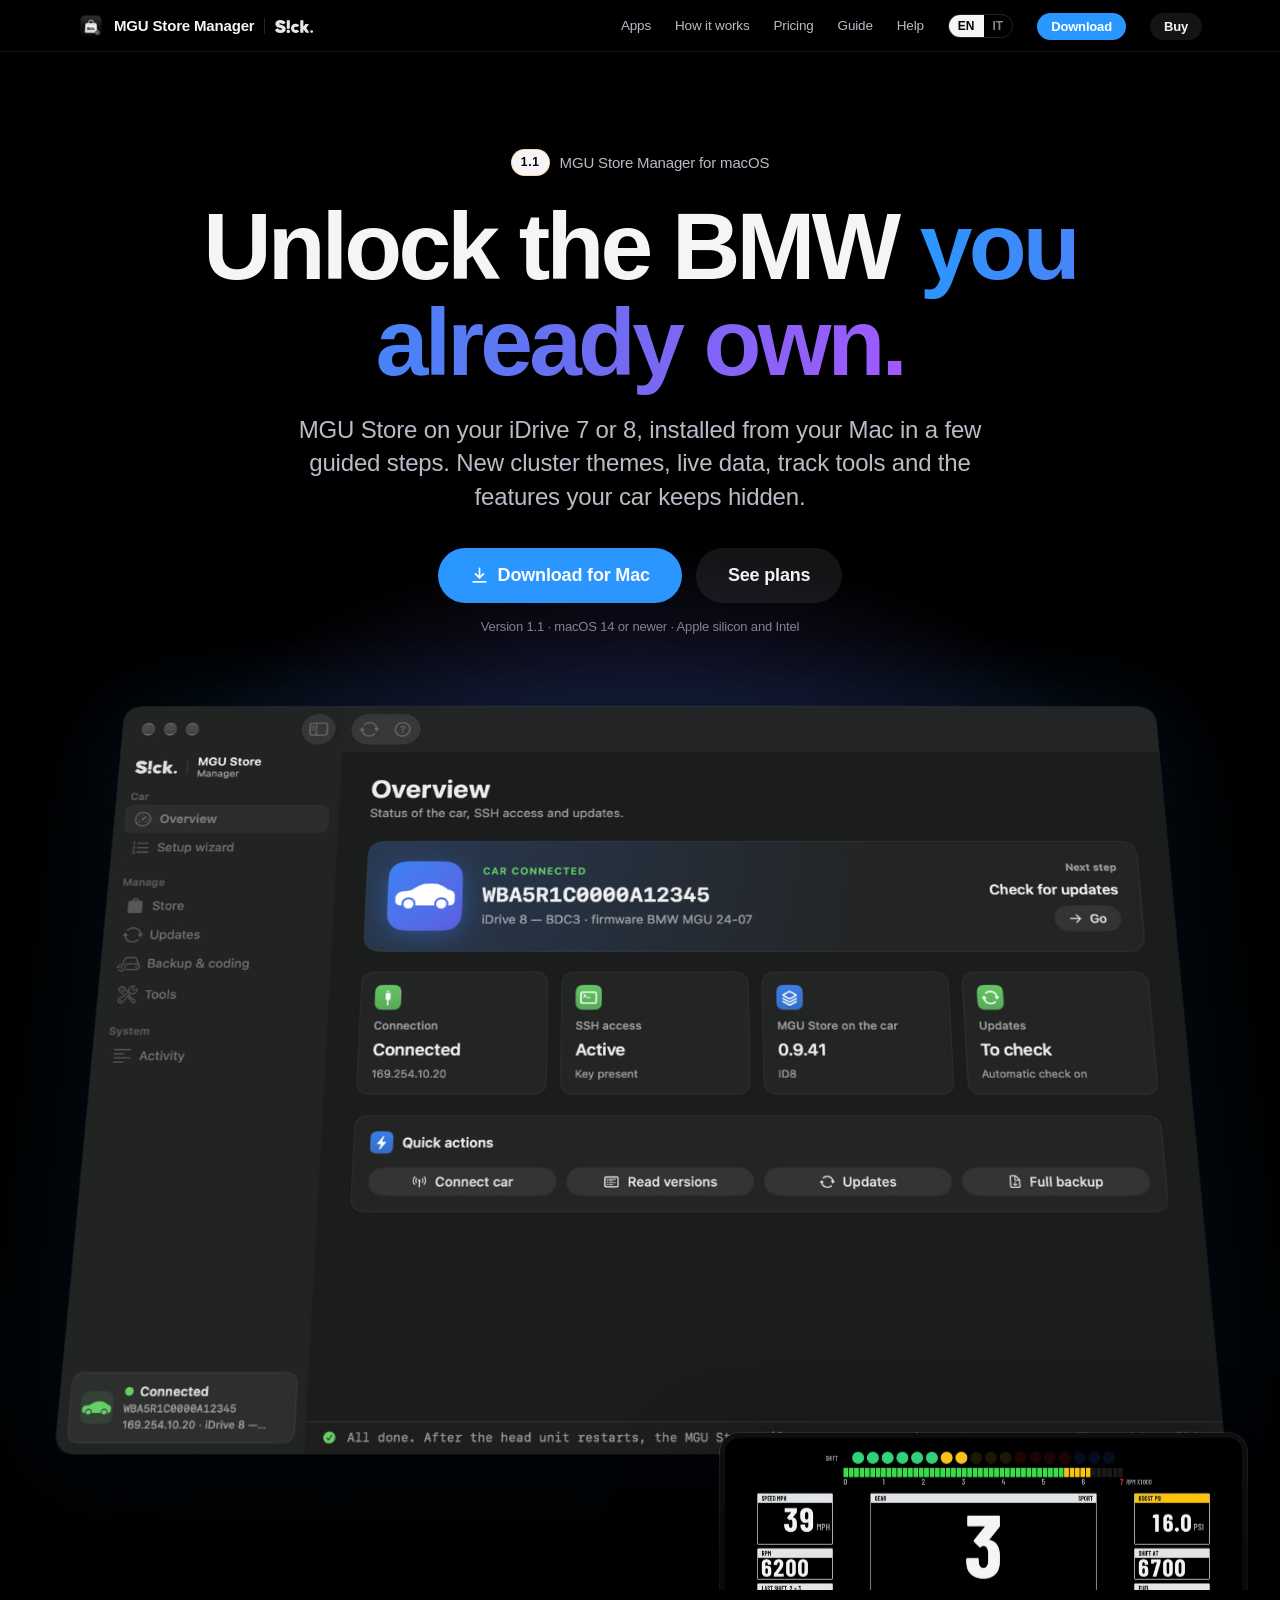
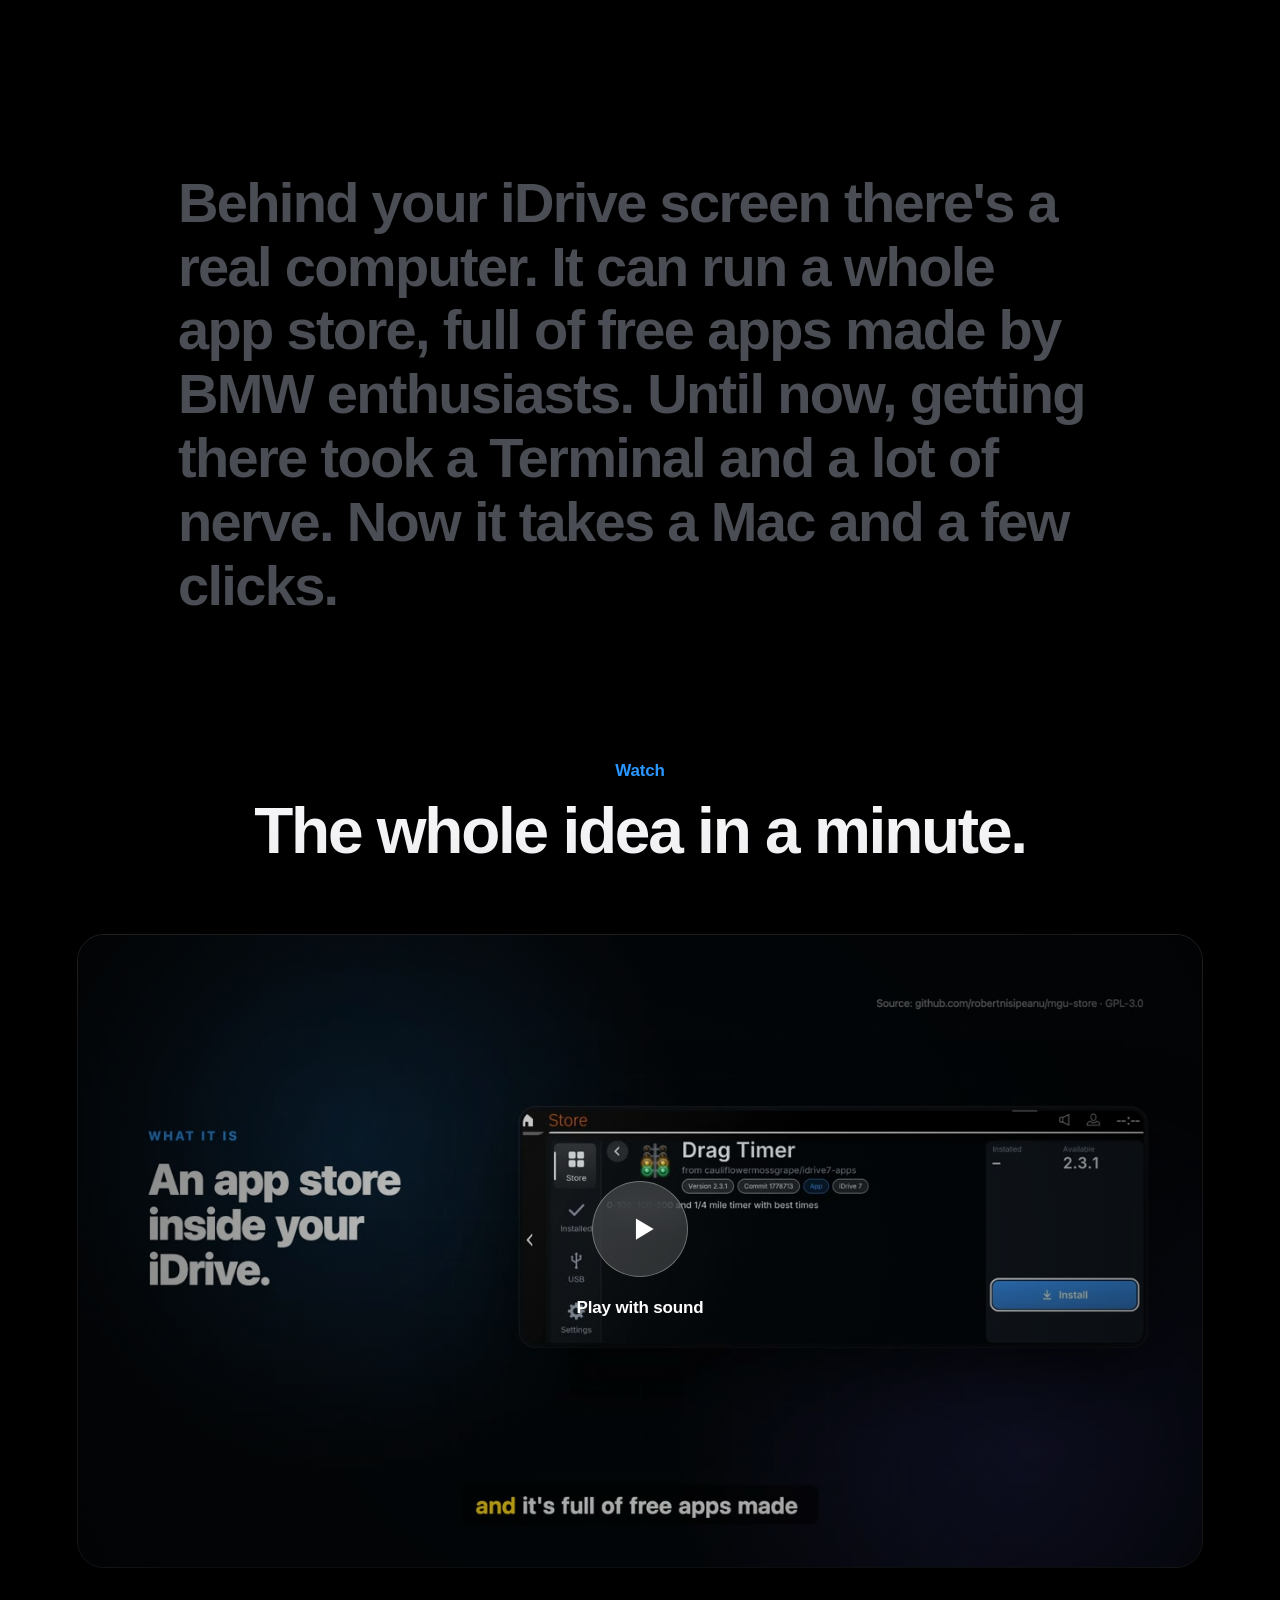
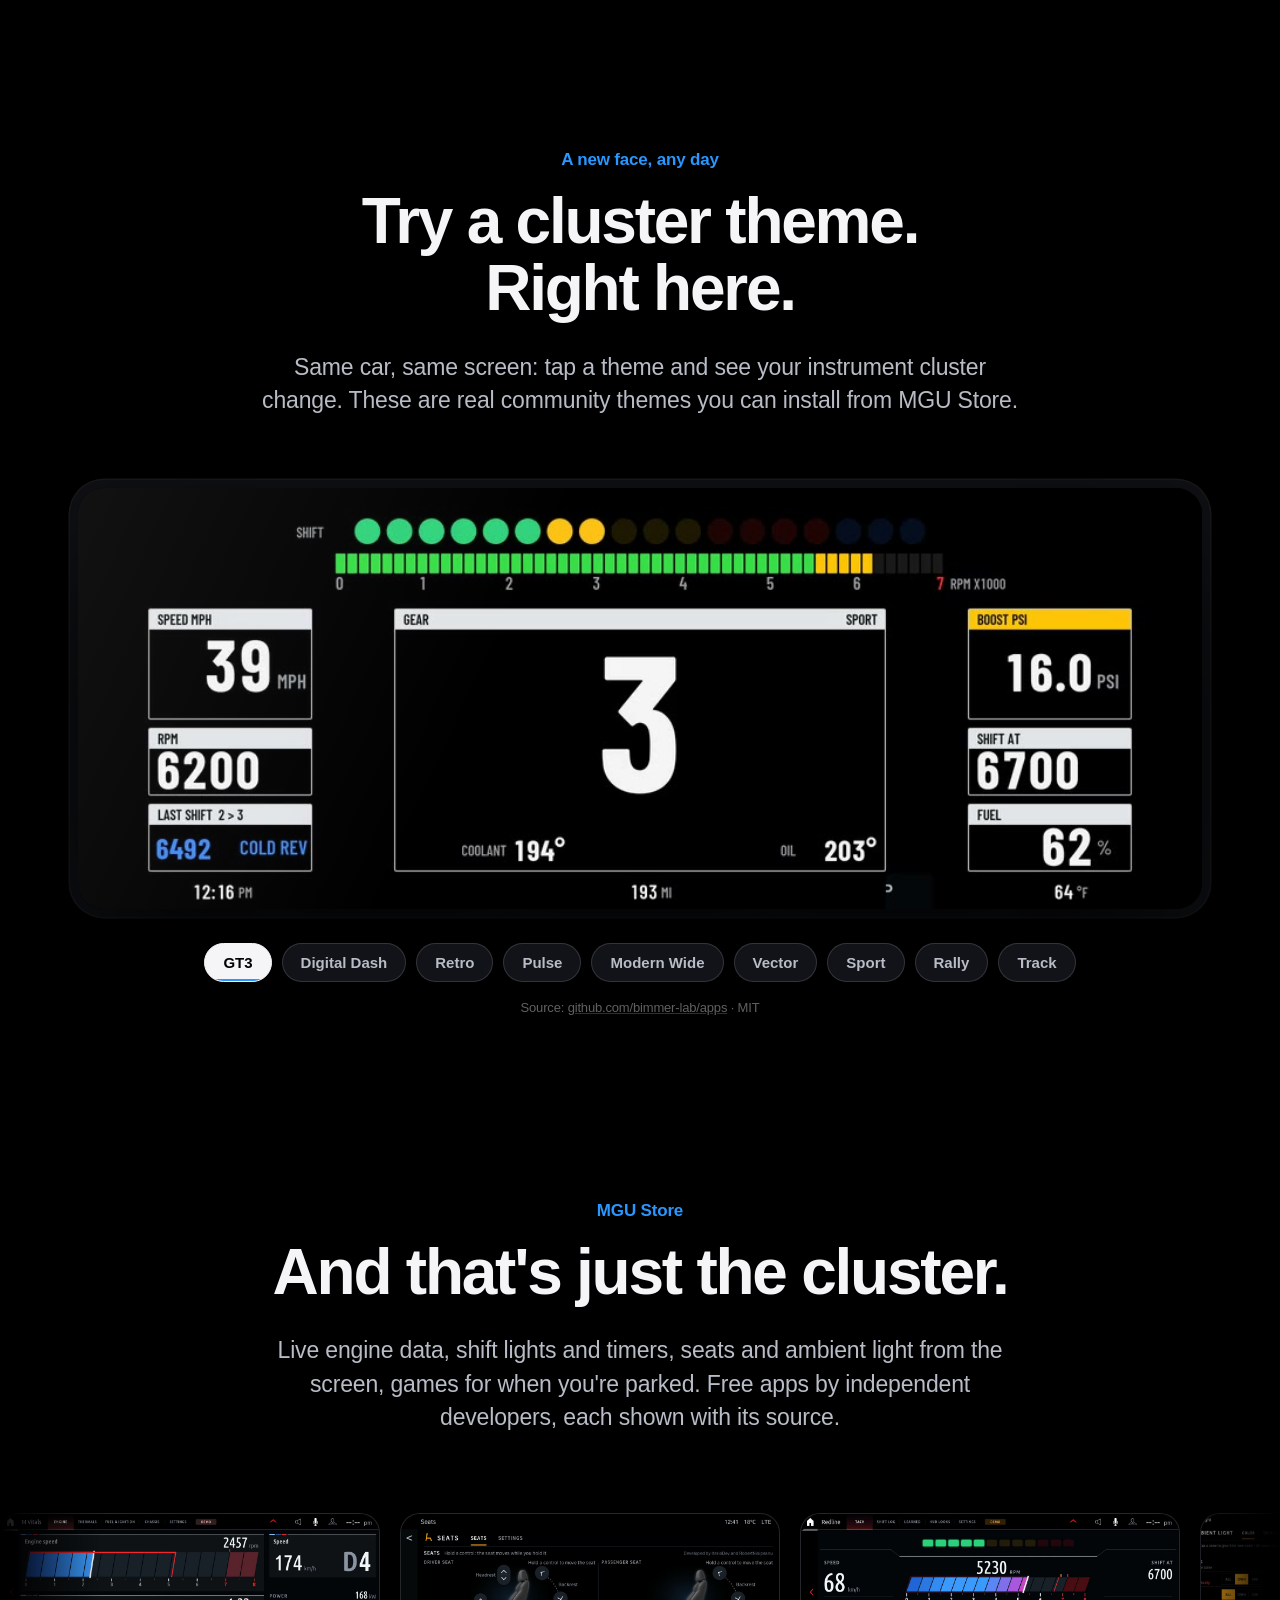
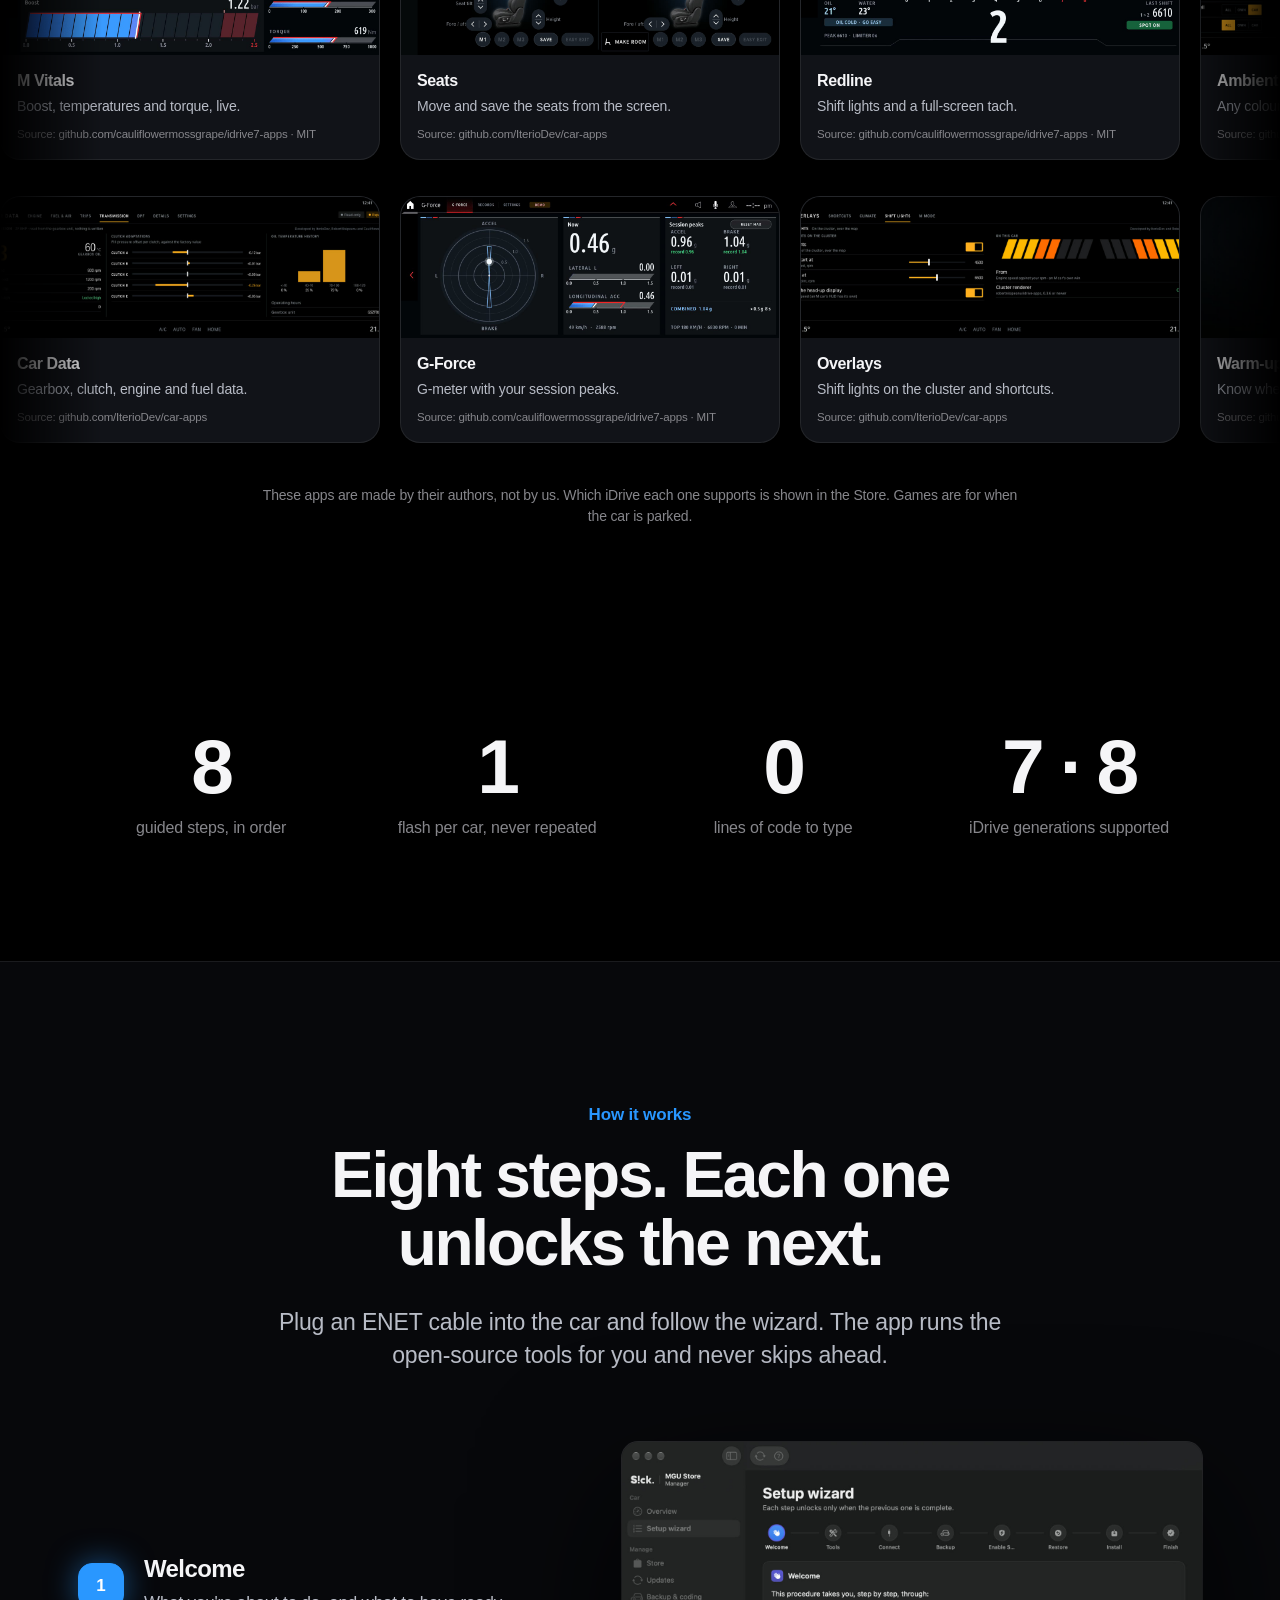
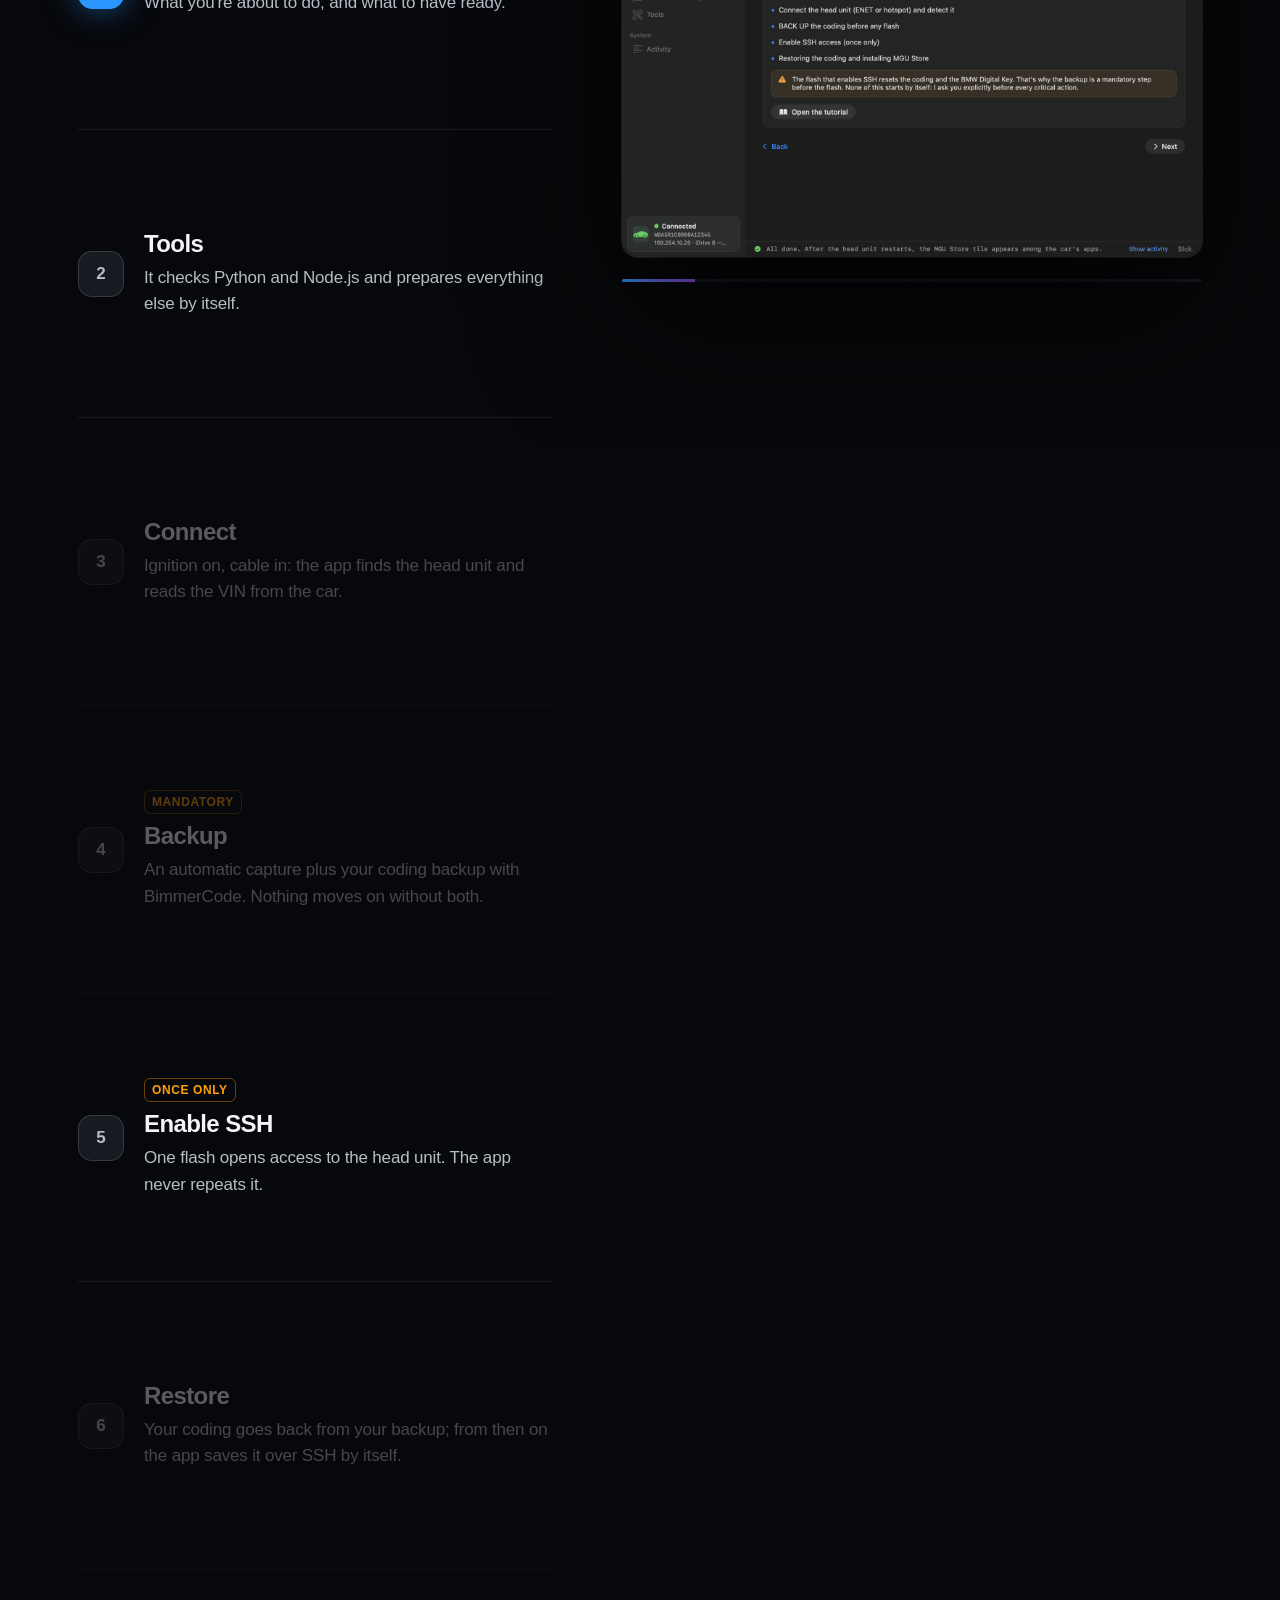
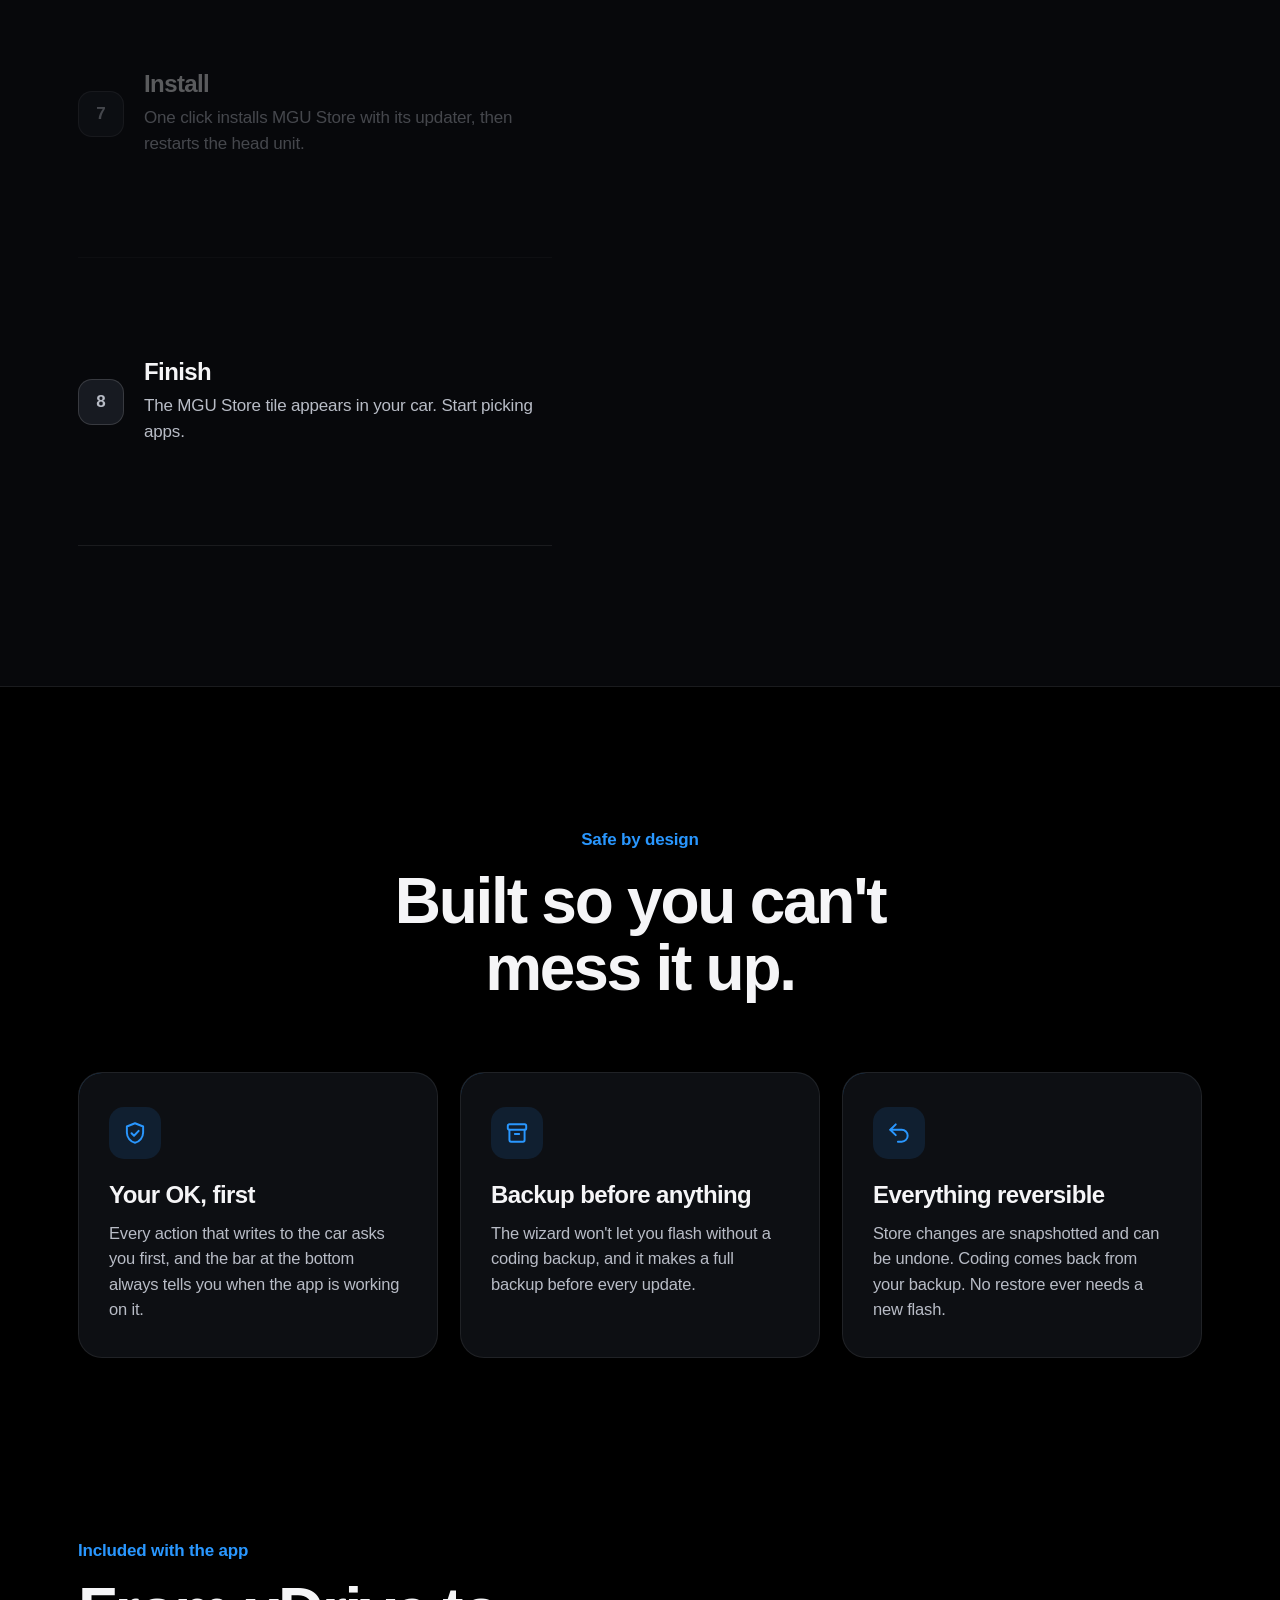
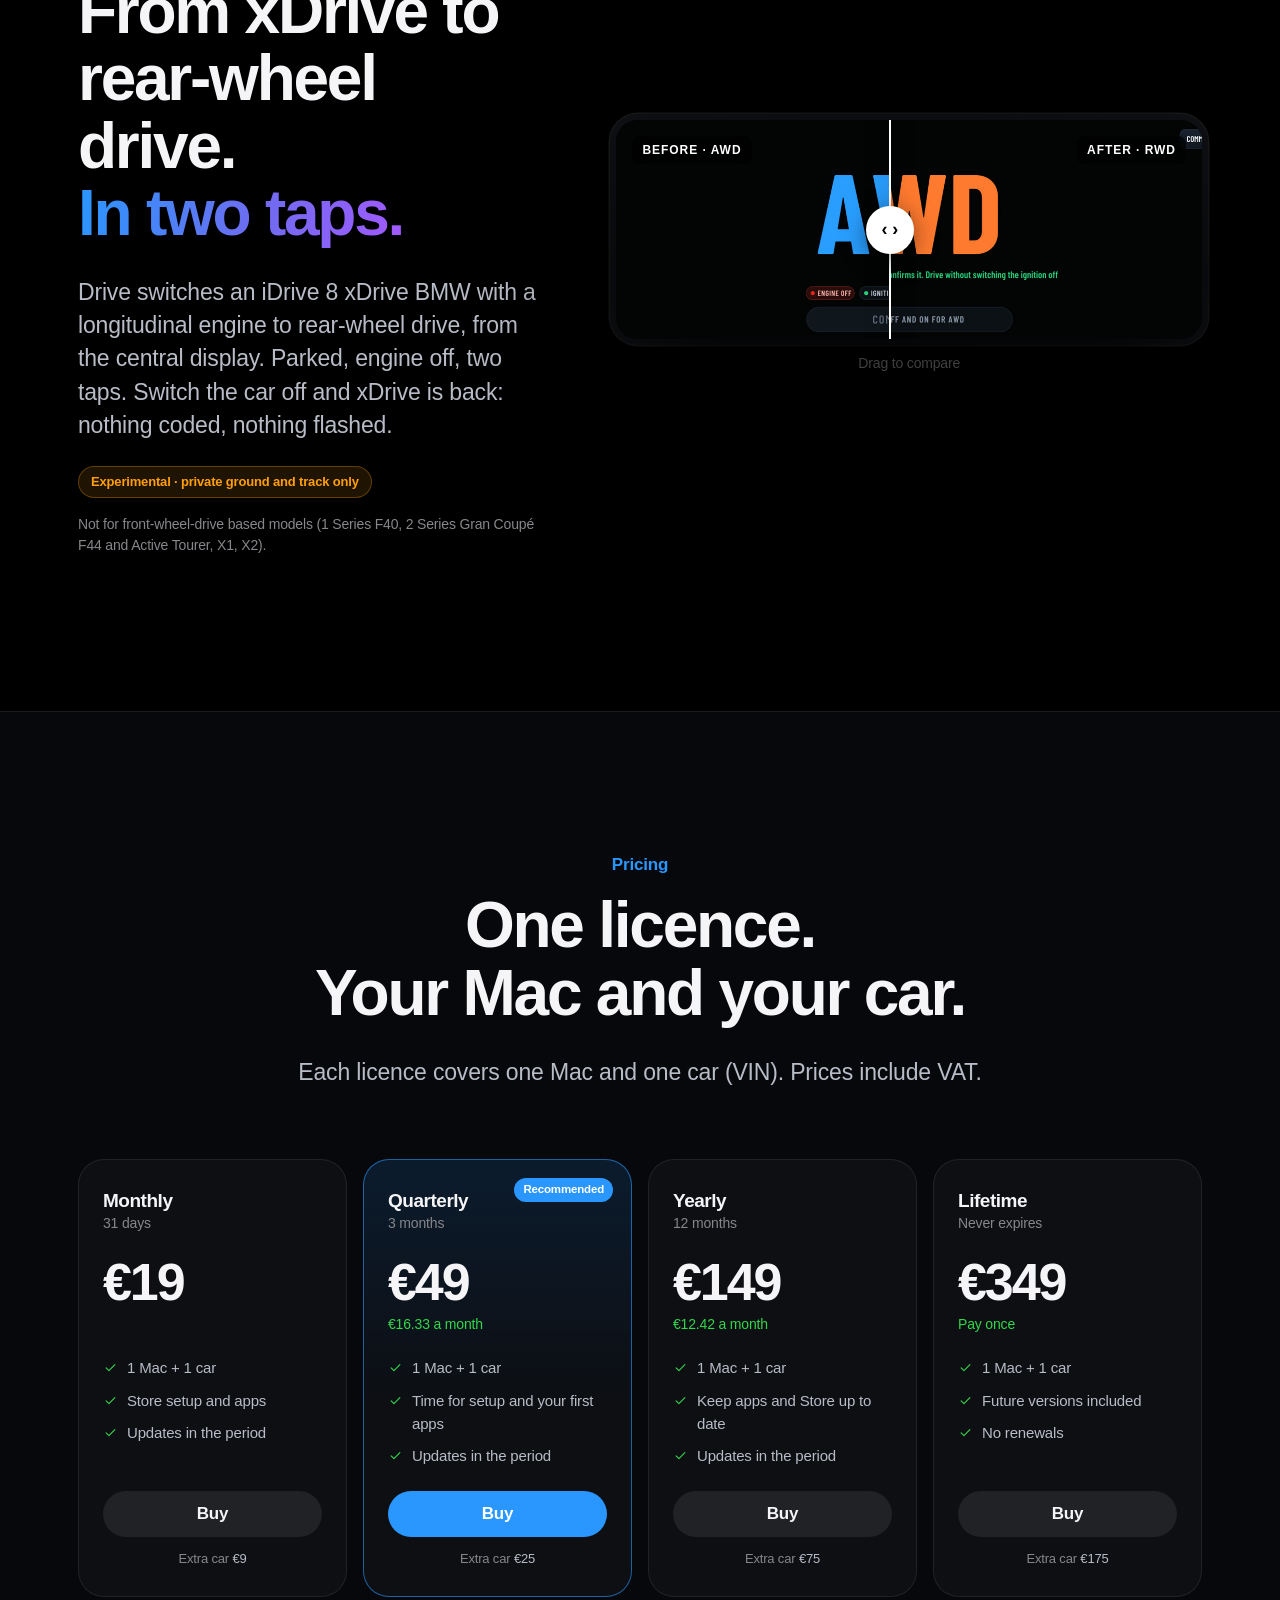
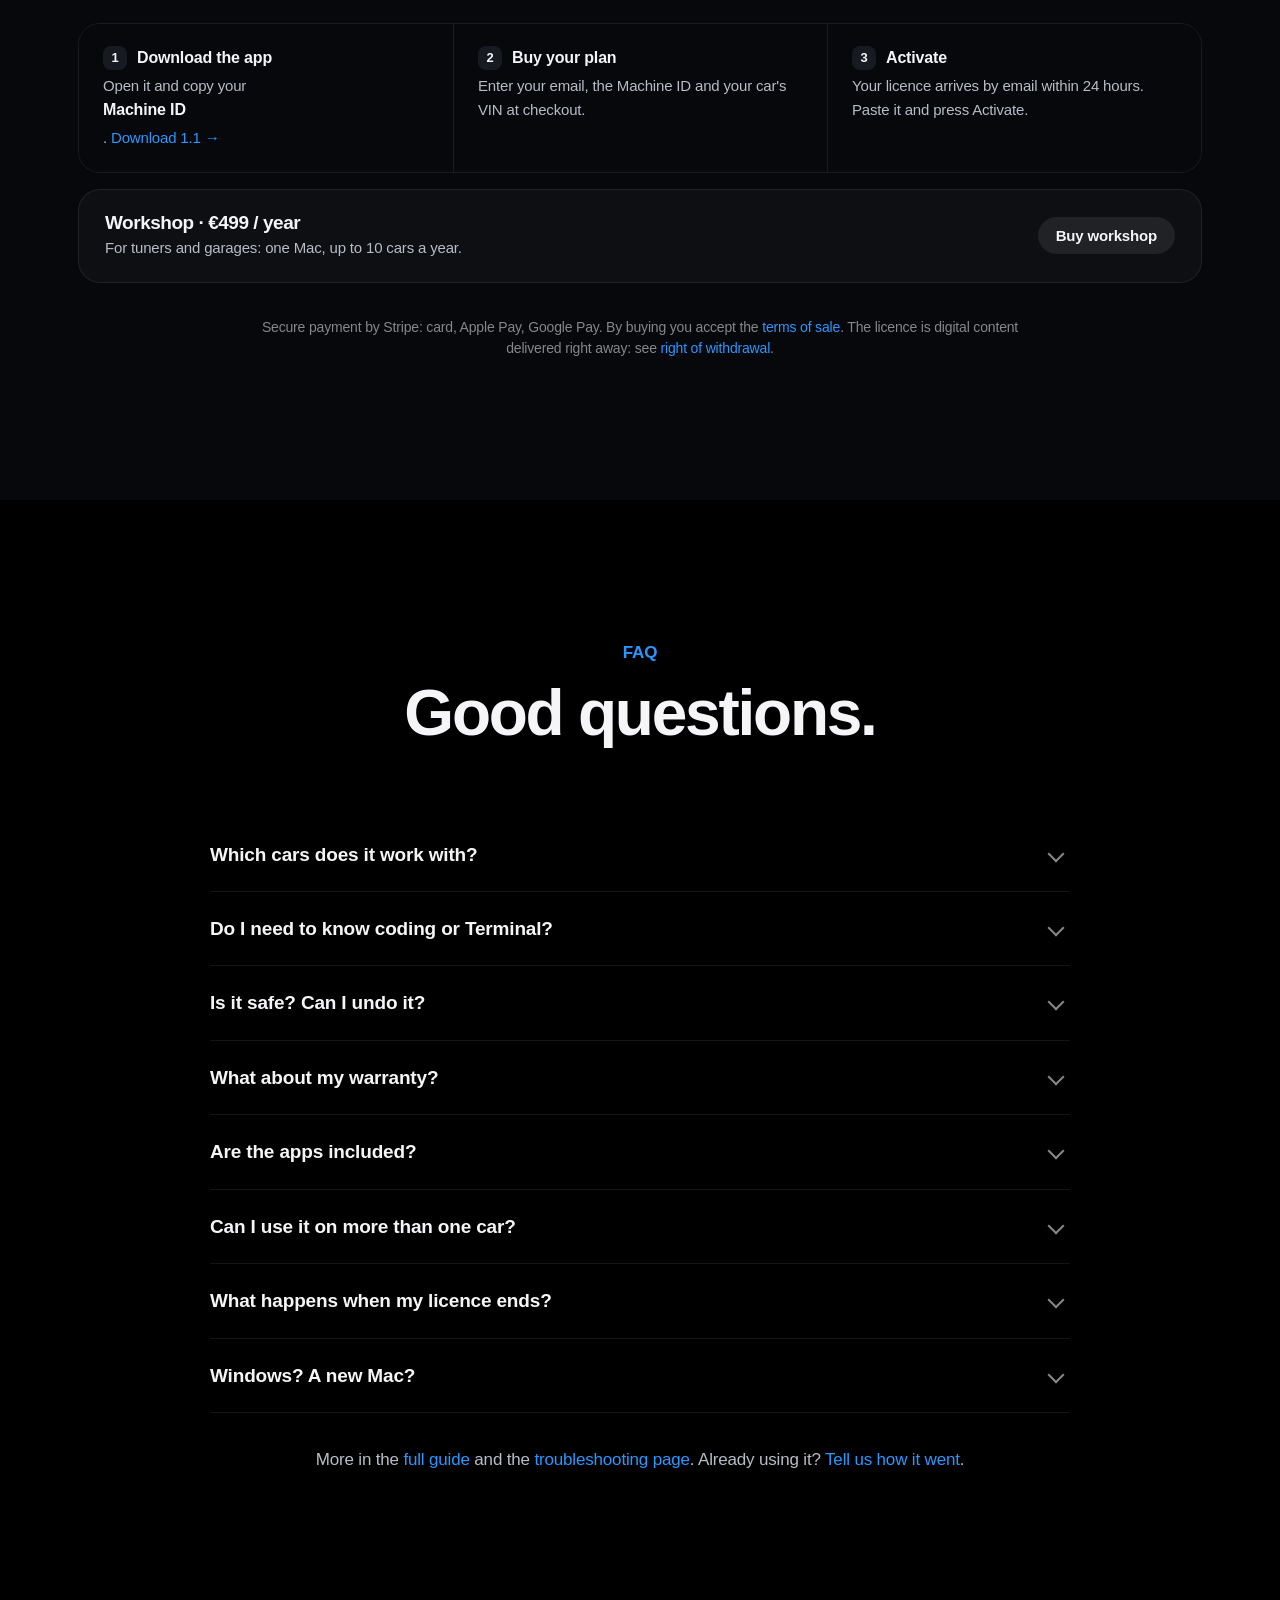
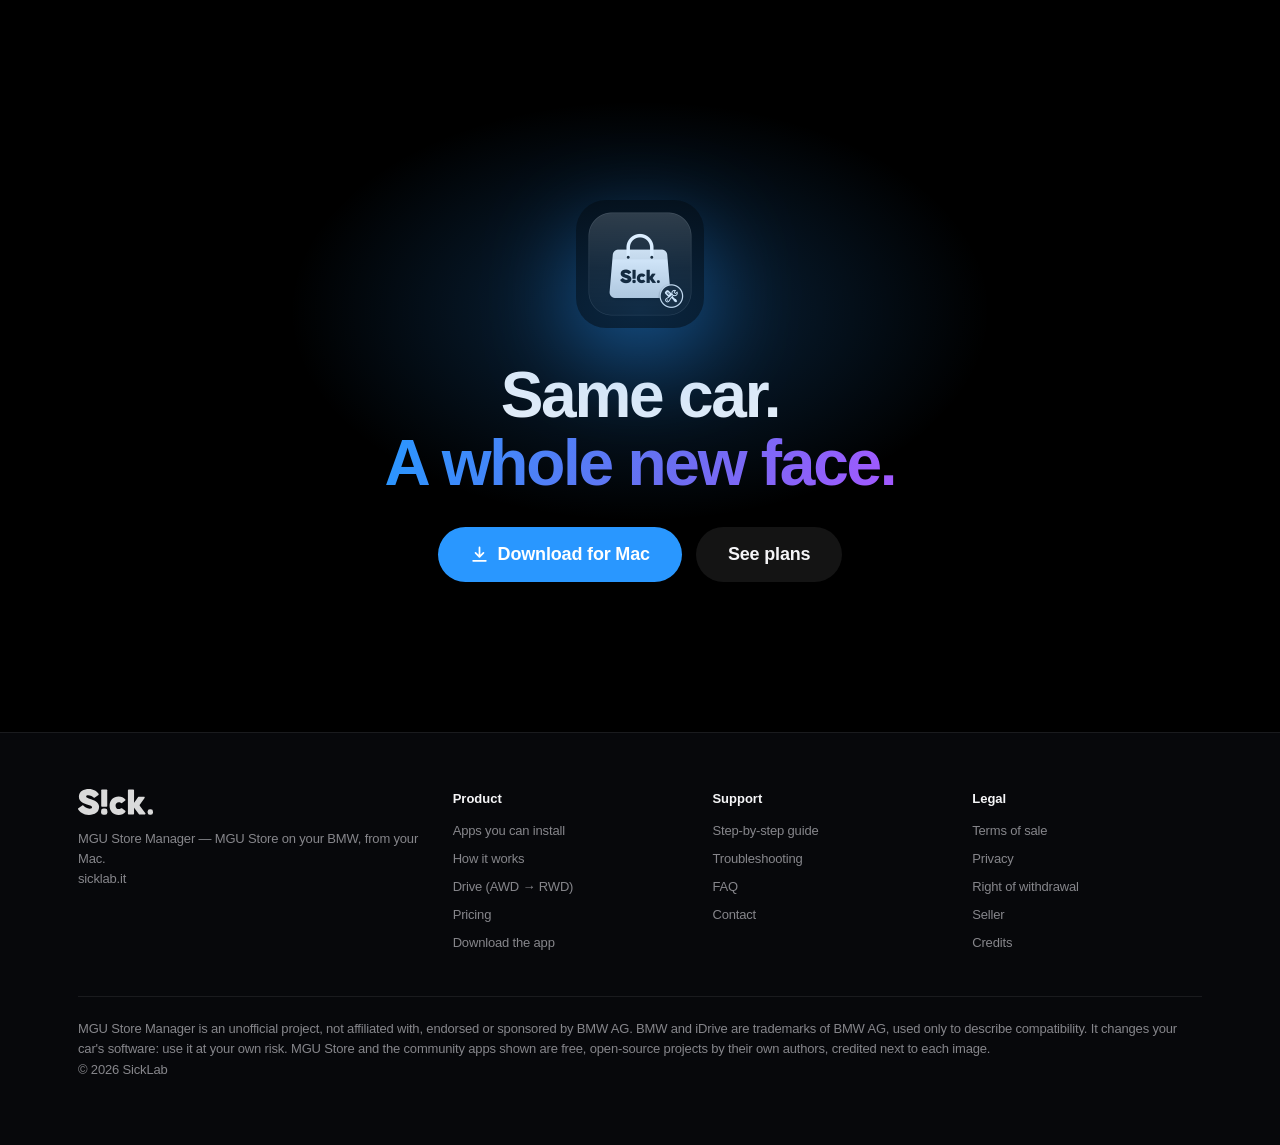
==== index.html @ 7a99bbdf "Sito sicklab.it" ====
<!doctype html>
<html lang="en" data-lang="en">
<head>
<meta charset="utf-8">
<meta name="viewport" content="width=device-width, initial-scale=1, viewport-fit=cover">
<title>MGU Store Manager — MGU Store on your BMW, from your Mac</title>
<meta name="title-en" content="MGU Store Manager — MGU Store on your BMW, from your Mac"><meta name="title-it" content="MGU Store Manager — MGU Store sulla tua BMW, dal tuo Mac">
<meta name="description" content="Install MGU Store on your BMW iDrive 7 or 8 from your Mac: guided steps, coding backup first, no Terminal. Free community apps: cluster themes, live data, track tools.">
<meta name="theme-color" content="#000000">
<link rel="canonical" href="https://sicklab.it/">
<meta property="og:title" content="MGU Store Manager — MGU Store on your BMW, from your Mac"><meta property="og:description" content="Install MGU Store on your BMW iDrive 7 or 8 from your Mac: guided steps, coding backup first, no Terminal. Free community apps: cluster themes, live data, track tools."><meta property="og:url" content="https://sicklab.it/">
<meta property="og:image" content="https://sicklab.it/assets/img/og.jpg"><meta property="og:type" content="website"><meta property="og:site_name" content="sicklab.it">
<meta name="twitter:card" content="summary_large_image">
<link rel="icon" href="assets/img/favicon.png"><link rel="apple-touch-icon" href="assets/img/apple-touch-icon.png">
<link rel="stylesheet" href="assets/site.css?v=1795530236">
</head>
<body>
<header class="nav"><div class="wrap">
  <a class="brand" href="index.html"><img class="ic" src="assets/img/icon.png" alt="">MGU Store Manager<span class="bar"></span><img class="sk" src="assets/img/sick.svg" alt="S!ck."></a>
  <button class="menu-btn" aria-label="Menu"><svg viewBox="0 0 24 24" fill="none" stroke="currentColor" stroke-width="1.8" stroke-linecap="round"><path d="M4 8h16M4 16h16"/></svg></button>
  <nav class="links">
    <a href="index.html#apps"><span lang="en">Apps</span><span lang="it">App</span></a>
    <a href="index.html#how"><span lang="en">How it works</span><span lang="it">Come funziona</span></a>
    <a href="index.html#pricing"><span lang="en">Pricing</span><span lang="it">Prezzi</span></a>
    <a href="guide.html"><span lang="en">Guide</span><span lang="it">Guida</span></a>
    <a href="help.html"><span lang="en">Help</span><span lang="it">Aiuto</span></a>
    <span class="langsw"><button data-set="en">EN</button><button data-set="it">IT</button></span>
    <a class="btn sm" href="https://drive.google.com/file/d/1ylP1SdAPowxpLHwGkj8nnYrrPrIfiD7O/view?usp=sharing" rel="noopener"><span lang="en">Download</span><span lang="it">Scarica</span></a>
    <a class="btn sm ghost" href="index.html#pricing"><span lang="en">Buy</span><span lang="it">Acquista</span></a>
  </nav>
</div></header>
<main>
<!-- ═══ HERO ═══ -->
<section class="hero">
  <div class="glow"></div>
  <div class="wrap">
    <div class="kick rv"><span class="pill">1.1</span><span lang="en">MGU Store Manager for macOS</span><span lang="it">MGU Store Manager per macOS</span></div>
    <h1 class="rv" style="--d:.05s"><span lang="en">Unlock the BMW <span class="grad">you already own.</span></span><span lang="it">Sblocca la BMW <span class="grad">che hai già.</span></span></h1>
    <p class="sub rv" style="--d:.12s"><span lang="en">MGU Store on your iDrive 7 or 8, installed from your Mac in a few guided steps. New cluster themes, live data, track tools and the features your car keeps hidden.</span><span lang="it">MGU Store sul tuo iDrive 7 o 8, installato dal Mac in pochi passi guidati. Nuovi temi del quadro, dati in tempo reale, strumenti da pista e le funzioni che la tua auto tiene nascoste.</span></p>
    <div class="ctas rv" style="--d:.18s">
      <a class="btn lg" href="https://drive.google.com/file/d/1ylP1SdAPowxpLHwGkj8nnYrrPrIfiD7O/view?usp=sharing" rel="noopener"><svg class="i" viewBox="0 0 24 24" aria-hidden="true"><path d="M12 3v12m0 0-5-5m5 5 5-5M4 20h16"/></svg><span lang="en">Download for Mac</span><span lang="it">Scarica per Mac</span></a>
      <a class="btn lg ghost" href="#pricing"><span lang="en">See plans</span><span lang="it">Vedi i piani</span></a>
    </div>
    <div class="meta rv" style="--d:.22s"><span lang="en">Version 1.1 · macOS 14 or newer · Apple silicon and Intel</span><span lang="it">Versione 1.1 · macOS 14 o successivo · Apple silicon e Intel</span></div>
    <div class="stage">
      <div class="mac"><img src="assets/img/app/en/overview.jpg" data-src-en="assets/img/app/en/overview.jpg" data-src-it="assets/img/app/it/overview.jpg" alt="MGU Store Manager" width="1600" height="1144"></div>
      <div class="car"><video class="loop" muted loop playsinline preload="metadata" poster="assets/img/community/gt3.jpg" src="assets/video/gt3.mp4"></video></div>
    </div>
  </div>
</section>

<!-- ═══ COS'È ═══ -->
<section>
  <div class="wrap narrow">
    <span class="eyebrow rv"><span lang="en">What it is</span><span lang="it">Cos'è</span></span>
    <p class="big-statement"><span lang="en">Behind your iDrive screen there's a real computer. It can run a whole app store, full of free apps made by BMW enthusiasts. Until now, getting there took a Terminal and a lot of nerve. Now it takes a Mac and a few clicks.</span><span lang="it">Dietro lo schermo dell'iDrive c'è un vero computer. Può far girare un intero app store, pieno di app gratuite fatte da appassionati BMW. Finora, arrivarci voleva dire Terminale e sangue freddo. Adesso bastano un Mac e qualche clic.</span></p>
  </div>
</section>

<!-- ═══ VIDEO ═══ -->
<section style="padding-top:0">
  <div class="wrap">
    <div class="head-c rv"><span class="eyebrow"><span lang="en">Watch</span><span lang="it">Guarda</span></span><h2><span lang="en">The whole idea in a minute.</span><span lang="it">Tutto in un minuto.</span></h2></div>
    <div class="film rv" style="--d:.08s">
      <video playsinline preload="none" src="assets/video/site-en.mp4" poster="assets/video/site-en.jpg"
        data-video-en="assets/video/site-en.mp4" data-video-it="assets/video/site-it.mp4" data-poster-en="assets/video/site-en.jpg" data-poster-it="assets/video/site-it.jpg"></video>
      <div class="play"><div class="ring"><svg viewBox="0 0 24 24"><path d="M7 4.5v15l12.5-7.5z"/></svg></div><span lang="en">Play with sound</span><span lang="it">Guarda con l'audio</span></div>
    </div>
  </div>
</section>

<!-- ═══ PROVA UN TEMA ═══ -->
<section id="apps" style="padding-top:40px">
  <div class="wrap">
    <div class="head-c rv">
      <span class="eyebrow"><span lang="en">A new face, any day</span><span lang="it">Una faccia nuova, quando vuoi</span></span>
      <h2><span lang="en">Try a cluster theme.<br>Right here.</span><span lang="it">Prova un tema del quadro.<br>Qui, adesso.</span></h2>
      <p class="lede"><span lang="en">Same car, same screen: tap a theme and see your instrument cluster change. These are real community themes you can install from MGU Store.</span><span lang="it">Stessa auto, stesso schermo: tocca un tema e guarda il quadro strumenti cambiare. Sono temi veri della community che installi da MGU Store.</span></p>
    </div>
    <div class="tester rv" style="--d:.06s">
      <div class="screen">
        <video muted loop playsinline preload="metadata" poster="assets/img/community/gt3.jpg" src="assets/video/gt3.mp4"></video>
        <img src="assets/img/community/digitaldash.jpg" alt="Digital Dash" loading="lazy">
        <img src="assets/img/community/retro.jpg" alt="Retro" loading="lazy">
        <img src="assets/img/community/pulse.jpg" alt="Pulse" loading="lazy">
        <img src="assets/img/community/modernwide.jpg" alt="Modern Wide" loading="lazy">
        <img src="assets/img/community/bl-vector.jpg" alt="Vector" loading="lazy">
        <img src="assets/img/community/bl-sport.jpg" alt="Sport" loading="lazy">
        <img src="assets/img/community/bl-rally.jpg" alt="Rally" loading="lazy">
        <img src="assets/img/community/track.jpg" alt="Track" loading="lazy">
      </div>
      <div class="chips">
        <button class="chip" data-repo="bimmer-lab/apps" data-lic="MIT">GT3<span class="bar"></span></button>
        <button class="chip" data-repo="eroobeeroo/idrive7-cluster-info">Digital Dash<span class="bar"></span></button>
        <button class="chip" data-repo="eroobeeroo/idrive7-cluster-info">Retro<span class="bar"></span></button>
        <button class="chip" data-repo="eroobeeroo/idrive7-cluster-info">Pulse<span class="bar"></span></button>
        <button class="chip" data-repo="eroobeeroo/idrive7-cluster-info">Modern Wide<span class="bar"></span></button>
        <button class="chip" data-repo="bimmer-lab/apps" data-lic="MIT">Vector<span class="bar"></span></button>
        <button class="chip" data-repo="bimmer-lab/apps" data-lic="MIT">Sport<span class="bar"></span></button>
        <button class="chip" data-repo="bimmer-lab/apps" data-lic="MIT">Rally<span class="bar"></span></button>
        <button class="chip" data-repo="eroobeeroo/idrive7-cluster-info">Track<span class="bar"></span></button>
      </div>
      <div class="src"></div>
    </div>
  </div>
</section>

<!-- ═══ GALLERIA ═══ -->
<section style="padding-top:40px">
  <div class="wrap">
    <div class="head-c rv">
      <span class="eyebrow"><span lang="en">MGU Store</span><span lang="it">MGU Store</span></span>
      <h2><span lang="en">And that's just the cluster.</span><span lang="it">E questo è solo il quadro.</span></h2>
      <p class="lede"><span lang="en">Live engine data, shift lights and timers, seats and ambient light from the screen, games for when you're parked. Free apps by independent developers, each shown with its source.</span><span lang="it">Dati del motore dal vivo, luci di cambiata e cronometri, sedili e luci ambiente dallo schermo, giochi per quando sei fermo. App gratuite di sviluppatori indipendenti, ognuna con la sua fonte.</span></p>
    </div>
  </div>
  <div class="marquee" style="--t:70s"><div class="track"><div class="app"><div class="m"><video class="loop" muted loop playsinline preload="none" poster="assets/img/community/vitals.jpg" src="assets/video/vitals.mp4"></video></div><div class="b"><h4>M Vitals</h4><p><span lang="en">Boost, temperatures and torque, live.</span><span lang="it">Boost, temperature e coppia, dal vivo.</span></p><span class="s"><span lang="en">Source</span><span lang="it">Fonte</span>: <a href="https://github.com/cauliflowermossgrape/idrive7-apps" rel="noopener">github.com/cauliflowermossgrape/idrive7-apps</a> · MIT</span></div></div><div class="app"><div class="m"><img loading="lazy" src="assets/img/community/seats.jpg" alt="Seats"></div><div class="b"><h4>Seats</h4><p><span lang="en">Move and save the seats from the screen.</span><span lang="it">Muovi e memorizza i sedili dallo schermo.</span></p><span class="s"><span lang="en">Source</span><span lang="it">Fonte</span>: <a href="https://github.com/IterioDev/car-apps" rel="noopener">github.com/IterioDev/car-apps</a></span></div></div><div class="app"><div class="m"><video class="loop" muted loop playsinline preload="none" poster="assets/img/community/redline.jpg" src="assets/video/redline.mp4"></video></div><div class="b"><h4>Redline</h4><p><span lang="en">Shift lights and a full-screen tach.</span><span lang="it">Luci di cambiata e contagiri a tutto schermo.</span></p><span class="s"><span lang="en">Source</span><span lang="it">Fonte</span>: <a href="https://github.com/cauliflowermossgrape/idrive7-apps" rel="noopener">github.com/cauliflowermossgrape/idrive7-apps</a> · MIT</span></div></div><div class="app"><div class="m"><img loading="lazy" src="assets/img/community/ambient.jpg" alt="Ambient Light"></div><div class="b"><h4>Ambient Light</h4><p><span lang="en">Any colour, zone by zone.</span><span lang="it">Qualsiasi colore, zona per zona.</span></p><span class="s"><span lang="en">Source</span><span lang="it">Fonte</span>: <a href="https://github.com/IterioDev/car-apps" rel="noopener">github.com/IterioDev/car-apps</a></span></div></div><div class="app"><div class="m"><img loading="lazy" src="assets/img/community/enginecare.jpg" alt="Engine Care"></div><div class="b"><h4>Engine Care</h4><p><span lang="en">Oil health, cold starts, diagnostics.</span><span lang="it">Salute dell'olio, partenze a freddo, diagnosi.</span></p><span class="s"><span lang="en">Source</span><span lang="it">Fonte</span>: <a href="https://github.com/aurelmarius/bmw-apps" rel="noopener">github.com/aurelmarius/bmw-apps</a></span></div></div><div class="app"><div class="m"><video class="loop" muted loop playsinline preload="none" poster="assets/img/community/draggy.jpg" src="assets/video/draggy.mp4"></video></div><div class="b"><h4>Drag Timer</h4><p><span lang="en">0–100, 100–200, quarter mile.</span><span lang="it">0–100, 100–200, quarto di miglio.</span></p><span class="s"><span lang="en">Source</span><span lang="it">Fonte</span>: <a href="https://github.com/cauliflowermossgrape/idrive7-apps" rel="noopener">github.com/cauliflowermossgrape/idrive7-apps</a> · MIT</span></div></div><div class="app"><div class="m"><img loading="lazy" src="assets/img/community/laprecord.jpg" alt="Lap Record"></div><div class="b"><h4>Lap Record</h4><p><span lang="en">A racing game, for when you are parked.</span><span lang="it">Un gioco di corse, per quando sei fermo.</span></p><span class="s"><span lang="en">Source</span><span lang="it">Fonte</span>: <a href="https://github.com/aurelmarius/bmw-games" rel="noopener">github.com/aurelmarius/bmw-games</a></span></div></div><div style="display:contents" aria-hidden="true"><div class="app"><div class="m"><video class="loop" muted loop playsinline preload="none" poster="assets/img/community/vitals.jpg" src="assets/video/vitals.mp4"></video></div><div class="b"><h4>M Vitals</h4><p><span lang="en">Boost, temperatures and torque, live.</span><span lang="it">Boost, temperature e coppia, dal vivo.</span></p><span class="s"><span lang="en">Source</span><span lang="it">Fonte</span>: <a href="https://github.com/cauliflowermossgrape/idrive7-apps" rel="noopener">github.com/cauliflowermossgrape/idrive7-apps</a> · MIT</span></div></div><div class="app"><div class="m"><img loading="lazy" src="assets/img/community/seats.jpg" alt="Seats"></div><div class="b"><h4>Seats</h4><p><span lang="en">Move and save the seats from the screen.</span><span lang="it">Muovi e memorizza i sedili dallo schermo.</span></p><span class="s"><span lang="en">Source</span><span lang="it">Fonte</span>: <a href="https://github.com/IterioDev/car-apps" rel="noopener">github.com/IterioDev/car-apps</a></span></div></div><div class="app"><div class="m"><video class="loop" muted loop playsinline preload="none" poster="assets/img/community/redline.jpg" src="assets/video/redline.mp4"></video></div><div class="b"><h4>Redline</h4><p><span lang="en">Shift lights and a full-screen tach.</span><span lang="it">Luci di cambiata e contagiri a tutto schermo.</span></p><span class="s"><span lang="en">Source</span><span lang="it">Fonte</span>: <a href="https://github.com/cauliflowermossgrape/idrive7-apps" rel="noopener">github.com/cauliflowermossgrape/idrive7-apps</a> · MIT</span></div></div><div class="app"><div class="m"><img loading="lazy" src="assets/img/community/ambient.jpg" alt="Ambient Light"></div><div class="b"><h4>Ambient Light</h4><p><span lang="en">Any colour, zone by zone.</span><span lang="it">Qualsiasi colore, zona per zona.</span></p><span class="s"><span lang="en">Source</span><span lang="it">Fonte</span>: <a href="https://github.com/IterioDev/car-apps" rel="noopener">github.com/IterioDev/car-apps</a></span></div></div><div class="app"><div class="m"><img loading="lazy" src="assets/img/community/enginecare.jpg" alt="Engine Care"></div><div class="b"><h4>Engine Care</h4><p><span lang="en">Oil health, cold starts, diagnostics.</span><span lang="it">Salute dell'olio, partenze a freddo, diagnosi.</span></p><span class="s"><span lang="en">Source</span><span lang="it">Fonte</span>: <a href="https://github.com/aurelmarius/bmw-apps" rel="noopener">github.com/aurelmarius/bmw-apps</a></span></div></div><div class="app"><div class="m"><video class="loop" muted loop playsinline preload="none" poster="assets/img/community/draggy.jpg" src="assets/video/draggy.mp4"></video></div><div class="b"><h4>Drag Timer</h4><p><span lang="en">0–100, 100–200, quarter mile.</span><span lang="it">0–100, 100–200, quarto di miglio.</span></p><span class="s"><span lang="en">Source</span><span lang="it">Fonte</span>: <a href="https://github.com/cauliflowermossgrape/idrive7-apps" rel="noopener">github.com/cauliflowermossgrape/idrive7-apps</a> · MIT</span></div></div><div class="app"><div class="m"><img loading="lazy" src="assets/img/community/laprecord.jpg" alt="Lap Record"></div><div class="b"><h4>Lap Record</h4><p><span lang="en">A racing game, for when you are parked.</span><span lang="it">Un gioco di corse, per quando sei fermo.</span></p><span class="s"><span lang="en">Source</span><span lang="it">Fonte</span>: <a href="https://github.com/aurelmarius/bmw-games" rel="noopener">github.com/aurelmarius/bmw-games</a></span></div></div></div></div></div>
<div class="marquee rev" style="--t:82s"><div class="track"><div class="app"><div class="m"><img loading="lazy" src="assets/img/community/cardash.jpg" alt="Car Data"></div><div class="b"><h4>Car Data</h4><p><span lang="en">Gearbox, clutch, engine and fuel data.</span><span lang="it">Cambio, frizione, motore e carburante.</span></p><span class="s"><span lang="en">Source</span><span lang="it">Fonte</span>: <a href="https://github.com/IterioDev/car-apps" rel="noopener">github.com/IterioDev/car-apps</a></span></div></div><div class="app"><div class="m"><video class="loop" muted loop playsinline preload="none" poster="assets/img/community/gforce.jpg" src="assets/video/gforce.mp4"></video></div><div class="b"><h4>G-Force</h4><p><span lang="en">G-meter with your session peaks.</span><span lang="it">G-meter con i picchi della sessione.</span></p><span class="s"><span lang="en">Source</span><span lang="it">Fonte</span>: <a href="https://github.com/cauliflowermossgrape/idrive7-apps" rel="noopener">github.com/cauliflowermossgrape/idrive7-apps</a> · MIT</span></div></div><div class="app"><div class="m"><img loading="lazy" src="assets/img/community/shift.jpg" alt="Overlays"></div><div class="b"><h4>Overlays</h4><p><span lang="en">Shift lights on the cluster and shortcuts.</span><span lang="it">Luci di cambiata sul quadro e scorciatoie.</span></p><span class="s"><span lang="en">Source</span><span lang="it">Fonte</span>: <a href="https://github.com/IterioDev/car-apps" rel="noopener">github.com/IterioDev/car-apps</a></span></div></div><div class="app"><div class="m"><img loading="lazy" src="assets/img/community/warmup.jpg" alt="Warm-up"></div><div class="b"><h4>Warm-up</h4><p><span lang="en">Know when the engine is really ready.</span><span lang="it">Sai quando il motore è davvero pronto.</span></p><span class="s"><span lang="en">Source</span><span lang="it">Fonte</span>: <a href="https://github.com/eroobeeroo/idrive7-cluster-info" rel="noopener">github.com/eroobeeroo/idrive7-cluster-info</a></span></div></div><div class="app"><div class="m"><img loading="lazy" src="assets/img/community/apex.jpg" alt="Apex Chase"></div><div class="b"><h4>Apex Chase</h4><p><span lang="en">Arcade chase with the iDrive controller.</span><span lang="it">Inseguimento arcade col controller iDrive.</span></p><span class="s"><span lang="en">Source</span><span lang="it">Fonte</span>: <a href="https://github.com/aurelmarius/bmw-games" rel="noopener">github.com/aurelmarius/bmw-games</a></span></div></div><div class="app"><div class="m"><img loading="lazy" src="assets/img/community/hud.jpg" alt="Head-up display"></div><div class="b"><h4>Head-up display</h4><p><span lang="en">Apps can draw on the HUD and the cluster.</span><span lang="it">Le app disegnano anche sull'HUD e sul quadro.</span></p><span class="s"><span lang="en">Source</span><span lang="it">Fonte</span>: <a href="https://github.com/robertnisipeanu/idrive-apps" rel="noopener">github.com/robertnisipeanu/idrive-apps</a> · GPL-3.0</span></div></div><div class="app"><div class="m"><img loading="lazy" src="assets/img/community/power.jpg" alt="Power run"></div><div class="b"><h4>Power run</h4><p><span lang="en">Power and torque curves from a pull.</span><span lang="it">Curve di potenza e coppia da una tirata.</span></p><span class="s"><span lang="en">Source</span><span lang="it">Fonte</span>: <a href="https://github.com/IterioDev/car-apps" rel="noopener">github.com/IterioDev/car-apps</a></span></div></div><div style="display:contents" aria-hidden="true"><div class="app"><div class="m"><img loading="lazy" src="assets/img/community/cardash.jpg" alt="Car Data"></div><div class="b"><h4>Car Data</h4><p><span lang="en">Gearbox, clutch, engine and fuel data.</span><span lang="it">Cambio, frizione, motore e carburante.</span></p><span class="s"><span lang="en">Source</span><span lang="it">Fonte</span>: <a href="https://github.com/IterioDev/car-apps" rel="noopener">github.com/IterioDev/car-apps</a></span></div></div><div class="app"><div class="m"><video class="loop" muted loop playsinline preload="none" poster="assets/img/community/gforce.jpg" src="assets/video/gforce.mp4"></video></div><div class="b"><h4>G-Force</h4><p><span lang="en">G-meter with your session peaks.</span><span lang="it">G-meter con i picchi della sessione.</span></p><span class="s"><span lang="en">Source</span><span lang="it">Fonte</span>: <a href="https://github.com/cauliflowermossgrape/idrive7-apps" rel="noopener">github.com/cauliflowermossgrape/idrive7-apps</a> · MIT</span></div></div><div class="app"><div class="m"><img loading="lazy" src="assets/img/community/shift.jpg" alt="Overlays"></div><div class="b"><h4>Overlays</h4><p><span lang="en">Shift lights on the cluster and shortcuts.</span><span lang="it">Luci di cambiata sul quadro e scorciatoie.</span></p><span class="s"><span lang="en">Source</span><span lang="it">Fonte</span>: <a href="https://github.com/IterioDev/car-apps" rel="noopener">github.com/IterioDev/car-apps</a></span></div></div><div class="app"><div class="m"><img loading="lazy" src="assets/img/community/warmup.jpg" alt="Warm-up"></div><div class="b"><h4>Warm-up</h4><p><span lang="en">Know when the engine is really ready.</span><span lang="it">Sai quando il motore è davvero pronto.</span></p><span class="s"><span lang="en">Source</span><span lang="it">Fonte</span>: <a href="https://github.com/eroobeeroo/idrive7-cluster-info" rel="noopener">github.com/eroobeeroo/idrive7-cluster-info</a></span></div></div><div class="app"><div class="m"><img loading="lazy" src="assets/img/community/apex.jpg" alt="Apex Chase"></div><div class="b"><h4>Apex Chase</h4><p><span lang="en">Arcade chase with the iDrive controller.</span><span lang="it">Inseguimento arcade col controller iDrive.</span></p><span class="s"><span lang="en">Source</span><span lang="it">Fonte</span>: <a href="https://github.com/aurelmarius/bmw-games" rel="noopener">github.com/aurelmarius/bmw-games</a></span></div></div><div class="app"><div class="m"><img loading="lazy" src="assets/img/community/hud.jpg" alt="Head-up display"></div><div class="b"><h4>Head-up display</h4><p><span lang="en">Apps can draw on the HUD and the cluster.</span><span lang="it">Le app disegnano anche sull'HUD e sul quadro.</span></p><span class="s"><span lang="en">Source</span><span lang="it">Fonte</span>: <a href="https://github.com/robertnisipeanu/idrive-apps" rel="noopener">github.com/robertnisipeanu/idrive-apps</a> · GPL-3.0</span></div></div><div class="app"><div class="m"><img loading="lazy" src="assets/img/community/power.jpg" alt="Power run"></div><div class="b"><h4>Power run</h4><p><span lang="en">Power and torque curves from a pull.</span><span lang="it">Curve di potenza e coppia da una tirata.</span></p><span class="s"><span lang="en">Source</span><span lang="it">Fonte</span>: <a href="https://github.com/IterioDev/car-apps" rel="noopener">github.com/IterioDev/car-apps</a></span></div></div></div></div></div>
  <p class="fine"><span lang="en">These apps are made by their authors, not by us. Which iDrive each one supports is shown in the Store. Games are for when the car is parked.</span><span lang="it">Queste app sono fatte dai loro autori, non da noi. Per quale iDrive è ognuna lo trovi nello Store. I giochi sono per quando l'auto è ferma.</span></p>
</section>

<!-- ═══ NUMERI ═══ -->
<section class="tight" style="padding:60px 0 120px">
  <div class="wrap">
    <div class="stats">
      <div class="stat rv"><b data-to="8">8</b><span><span lang="en">guided steps, in order</span><span lang="it">passi guidati, in ordine</span></span></div>
      <div class="stat rv" style="--d:.08s"><b data-to="1">1</b><span><span lang="en">flash per car, never repeated</span><span lang="it">flash per auto, mai ripetuto</span></span></div>
      <div class="stat rv" style="--d:.16s"><b data-to="0">0</b><span><span lang="en">lines of code to type</span><span lang="it">righe di codice da scrivere</span></span></div>
      <div class="stat rv" style="--d:.24s"><b>7 · 8</b><span><span lang="en">iDrive generations supported</span><span lang="it">generazioni iDrive supportate</span></span></div>
    </div>
  </div>
</section>

<!-- ═══ PASSI ═══ -->
<section id="how" class="band" style="background:var(--bg1);border-top:1px solid var(--line);border-bottom:1px solid var(--line)">
  <div class="wrap">
    <div class="head-c rv">
      <span class="eyebrow"><span lang="en">How it works</span><span lang="it">Come funziona</span></span>
      <h2><span lang="en">Eight steps. Each one<br>unlocks the next.</span><span lang="it">Otto passi. Ognuno<br>sblocca il successivo.</span></h2>
      <p class="lede"><span lang="en">Plug an ENET cable into the car and follow the wizard. The app runs the open-source tools for you and never skips ahead.</span><span lang="it">Colleghi un cavo ENET all'auto e segui la procedura. L'app usa gli strumenti open source al posto tuo e non salta mai un passo.</span></p>
    </div>
    <div class="steps2">
      <ol>
        <li><h3><span lang="en">Welcome</span><span lang="it">Benvenuto</span></h3><p><span lang="en">What you're about to do, and what to have ready.</span><span lang="it">Cosa stai per fare, e cosa tenere pronto.</span></p></li>
        <li><h3><span lang="en">Tools</span><span lang="it">Strumenti</span></h3><p><span lang="en">It checks Python and Node.js and prepares everything else by itself.</span><span lang="it">Controlla Python e Node.js e prepara da solo tutto il resto.</span></p></li>
        <li><h3><span lang="en">Connect</span><span lang="it">Connetti</span></h3><p><span lang="en">Ignition on, cable in: the app finds the head unit and reads the VIN from the car.</span><span lang="it">Quadro acceso, cavo collegato: l'app trova l'unità e legge il VIN dall'auto.</span></p></li>
        <li><span class="tag"><span lang="en">Mandatory</span><span lang="it">Obbligatorio</span></span><h3>Backup</h3><p><span lang="en">An automatic capture plus your coding backup with BimmerCode. Nothing moves on without both.</span><span lang="it">Una cattura automatica più il backup della codifica con BimmerCode. Senza entrambi non si va avanti.</span></p></li>
        <li><span class="tag"><span lang="en">Once only</span><span lang="it">Una sola volta</span></span><h3><span lang="en">Enable SSH</span><span lang="it">Abilita SSH</span></h3><p><span lang="en">One flash opens access to the head unit. The app never repeats it.</span><span lang="it">Un flash apre l'accesso all'unità. L'app non lo ripete mai.</span></p></li>
        <li><h3><span lang="en">Restore</span><span lang="it">Ripristino</span></h3><p><span lang="en">Your coding goes back from your backup; from then on the app saves it over SSH by itself.</span><span lang="it">La tua codifica torna dal backup; da lì in poi l'app la salva via SSH da sola.</span></p></li>
        <li><h3><span lang="en">Install</span><span lang="it">Installa</span></h3><p><span lang="en">One click installs MGU Store with its updater, then restarts the head unit.</span><span lang="it">Un clic installa MGU Store con il suo updater, poi riavvia l'unità.</span></p></li>
        <li><h3><span lang="en">Finish</span><span lang="it">Fine</span></h3><p><span lang="en">The MGU Store tile appears in your car. Start picking apps.</span><span lang="it">Il riquadro di MGU Store compare nell'auto. Inizia a scegliere le app.</span></p></li>
      </ol>
      <div class="sticky">
        <div class="shot">
          <img class="on" loading="lazy" src="assets/img/app/en/wizard-0.jpg" data-src-en="assets/img/app/en/wizard-0.jpg" data-src-it="assets/img/app/it/wizard-0.jpg" alt=""><img loading="lazy" src="assets/img/app/en/wizard-1.jpg" data-src-en="assets/img/app/en/wizard-1.jpg" data-src-it="assets/img/app/it/wizard-1.jpg" alt=""><img loading="lazy" src="assets/img/app/en/wizard-2.jpg" data-src-en="assets/img/app/en/wizard-2.jpg" data-src-it="assets/img/app/it/wizard-2.jpg" alt=""><img loading="lazy" src="assets/img/app/en/wizard-3.jpg" data-src-en="assets/img/app/en/wizard-3.jpg" data-src-it="assets/img/app/it/wizard-3.jpg" alt=""><img loading="lazy" src="assets/img/app/en/wizard-4.jpg" data-src-en="assets/img/app/en/wizard-4.jpg" data-src-it="assets/img/app/it/wizard-4.jpg" alt=""><img loading="lazy" src="assets/img/app/en/wizard-5.jpg" data-src-en="assets/img/app/en/wizard-5.jpg" data-src-it="assets/img/app/it/wizard-5.jpg" alt=""><img loading="lazy" src="assets/img/app/en/wizard-6.jpg" data-src-en="assets/img/app/en/wizard-6.jpg" data-src-it="assets/img/app/it/wizard-6.jpg" alt=""><img loading="lazy" src="assets/img/app/en/wizard-7.jpg" data-src-en="assets/img/app/en/wizard-7.jpg" data-src-it="assets/img/app/it/wizard-7.jpg" alt="">
        </div>
        <div class="progress"><i></i></div>
      </div>
    </div>
  </div>
</section>

<!-- ═══ SICUREZZA ═══ -->
<section>
  <div class="wrap">
    <div class="head-c rv"><span class="eyebrow"><span lang="en">Safe by design</span><span lang="it">Sicuro per scelta</span></span><h2><span lang="en">Built so you can't<br>mess it up.</span><span lang="it">Fatto perché tu<br>non possa sbagliare.</span></h2></div>
    <div class="pillars">
      <div class="pillar rv"><div class="ico"><svg class="i" viewBox="0 0 24 24" aria-hidden="true"><path d="M12 3 4.5 6v5.5c0 4.6 3.2 8.4 7.5 9.5 4.3-1.1 7.5-4.9 7.5-9.5V6z"/><path d="m8.8 12.2 2.3 2.3 4.3-4.5"/></svg></div><h3><span lang="en">Your OK, first</span><span lang="it">Prima il tuo ok</span></h3><p><span lang="en">Every action that writes to the car asks you first, and the bar at the bottom always tells you when the app is working on it.</span><span lang="it">Ogni azione che scrive sull'auto ti chiede prima conferma, e la barra in basso ti dice sempre quando l'app ci sta lavorando.</span></p></div>
      <div class="pillar rv" style="--d:.08s"><div class="ico"><svg class="i" viewBox="0 0 24 24" aria-hidden="true"><rect x="3.5" y="4" width="17" height="5" rx="1.5"/><path d="M5 9v9.5A1.5 1.5 0 0 0 6.5 20h11a1.5 1.5 0 0 0 1.5-1.5V9M10 13h4"/></svg></div><h3><span lang="en">Backup before anything</span><span lang="it">Backup prima di tutto</span></h3><p><span lang="en">The wizard won't let you flash without a coding backup, and it makes a full backup before every update.</span><span lang="it">La procedura non ti fa fare il flash senza il backup della codifica, e fa un backup completo prima di ogni aggiornamento.</span></p></div>
      <div class="pillar rv" style="--d:.16s"><div class="ico"><svg class="i" viewBox="0 0 24 24" aria-hidden="true"><path d="M9 14 4 9l5-5"/><path d="M4 9h10.5a5.5 5.5 0 0 1 0 11H11"/></svg></div><h3><span lang="en">Everything reversible</span><span lang="it">Tutto reversibile</span></h3><p><span lang="en">Store changes are snapshotted and can be undone. Coding comes back from your backup. No restore ever needs a new flash.</span><span lang="it">Le modifiche dello Store sono salvate e si possono annullare. La codifica torna dal tuo backup. Nessun ripristino richiede un nuovo flash.</span></p></div>
    </div>
  </div>
</section>

<!-- ═══ DRIVE ═══ -->
<section id="drive" style="padding-top:40px">
  <div class="wrap split">
    <div class="rv">
      <span class="eyebrow"><span lang="en">Included with the app</span><span lang="it">Inclusa con l'app</span></span>
      <h2><span lang="en">From xDrive to rear-wheel drive.<br><span class="grad">In two taps.</span></span><span lang="it">Da xDrive a trazione posteriore.<br><span class="grad">In due tocchi.</span></span></h2>
      <p class="lede"><span lang="en">Drive switches an iDrive 8 xDrive BMW with a longitudinal engine to rear-wheel drive, from the central display. Parked, engine off, two taps. Switch the car off and xDrive is back: nothing coded, nothing flashed.</span><span lang="it">Drive porta una BMW xDrive con iDrive 8 e motore longitudinale alla trazione posteriore, dallo schermo centrale. Auto ferma, motore spento, due tocchi. Spegni l'auto e torna l'xDrive: niente codifica, niente flash.</span></p>
      <span class="pill"><span lang="en">Experimental · private ground and track only</span><span lang="it">Sperimentale · solo aree private e pista</span></span>
      <p class="small muted" style="margin-top:16px"><span lang="en">Not for front-wheel-drive based models (1 Series F40, 2 Series Gran Coupé F44 and Active Tourer, X1, X2).</span><span lang="it">Non per i modelli a trazione anteriore di base (Serie 1 F40, Serie 2 Gran Coupé F44 e Active Tourer, X1, X2).</span></p>
    </div>
    <div class="rv" style="--d:.1s">
      <div class="ba" tabindex="0" aria-label="AWD / RWD">
        <img src="assets/img/drive/awd.jpg" alt="AWD">
        <img class="after" src="assets/img/drive/rwd.jpg" alt="RWD">
        <span class="lbl l"><span lang="en">Before · AWD</span><span lang="it">Prima · AWD</span></span><span class="lbl r"><span lang="en">After · RWD</span><span lang="it">Dopo · RWD</span></span>
        <div class="handle"></div>
      </div>
      <p class="small muted center" style="margin-top:14px"><span lang="en">Drag to compare</span><span lang="it">Trascina per confrontare</span></p>
    </div>
  </div>
</section>

<!-- ═══ PREZZI ═══ -->
<section id="pricing" style="background:var(--bg1);border-top:1px solid var(--line)">
  <div class="wrap">
    <div class="head-c rv">
      <span class="eyebrow"><span lang="en">Pricing</span><span lang="it">Prezzi</span></span>
      <h2><span lang="en">One licence.<br>Your Mac and your car.</span><span lang="it">Una licenza.<br>Il tuo Mac e la tua auto.</span></h2>
      <p class="lede"><span lang="en">Each licence covers one Mac and one car (VIN). Prices include VAT.</span><span lang="it">Ogni licenza copre un Mac e un'auto (VIN). Prezzi IVA inclusa.</span></p>
    </div>
    <div class="plans">
      <div class="plan rv">
        <h3><span lang="en">Monthly</span><span lang="it">Mensile</span></h3><div class="per"><span lang="en">31 days</span><span lang="it">31 giorni</span></div>
        <div class="price">€19</div><div class="eq">&nbsp;</div>
        <ul><li><svg class="i" viewBox="0 0 24 24" aria-hidden="true"><path d="m5 12.5 4.5 4.5L19 7.5"/></svg><span lang="en">1 Mac + 1 car</span><span lang="it">1 Mac + 1 auto</span></li><li><svg class="i" viewBox="0 0 24 24" aria-hidden="true"><path d="m5 12.5 4.5 4.5L19 7.5"/></svg><span lang="en">Store setup and apps</span><span lang="it">Installazione Store e app</span></li><li><svg class="i" viewBox="0 0 24 24" aria-hidden="true"><path d="m5 12.5 4.5 4.5L19 7.5"/></svg><span lang="en">Updates in the period</span><span lang="it">Aggiornamenti del periodo</span></li></ul>
        <a class="btn ghost" href="https://buy.stripe.com/8x214ne1LdGQ5i72Iw3gk01" rel="noopener"><span lang="en">Buy</span><span lang="it">Compra</span></a>
        <div class="extra"><span lang="en">Extra car</span><span lang="it">Auto in più</span> <a href="https://buy.stripe.com/7sY9AT6zjfOYcKz1Es3gk02" rel="noopener">€9</a></div>
      </div>
      <div class="plan best rv" style="--d:.06s">
        <span class="badge"><span lang="en">Recommended</span><span lang="it">Consigliato</span></span>
        <h3><span lang="en">Quarterly</span><span lang="it">Trimestrale</span></h3><div class="per"><span lang="en">3 months</span><span lang="it">3 mesi</span></div>
        <div class="price">€49</div><div class="eq"><span lang="en">€16.33 a month</span><span lang="it">16,33 € al mese</span></div>
        <ul><li><svg class="i" viewBox="0 0 24 24" aria-hidden="true"><path d="m5 12.5 4.5 4.5L19 7.5"/></svg><span lang="en">1 Mac + 1 car</span><span lang="it">1 Mac + 1 auto</span></li><li><svg class="i" viewBox="0 0 24 24" aria-hidden="true"><path d="m5 12.5 4.5 4.5L19 7.5"/></svg><span lang="en">Time for setup and your first apps</span><span lang="it">Il tempo per installare e provare le app</span></li><li><svg class="i" viewBox="0 0 24 24" aria-hidden="true"><path d="m5 12.5 4.5 4.5L19 7.5"/></svg><span lang="en">Updates in the period</span><span lang="it">Aggiornamenti del periodo</span></li></ul>
        <a class="btn" href="https://buy.stripe.com/cNidR96zj8mw7qf1Es3gk03" rel="noopener"><span lang="en">Buy</span><span lang="it">Compra</span></a>
        <div class="extra"><span lang="en">Extra car</span><span lang="it">Auto in più</span> <a href="https://buy.stripe.com/6oU7sL2j30U4dODaaY3gk04" rel="noopener">€25</a></div>
      </div>
      <div class="plan rv" style="--d:.12s">
        <h3><span lang="en">Yearly</span><span lang="it">Annuale</span></h3><div class="per"><span lang="en">12 months</span><span lang="it">12 mesi</span></div>
        <div class="price">€149</div><div class="eq"><span lang="en">€12.42 a month</span><span lang="it">12,42 € al mese</span></div>
        <ul><li><svg class="i" viewBox="0 0 24 24" aria-hidden="true"><path d="m5 12.5 4.5 4.5L19 7.5"/></svg><span lang="en">1 Mac + 1 car</span><span lang="it">1 Mac + 1 auto</span></li><li><svg class="i" viewBox="0 0 24 24" aria-hidden="true"><path d="m5 12.5 4.5 4.5L19 7.5"/></svg><span lang="en">Keep apps and Store up to date</span><span lang="it">App e Store sempre aggiornati</span></li><li><svg class="i" viewBox="0 0 24 24" aria-hidden="true"><path d="m5 12.5 4.5 4.5L19 7.5"/></svg><span lang="en">Updates in the period</span><span lang="it">Aggiornamenti del periodo</span></li></ul>
        <a class="btn ghost" href="https://buy.stripe.com/bJefZhe1L5akdOD96U3gk05" rel="noopener"><span lang="en">Buy</span><span lang="it">Compra</span></a>
        <div class="extra"><span lang="en">Extra car</span><span lang="it">Auto in più</span> <a href="https://buy.stripe.com/eVqcN54rbbyIh0P4QE3gk06" rel="noopener">€75</a></div>
      </div>
      <div class="plan rv" style="--d:.18s">
        <h3>Lifetime</h3><div class="per"><span lang="en">Never expires</span><span lang="it">Non scade mai</span></div>
        <div class="price">€349</div><div class="eq"><span lang="en">Pay once</span><span lang="it">Paghi una volta</span></div>
        <ul><li><svg class="i" viewBox="0 0 24 24" aria-hidden="true"><path d="m5 12.5 4.5 4.5L19 7.5"/></svg><span lang="en">1 Mac + 1 car</span><span lang="it">1 Mac + 1 auto</span></li><li><svg class="i" viewBox="0 0 24 24" aria-hidden="true"><path d="m5 12.5 4.5 4.5L19 7.5"/></svg><span lang="en">Future versions included</span><span lang="it">Versioni future incluse</span></li><li><svg class="i" viewBox="0 0 24 24" aria-hidden="true"><path d="m5 12.5 4.5 4.5L19 7.5"/></svg><span lang="en">No renewals</span><span lang="it">Nessun rinnovo</span></li></ul>
        <a class="btn ghost" href="https://buy.stripe.com/bJe9AT5vfdGQfWLere3gk07" rel="noopener"><span lang="en">Buy</span><span lang="it">Compra</span></a>
        <div class="extra"><span lang="en">Extra car</span><span lang="it">Auto in più</span> <a href="https://buy.stripe.com/28EbJ18HrgT2cKz5UI3gk08" rel="noopener">€175</a></div>
      </div>
    </div>
    <div class="how-buy rv">
      <div><b><i>1</i><span lang="en">Download the app</span><span lang="it">Scarica l'app</span></b><span lang="en">Open it and copy your <b>Machine ID</b>.</span><span lang="it">Aprila e copia il tuo <b>Machine ID</b>.</span> <a href="https://drive.google.com/file/d/1ylP1SdAPowxpLHwGkj8nnYrrPrIfiD7O/view?usp=sharing" rel="noopener"><span lang="en">Download</span><span lang="it">Scarica</span> 1.1 →</a></div>
      <div><b><i>2</i><span lang="en">Buy your plan</span><span lang="it">Compra il piano</span></b><span lang="en">Enter your email, the Machine ID and your car's VIN at checkout.</span><span lang="it">Al pagamento inserisci email, Machine ID e VIN dell'auto.</span></div>
      <div><b><i>3</i><span lang="en">Activate</span><span lang="it">Attiva</span></b><span lang="en">Your licence arrives by email within 24 hours. Paste it and press Activate.</span><span lang="it">La licenza arriva via email entro 24 ore. Incollala e premi Attiva.</span></div>
    </div>
    <div class="workshop rv">
      <div><h3><span lang="en">Workshop</span><span lang="it">Officina</span> · €499 / <span lang="en">year</span><span lang="it">anno</span></h3><p><span lang="en">For tuners and garages: one Mac, up to 10 cars a year.</span><span lang="it">Per preparatori e officine: un Mac, fino a 10 auto all'anno.</span></p></div>
      <a class="btn ghost sm" href="https://buy.stripe.com/eVq4gzf5PdGQ6mb0Ao3gk09" rel="noopener" style="padding:10px 18px;font-size:15px"><span lang="en">Buy workshop</span><span lang="it">Compra officina</span></a>
    </div>
    <p class="fine"><span lang="en">Secure payment by Stripe: card, Apple Pay, Google Pay. By buying you accept the <a href="legal.html#terms">terms of sale</a>. The licence is digital content delivered right away: see <a href="legal.html#withdrawal">right of withdrawal</a>.</span><span lang="it">Pagamento sicuro con Stripe: carta, Apple Pay, Google Pay. Acquistando accetti le <a href="legal.html#terms">condizioni di vendita</a>. La licenza è un contenuto digitale consegnato subito: vedi <a href="legal.html#withdrawal">diritto di recesso</a>.</span></p>
  </div>
</section>



<!-- ═══ FAQ ═══ -->
<section id="faq">
  <div class="wrap">
    <div class="head-c rv"><span class="eyebrow">FAQ</span><h2><span lang="en">Good questions.</span><span lang="it">Domande giuste.</span></h2></div>
    <div class="faq rv">
      <details><summary><span lang="en">Which cars does it work with?</span><span lang="it">Con quali auto funziona?</span></summary><div><span lang="en">BMW with an MGU head unit: iDrive 7, or iDrive 8 (BDC3 or BCP). The app reads your head unit and VIN when you connect. Not sure? <a href="mailto:info@sicklab.it">Write to us</a> with model and year before buying.</span><span lang="it">BMW con unità MGU: iDrive 7, oppure iDrive 8 (BDC3 o BCP). L'app legge unità e VIN quando ti colleghi. Non sei sicuro? <a href="mailto:info@sicklab.it">Scrivici</a> modello e anno prima di comprare.</span></div></details>
      <details><summary><span lang="en">Do I need to know coding or Terminal?</span><span lang="it">Devo saper programmare o usare il Terminale?</span></summary><div><span lang="en">No. The app runs the open-source tools for you and walks you through eight steps with clear buttons. You confirm every action that writes to the car.</span><span lang="it">No. L'app usa gli strumenti open source al posto tuo e ti guida in otto passi con pulsanti chiari. Confermi tu ogni azione che scrive sull'auto.</span></div></details>
      <details><summary><span lang="en">Is it safe? Can I undo it?</span><span lang="it">È sicuro? Posso tornare indietro?</span></summary><div><span lang="en">Enabling access flashes the head unit once: it resets its coding and deletes the BMW Digital Key pairings. That's why the app makes you back up the coding first and guides you through the restore. Store changes are reversible and need no new flash. It's still unofficial software that changes your car: use it at your own risk.</span><span lang="it">Abilitare l'accesso fa un flash dell'unità una volta: ne azzera la codifica e cancella gli abbinamenti della BMW Digital Key. Per questo l'app ti fa fare prima il backup della codifica e ti guida nel ripristino. Le modifiche dello Store sono reversibili e non richiedono un nuovo flash. Resta un software non ufficiale che modifica l'auto: lo usi a tuo rischio.</span></div></details>
      <details><summary><span lang="en">What about my warranty?</span><span lang="it">E la garanzia?</span></summary><div><span lang="en">It changes the head unit's software. A dealer update can remove it, and the manufacturer may refuse warranty for problems caused by modifications. If your car is under warranty, think about it first.</span><span lang="it">Modifica il software dell'unità. Un aggiornamento in concessionaria può rimuoverlo, e il costruttore può rifiutare la garanzia per problemi causati da modifiche. Se l'auto è in garanzia, valuta bene prima.</span></div></details>
      <details><summary><span lang="en">Are the apps included?</span><span lang="it">Le app sono comprese?</span></summary><div><span lang="en">MGU Store and the community apps are free and open source, made by their own developers. The licence pays for MGU Store Manager, the Mac app that installs and manages them. Drive (AWD/RWD) comes with it.</span><span lang="it">MGU Store e le app della community sono gratuite e open source, fatte dai loro sviluppatori. La licenza paga MGU Store Manager, l'app per Mac che le installa e le gestisce. Drive (AWD/RWD) è inclusa.</span></div></details>
      <details><summary><span lang="en">Can I use it on more than one car?</span><span lang="it">Posso usarla su più auto?</span></summary><div><span lang="en">Yes: add an extra car licence for each VIN. All your cars work at the same time, each with its own expiry. Garages can take the Workshop plan.</span><span lang="it">Sì: aggiungi una licenza auto in più per ogni VIN. Tutte le auto funzionano insieme, ognuna con la sua scadenza. Le officine possono prendere il piano Officina.</span></div></details>
      <details><summary><span lang="en">What happens when my licence ends?</span><span lang="it">Cosa succede quando la licenza scade?</span></summary><div><span lang="en">The Mac app locks until you add a new licence; an expired licence can't be used again. The Store and the apps already in your car keep working.</span><span lang="it">L'app per Mac si blocca finché non aggiungi una nuova licenza; una licenza scaduta non si riusa. Lo Store e le app già nell'auto continuano a funzionare.</span></div></details>
      <details><summary><span lang="en">Windows? A new Mac?</span><span lang="it">Windows? Un Mac nuovo?</span></summary><div><span lang="en">It's a macOS app (macOS 14 or newer). The licence is tied to one Mac: if you change it, <a href="mailto:info@sicklab.it">write to us</a> with the new Machine ID.</span><span lang="it">È un'app per macOS (macOS 14 o successivo). La licenza è legata a un Mac: se lo cambi, <a href="mailto:info@sicklab.it">scrivici</a> con il nuovo Machine ID.</span></div></details>
    </div>
    <p class="center" style="margin-top:34px"><span lang="en">More in the <a href="guide.html">full guide</a> and the <a href="help.html">troubleshooting page</a>. Already using it? <a href="mailto:info@sicklab.it">Tell us how it went</a>.</span><span lang="it">Altro nella <a href="guide.html">guida completa</a> e nella <a href="help.html">pagina dei problemi</a>. La usi già? <a href="mailto:info@sicklab.it">Raccontaci com'è andata</a>.</span></p>
  </div>
</section>

<!-- ═══ FINALE ═══ -->
<section class="final">
  <div class="glow"></div>
  <div class="wrap">
    <img class="icon rv" src="assets/img/icon.png" alt="">
    <h2 class="rv" style="--d:.06s"><span lang="en">Same car.<br><span class="grad">A whole new face.</span></span><span lang="it">Stessa auto.<br><span class="grad">Una faccia tutta nuova.</span></span></h2>
    <div class="ctas rv" style="--d:.12s">
      <a class="btn lg" href="https://drive.google.com/file/d/1ylP1SdAPowxpLHwGkj8nnYrrPrIfiD7O/view?usp=sharing" rel="noopener"><svg class="i" viewBox="0 0 24 24" aria-hidden="true"><path d="M12 3v12m0 0-5-5m5 5 5-5M4 20h16"/></svg><span lang="en">Download for Mac</span><span lang="it">Scarica per Mac</span></a>
      <a class="btn lg ghost" href="#pricing"><span lang="en">See plans</span><span lang="it">Vedi i piani</span></a>
    </div>
  </div>
</section>

</main>
<footer><div class="wrap">
  <div class="cols">
    <div>
      <img class="sk" src="assets/img/sick.svg" alt="S!ck.">
      <p><span lang="en">MGU Store Manager — MGU Store on your BMW, from your Mac.</span><span lang="it">MGU Store Manager — MGU Store sulla tua BMW, dal tuo Mac.</span><br>sicklab.it</p>
    </div>
    <div><h4><span lang="en">Product</span><span lang="it">Prodotto</span></h4><a href="index.html#apps"><span lang="en">Apps you can install</span><span lang="it">App che puoi installare</span></a><a href="index.html#how"><span lang="en">How it works</span><span lang="it">Come funziona</span></a><a href="index.html#drive">Drive (AWD → RWD)</a><a href="index.html#pricing"><span lang="en">Pricing</span><span lang="it">Prezzi</span></a><a href="https://drive.google.com/file/d/1ylP1SdAPowxpLHwGkj8nnYrrPrIfiD7O/view?usp=sharing" rel="noopener"><span lang="en">Download the app</span><span lang="it">Scarica l'app</span></a></div>
    <div><h4><span lang="en">Support</span><span lang="it">Supporto</span></h4><a href="guide.html"><span lang="en">Step-by-step guide</span><span lang="it">Guida passo passo</span></a><a href="help.html"><span lang="en">Troubleshooting</span><span lang="it">Risoluzione problemi</span></a><a href="index.html#faq">FAQ</a><a href="mailto:info@sicklab.it"><span lang="en">Contact</span><span lang="it">Contatti</span></a></div>
    <div><h4><span lang="en">Legal</span><span lang="it">Note legali</span></h4><a href="legal.html#terms"><span lang="en">Terms of sale</span><span lang="it">Condizioni di vendita</span></a><a href="legal.html#privacy">Privacy</a><a href="legal.html#withdrawal"><span lang="en">Right of withdrawal</span><span lang="it">Diritto di recesso</span></a><a href="legal.html#seller"><span lang="en">Seller</span><span lang="it">Venditore</span></a><a href="legal.html#credits"><span lang="en">Credits</span><span lang="it">Crediti</span></a></div>
  </div>
  <div class="legal"><span lang="en">MGU Store Manager is an unofficial project, not affiliated with, endorsed or sponsored by BMW AG. BMW and iDrive are trademarks of BMW AG, used only to describe compatibility. It changes your car's software: use it at your own risk. MGU Store and the community apps shown are free, open-source projects by their own authors, credited next to each image.</span><span lang="it">MGU Store Manager è un progetto non ufficiale, non affiliato, approvato o sponsorizzato da BMW AG. BMW e iDrive sono marchi di BMW AG, citati solo per indicare la compatibilità. Modifica il software della tua auto: lo usi a tuo rischio. MGU Store e le app della community mostrate sono progetti gratuiti e open source dei loro autori, citati accanto a ogni immagine.</span><br>© 2026 SickLab</div>
</div></footer>
<script src="assets/site.js?v=1795530236"></script>
</body>
</html>
---- assets/site.css ----
/* sicklab.it — MGU Store Manager */
:root {
  color-scheme: dark;
  --bg: #000; --bg1: #07080b; --bg2: #0d0f13; --card: #111318; --card2: #171a21;
  --line: rgba(255,255,255,0.08); --line2: rgba(255,255,255,0.14);
  --ink: #f5f5f7; --ink2: #b8bcc6; --muted: #86868b;
  --blue: #2997ff; --indigo: #6e6cf0; --violet: #a259ff; --yellow: #ffd60a; --green: #32d74b; --orange: #ff9f0a; --red: #ff453a;
  --grad: linear-gradient(100deg, #2997ff 0%, #6e6cf0 55%, #a259ff 100%);
  --max: 1180px; --narrow: 980px;
  --font: -apple-system, BlinkMacSystemFont, "SF Pro Display", "SF Pro Text", "Segoe UI", Roboto, "Helvetica Neue", Arial, sans-serif;
  --mono: "SF Mono", ui-monospace, Menlo, Consolas, monospace;
  --ease: cubic-bezier(0.22, 1, 0.36, 1);
}
* { box-sizing: border-box; }
html { -webkit-text-size-adjust: 100%; scroll-padding-top: 56px; }
body { margin: 0; background: var(--bg); color: var(--ink2); font: 17px/1.55 var(--font); letter-spacing: -0.01em; overflow-x: hidden;
  -webkit-font-smoothing: antialiased; }
img, video { max-width: 100%; display: block; height: auto; }
a { color: var(--blue); text-decoration: none; }
a:hover { text-decoration: underline; }
h1, h2, h3, h4 { color: var(--ink); margin: 0 0 0.45em; letter-spacing: -0.025em; }
h1 { font-size: clamp(44px, 7.4vw, 96px); line-height: 1.02; font-weight: 700; letter-spacing: -0.04em; }
h2 { font-size: clamp(34px, 5.2vw, 64px); line-height: 1.05; font-weight: 700; letter-spacing: -0.035em; }
h3 { font-size: 22px; line-height: 1.2; font-weight: 650; }
p { margin: 0 0 1em; }
b, strong { color: var(--ink); font-weight: 600; }
code { font: 0.86em var(--mono); background: var(--card2); padding: 2px 6px; border-radius: 6px; color: var(--ink); }
.wrap { max-width: var(--max); margin: 0 auto; padding: 0 28px; }
.narrow { max-width: var(--narrow); }
.grad { background: var(--grad); -webkit-background-clip: text; background-clip: text; color: transparent; }
.muted { color: var(--muted); } .small { font-size: 14px; } .center { text-align: center; }
.todo { background: var(--yellow); color: #000; font-weight: 700; padding: 0 5px; border-radius: 4px; }
svg.i { width: 1em; height: 1em; stroke: currentColor; fill: none; stroke-width: 1.8; stroke-linecap: round; stroke-linejoin: round; flex: none; }

/* lingua */
html[data-lang="en"] [lang="it"]:not(html), html[data-lang="it"] [lang="en"]:not(html) { display: none !important; }

/* comparsa allo scorrimento */
.rv { opacity: 0; transform: translateY(36px); transition: opacity 1s var(--ease), transform 1s var(--ease); transition-delay: var(--d, 0s); }
.rv.in { opacity: 1; transform: none; }
@media (prefers-reduced-motion: reduce) { .rv { opacity: 1; transform: none; transition: none; } * { animation: none !important; } }

/* barra */
.nav { position: sticky; top: 0; z-index: 60; height: 52px; background: rgba(0,0,0,0.72); backdrop-filter: saturate(1.8) blur(20px);
  -webkit-backdrop-filter: saturate(1.8) blur(20px); border-bottom: 1px solid var(--line); }
.nav .wrap { display: flex; align-items: center; height: 52px; gap: 26px; }
.brand { display: flex; align-items: center; gap: 10px; color: var(--ink); font-weight: 600; font-size: 15px; white-space: nowrap; }
.brand:hover { text-decoration: none; }
.brand img.ic { width: 26px; height: 26px; border-radius: 7px; }
.brand .sk { height: 13px; width: auto; filter: invert(1); opacity: 0.9; }
.brand .bar { width: 1px; height: 16px; background: var(--line2); }
.nav .links { display: flex; align-items: center; gap: 24px; margin-left: auto; }
.nav .links a:not(.btn) { color: var(--ink2); font-size: 13.5px; }
.nav .links a:not(.btn):hover { color: var(--ink); text-decoration: none; }
.langsw { display: inline-flex; border: 1px solid var(--line2); border-radius: 99px; overflow: hidden; }
.langsw button { background: none; border: 0; color: var(--muted); font: 600 12px var(--font); padding: 4px 9px; cursor: pointer; }
html[data-lang="en"] .langsw [data-set="en"], html[data-lang="it"] .langsw [data-set="it"] { background: var(--ink); color: #000; }
.menu-btn { display: none; margin-left: auto; background: none; border: 0; color: var(--ink); padding: 8px; cursor: pointer; }
.menu-btn svg { width: 22px; height: 22px; }

/* pulsanti */
.btn { display: inline-flex; align-items: center; justify-content: center; gap: 9px; border-radius: 99px; padding: 14px 26px; font: 600 17px var(--font);
  color: #fff; background: var(--blue); border: 0; cursor: pointer; white-space: nowrap; transition: transform 0.25s var(--ease), background 0.25s, box-shadow 0.25s; }
.btn:hover { text-decoration: none; background: #47a7ff; transform: translateY(-1px); box-shadow: 0 10px 30px rgba(41,151,255,0.35); }
.btn.ghost { background: rgba(255,255,255,0.08); color: var(--ink); }
.btn.ghost:hover { background: rgba(255,255,255,0.14); box-shadow: none; }
.btn.sm { padding: 6px 14px; font-size: 13px; }
.btn.lg { padding: 17px 32px; font-size: 18px; }
.btn svg.i { width: 19px; height: 19px; stroke-width: 2.2; }

/* hero */
.hero { position: relative; padding: 96px 0 0; text-align: center; overflow: hidden; }
.hero .glow { position: absolute; left: 50%; top: 380px; width: 1400px; height: 900px; transform: translateX(-50%); pointer-events: none;
  background: radial-gradient(closest-side, rgba(41,151,255,0.30), rgba(110,108,240,0.16) 45%, transparent 75%); filter: blur(10px); }
.hero .kick { display: inline-flex; align-items: center; gap: 10px; font-size: 15px; color: var(--ink2); margin-bottom: 22px; }
.hero .kick .pill { font-size: 12px; font-weight: 700; letter-spacing: 0.06em; color: #000; background: var(--ink); border-radius: 99px; padding: 3px 9px; }
.hero h1 { max-width: 980px; margin: 0 auto 22px; }
.hero .sub { max-width: 720px; margin: 0 auto; font-size: clamp(19px, 2.1vw, 24px); line-height: 1.4; color: var(--ink2); }
.hero .ctas { display: flex; gap: 14px; justify-content: center; flex-wrap: wrap; margin: 34px 0 14px; }
.hero .meta { font-size: 13px; color: var(--muted); }
.stage { position: relative; margin: 70px auto 0; max-width: 1180px; perspective: 1600px; padding-bottom: 80px; }
.stage .mac { transform-origin: 50% 0; will-change: transform; border-radius: 18px; overflow: hidden; background: #1c1c1e;
  box-shadow: 0 60px 160px rgba(0,0,0,0.9), 0 0 0 1px rgba(255,255,255,0.12), 0 0 120px rgba(41,151,255,0.15); }
.stage .mac img { width: 100%; }
.stage .car { position: absolute; right: -40px; bottom: 10px; width: 46%; border-radius: 14px; overflow: hidden; will-change: transform;
  box-shadow: 0 40px 100px rgba(0,0,0,0.85), 0 0 0 5px #111, 0 0 0 6px rgba(255,255,255,0.12); }
.stage .car video, .stage .car img { width: 100%; aspect-ratio: 8 / 3; object-fit: cover; }

/* sezioni */
section { position: relative; padding: 140px 0; }
.eyebrow { display: block; font-size: 17px; font-weight: 600; color: var(--blue); margin-bottom: 14px; letter-spacing: -0.01em; }
.lede { font-size: clamp(19px, 2vw, 23px); line-height: 1.45; color: var(--ink2); max-width: 760px; }
.head-c { text-align: center; max-width: 860px; margin: 0 auto 70px; }
.head-c .lede { margin: 0 auto; }
.big-statement { font-size: clamp(30px, 4.4vw, 56px); line-height: 1.14; font-weight: 650; letter-spacing: -0.03em; color: #4b4d55; max-width: 1050px; margin: 0; }
.big-statement .w { transition: color 0.5s; }
.big-statement .w.lit { color: var(--ink); }

/* video */
.film { position: relative; border-radius: 26px; overflow: hidden; background: #000; aspect-ratio: 16 / 9; cursor: pointer;
  box-shadow: 0 50px 140px rgba(0,0,0,0.85), 0 0 0 1px var(--line2); }
.film video { width: 100%; height: 100%; object-fit: cover; }
.film .play { position: absolute; inset: 0; display: flex; flex-direction: column; align-items: center; justify-content: center; gap: 18px;
  background: radial-gradient(circle at center, rgba(0,0,0,0.1), rgba(0,0,0,0.55)); transition: opacity 0.4s; color: #fff; font-weight: 600; }
.film .play .ring { width: 96px; height: 96px; border-radius: 50%; background: rgba(255,255,255,0.16); backdrop-filter: blur(16px); -webkit-backdrop-filter: blur(16px);
  display: flex; align-items: center; justify-content: center; border: 1px solid rgba(255,255,255,0.3); transition: transform 0.3s var(--ease), background 0.3s; }
.film:hover .ring { transform: scale(1.08); background: rgba(255,255,255,0.24); }
.film .ring svg { width: 34px; height: 34px; fill: #fff; margin-left: 5px; }
.film.playing .play { opacity: 0; pointer-events: none; }

/* tema dal vivo */
.tester .screen { position: relative; aspect-ratio: 8 / 3; border-radius: 26px; overflow: hidden; background: #000;
  box-shadow: 0 60px 160px rgba(0,0,0,0.9), 0 0 0 8px #0f1115, 0 0 0 9.5px rgba(255,255,255,0.1); }
.tester .screen > * { position: absolute; inset: 0; width: 100%; height: 100%; object-fit: cover; opacity: 0; transform: scale(1.04);
  transition: opacity 0.7s var(--ease), transform 1.2s var(--ease); }
.tester .screen > .on { opacity: 1; transform: none; }
.tester .screen::after { content: ""; position: absolute; inset: 0; background: linear-gradient(115deg, rgba(255,255,255,0.07), transparent 38%); pointer-events: none; }
.chips { display: flex; flex-wrap: wrap; gap: 10px; justify-content: center; margin-top: 34px; }
.chip { position: relative; background: var(--card); border: 1px solid var(--line2); color: var(--ink2); border-radius: 99px; padding: 10px 18px;
  font: 600 15px var(--font); cursor: pointer; overflow: hidden; transition: color 0.25s, border-color 0.25s, background 0.25s; }
.chip:hover { color: var(--ink); border-color: rgba(255,255,255,0.3); }
.chip.on { color: #000; background: var(--ink); border-color: var(--ink); }
.chip .bar { position: absolute; left: 0; bottom: 0; height: 2px; width: 0; background: var(--blue); }
.chip.on.auto .bar { animation: fill 3.2s linear forwards; }
@keyframes fill { to { width: 100%; } }
.tester .src { text-align: center; margin-top: 16px; font-size: 13px; color: var(--muted); min-height: 20px; }
.tester .src a { color: var(--muted); text-decoration: underline; text-decoration-color: rgba(255,255,255,0.25); }

/* galleria che scorre */
.marquee { position: relative; overflow: hidden; padding: 8px 0; mask-image: linear-gradient(90deg, transparent, #000 8%, #000 92%, transparent);
  -webkit-mask-image: linear-gradient(90deg, transparent, #000 8%, #000 92%, transparent); }
.marquee + .marquee { margin-top: 20px; }
.marquee .track { display: flex; gap: 20px; width: max-content; animation: slide var(--t, 80s) linear infinite; }
.marquee.rev .track { animation-direction: reverse; }
.marquee:hover .track { animation-play-state: paused; }
@keyframes slide { to { transform: translateX(calc(-50% - 10px)); } }
.app { width: 380px; flex: none; background: var(--card); border: 1px solid var(--line); border-radius: 20px; overflow: hidden; }
.app .m { aspect-ratio: 8 / 3; background: #000; overflow: hidden; }
.app .m img, .app .m video { width: 100%; height: 100%; object-fit: cover; }
.app .b { padding: 14px 16px 15px; }
.app h4 { margin: 0 0 2px; font-size: 16px; }
.app p { margin: 0; font-size: 14px; color: var(--ink2); }
.app .s { display: block; margin-top: 8px; font-size: 11.5px; color: var(--muted); }
.app .s a { color: var(--muted); }
.fine { text-align: center; color: var(--muted); font-size: 14px; max-width: 760px; margin: 34px auto 0; }

/* passi con schermata fissa */
.steps2 { display: grid; grid-template-columns: 0.9fr 1.1fr; gap: 70px; align-items: start; }
.steps2 ol { list-style: none; margin: 0; padding: 0; counter-reset: s; }
.steps2 li { position: relative; padding: 26px 0 26px 66px; border-bottom: 1px solid var(--line); min-height: 32vh; display: flex; flex-direction: column; justify-content: center;
  opacity: 0.35; transition: opacity 0.5s var(--ease); }
.steps2 li.on { opacity: 1; }
.steps2 li::before { counter-increment: s; content: counter(s); position: absolute; left: 0; top: 50%; transform: translateY(-50%); width: 44px; height: 44px; border-radius: 14px;
  display: flex; align-items: center; justify-content: center; font-weight: 700; color: var(--ink2); background: var(--card2); border: 1px solid var(--line2);
  transition: background 0.4s, color 0.4s, box-shadow 0.4s; }
.steps2 li.on::before { background: var(--blue); color: #fff; border-color: var(--blue); box-shadow: 0 0 30px rgba(41,151,255,0.5); }
.steps2 li.done::before { content: "✓"; color: var(--green); }
.steps2 h3 { margin: 0 0 6px; font-size: 24px; }
.steps2 p { margin: 0; font-size: 17px; }
.steps2 .tag { align-self: flex-start; font-size: 12px; font-weight: 700; letter-spacing: 0.05em; text-transform: uppercase; color: var(--orange);
  border: 1px solid rgba(255,159,10,0.4); border-radius: 6px; padding: 2px 7px; margin-bottom: 8px; }
.steps2 .sticky { position: sticky; top: 15vh; }
.steps2 .shot { position: relative; border-radius: 16px; overflow: hidden; background: #1c1c1e; aspect-ratio: 2160 / 1544;
  box-shadow: 0 50px 140px rgba(0,0,0,0.85), 0 0 0 1px var(--line2); }
.steps2 .shot img { position: absolute; inset: 0; width: 100%; height: 100%; object-fit: cover; opacity: 0; transition: opacity 0.6s var(--ease); }
.steps2 .shot img.on { opacity: 1; }
.progress { height: 3px; border-radius: 3px; background: var(--card2); margin-top: 22px; overflow: hidden; }
.progress i { display: block; height: 100%; width: 0; background: var(--grad); transition: width 0.5s var(--ease); }

/* tre pilastri */
.pillars { display: grid; grid-template-columns: repeat(3, 1fr); gap: 22px; }
.pillar { background: var(--bg2); border: 1px solid var(--line); border-radius: 24px; padding: 34px 30px; position: relative; overflow: hidden; }
.pillar::before { content: ""; position: absolute; inset: -1px; border-radius: 24px; padding: 1px; background: linear-gradient(160deg, rgba(41,151,255,0.5), transparent 40%);
  -webkit-mask: linear-gradient(#000 0 0) content-box, linear-gradient(#000 0 0); -webkit-mask-composite: xor; mask-composite: exclude; pointer-events: none; }
.pillar .ico { width: 52px; height: 52px; border-radius: 15px; background: rgba(41,151,255,0.12); color: var(--blue); display: flex; align-items: center; justify-content: center;
  font-size: 26px; margin-bottom: 22px; }
.pillar h3 { font-size: 24px; }
.pillar p { margin: 0; font-size: 16.5px; }

/* numeri */
.stats { display: grid; grid-template-columns: repeat(4, 1fr); gap: 20px; text-align: center; }
.stat b { display: block; font-size: clamp(48px, 6vw, 80px); font-weight: 700; letter-spacing: -0.04em; line-height: 1; margin-bottom: 10px; }
.stat span { font-size: 16px; color: var(--muted); }

/* prima / dopo */
.ba { position: relative; aspect-ratio: 8 / 3; border-radius: 22px; overflow: hidden; background: #000; user-select: none; touch-action: pan-y; cursor: ew-resize;
  box-shadow: 0 50px 140px rgba(0,0,0,0.85), 0 0 0 6px #0f1115, 0 0 0 7.5px rgba(255,255,255,0.1); }
.ba img { position: absolute; inset: 0; width: 100%; height: 100%; object-fit: cover; pointer-events: none; }
.ba .after { clip-path: inset(0 0 0 var(--p, 50%)); }
.ba .handle { position: absolute; top: 0; bottom: 0; left: var(--p, 50%); width: 2px; background: #fff; transform: translateX(-1px); box-shadow: 0 0 20px rgba(0,0,0,0.6); }
.ba .handle::after { content: "‹ ›"; position: absolute; top: 50%; left: 50%; transform: translate(-50%, -50%); width: 48px; height: 48px; border-radius: 50%;
  background: #fff; color: #000; font: 700 18px var(--font); display: flex; align-items: center; justify-content: center; box-shadow: 0 6px 24px rgba(0,0,0,0.5); }
.ba .lbl { position: absolute; top: 16px; font-size: 12px; font-weight: 700; letter-spacing: 0.08em; text-transform: uppercase; background: rgba(0,0,0,0.6);
  backdrop-filter: blur(10px); padding: 5px 10px; border-radius: 8px; color: #fff; }
.ba .lbl.l { left: 16px; } .ba .lbl.r { right: 16px; }
.split { display: grid; grid-template-columns: 1fr 1.25fr; gap: 70px; align-items: center; }
.pill { display: inline-flex; gap: 8px; align-items: center; font-size: 13px; font-weight: 650; padding: 5px 12px; border-radius: 99px;
  background: rgba(255,159,10,0.12); color: var(--orange); border: 1px solid rgba(255,159,10,0.3); }

/* prezzi */
.plans { display: grid; grid-template-columns: repeat(4, minmax(0, 1fr)); gap: 16px; }
.plan { background: var(--bg2); border: 1px solid var(--line); border-radius: 26px; padding: 30px 24px 26px; display: flex; flex-direction: column; position: relative;
  transition: transform 0.4s var(--ease), border-color 0.4s; }
.plan:hover { transform: translateY(-4px); border-color: var(--line2); }
.plan.best { background: linear-gradient(180deg, rgba(41,151,255,0.14), var(--bg2) 55%); border-color: rgba(41,151,255,0.6); }
.plan .badge { position: absolute; top: 18px; right: 18px; font-size: 11.5px; font-weight: 700; color: #fff; background: var(--blue); padding: 3px 9px; border-radius: 99px; }
.plan h3 { font-size: 19px; margin: 0; }
.plan .per { font-size: 14px; color: var(--muted); }
.plan .price { font-size: 52px; font-weight: 700; color: var(--ink); letter-spacing: -0.04em; margin: 22px 0 0; line-height: 1; }
.plan .eq { font-size: 14px; color: var(--green); min-height: 22px; margin-top: 6px; }
.plan ul { list-style: none; padding: 0; margin: 20px 0 24px; display: grid; gap: 9px; font-size: 15px; }
.plan li { display: flex; gap: 9px; } .plan li svg { color: var(--green); margin-top: 4px; }
.plan .btn { margin-top: auto; width: 100%; white-space: normal; padding: 13px 12px; }
.plan .extra { margin-top: 12px; font-size: 13px; color: var(--muted); text-align: center; }
.plan .extra a { color: var(--ink2); }
.how-buy { display: grid; grid-template-columns: repeat(3, 1fr); margin-top: 26px; border: 1px solid var(--line); border-radius: 22px; overflow: hidden; }
.how-buy div { padding: 22px 24px; font-size: 15px; background: var(--bg1); }
.how-buy div + div { border-left: 1px solid var(--line); }
.how-buy b { display: flex; align-items: center; gap: 10px; margin-bottom: 4px; font-size: 16px; }
.how-buy b i { font-style: normal; width: 24px; height: 24px; border-radius: 8px; background: var(--card2); display: inline-flex; align-items: center; justify-content: center; font-size: 13px; }
.workshop { margin-top: 16px; display: flex; gap: 18px; align-items: center; justify-content: space-between; flex-wrap: wrap; background: var(--bg2);
  border: 1px solid var(--line); border-radius: 22px; padding: 22px 26px; }
.workshop h3 { margin: 0 0 2px; font-size: 19px; } .workshop p { margin: 0; font-size: 15px; }

/* recensioni (solo vere) */
.reviews { display: grid; grid-template-columns: repeat(3, 1fr); gap: 18px; }
.review { background: var(--bg2); border: 1px solid var(--line); border-radius: 22px; padding: 26px; font-size: 16.5px; margin: 0; }
.review figcaption { margin-top: 14px; font-size: 14px; color: var(--muted); }

/* FAQ */
.faq { max-width: 860px; margin: 0 auto; }
.faq details { border-bottom: 1px solid var(--line); }
.faq summary { cursor: pointer; list-style: none; padding: 22px 44px 22px 0; position: relative; font-size: 19px; font-weight: 600; color: var(--ink); }
.faq summary::-webkit-details-marker { display: none; }
.faq summary::after { content: ""; position: absolute; right: 8px; top: 30px; width: 10px; height: 10px; border-right: 2px solid var(--muted); border-bottom: 2px solid var(--muted);
  transform: rotate(45deg); transition: transform 0.3s var(--ease); }
.faq details[open] summary::after { transform: rotate(-135deg); top: 34px; }
.faq details > div { padding: 0 0 24px; font-size: 17px; }

/* finale */
.final { text-align: center; padding: 170px 0 150px; overflow: hidden; }
.final .glow { position: absolute; left: 50%; top: 40%; width: 1000px; height: 600px; transform: translate(-50%, -50%);
  background: radial-gradient(closest-side, rgba(41,151,255,0.25), transparent 70%); pointer-events: none; }
.final .icon { width: 128px; height: 128px; border-radius: 30px; margin: 0 auto 34px; box-shadow: 0 30px 90px rgba(41,151,255,0.4); }
.final .ctas { display: flex; gap: 14px; justify-content: center; flex-wrap: wrap; margin-top: 30px; }

/* avvisi (guide) */
.note { border-radius: 14px; padding: 14px 18px; margin: 14px 0 18px; border: 1px solid; font-size: 15.5px; }
.note .t { display: block; font-weight: 650; margin-bottom: 3px; }
.note.warn { background: rgba(255,69,58,0.08); border-color: rgba(255,69,58,0.32); } .note.warn .t { color: #ff6961; }
.note.tip { background: rgba(41,151,255,0.08); border-color: rgba(41,151,255,0.32); } .note.tip .t { color: var(--blue); }
.note.ok { background: rgba(50,215,75,0.08); border-color: rgba(50,215,75,0.32); } .note.ok .t { color: var(--green); }

/* piè di pagina */
footer { border-top: 1px solid var(--line); padding: 56px 0 64px; font-size: 13px; color: var(--muted); background: var(--bg1); }
footer .cols { display: grid; grid-template-columns: 1.5fr 1fr 1fr 1fr; gap: 30px; }
footer h4 { font-size: 13px; color: var(--ink); margin-bottom: 12px; letter-spacing: 0; }
footer a { color: var(--muted); display: block; margin: 0 0 8px; }
footer a:hover { color: var(--ink); }
footer .sk { height: 26px; width: auto; filter: invert(1); opacity: 0.85; margin-bottom: 14px; }
footer .legal { margin-top: 34px; padding-top: 22px; border-top: 1px solid var(--line); line-height: 1.6; }

/* pagine guida / aiuto / legali */
.doc { display: grid; grid-template-columns: 240px 1fr; gap: 64px; padding: 56px 0 100px; }
.doc aside { position: sticky; top: 76px; align-self: start; max-height: calc(100vh - 100px); overflow: auto; font-size: 14px; }
.doc aside a { display: block; color: var(--muted); padding: 7px 10px; border-radius: 9px; }
.doc aside a:hover { color: var(--ink); background: var(--card); text-decoration: none; }
.doc aside a.on { color: var(--ink); background: var(--card2); }
.doc aside .n { display: inline-block; width: 24px; color: var(--blue); font-weight: 650; }
.doc article { min-width: 0; max-width: 820px; }
.doc article > header { margin-bottom: 40px; }
.doc article > header h1 { font-size: clamp(36px, 5vw, 56px); }
.doc article section { padding: 0; margin: 0 0 64px; scroll-margin-top: 70px; }
.doc h2 { font-size: 32px; display: flex; align-items: baseline; gap: 14px; padding-top: 6px; }
.doc h2 .n { display: inline-flex; align-items: center; justify-content: center; min-width: 36px; height: 36px; border-radius: 11px; background: var(--card2);
  border: 1px solid var(--line2); color: var(--blue); font-size: 17px; font-weight: 700; transform: translateY(-4px); }
.doc h3 { margin-top: 28px; }
.doc table { width: 100%; border-collapse: collapse; margin: 12px 0 22px; font-size: 15.5px; display: block; overflow-x: auto; }
.doc table tbody, .doc table thead { display: table; width: 100%; }
.doc th { text-align: left; font-size: 12px; text-transform: uppercase; letter-spacing: 0.07em; color: var(--muted); border-bottom: 1px solid var(--line2); padding: 8px 14px 8px 0; }
.doc td { border-bottom: 1px solid var(--line); padding: 12px 14px 12px 0; vertical-align: top; }
.doc td:first-child { color: var(--ink); font-weight: 550; }
.doc .steps { counter-reset: s; margin: 12px 0 20px; }
.doc .step { display: grid; grid-template-columns: 40px 1fr; gap: 0 14px; border-bottom: 1px solid var(--line); padding: 15px 0; }
.doc .step::before { counter-increment: s; content: counter(s); width: 30px; height: 30px; border-radius: 9px; background: var(--card2); border: 1px solid var(--line2);
  display: flex; align-items: center; justify-content: center; font-weight: 650; font-size: 14px; color: var(--ink); }
.doc .step > * { grid-column: 2; }
.doc .step h4 { margin: 3px 0 4px; font-size: 17px; }
.doc .step p, .doc .step ul { margin: 0 0 4px; }
.doc .path { font: 14px var(--mono); color: var(--ink); }
.search { width: 100%; background: var(--card); border: 1px solid var(--line2); color: var(--ink); border-radius: 12px; padding: 14px 16px; font: 16px var(--font); margin-bottom: 28px; }
.search:focus { outline: 2px solid var(--blue); outline-offset: 1px; }
.prob { border: 1px solid var(--line); border-radius: 18px; padding: 20px 22px; margin: 0 0 14px; background: var(--bg2); }
.prob h3 { margin: 0 0 8px; font-size: 18px; }
.prob p, .prob ul, .prob ol { margin: 0 0 8px; font-size: 16px; }
.legaldoc h2 { font-size: 28px; }

/* tablet e telefono */
@media (max-width: 1100px) { .plans { grid-template-columns: repeat(2, minmax(0, 1fr)); } }
@media (max-width: 980px) {
  section { padding: 100px 0; }
  .split, .steps2 { grid-template-columns: 1fr; gap: 44px; }
  .steps2 .sticky { order: -1; top: 52px; z-index: 2; background: var(--bg1); padding: 12px 0 4px; margin: 0 -4px; }
  .steps2 li { min-height: 0; padding: 22px 0 22px 62px; }
  .pillars, .reviews { grid-template-columns: 1fr; }
  .stats { grid-template-columns: repeat(2, 1fr); row-gap: 44px; }
  .how-buy { grid-template-columns: 1fr; }
  .how-buy div + div { border-left: 0; border-top: 1px solid var(--line); }
  footer .cols { grid-template-columns: 1fr 1fr; }
  .doc { grid-template-columns: 1fr; gap: 0; }
  .doc aside { position: static; max-height: none; margin-bottom: 30px; display: flex; flex-wrap: wrap; gap: 6px; }
  .doc aside a { background: var(--card); }
  .stage .car { right: 0; width: 52%; }
}
@media (max-width: 760px) {
  body { font-size: 16px; }
  .wrap { padding: 0 18px; }
  section { padding: 84px 0; }
  .hero { padding-top: 60px; }
  .hero .ctas .btn { width: 100%; }
  .stage { margin-top: 46px; padding-bottom: 60px; }
  .stage .car { width: 62%; bottom: 0; }
  .nav .links { display: none; position: absolute; top: 52px; left: 0; right: 0; flex-direction: column; align-items: stretch; gap: 0;
    background: rgba(0,0,0,0.96); backdrop-filter: blur(20px); border-bottom: 1px solid var(--line); padding: 6px 18px 18px; }
  .nav .links.open { display: flex; }
  .nav .links a:not(.btn) { padding: 13px 2px; border-bottom: 1px solid var(--line); font-size: 17px; }
  .nav .links .langsw { margin-top: 14px; align-self: flex-start; }
  .nav .links .btn { margin-top: 12px; padding: 12px; font-size: 16px; }
  .menu-btn { display: inline-flex; }
  .brand .bar, .brand .sk { display: none; }
  .plans { grid-template-columns: 1fr; }
  .app { width: 300px; }
  .chip { padding: 8px 14px; font-size: 14px; }
  footer .cols { grid-template-columns: 1fr; }
  .steps2 .shot { border-radius: 12px; }
}
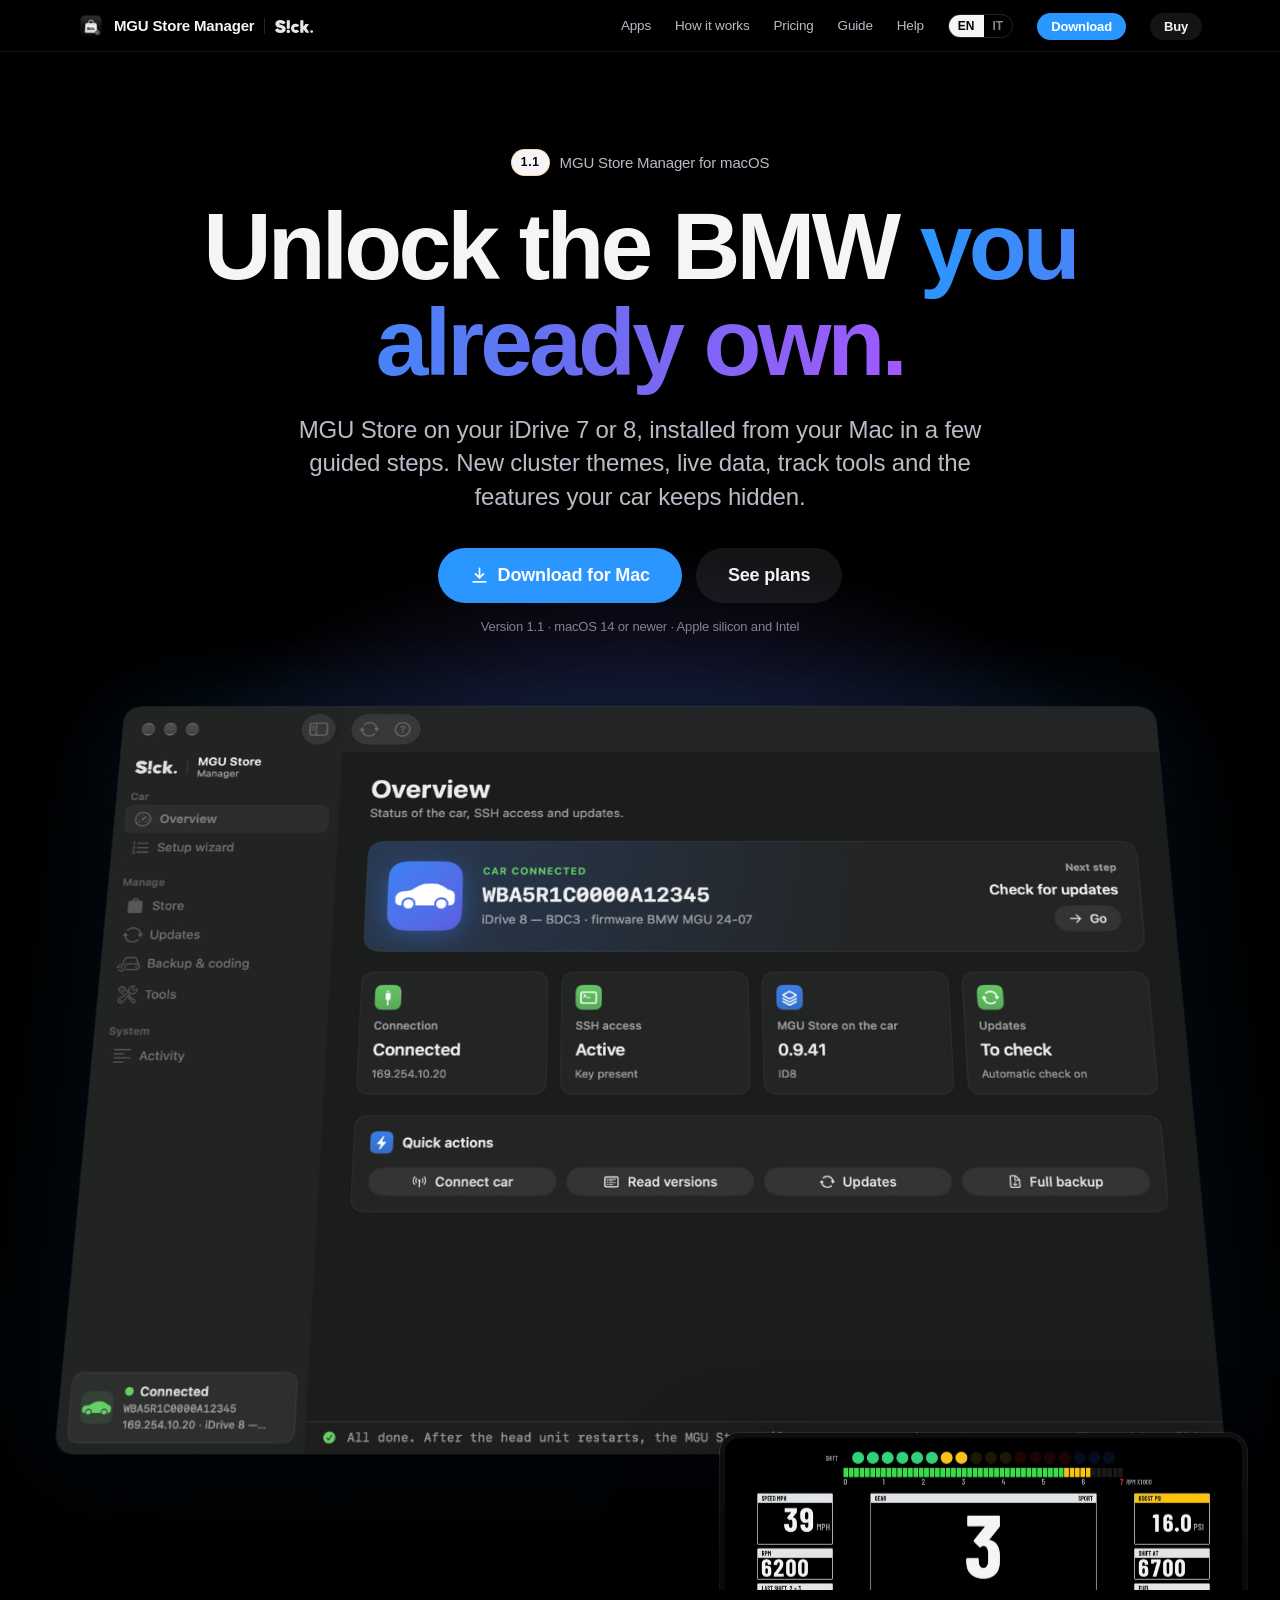
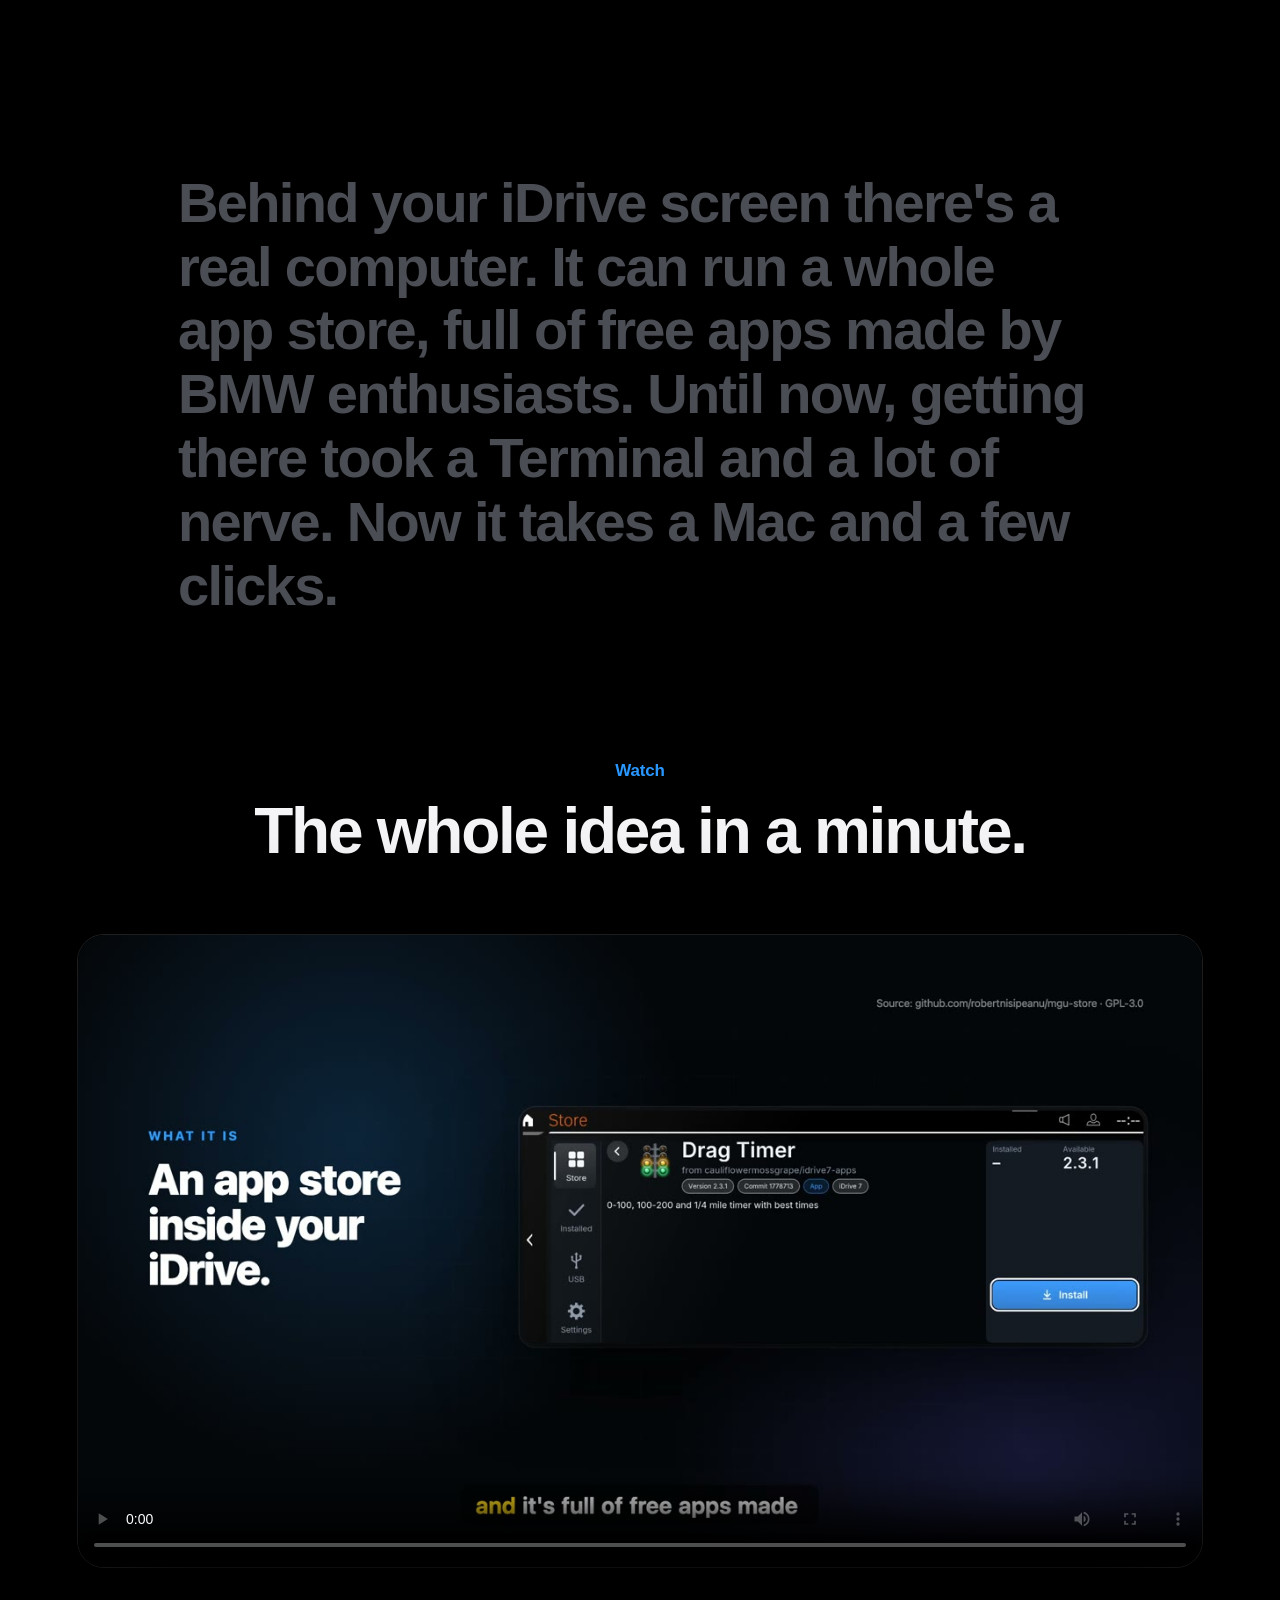
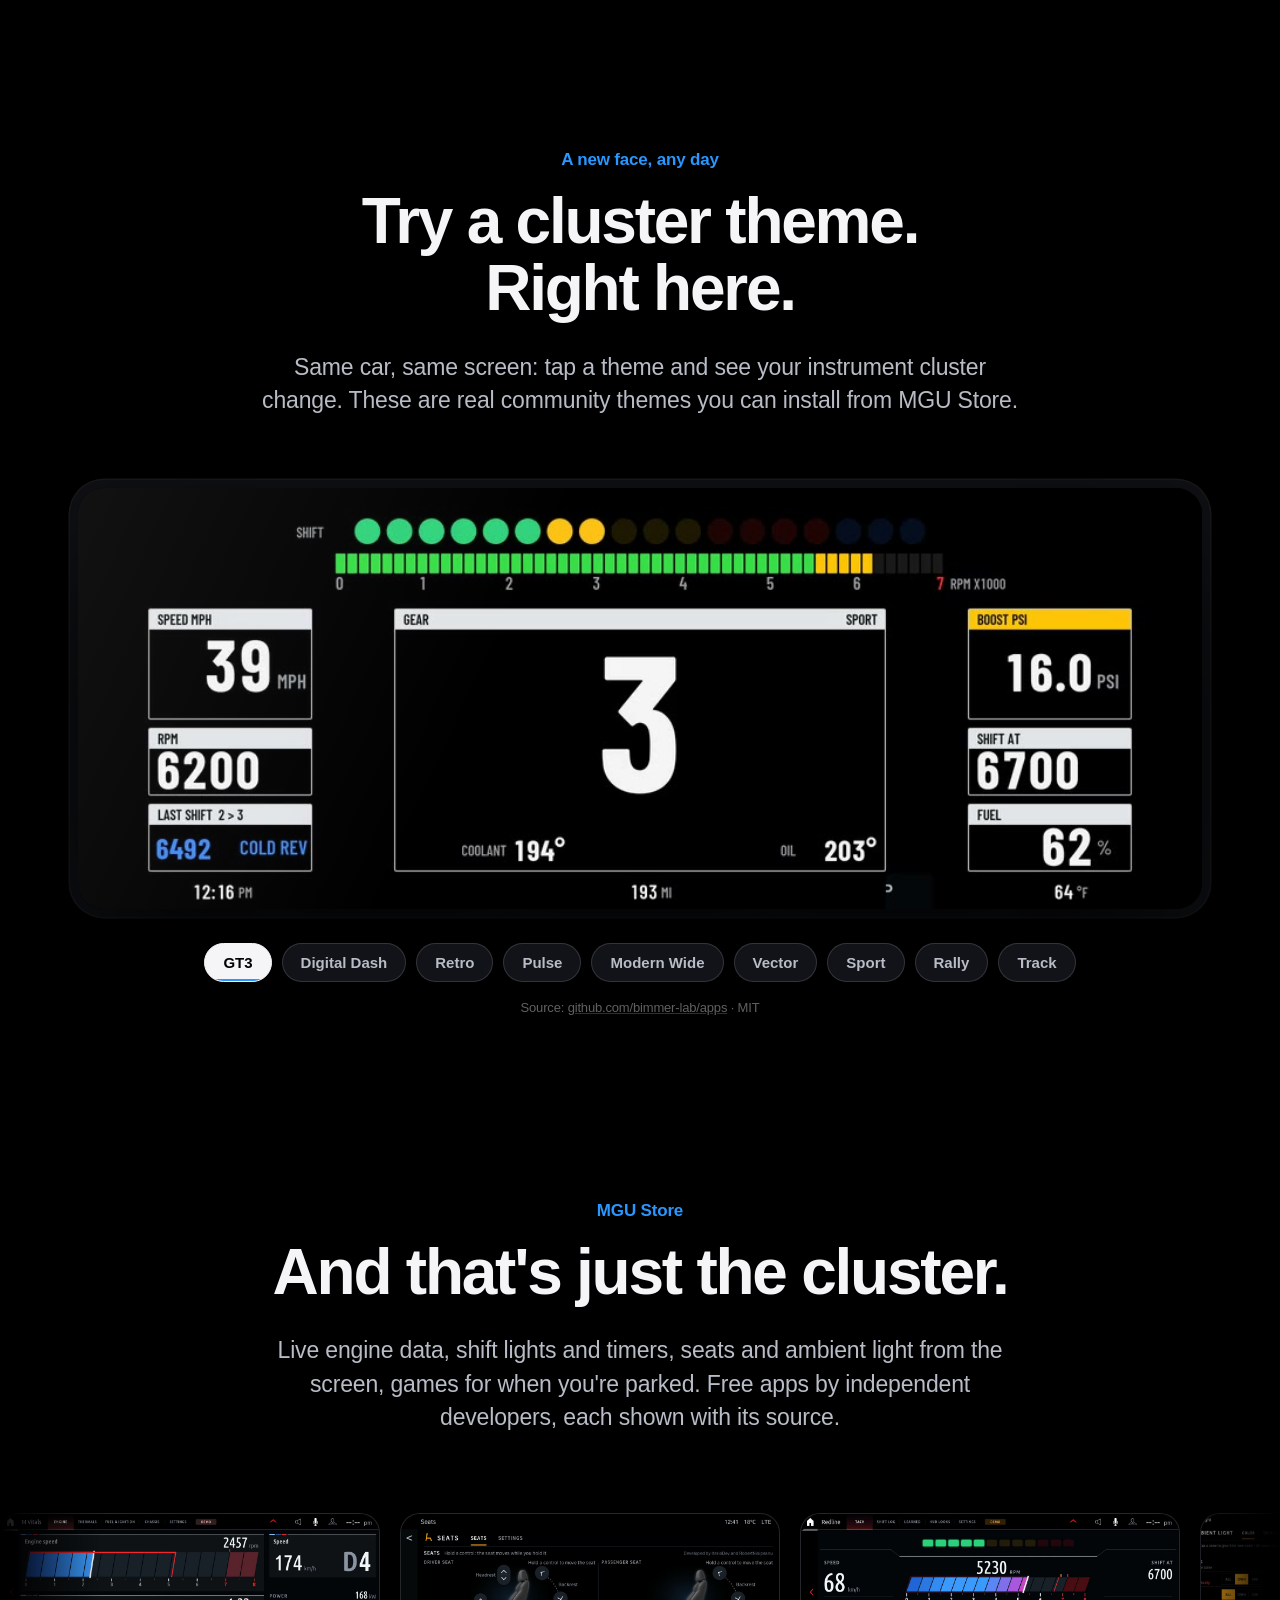
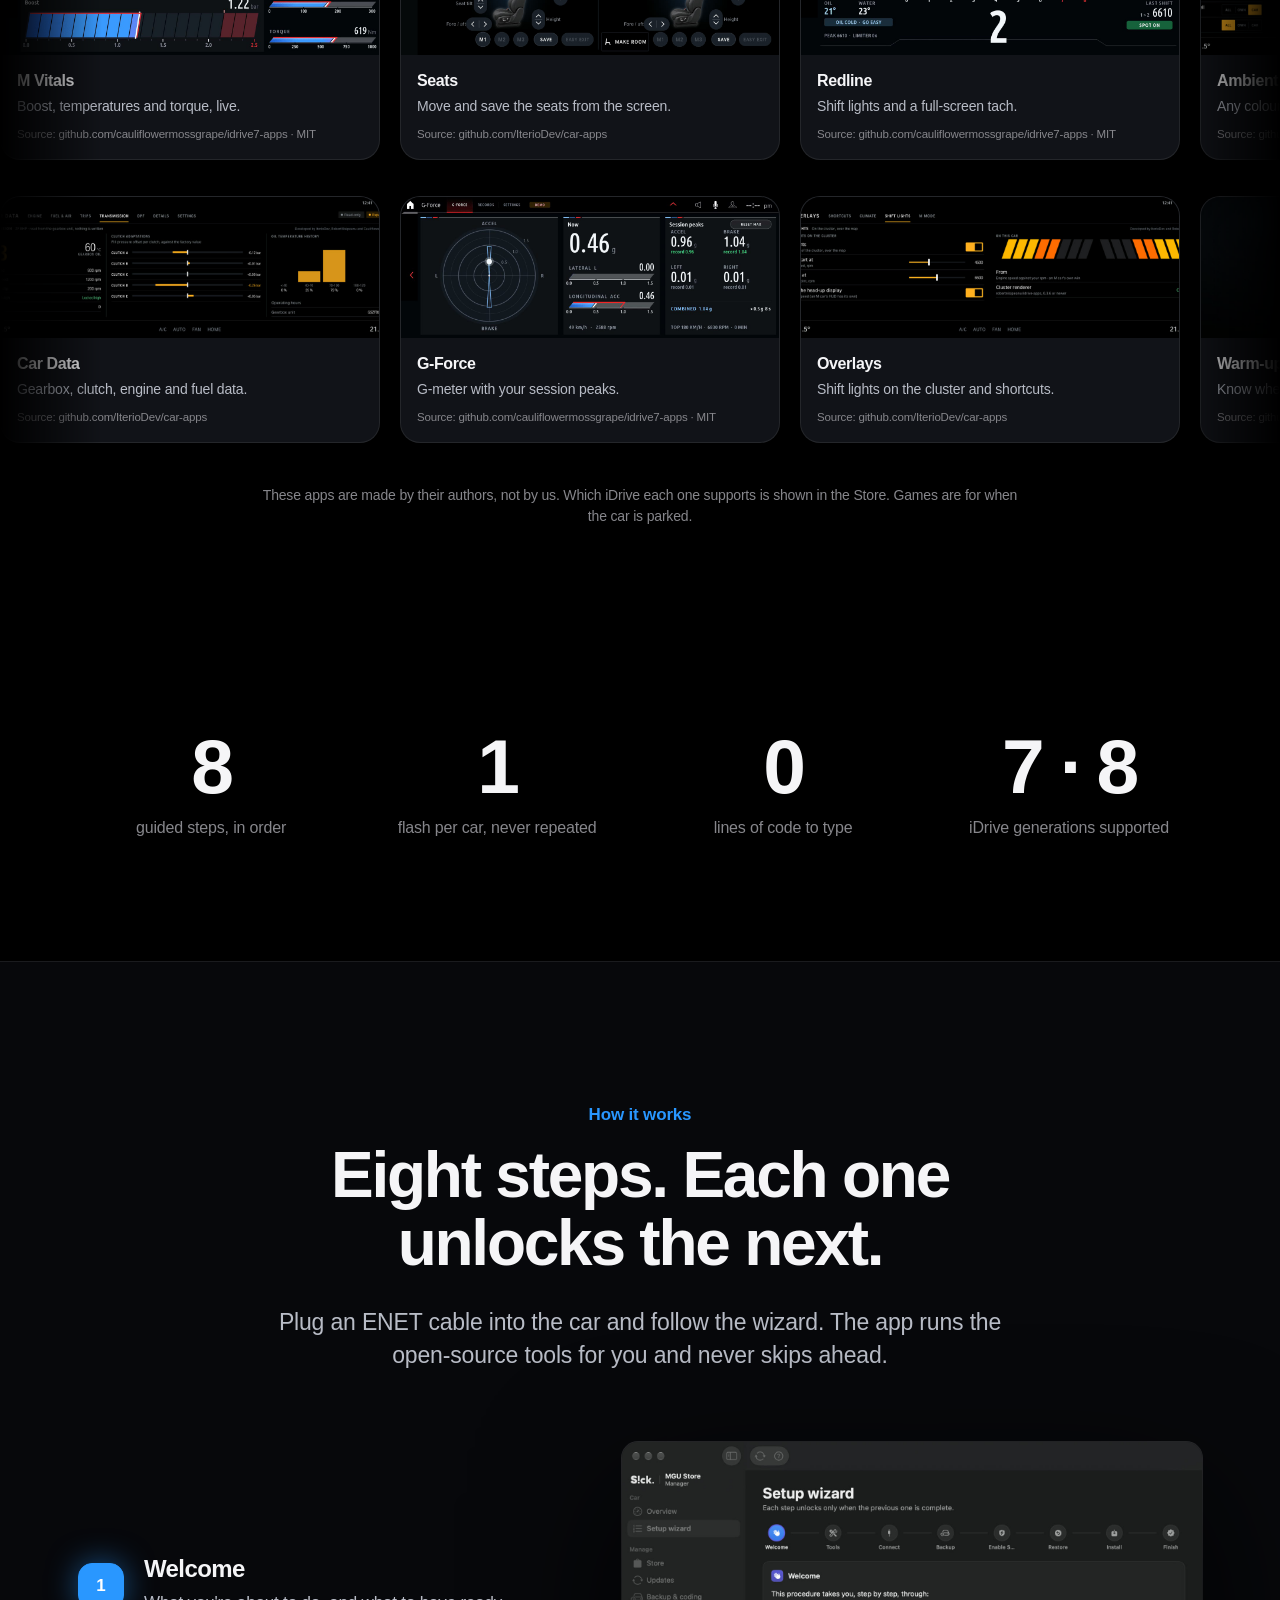
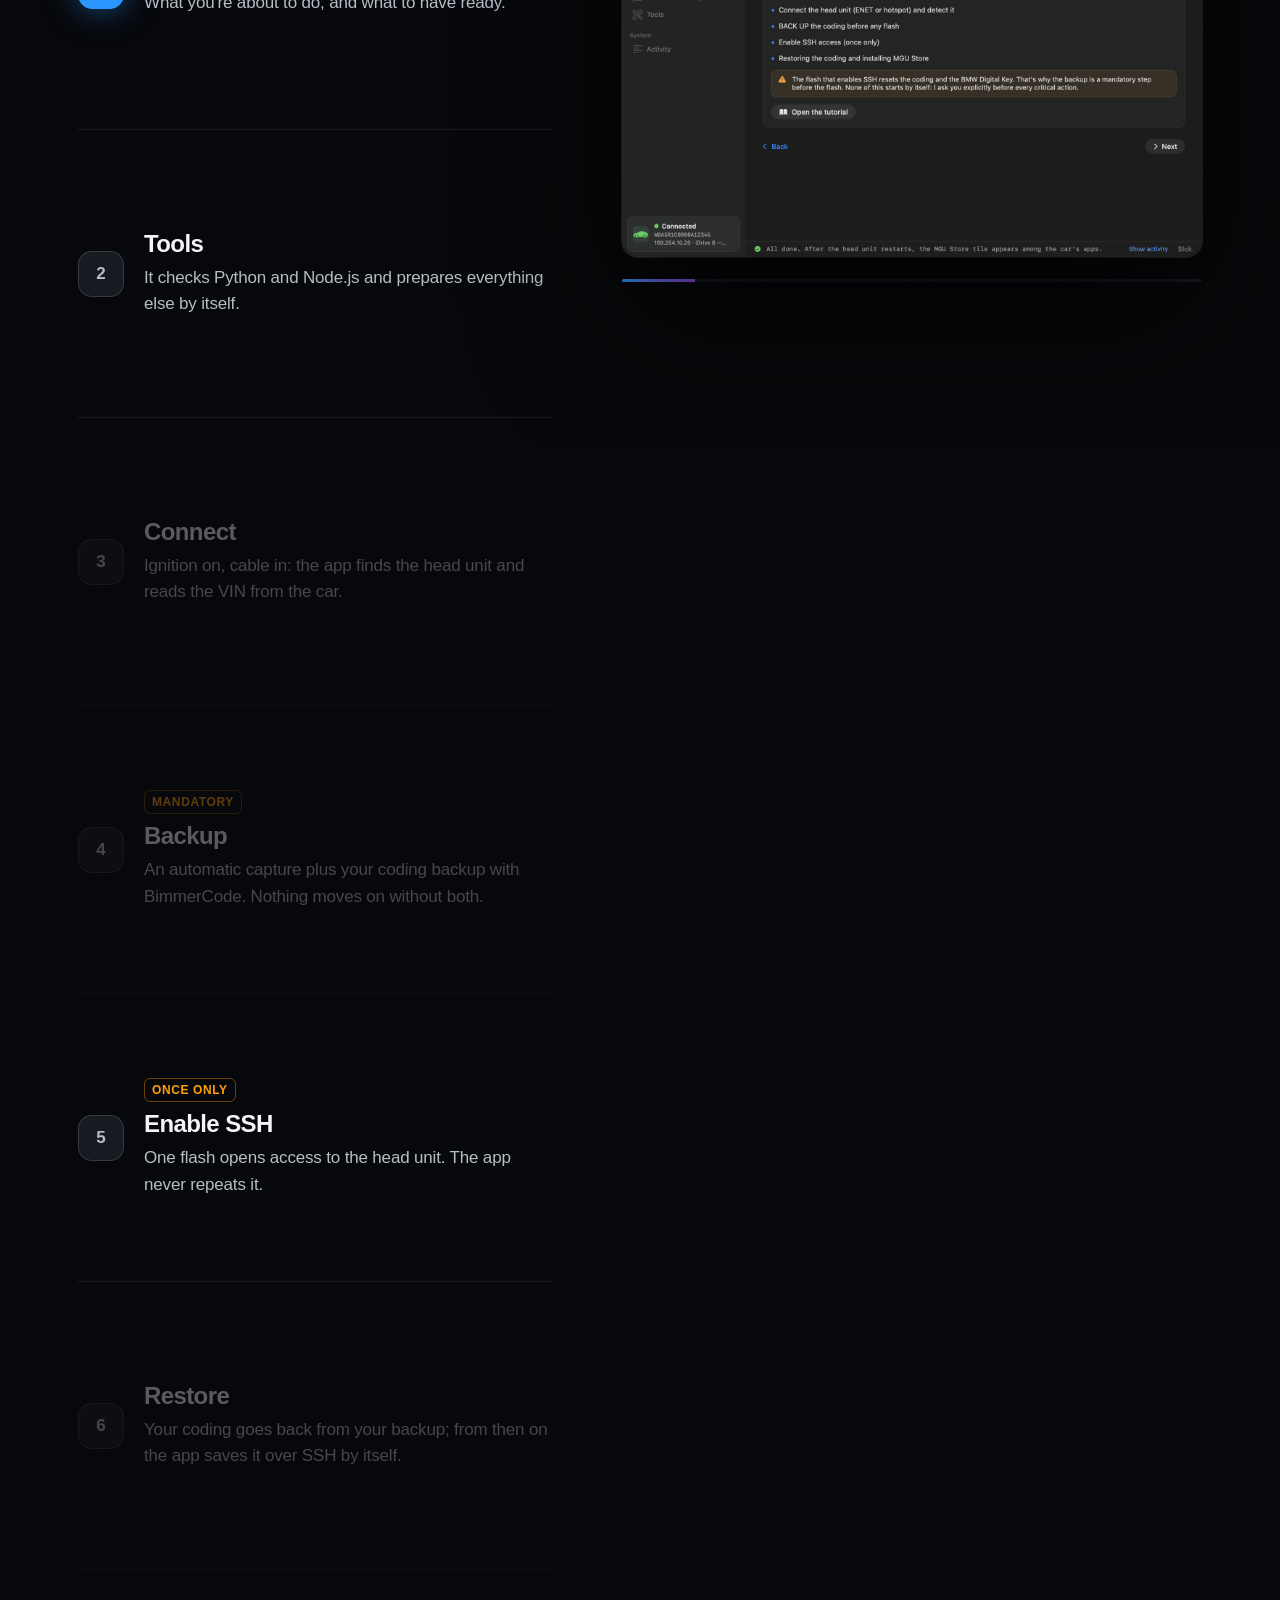
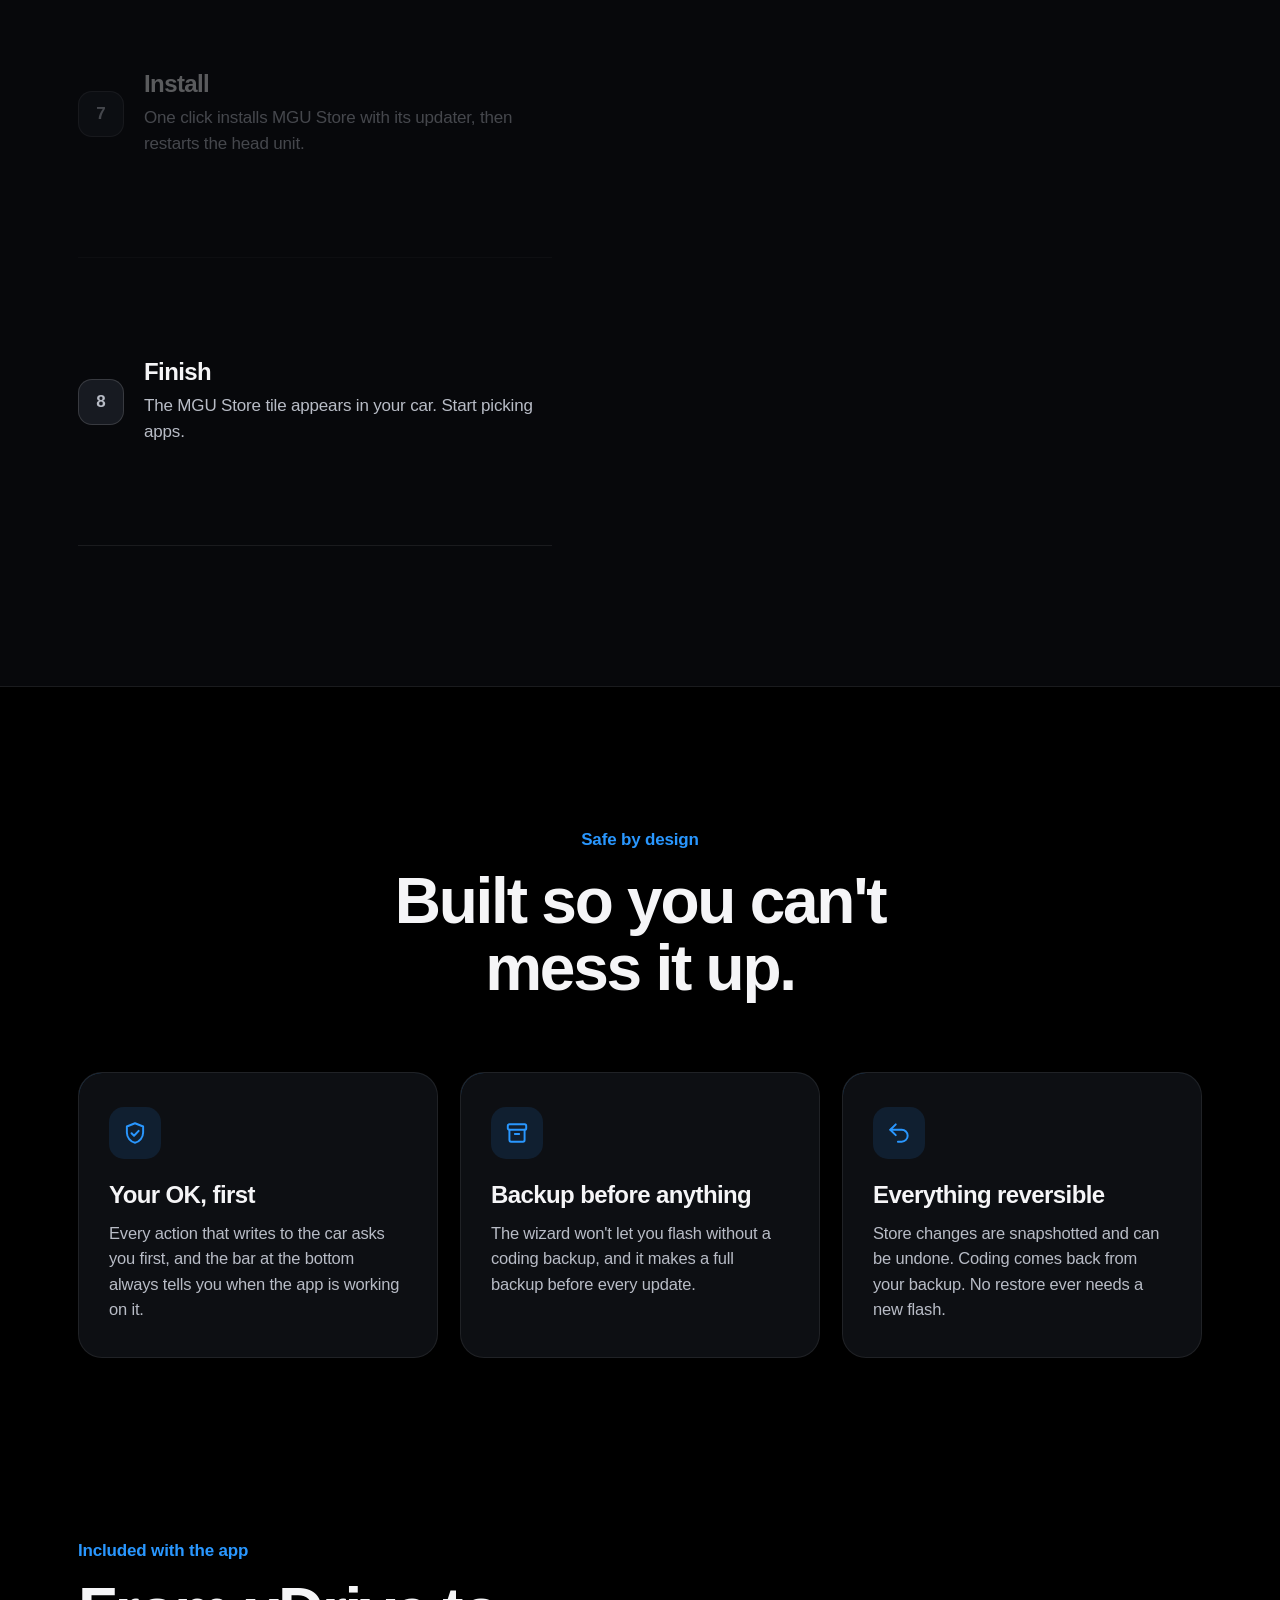
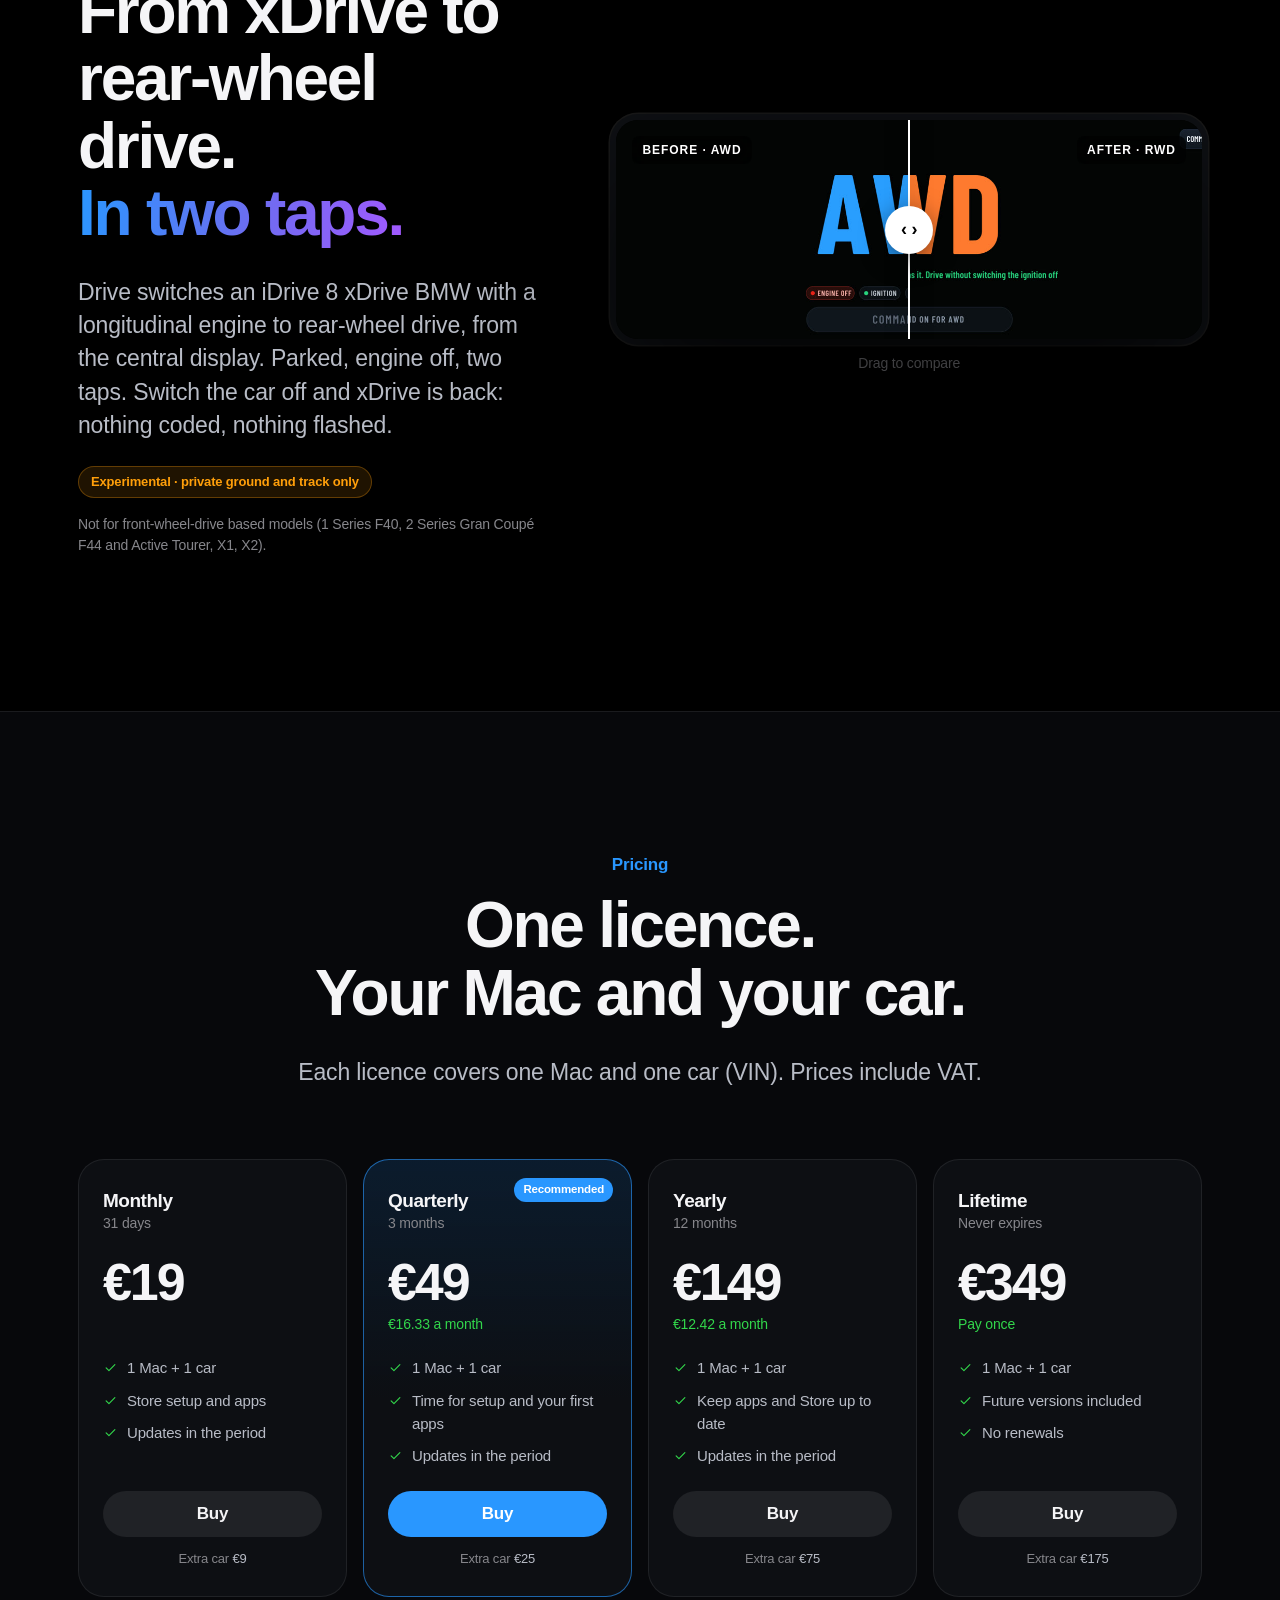
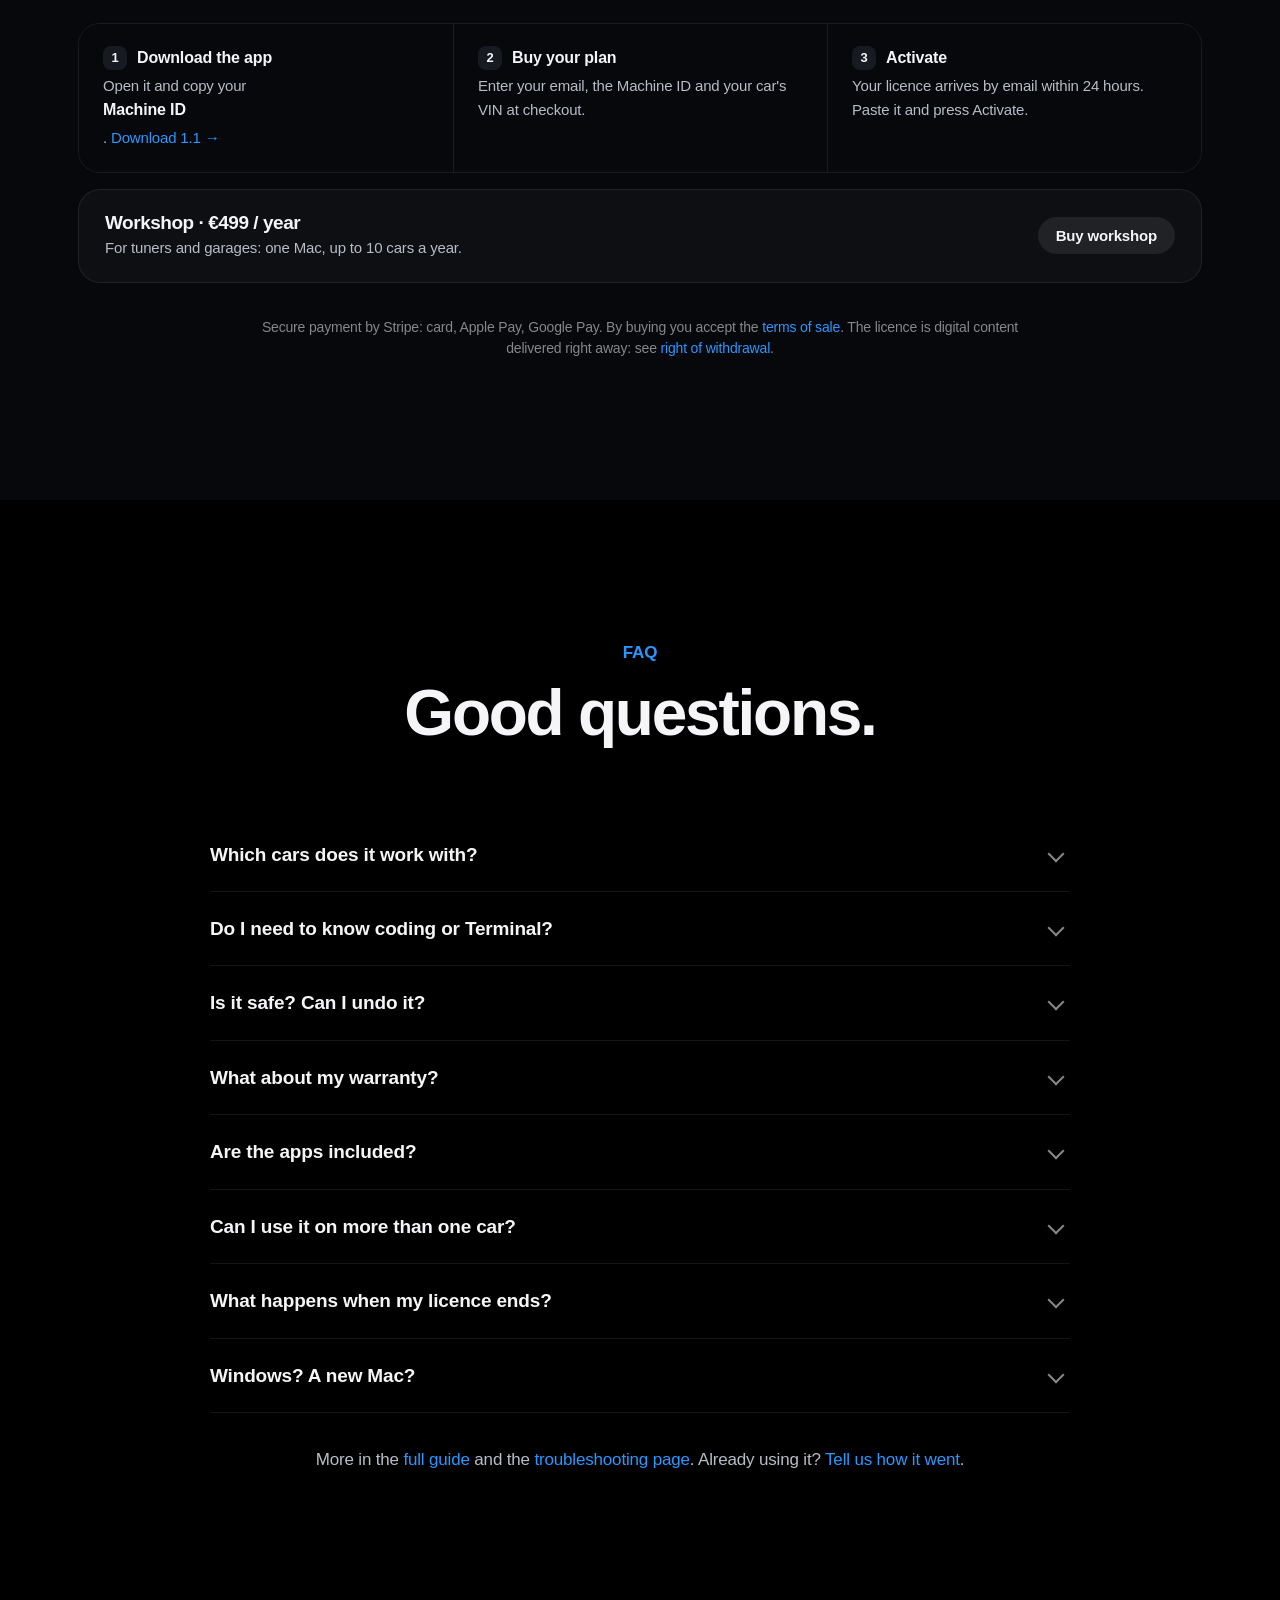
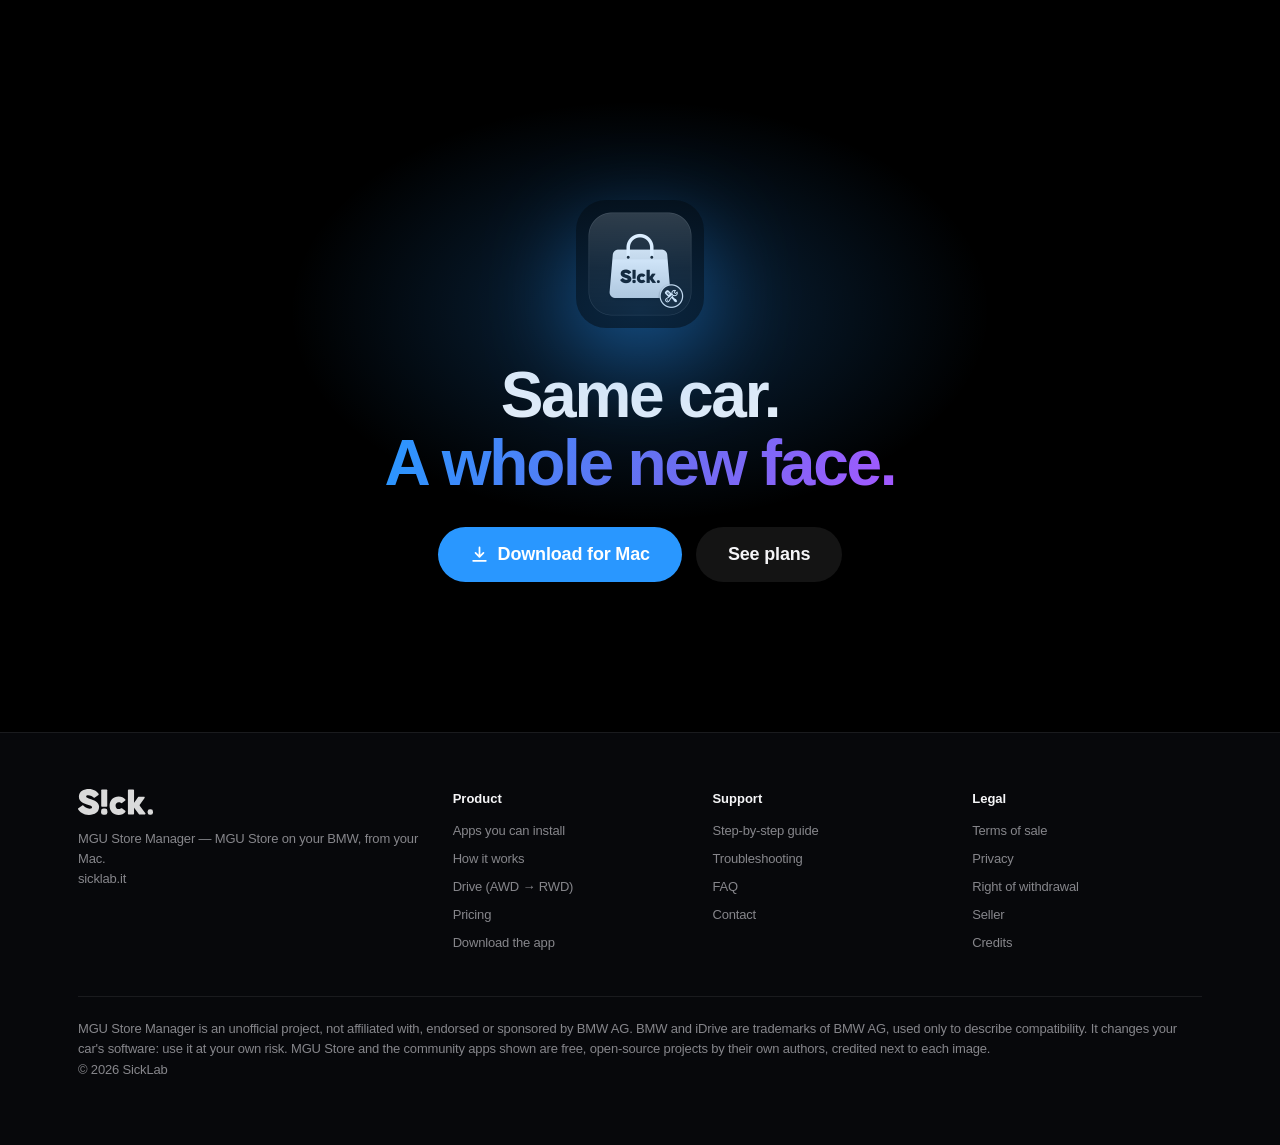
==== commit 5d10e44c: "Native video player, download from GitHub release" ====
--- a/index.html
+++ b/index.html
@@ -12,7 +12,7 @@
 <meta property="og:image" content="https://sicklab.it/assets/img/og.jpg"><meta property="og:type" content="website"><meta property="og:site_name" content="sicklab.it">
 <meta name="twitter:card" content="summary_large_image">
 <link rel="icon" href="assets/img/favicon.png"><link rel="apple-touch-icon" href="assets/img/apple-touch-icon.png">
-<link rel="stylesheet" href="assets/site.css?v=1795530236">
+<link rel="stylesheet" href="assets/site.css?v=1795536422">
 </head>
 <body>
 <header class="nav"><div class="wrap">
@@ -25,7 +25,7 @@
     <a href="guide.html"><span lang="en">Guide</span><span lang="it">Guida</span></a>
     <a href="help.html"><span lang="en">Help</span><span lang="it">Aiuto</span></a>
     <span class="langsw"><button data-set="en">EN</button><button data-set="it">IT</button></span>
-    <a class="btn sm" href="https://drive.google.com/file/d/1ylP1SdAPowxpLHwGkj8nnYrrPrIfiD7O/view?usp=sharing" rel="noopener"><span lang="en">Download</span><span lang="it">Scarica</span></a>
+    <a class="btn sm" href="https://github.com/sicklab-sicklab/sicklab.it/releases/latest/download/MGU-Store-Manager.dmg" rel="noopener"><span lang="en">Download</span><span lang="it">Scarica</span></a>
     <a class="btn sm ghost" href="index.html#pricing"><span lang="en">Buy</span><span lang="it">Acquista</span></a>
   </nav>
 </div></header>
@@ -38,7 +38,7 @@
     <h1 class="rv" style="--d:.05s"><span lang="en">Unlock the BMW <span class="grad">you already own.</span></span><span lang="it">Sblocca la BMW <span class="grad">che hai già.</span></span></h1>
     <p class="sub rv" style="--d:.12s"><span lang="en">MGU Store on your iDrive 7 or 8, installed from your Mac in a few guided steps. New cluster themes, live data, track tools and the features your car keeps hidden.</span><span lang="it">MGU Store sul tuo iDrive 7 o 8, installato dal Mac in pochi passi guidati. Nuovi temi del quadro, dati in tempo reale, strumenti da pista e le funzioni che la tua auto tiene nascoste.</span></p>
     <div class="ctas rv" style="--d:.18s">
-      <a class="btn lg" href="https://drive.google.com/file/d/1ylP1SdAPowxpLHwGkj8nnYrrPrIfiD7O/view?usp=sharing" rel="noopener"><svg class="i" viewBox="0 0 24 24" aria-hidden="true"><path d="M12 3v12m0 0-5-5m5 5 5-5M4 20h16"/></svg><span lang="en">Download for Mac</span><span lang="it">Scarica per Mac</span></a>
+      <a class="btn lg" href="https://github.com/sicklab-sicklab/sicklab.it/releases/latest/download/MGU-Store-Manager.dmg" rel="noopener"><svg class="i" viewBox="0 0 24 24" aria-hidden="true"><path d="M12 3v12m0 0-5-5m5 5 5-5M4 20h16"/></svg><span lang="en">Download for Mac</span><span lang="it">Scarica per Mac</span></a>
       <a class="btn lg ghost" href="#pricing"><span lang="en">See plans</span><span lang="it">Vedi i piani</span></a>
     </div>
     <div class="meta rv" style="--d:.22s"><span lang="en">Version 1.1 · macOS 14 or newer · Apple silicon and Intel</span><span lang="it">Versione 1.1 · macOS 14 o successivo · Apple silicon e Intel</span></div>
@@ -62,9 +62,8 @@
   <div class="wrap">
     <div class="head-c rv"><span class="eyebrow"><span lang="en">Watch</span><span lang="it">Guarda</span></span><h2><span lang="en">The whole idea in a minute.</span><span lang="it">Tutto in un minuto.</span></h2></div>
     <div class="film rv" style="--d:.08s">
-      <video playsinline preload="none" src="assets/video/site-en.mp4" poster="assets/video/site-en.jpg"
+      <video controls playsinline preload="metadata" src="assets/video/site-en.mp4" poster="assets/video/site-en.jpg"
         data-video-en="assets/video/site-en.mp4" data-video-it="assets/video/site-it.mp4" data-poster-en="assets/video/site-en.jpg" data-poster-it="assets/video/site-it.jpg"></video>
-      <div class="play"><div class="ring"><svg viewBox="0 0 24 24"><path d="M7 4.5v15l12.5-7.5z"/></svg></div><span lang="en">Play with sound</span><span lang="it">Guarda con l'audio</span></div>
     </div>
   </div>
 </section>
@@ -234,7 +233,7 @@
       </div>
     </div>
     <div class="how-buy rv">
-      <div><b><i>1</i><span lang="en">Download the app</span><span lang="it">Scarica l'app</span></b><span lang="en">Open it and copy your <b>Machine ID</b>.</span><span lang="it">Aprila e copia il tuo <b>Machine ID</b>.</span> <a href="https://drive.google.com/file/d/1ylP1SdAPowxpLHwGkj8nnYrrPrIfiD7O/view?usp=sharing" rel="noopener"><span lang="en">Download</span><span lang="it">Scarica</span> 1.1 →</a></div>
+      <div><b><i>1</i><span lang="en">Download the app</span><span lang="it">Scarica l'app</span></b><span lang="en">Open it and copy your <b>Machine ID</b>.</span><span lang="it">Aprila e copia il tuo <b>Machine ID</b>.</span> <a href="https://github.com/sicklab-sicklab/sicklab.it/releases/latest/download/MGU-Store-Manager.dmg" rel="noopener"><span lang="en">Download</span><span lang="it">Scarica</span> 1.1 →</a></div>
       <div><b><i>2</i><span lang="en">Buy your plan</span><span lang="it">Compra il piano</span></b><span lang="en">Enter your email, the Machine ID and your car's VIN at checkout.</span><span lang="it">Al pagamento inserisci email, Machine ID e VIN dell'auto.</span></div>
       <div><b><i>3</i><span lang="en">Activate</span><span lang="it">Attiva</span></b><span lang="en">Your licence arrives by email within 24 hours. Paste it and press Activate.</span><span lang="it">La licenza arriva via email entro 24 ore. Incollala e premi Attiva.</span></div>
     </div>
@@ -273,7 +272,7 @@
     <img class="icon rv" src="assets/img/icon.png" alt="">
     <h2 class="rv" style="--d:.06s"><span lang="en">Same car.<br><span class="grad">A whole new face.</span></span><span lang="it">Stessa auto.<br><span class="grad">Una faccia tutta nuova.</span></span></h2>
     <div class="ctas rv" style="--d:.12s">
-      <a class="btn lg" href="https://drive.google.com/file/d/1ylP1SdAPowxpLHwGkj8nnYrrPrIfiD7O/view?usp=sharing" rel="noopener"><svg class="i" viewBox="0 0 24 24" aria-hidden="true"><path d="M12 3v12m0 0-5-5m5 5 5-5M4 20h16"/></svg><span lang="en">Download for Mac</span><span lang="it">Scarica per Mac</span></a>
+      <a class="btn lg" href="https://github.com/sicklab-sicklab/sicklab.it/releases/latest/download/MGU-Store-Manager.dmg" rel="noopener"><svg class="i" viewBox="0 0 24 24" aria-hidden="true"><path d="M12 3v12m0 0-5-5m5 5 5-5M4 20h16"/></svg><span lang="en">Download for Mac</span><span lang="it">Scarica per Mac</span></a>
       <a class="btn lg ghost" href="#pricing"><span lang="en">See plans</span><span lang="it">Vedi i piani</span></a>
     </div>
   </div>
@@ -286,12 +285,12 @@
       <img class="sk" src="assets/img/sick.svg" alt="S!ck.">
       <p><span lang="en">MGU Store Manager — MGU Store on your BMW, from your Mac.</span><span lang="it">MGU Store Manager — MGU Store sulla tua BMW, dal tuo Mac.</span><br>sicklab.it</p>
     </div>
-    <div><h4><span lang="en">Product</span><span lang="it">Prodotto</span></h4><a href="index.html#apps"><span lang="en">Apps you can install</span><span lang="it">App che puoi installare</span></a><a href="index.html#how"><span lang="en">How it works</span><span lang="it">Come funziona</span></a><a href="index.html#drive">Drive (AWD → RWD)</a><a href="index.html#pricing"><span lang="en">Pricing</span><span lang="it">Prezzi</span></a><a href="https://drive.google.com/file/d/1ylP1SdAPowxpLHwGkj8nnYrrPrIfiD7O/view?usp=sharing" rel="noopener"><span lang="en">Download the app</span><span lang="it">Scarica l'app</span></a></div>
+    <div><h4><span lang="en">Product</span><span lang="it">Prodotto</span></h4><a href="index.html#apps"><span lang="en">Apps you can install</span><span lang="it">App che puoi installare</span></a><a href="index.html#how"><span lang="en">How it works</span><span lang="it">Come funziona</span></a><a href="index.html#drive">Drive (AWD → RWD)</a><a href="index.html#pricing"><span lang="en">Pricing</span><span lang="it">Prezzi</span></a><a href="https://github.com/sicklab-sicklab/sicklab.it/releases/latest/download/MGU-Store-Manager.dmg" rel="noopener"><span lang="en">Download the app</span><span lang="it">Scarica l'app</span></a></div>
     <div><h4><span lang="en">Support</span><span lang="it">Supporto</span></h4><a href="guide.html"><span lang="en">Step-by-step guide</span><span lang="it">Guida passo passo</span></a><a href="help.html"><span lang="en">Troubleshooting</span><span lang="it">Risoluzione problemi</span></a><a href="index.html#faq">FAQ</a><a href="mailto:info@sicklab.it"><span lang="en">Contact</span><span lang="it">Contatti</span></a></div>
     <div><h4><span lang="en">Legal</span><span lang="it">Note legali</span></h4><a href="legal.html#terms"><span lang="en">Terms of sale</span><span lang="it">Condizioni di vendita</span></a><a href="legal.html#privacy">Privacy</a><a href="legal.html#withdrawal"><span lang="en">Right of withdrawal</span><span lang="it">Diritto di recesso</span></a><a href="legal.html#seller"><span lang="en">Seller</span><span lang="it">Venditore</span></a><a href="legal.html#credits"><span lang="en">Credits</span><span lang="it">Crediti</span></a></div>
   </div>
   <div class="legal"><span lang="en">MGU Store Manager is an unofficial project, not affiliated with, endorsed or sponsored by BMW AG. BMW and iDrive are trademarks of BMW AG, used only to describe compatibility. It changes your car's software: use it at your own risk. MGU Store and the community apps shown are free, open-source projects by their own authors, credited next to each image.</span><span lang="it">MGU Store Manager è un progetto non ufficiale, non affiliato, approvato o sponsorizzato da BMW AG. BMW e iDrive sono marchi di BMW AG, citati solo per indicare la compatibilità. Modifica il software della tua auto: lo usi a tuo rischio. MGU Store e le app della community mostrate sono progetti gratuiti e open source dei loro autori, citati accanto a ogni immagine.</span><br>© 2026 SickLab</div>
 </div></footer>
-<script src="assets/site.js?v=1795530236"></script>
+<script src="assets/site.js?v=1795536422"></script>
 </body>
 </html>
--- a/assets/site.css
+++ b/assets/site.css
@@ -97,16 +97,9 @@
 .big-statement .w.lit { color: var(--ink); }
 
 /* video */
-.film { position: relative; border-radius: 26px; overflow: hidden; background: #000; aspect-ratio: 16 / 9; cursor: pointer;
+.film { position: relative; border-radius: 26px; overflow: hidden; background: #000; aspect-ratio: 16 / 9;
   box-shadow: 0 50px 140px rgba(0,0,0,0.85), 0 0 0 1px var(--line2); }
-.film video { width: 100%; height: 100%; object-fit: cover; }
-.film .play { position: absolute; inset: 0; display: flex; flex-direction: column; align-items: center; justify-content: center; gap: 18px;
-  background: radial-gradient(circle at center, rgba(0,0,0,0.1), rgba(0,0,0,0.55)); transition: opacity 0.4s; color: #fff; font-weight: 600; }
-.film .play .ring { width: 96px; height: 96px; border-radius: 50%; background: rgba(255,255,255,0.16); backdrop-filter: blur(16px); -webkit-backdrop-filter: blur(16px);
-  display: flex; align-items: center; justify-content: center; border: 1px solid rgba(255,255,255,0.3); transition: transform 0.3s var(--ease), background 0.3s; }
-.film:hover .ring { transform: scale(1.08); background: rgba(255,255,255,0.24); }
-.film .ring svg { width: 34px; height: 34px; fill: #fff; margin-left: 5px; }
-.film.playing .play { opacity: 0; pointer-events: none; }
+.film video { width: 100%; height: 100%; object-fit: contain; background: #000; }
 
 /* tema dal vivo */
 .tester .screen { position: relative; aspect-ratio: 8 / 3; border-radius: 26px; overflow: hidden; background: #000;
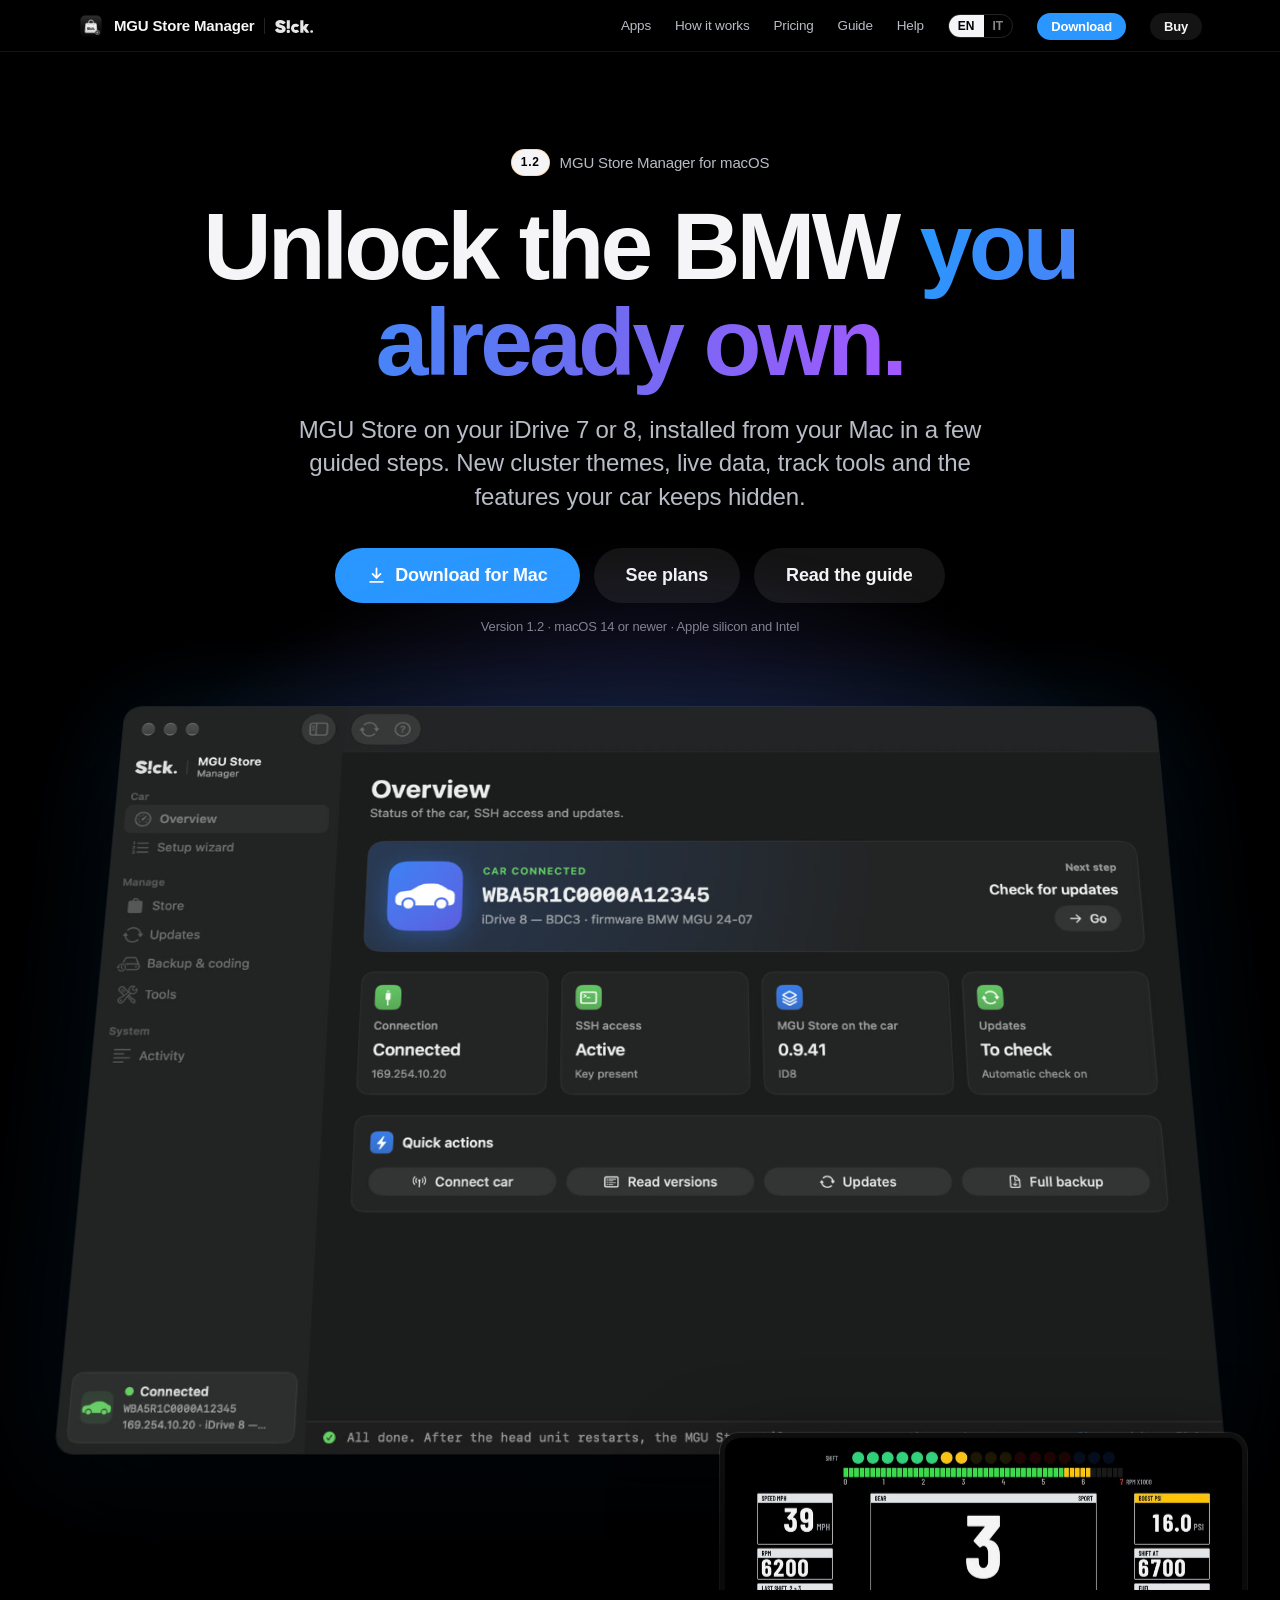
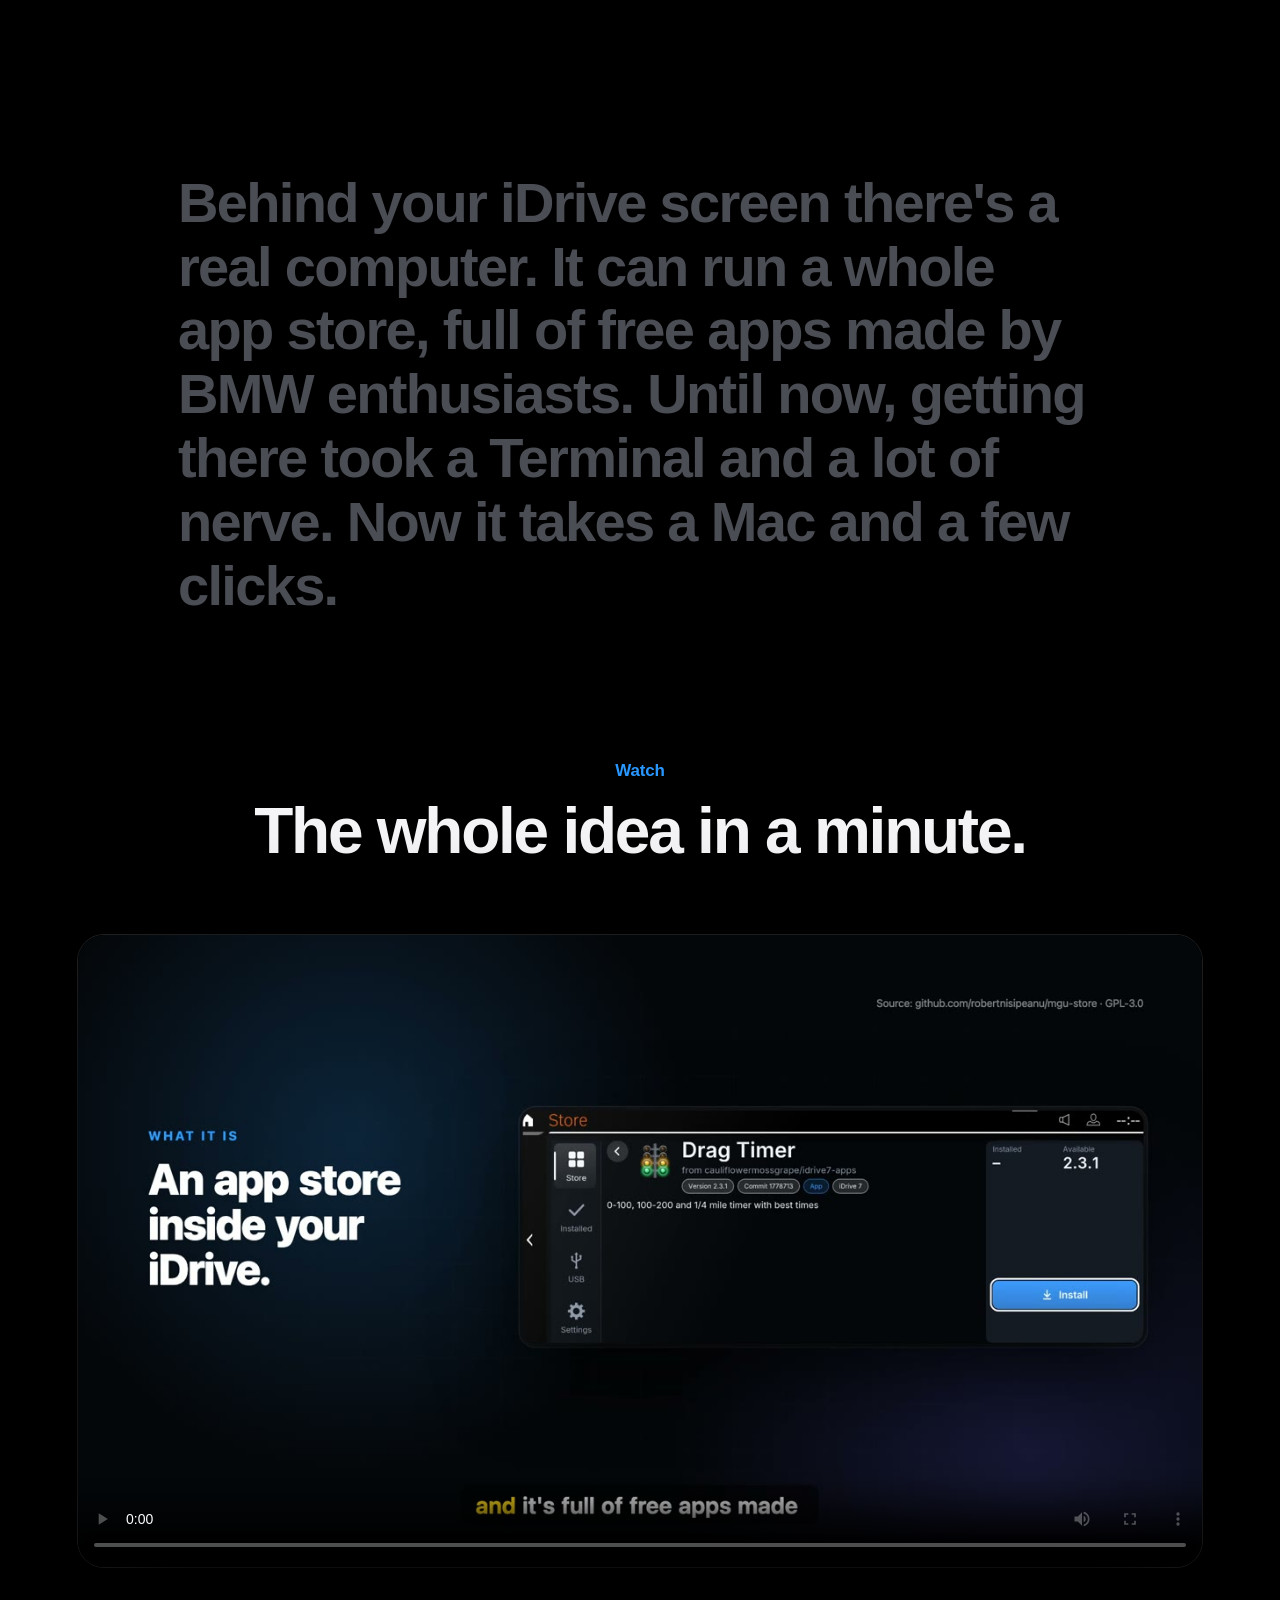
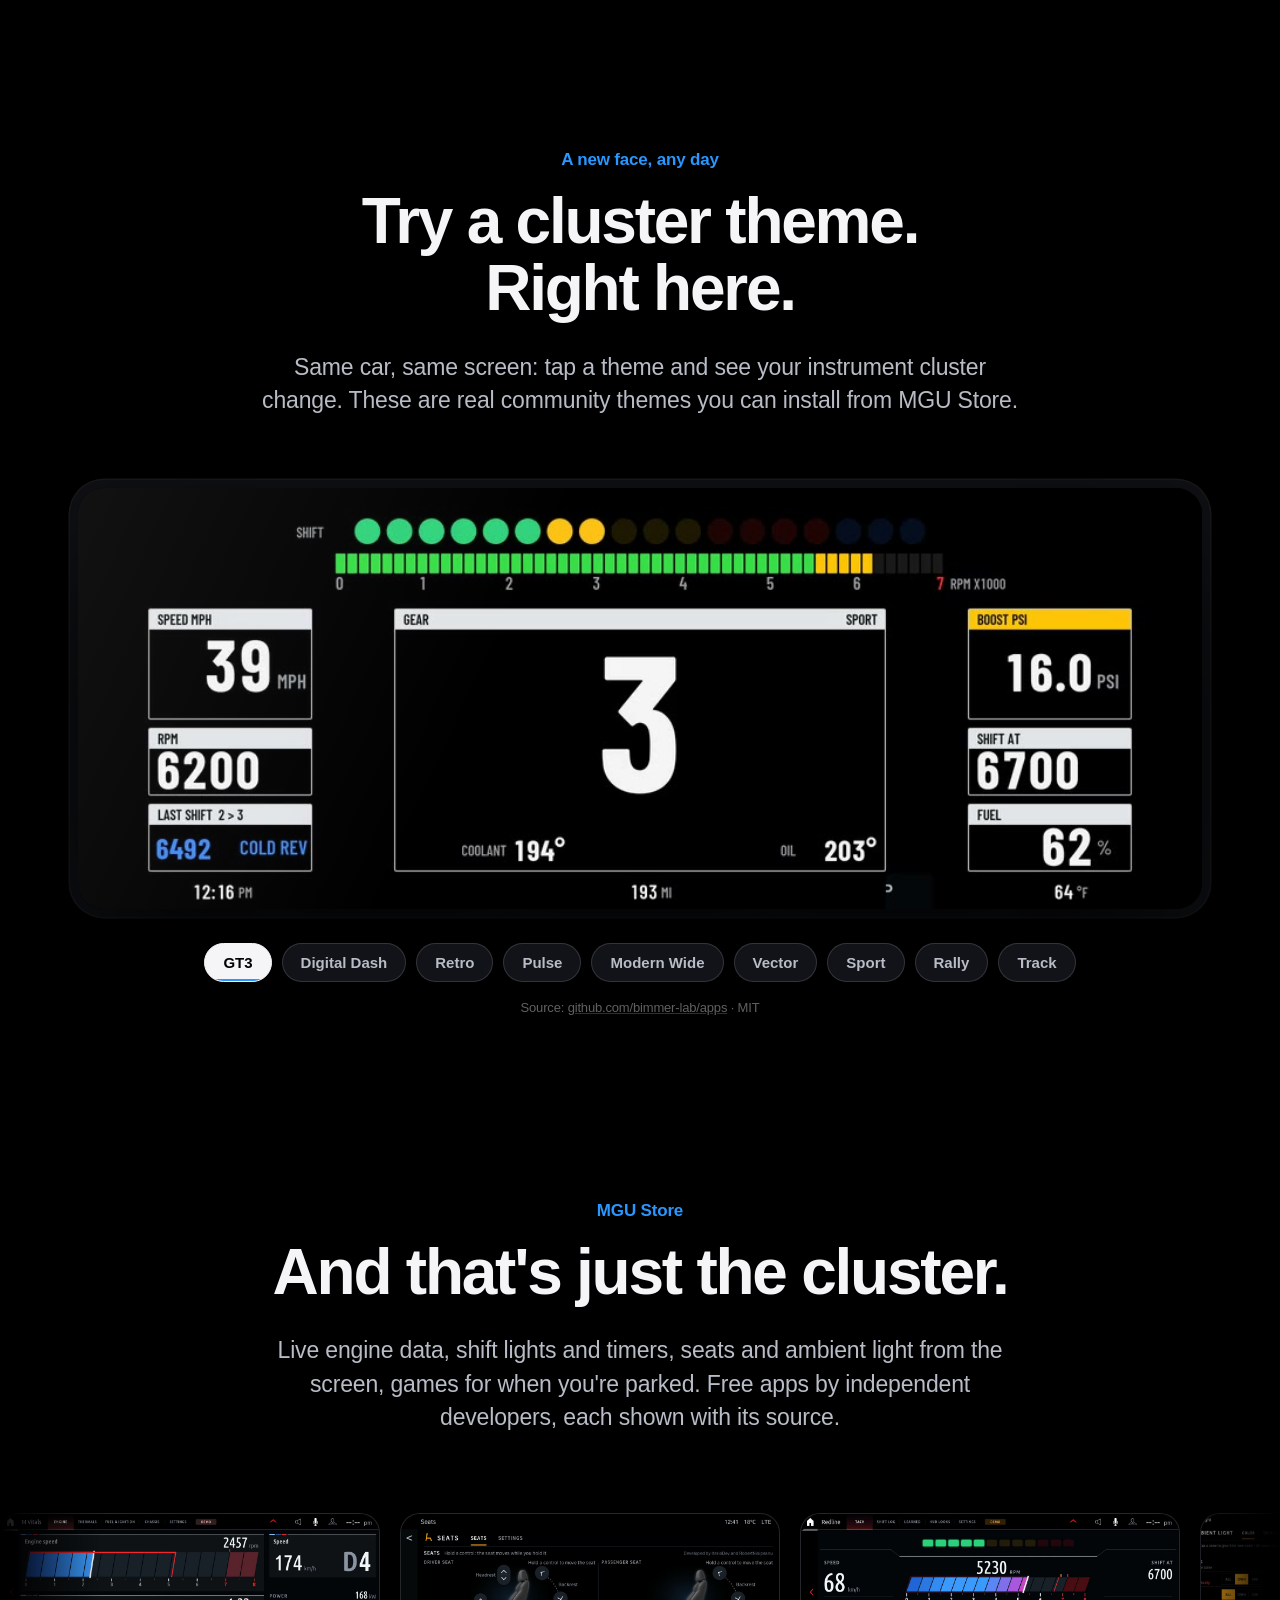
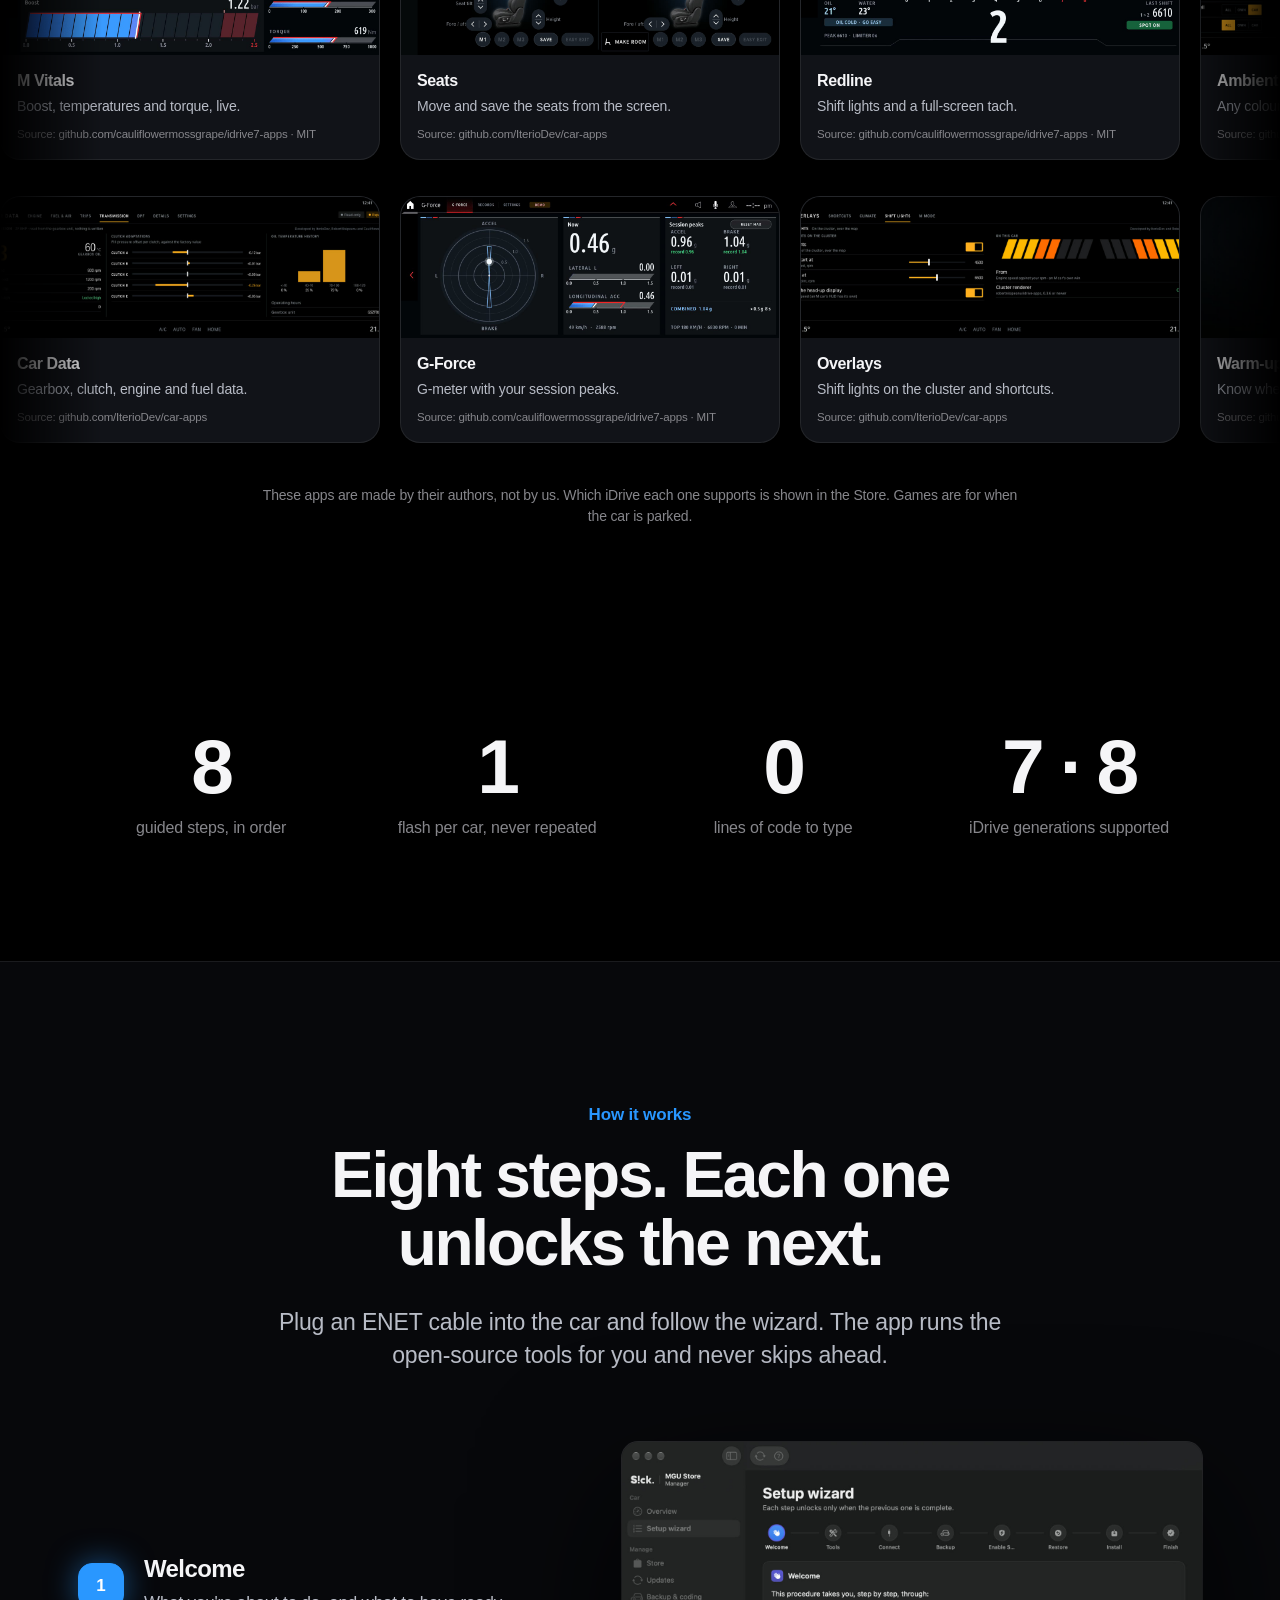
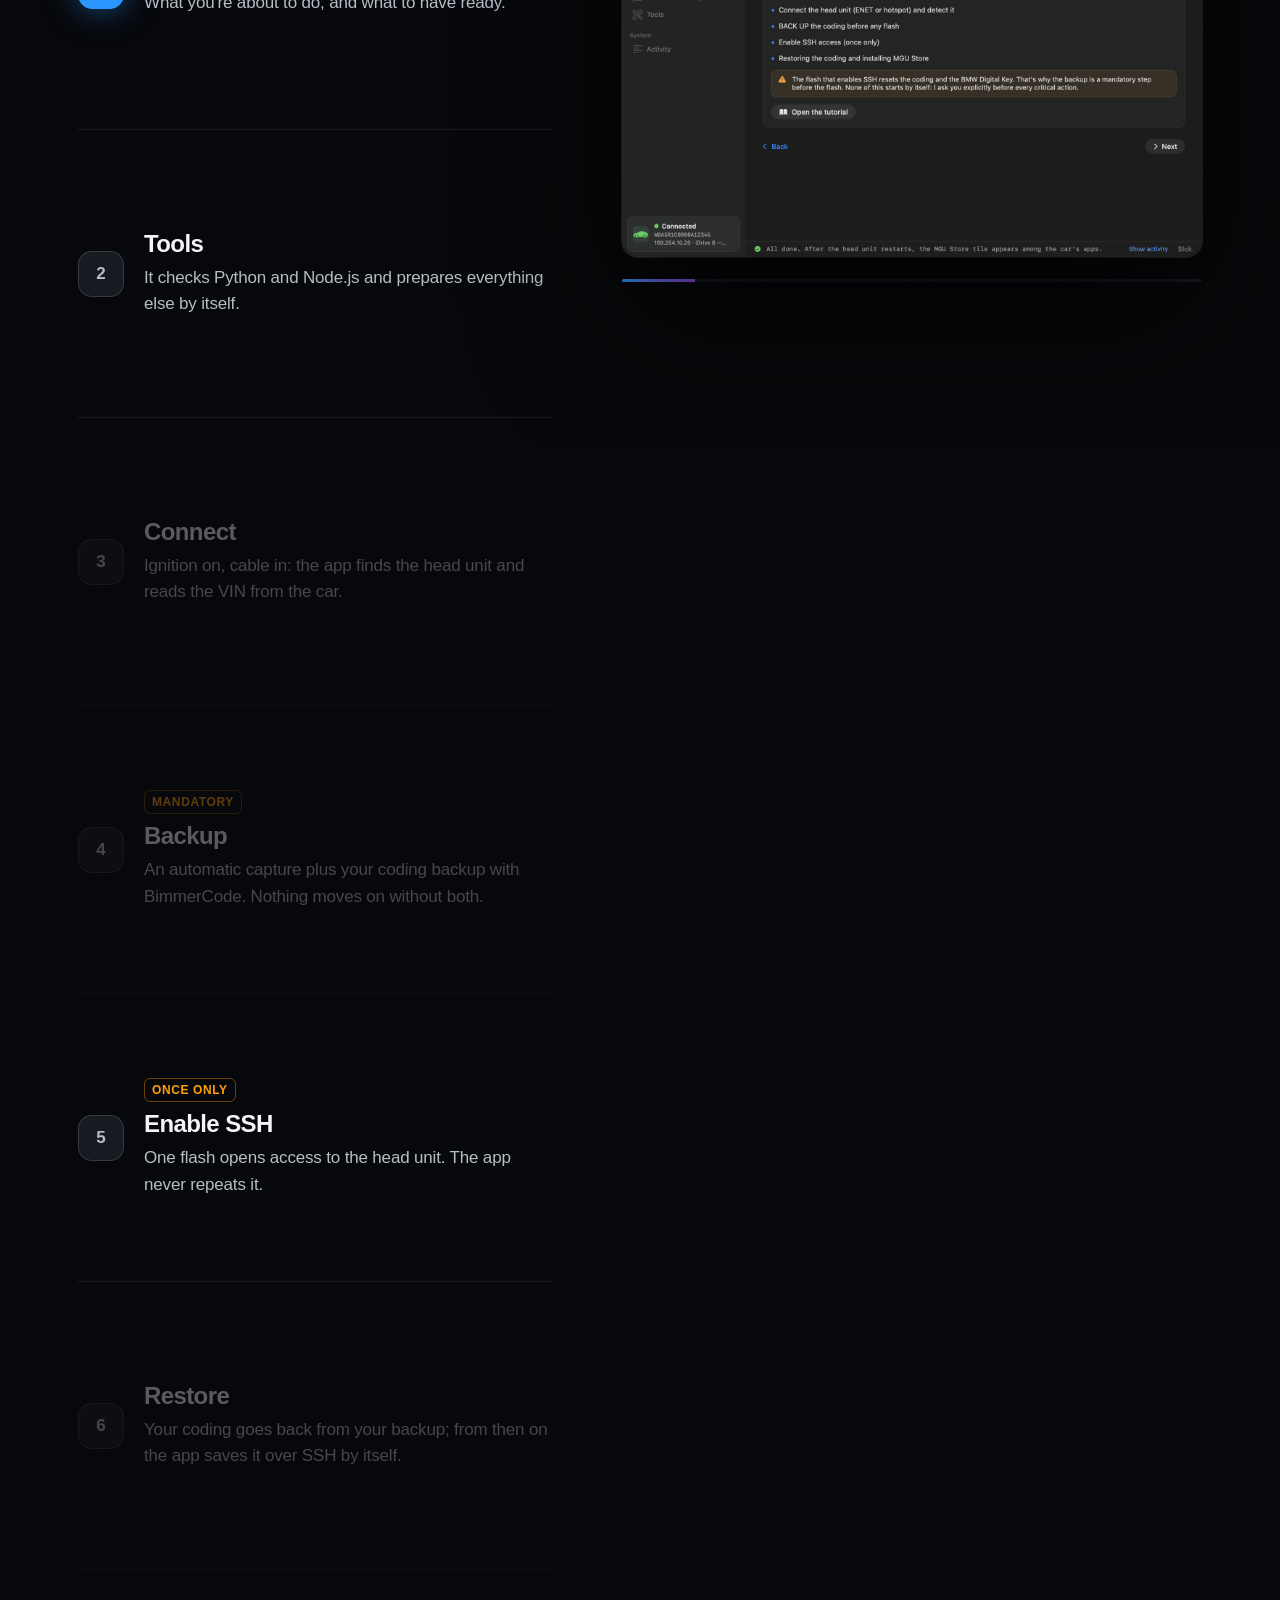
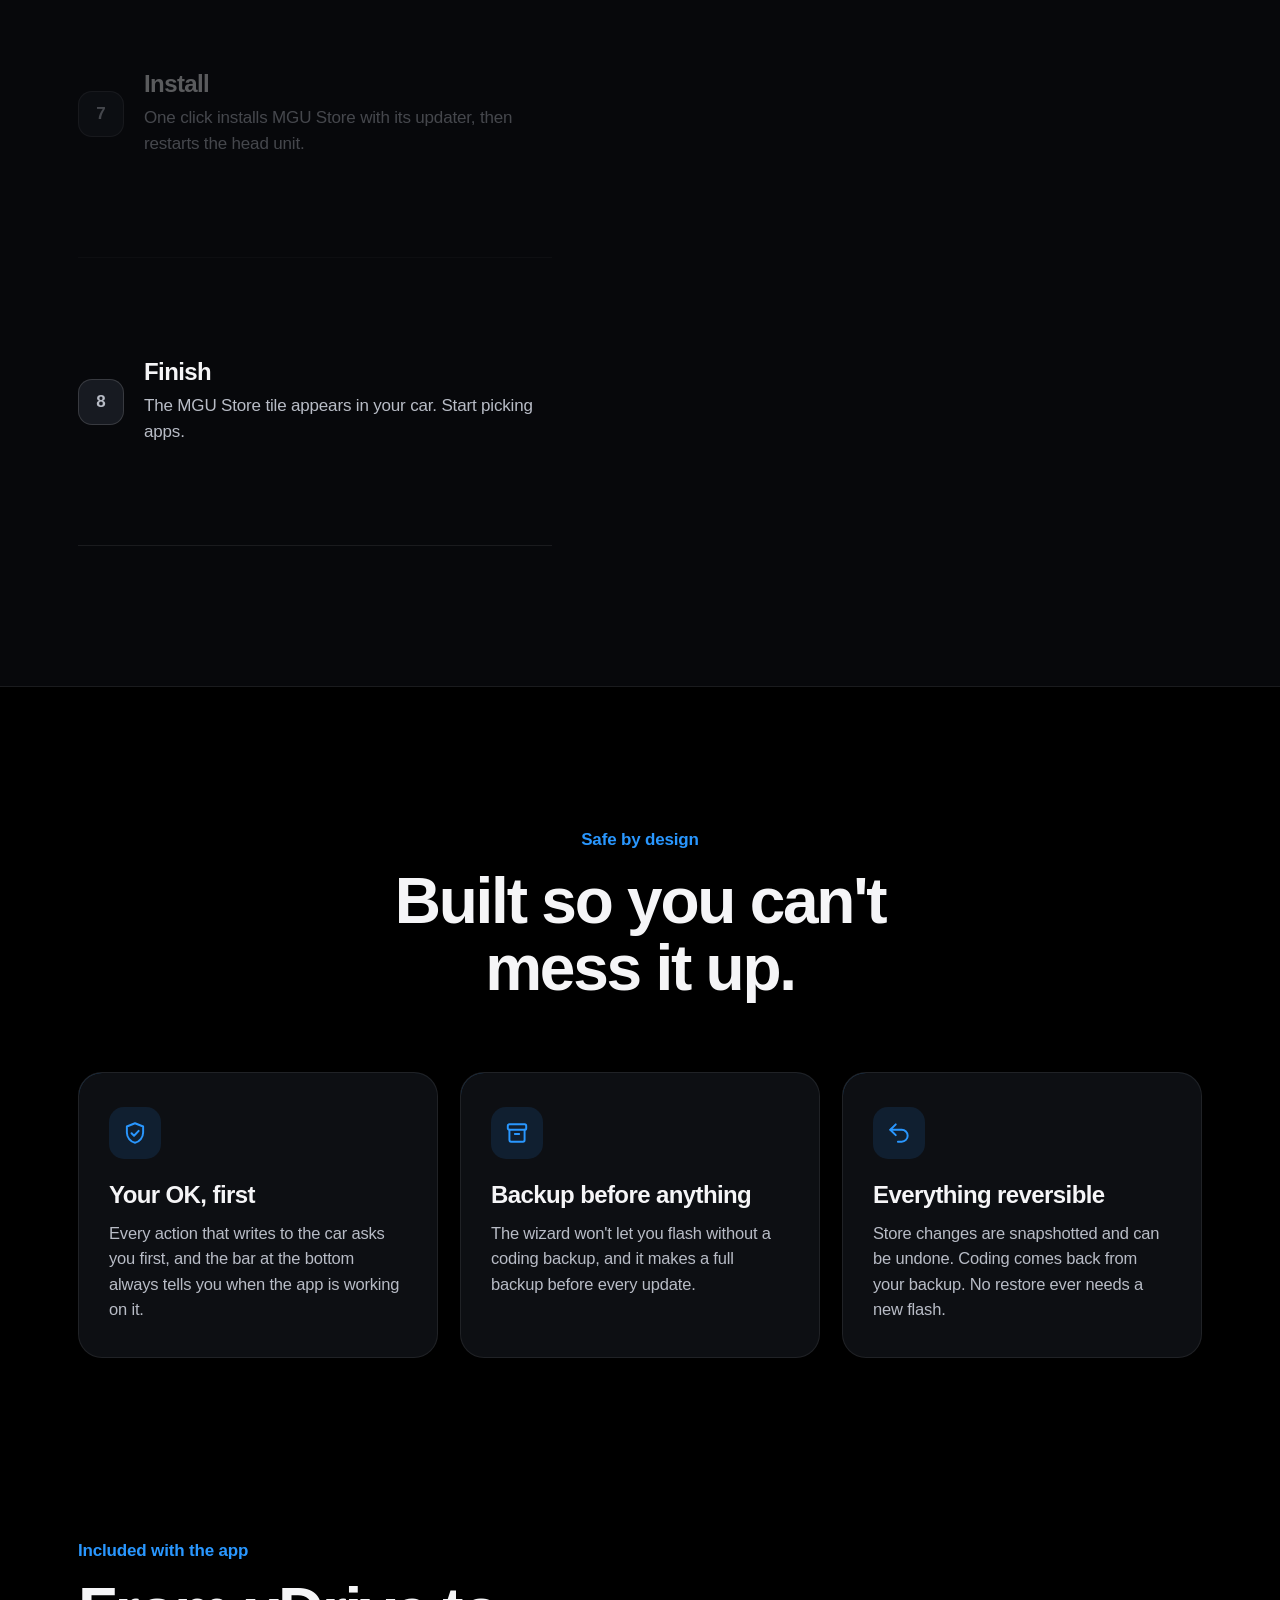
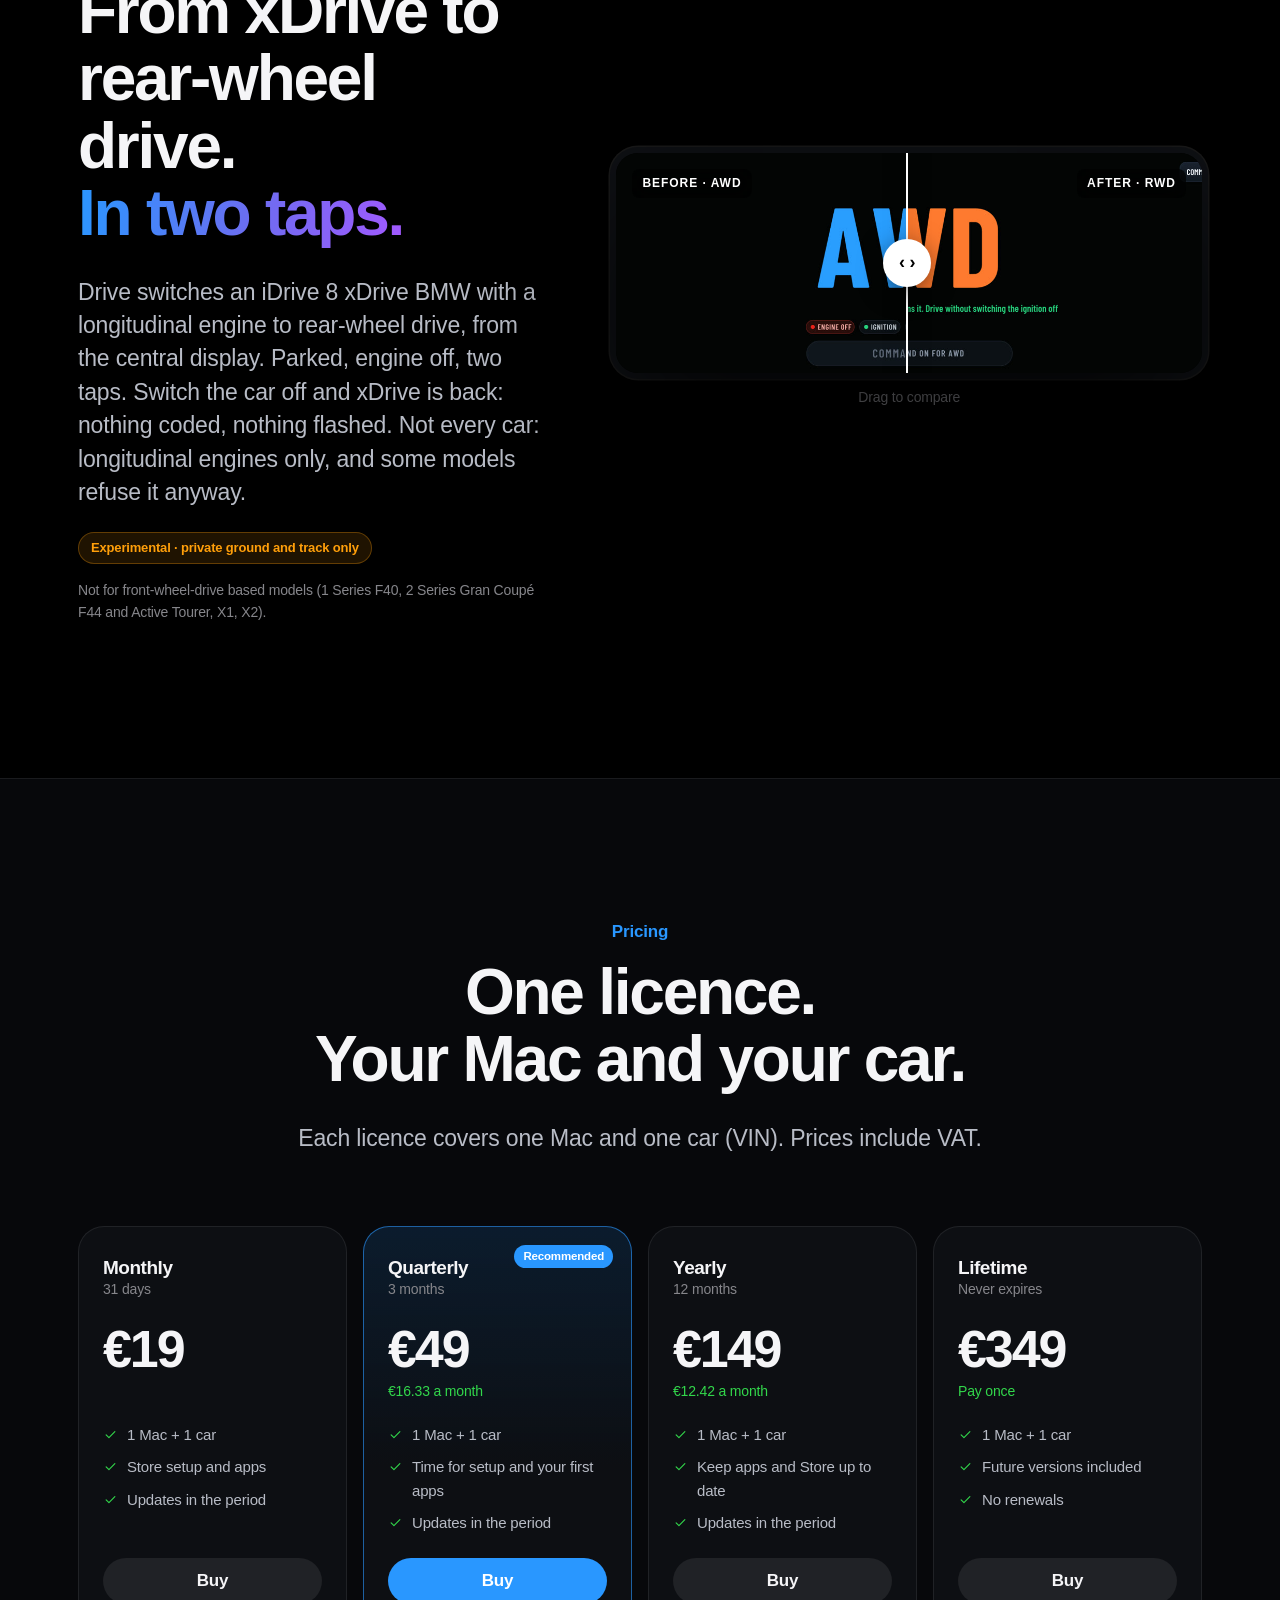
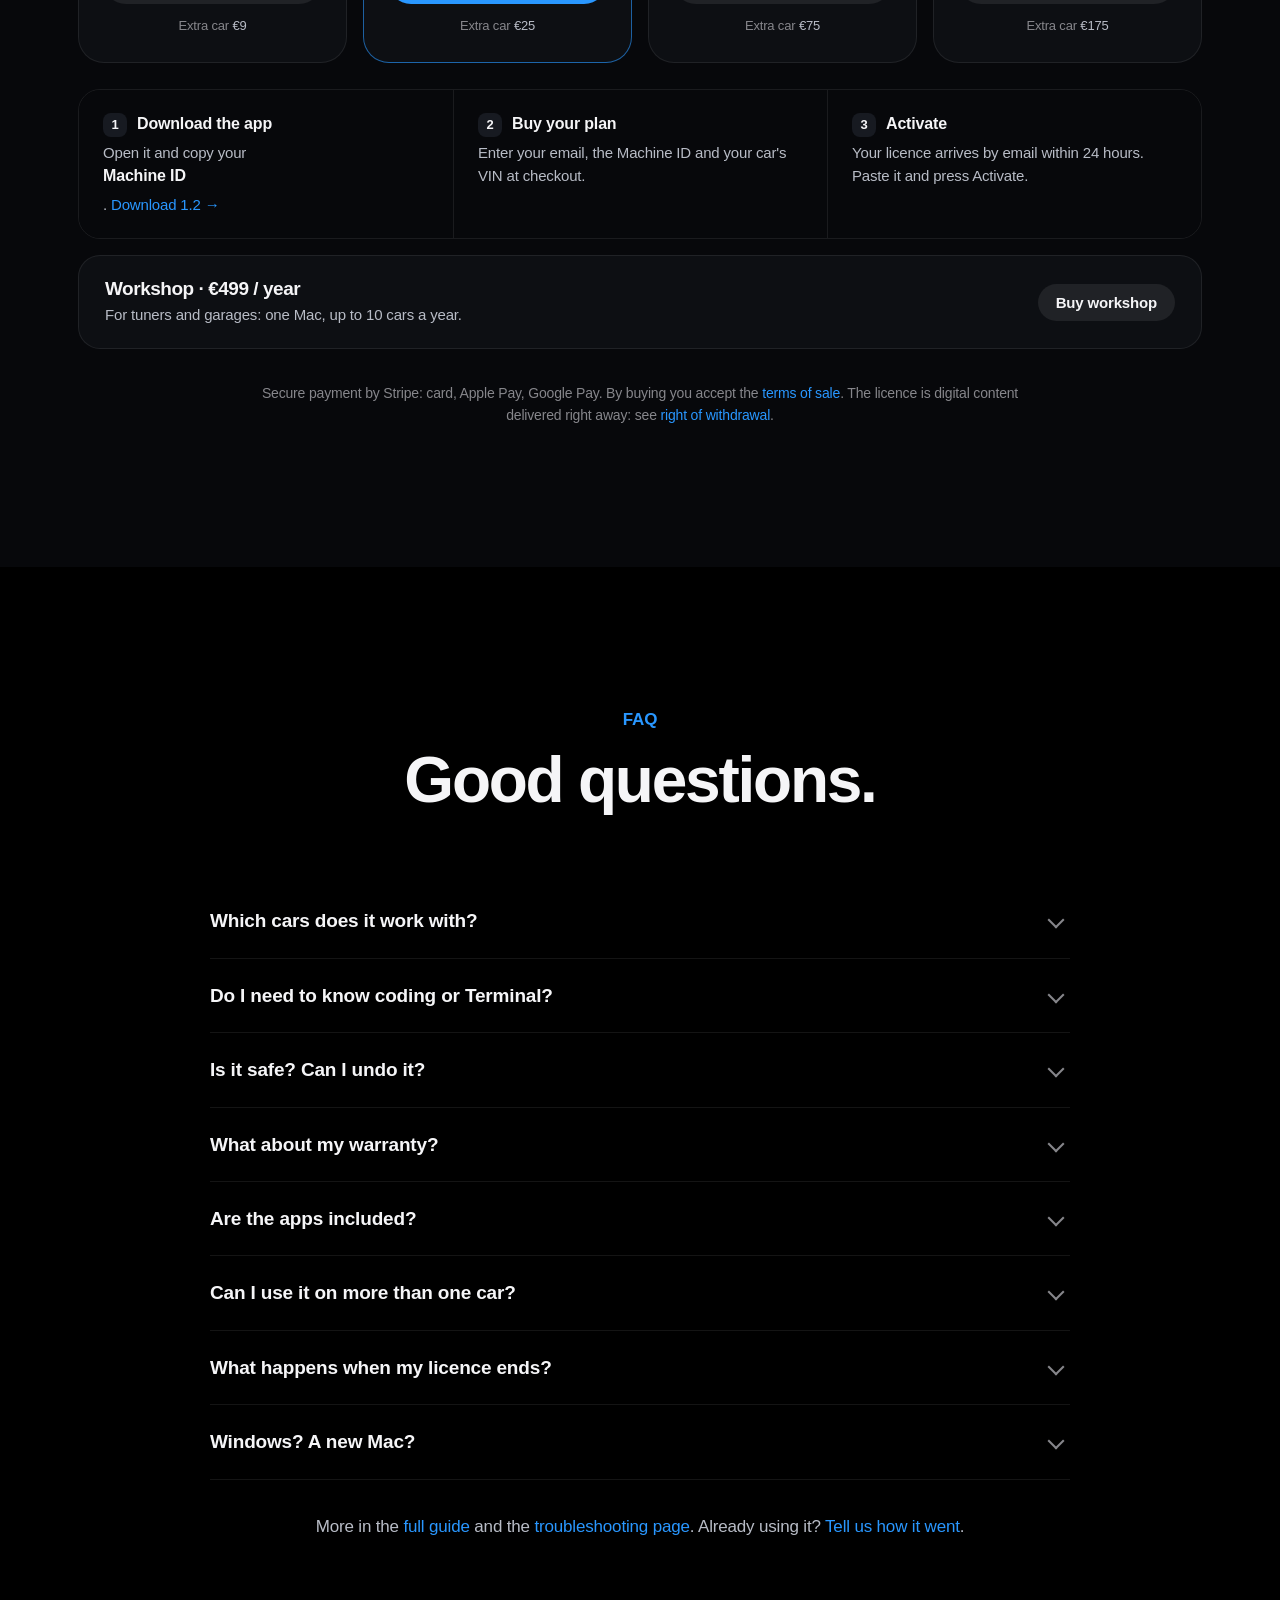
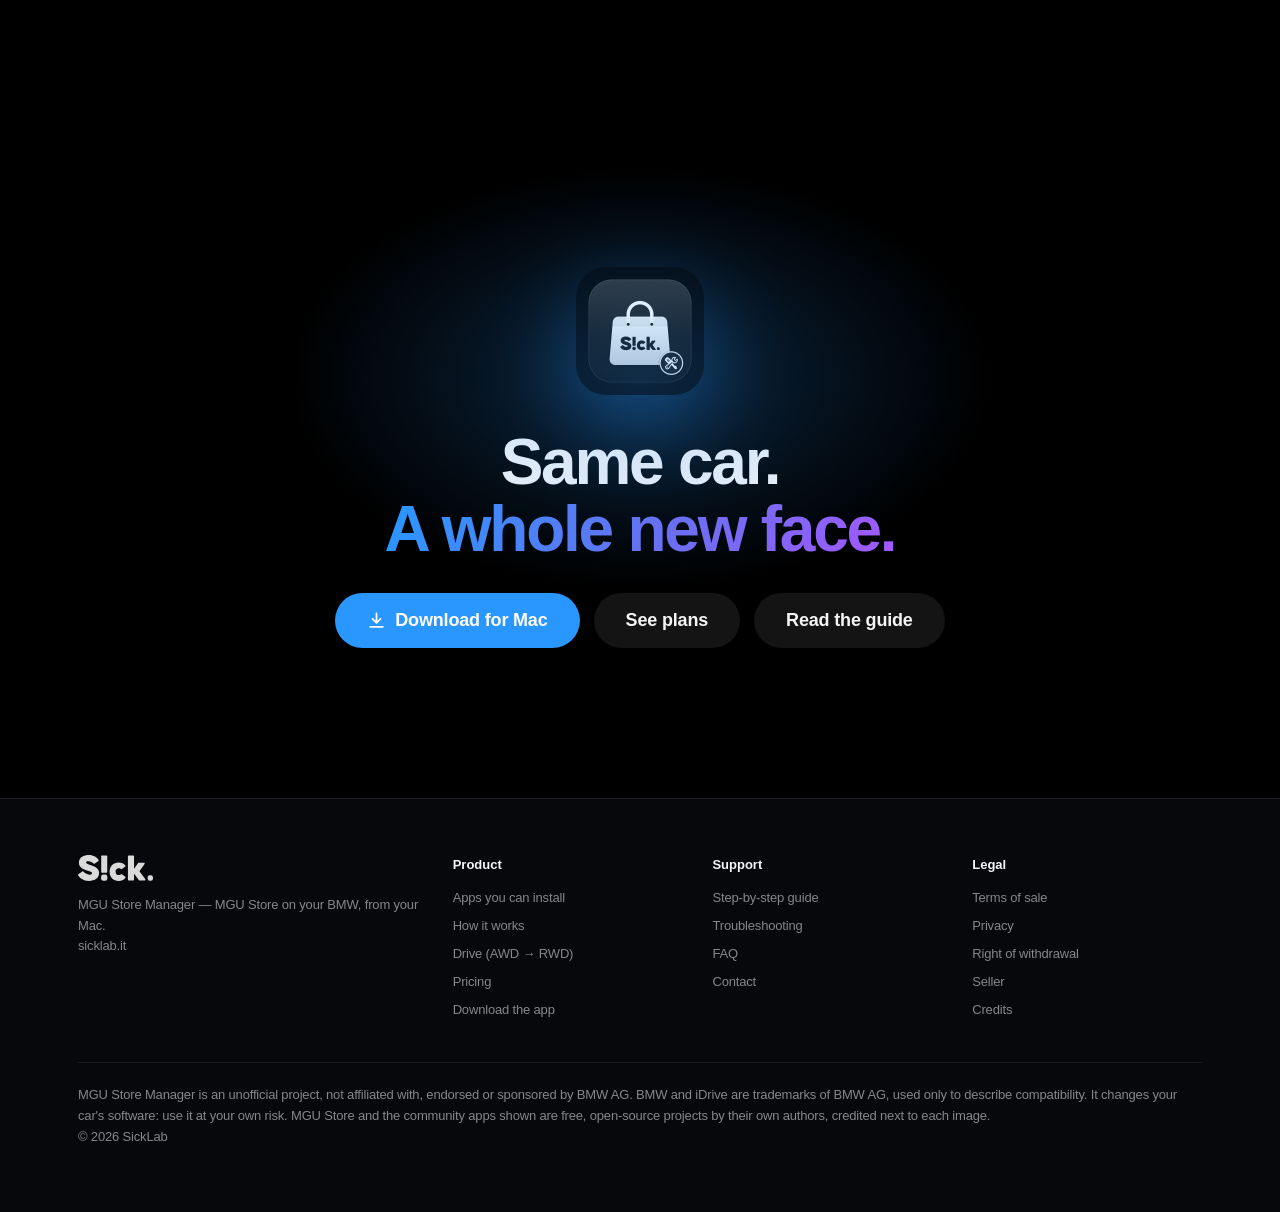
==== commit 5b29ed27: "Version 1.2: guide button on the home page, what you need first, Drive limits Co-Authored-By: Claude" ====
--- a/index.html
+++ b/index.html
@@ -12,7 +12,7 @@
 <meta property="og:image" content="https://sicklab.it/assets/img/og.jpg"><meta property="og:type" content="website"><meta property="og:site_name" content="sicklab.it">
 <meta name="twitter:card" content="summary_large_image">
 <link rel="icon" href="assets/img/favicon.png"><link rel="apple-touch-icon" href="assets/img/apple-touch-icon.png">
-<link rel="stylesheet" href="assets/site.css?v=1795536422">
+<link rel="stylesheet" href="assets/site.css?v=1795619213">
 </head>
 <body>
 <header class="nav"><div class="wrap">
@@ -34,14 +34,15 @@
 <section class="hero">
   <div class="glow"></div>
   <div class="wrap">
-    <div class="kick rv"><span class="pill">1.1</span><span lang="en">MGU Store Manager for macOS</span><span lang="it">MGU Store Manager per macOS</span></div>
+    <div class="kick rv"><span class="pill">1.2</span><span lang="en">MGU Store Manager for macOS</span><span lang="it">MGU Store Manager per macOS</span></div>
     <h1 class="rv" style="--d:.05s"><span lang="en">Unlock the BMW <span class="grad">you already own.</span></span><span lang="it">Sblocca la BMW <span class="grad">che hai già.</span></span></h1>
     <p class="sub rv" style="--d:.12s"><span lang="en">MGU Store on your iDrive 7 or 8, installed from your Mac in a few guided steps. New cluster themes, live data, track tools and the features your car keeps hidden.</span><span lang="it">MGU Store sul tuo iDrive 7 o 8, installato dal Mac in pochi passi guidati. Nuovi temi del quadro, dati in tempo reale, strumenti da pista e le funzioni che la tua auto tiene nascoste.</span></p>
     <div class="ctas rv" style="--d:.18s">
       <a class="btn lg" href="https://github.com/sicklab-sicklab/sicklab.it/releases/latest/download/MGU-Store-Manager.dmg" rel="noopener"><svg class="i" viewBox="0 0 24 24" aria-hidden="true"><path d="M12 3v12m0 0-5-5m5 5 5-5M4 20h16"/></svg><span lang="en">Download for Mac</span><span lang="it">Scarica per Mac</span></a>
       <a class="btn lg ghost" href="#pricing"><span lang="en">See plans</span><span lang="it">Vedi i piani</span></a>
-    </div>
-    <div class="meta rv" style="--d:.22s"><span lang="en">Version 1.1 · macOS 14 or newer · Apple silicon and Intel</span><span lang="it">Versione 1.1 · macOS 14 o successivo · Apple silicon e Intel</span></div>
+      <a class="btn lg ghost" href="guide.html"><span lang="en">Read the guide</span><span lang="it">Leggi la guida</span></a>
+    </div>
+    <div class="meta rv" style="--d:.22s"><span lang="en">Version 1.2 · macOS 14 or newer · Apple silicon and Intel</span><span lang="it">Versione 1.2 · macOS 14 o successivo · Apple silicon e Intel</span></div>
     <div class="stage">
       <div class="mac"><img src="assets/img/app/en/overview.jpg" data-src-en="assets/img/app/en/overview.jpg" data-src-it="assets/img/app/it/overview.jpg" alt="MGU Store Manager" width="1600" height="1144"></div>
       <div class="car"><video class="loop" muted loop playsinline preload="metadata" poster="assets/img/community/gt3.jpg" src="assets/video/gt3.mp4"></video></div>
@@ -177,7 +178,7 @@
     <div class="rv">
       <span class="eyebrow"><span lang="en">Included with the app</span><span lang="it">Inclusa con l'app</span></span>
       <h2><span lang="en">From xDrive to rear-wheel drive.<br><span class="grad">In two taps.</span></span><span lang="it">Da xDrive a trazione posteriore.<br><span class="grad">In due tocchi.</span></span></h2>
-      <p class="lede"><span lang="en">Drive switches an iDrive 8 xDrive BMW with a longitudinal engine to rear-wheel drive, from the central display. Parked, engine off, two taps. Switch the car off and xDrive is back: nothing coded, nothing flashed.</span><span lang="it">Drive porta una BMW xDrive con iDrive 8 e motore longitudinale alla trazione posteriore, dallo schermo centrale. Auto ferma, motore spento, due tocchi. Spegni l'auto e torna l'xDrive: niente codifica, niente flash.</span></p>
+      <p class="lede"><span lang="en">Drive switches an iDrive 8 xDrive BMW with a longitudinal engine to rear-wheel drive, from the central display. Parked, engine off, two taps. Switch the car off and xDrive is back: nothing coded, nothing flashed. Not every car: longitudinal engines only, and some models refuse it anyway.</span><span lang="it">Drive porta una BMW xDrive con iDrive 8 e motore longitudinale alla trazione posteriore, dallo schermo centrale. Auto ferma, motore spento, due tocchi. Spegni l'auto e torna l'xDrive: niente codifica, niente flash. Non funziona su tutte le auto: solo motore longitudinale, e su alcuni modelli non è possibile comunque.</span></p>
       <span class="pill"><span lang="en">Experimental · private ground and track only</span><span lang="it">Sperimentale · solo aree private e pista</span></span>
       <p class="small muted" style="margin-top:16px"><span lang="en">Not for front-wheel-drive based models (1 Series F40, 2 Series Gran Coupé F44 and Active Tourer, X1, X2).</span><span lang="it">Non per i modelli a trazione anteriore di base (Serie 1 F40, Serie 2 Gran Coupé F44 e Active Tourer, X1, X2).</span></p>
     </div>
@@ -233,7 +234,7 @@
       </div>
     </div>
     <div class="how-buy rv">
-      <div><b><i>1</i><span lang="en">Download the app</span><span lang="it">Scarica l'app</span></b><span lang="en">Open it and copy your <b>Machine ID</b>.</span><span lang="it">Aprila e copia il tuo <b>Machine ID</b>.</span> <a href="https://github.com/sicklab-sicklab/sicklab.it/releases/latest/download/MGU-Store-Manager.dmg" rel="noopener"><span lang="en">Download</span><span lang="it">Scarica</span> 1.1 →</a></div>
+      <div><b><i>1</i><span lang="en">Download the app</span><span lang="it">Scarica l'app</span></b><span lang="en">Open it and copy your <b>Machine ID</b>.</span><span lang="it">Aprila e copia il tuo <b>Machine ID</b>.</span> <a href="https://github.com/sicklab-sicklab/sicklab.it/releases/latest/download/MGU-Store-Manager.dmg" rel="noopener"><span lang="en">Download</span><span lang="it">Scarica</span> 1.2 →</a></div>
       <div><b><i>2</i><span lang="en">Buy your plan</span><span lang="it">Compra il piano</span></b><span lang="en">Enter your email, the Machine ID and your car's VIN at checkout.</span><span lang="it">Al pagamento inserisci email, Machine ID e VIN dell'auto.</span></div>
       <div><b><i>3</i><span lang="en">Activate</span><span lang="it">Attiva</span></b><span lang="en">Your licence arrives by email within 24 hours. Paste it and press Activate.</span><span lang="it">La licenza arriva via email entro 24 ore. Incollala e premi Attiva.</span></div>
     </div>
@@ -274,6 +275,7 @@
     <div class="ctas rv" style="--d:.12s">
       <a class="btn lg" href="https://github.com/sicklab-sicklab/sicklab.it/releases/latest/download/MGU-Store-Manager.dmg" rel="noopener"><svg class="i" viewBox="0 0 24 24" aria-hidden="true"><path d="M12 3v12m0 0-5-5m5 5 5-5M4 20h16"/></svg><span lang="en">Download for Mac</span><span lang="it">Scarica per Mac</span></a>
       <a class="btn lg ghost" href="#pricing"><span lang="en">See plans</span><span lang="it">Vedi i piani</span></a>
+      <a class="btn lg ghost" href="guide.html"><span lang="en">Read the guide</span><span lang="it">Leggi la guida</span></a>
     </div>
   </div>
 </section>
@@ -291,6 +293,6 @@
   </div>
   <div class="legal"><span lang="en">MGU Store Manager is an unofficial project, not affiliated with, endorsed or sponsored by BMW AG. BMW and iDrive are trademarks of BMW AG, used only to describe compatibility. It changes your car's software: use it at your own risk. MGU Store and the community apps shown are free, open-source projects by their own authors, credited next to each image.</span><span lang="it">MGU Store Manager è un progetto non ufficiale, non affiliato, approvato o sponsorizzato da BMW AG. BMW e iDrive sono marchi di BMW AG, citati solo per indicare la compatibilità. Modifica il software della tua auto: lo usi a tuo rischio. MGU Store e le app della community mostrate sono progetti gratuiti e open source dei loro autori, citati accanto a ogni immagine.</span><br>© 2026 SickLab</div>
 </div></footer>
-<script src="assets/site.js?v=1795536422"></script>
+<script src="assets/site.js?v=1795619213"></script>
 </body>
 </html>
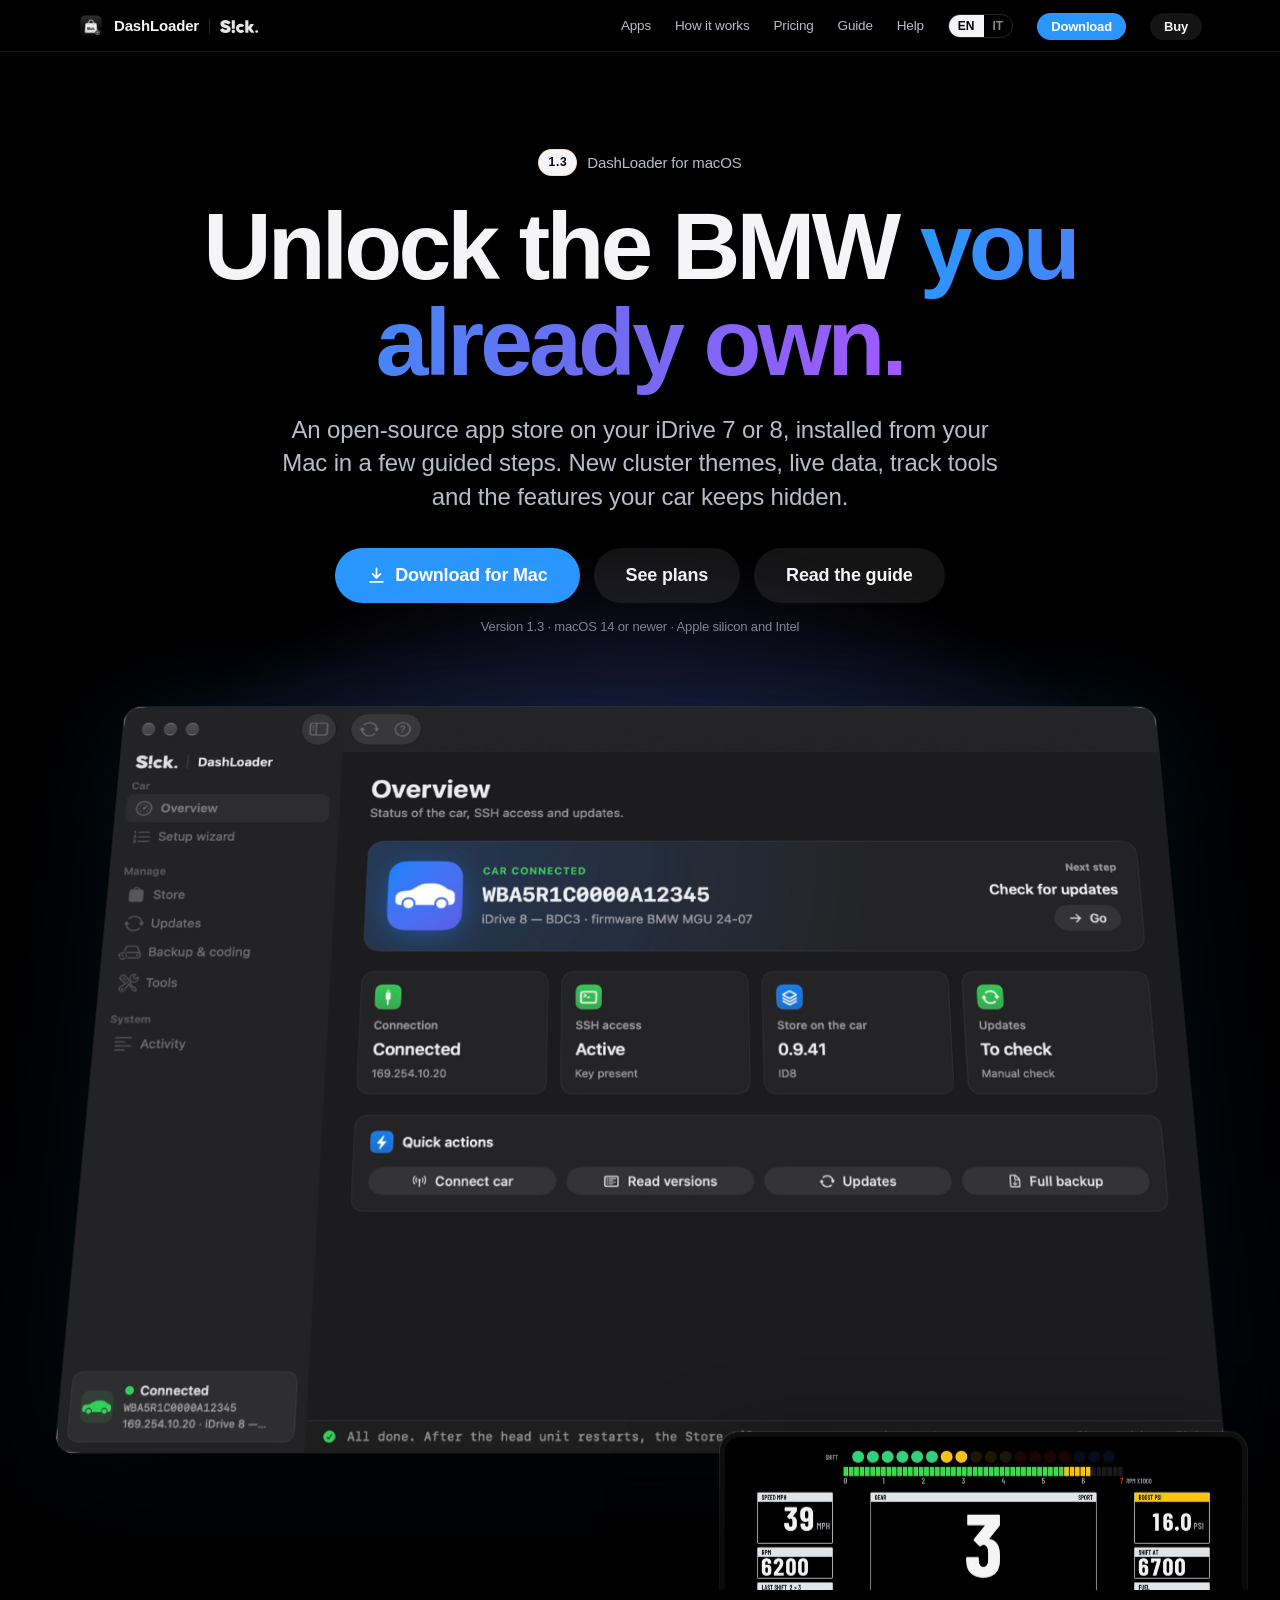
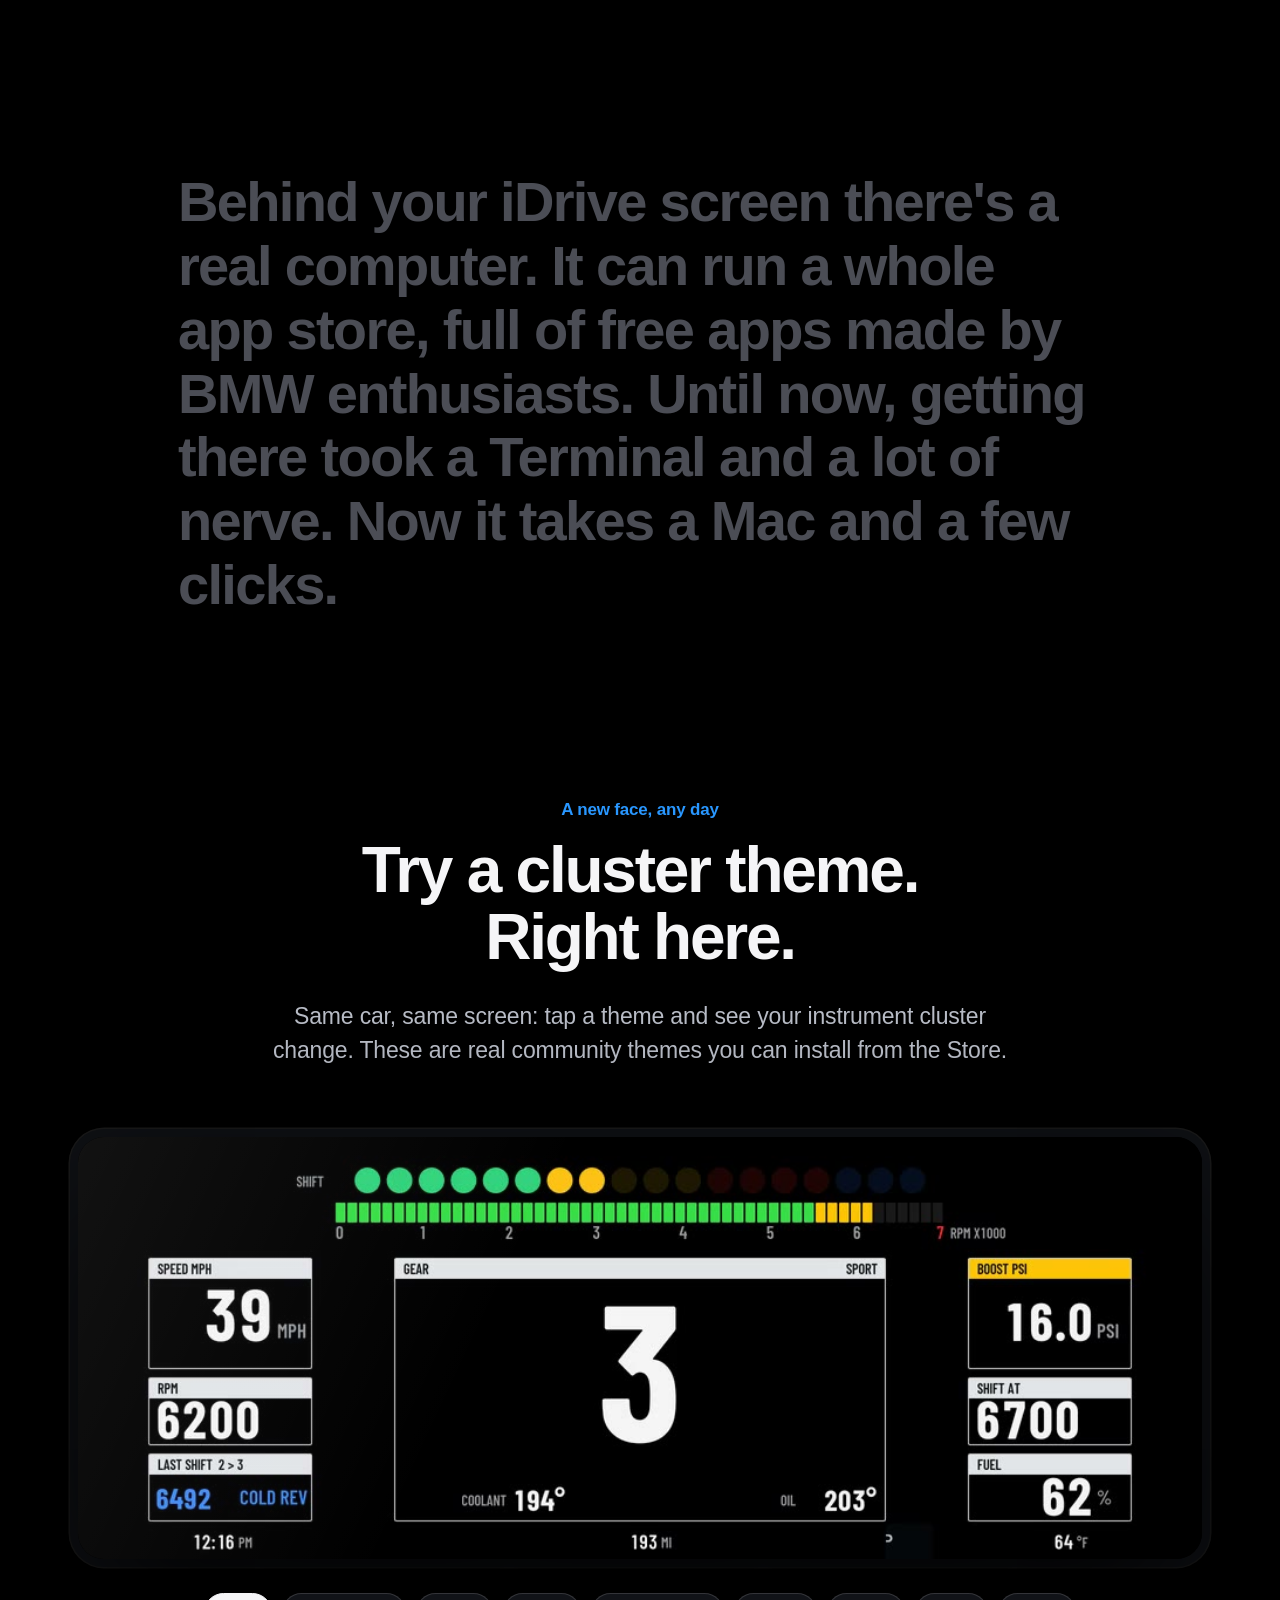
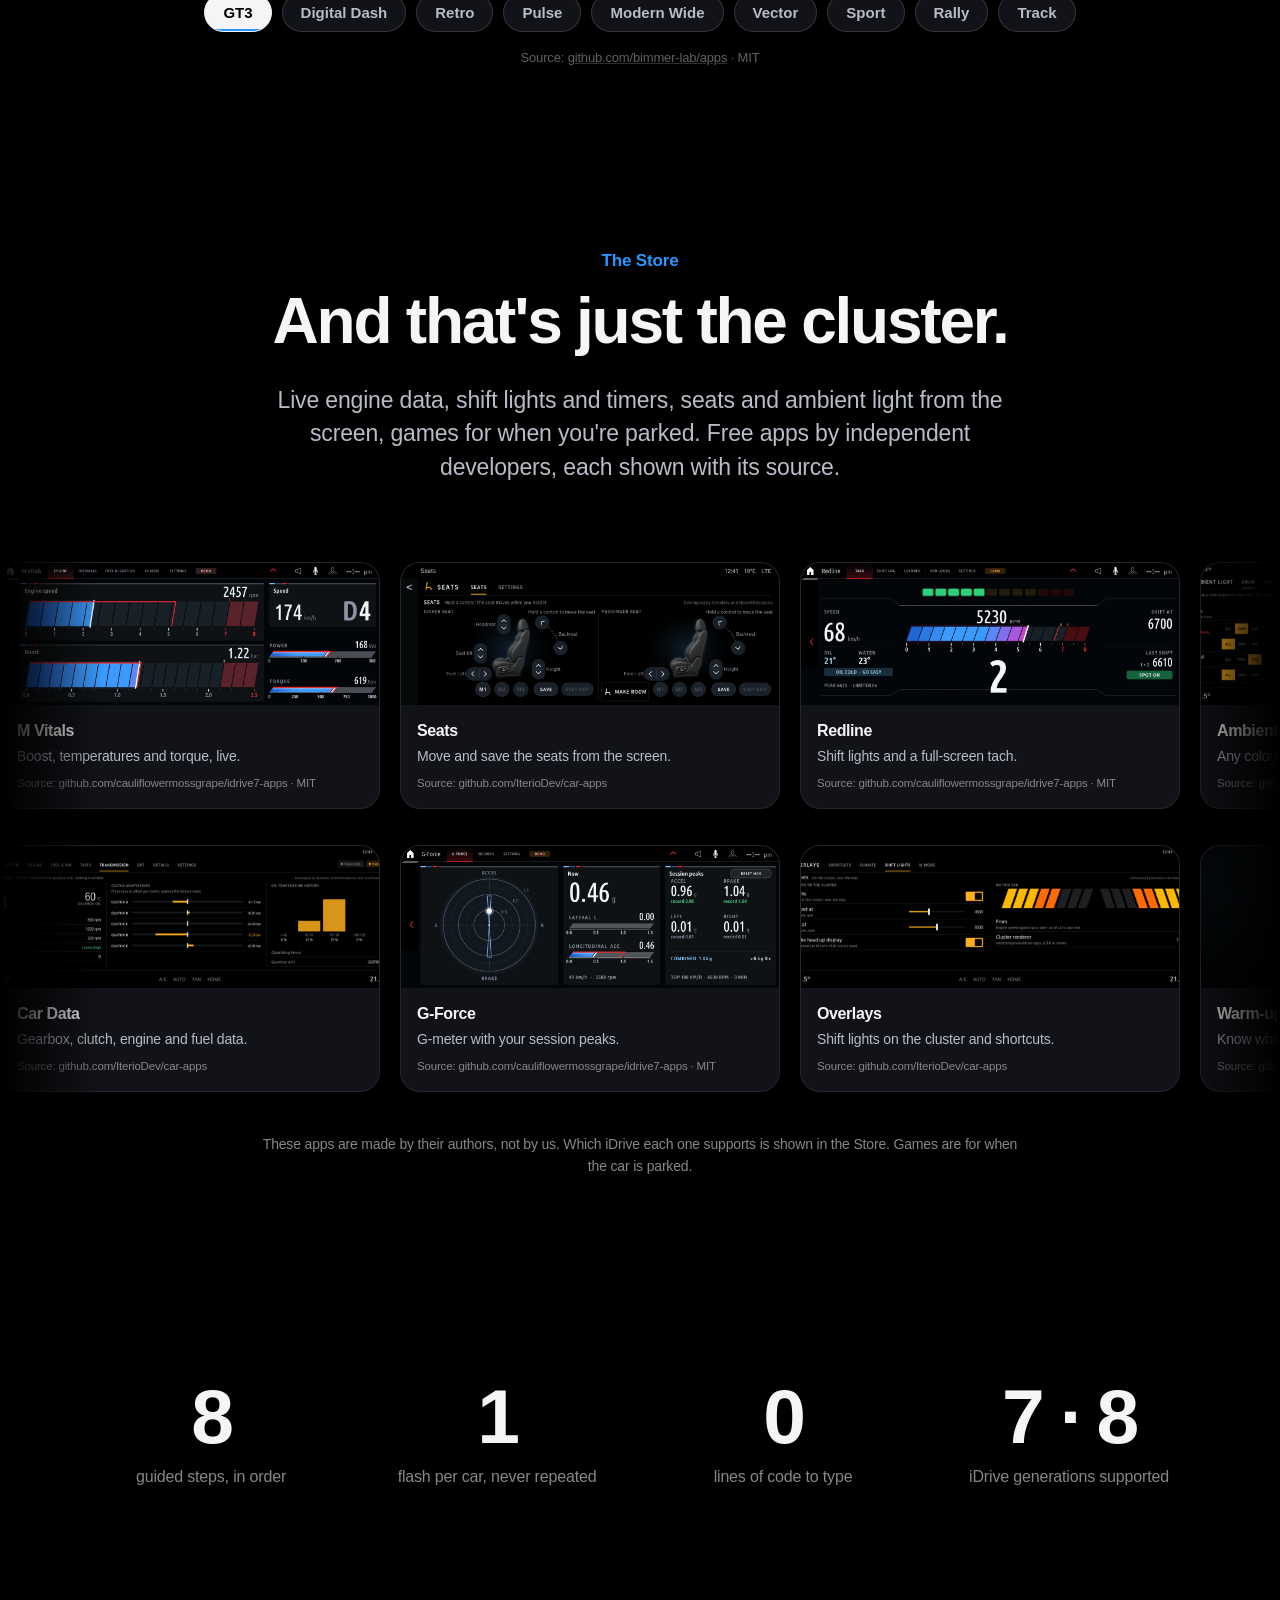
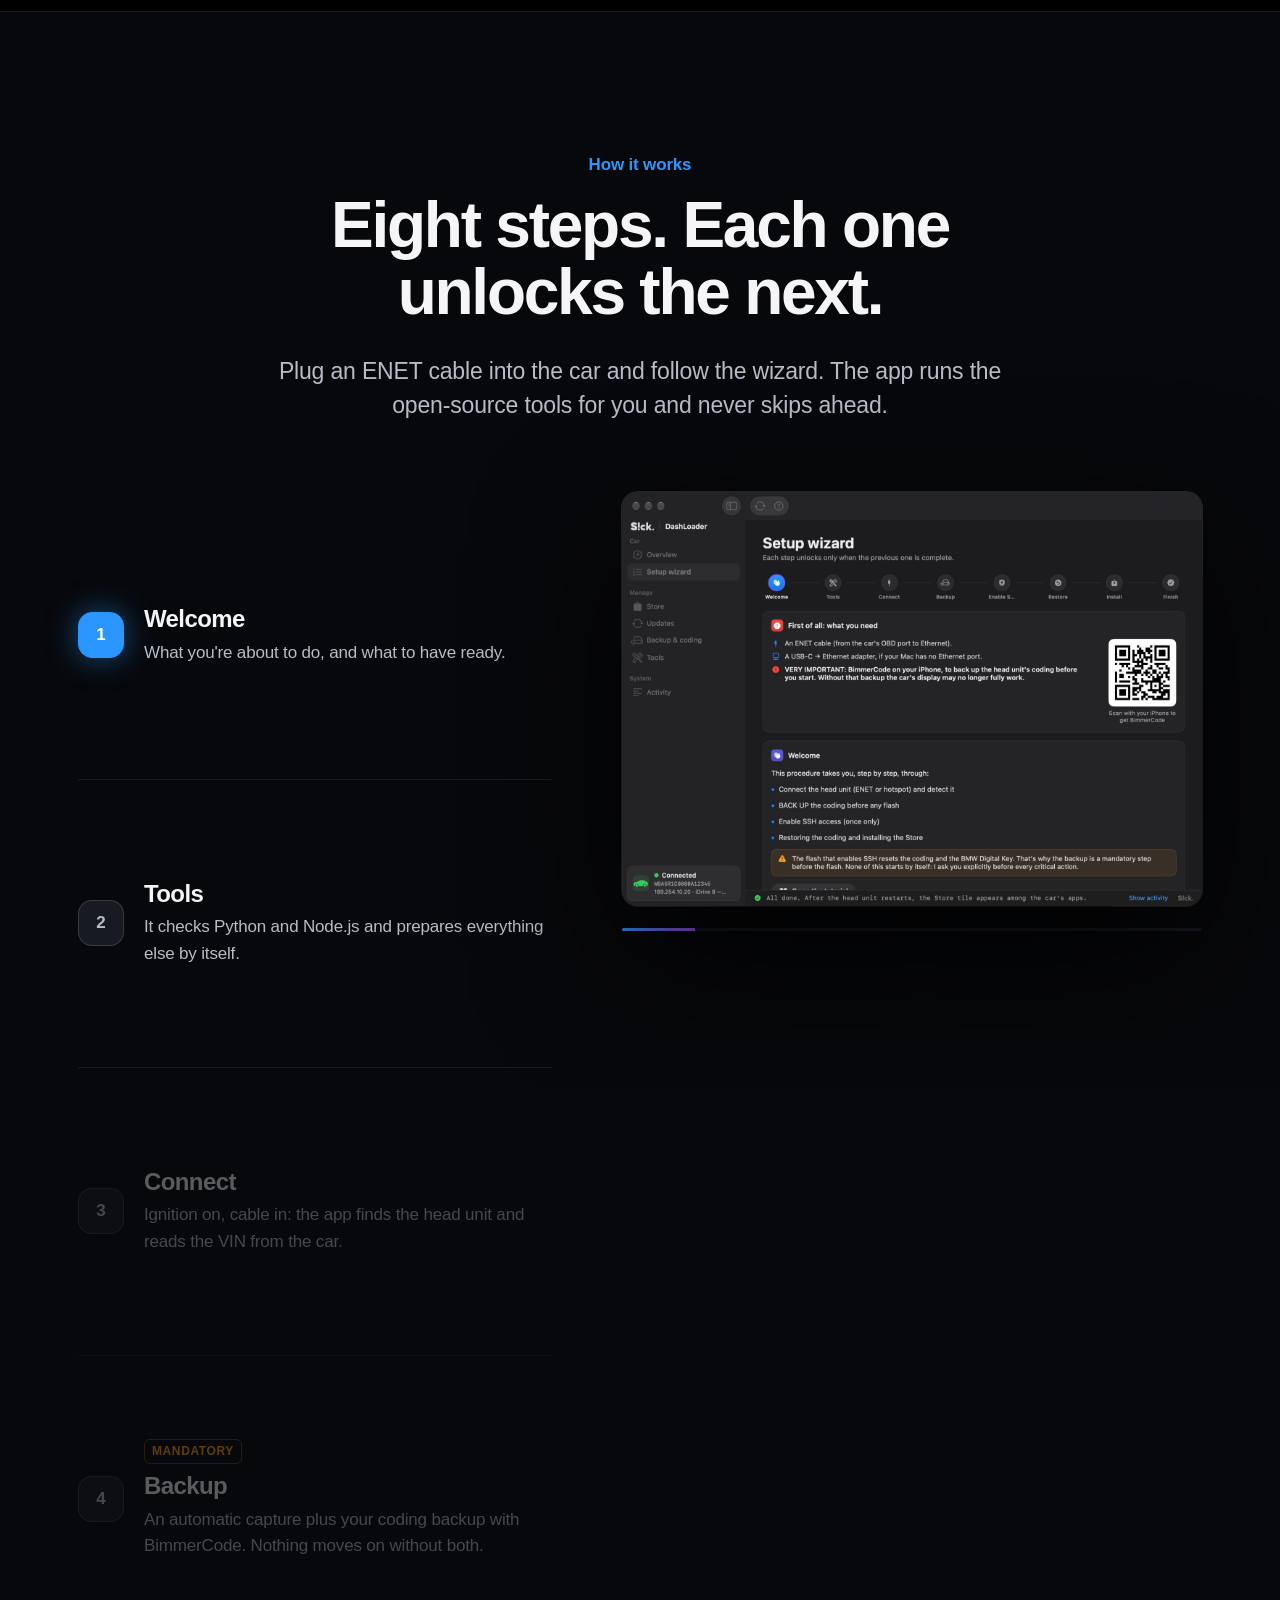
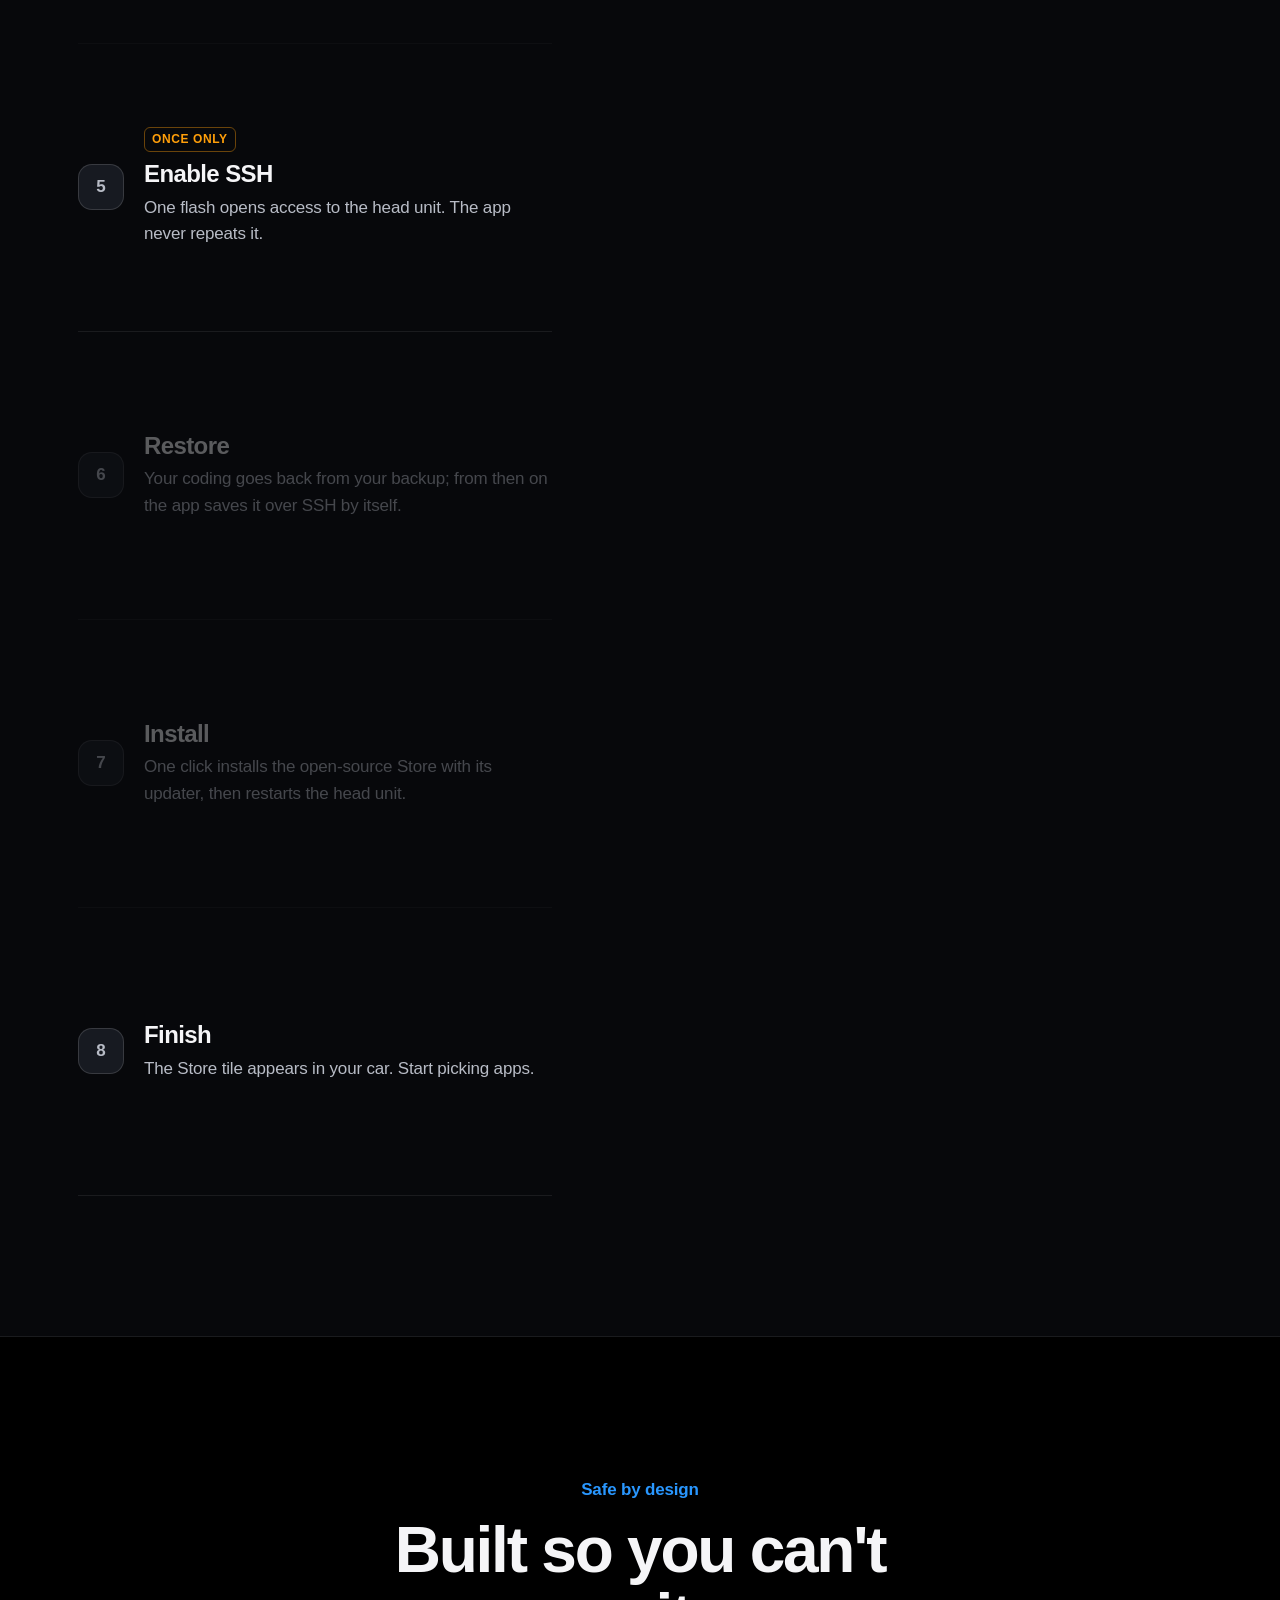
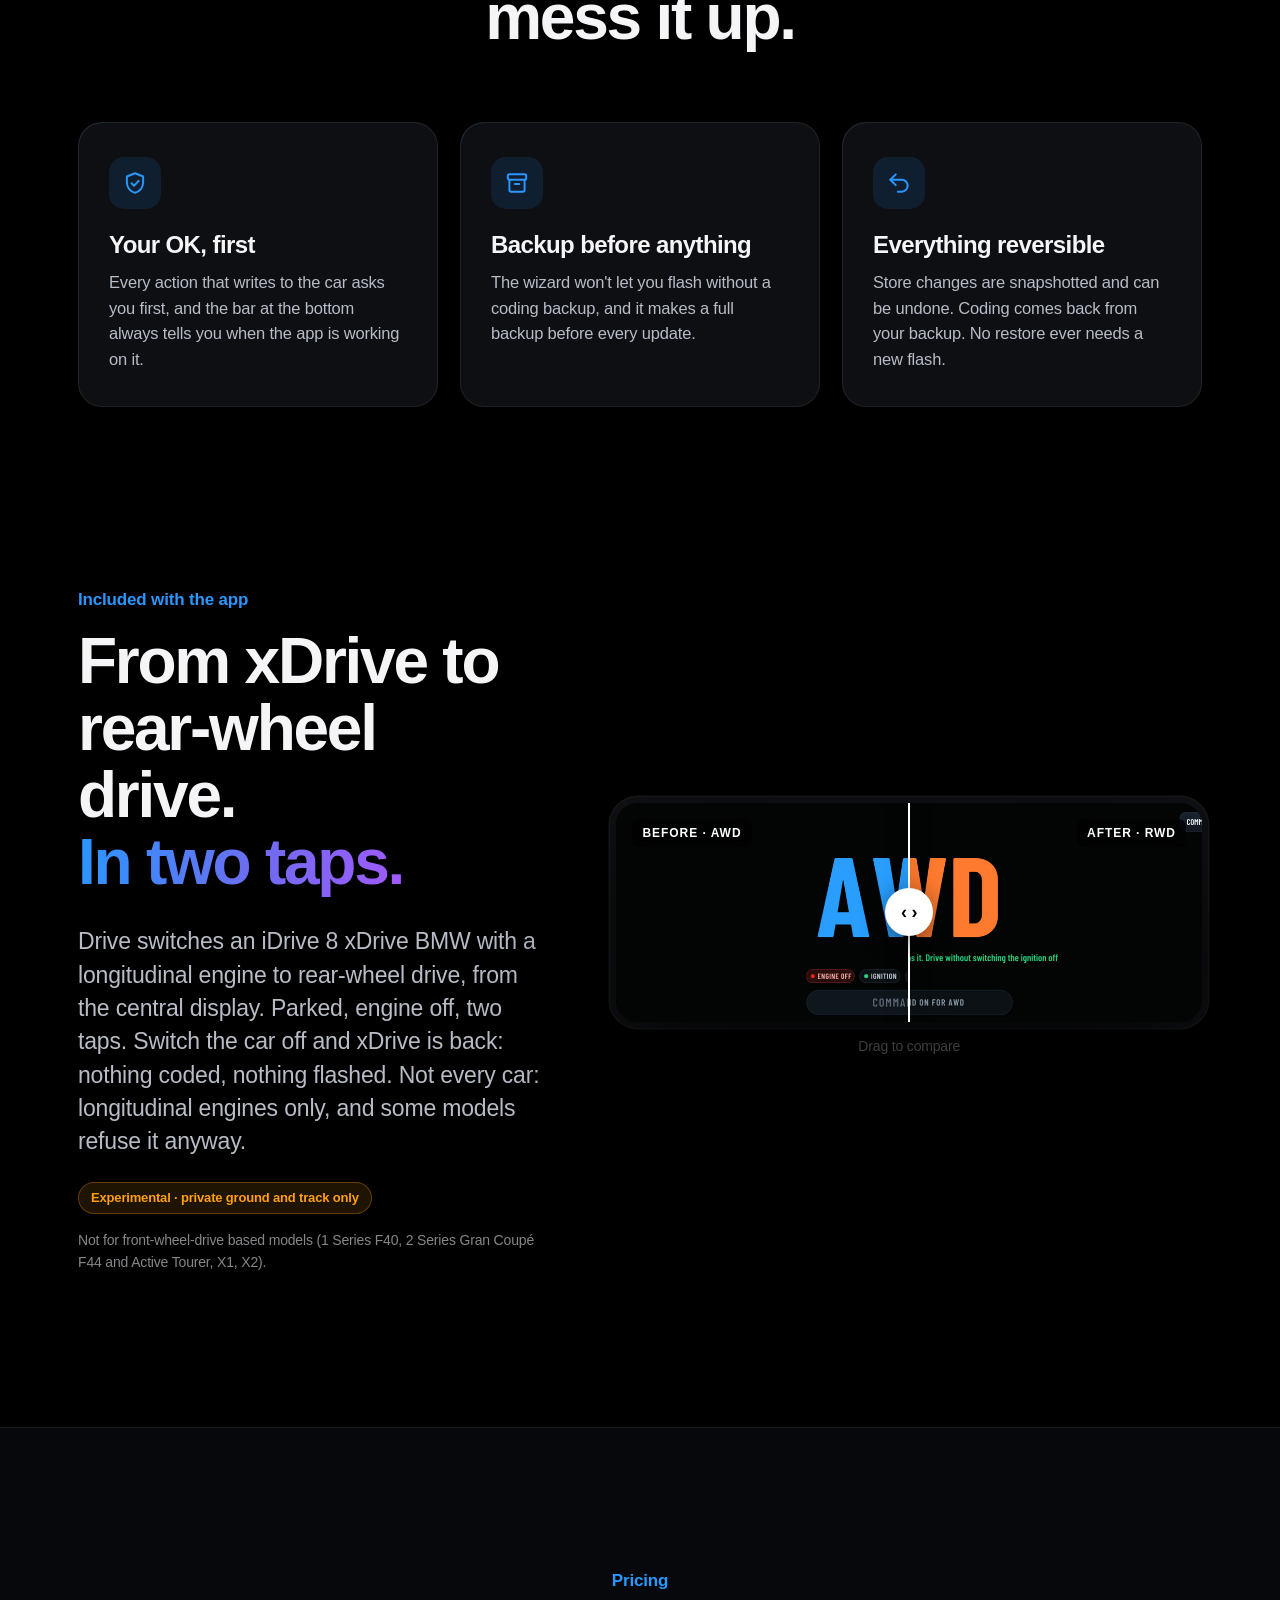
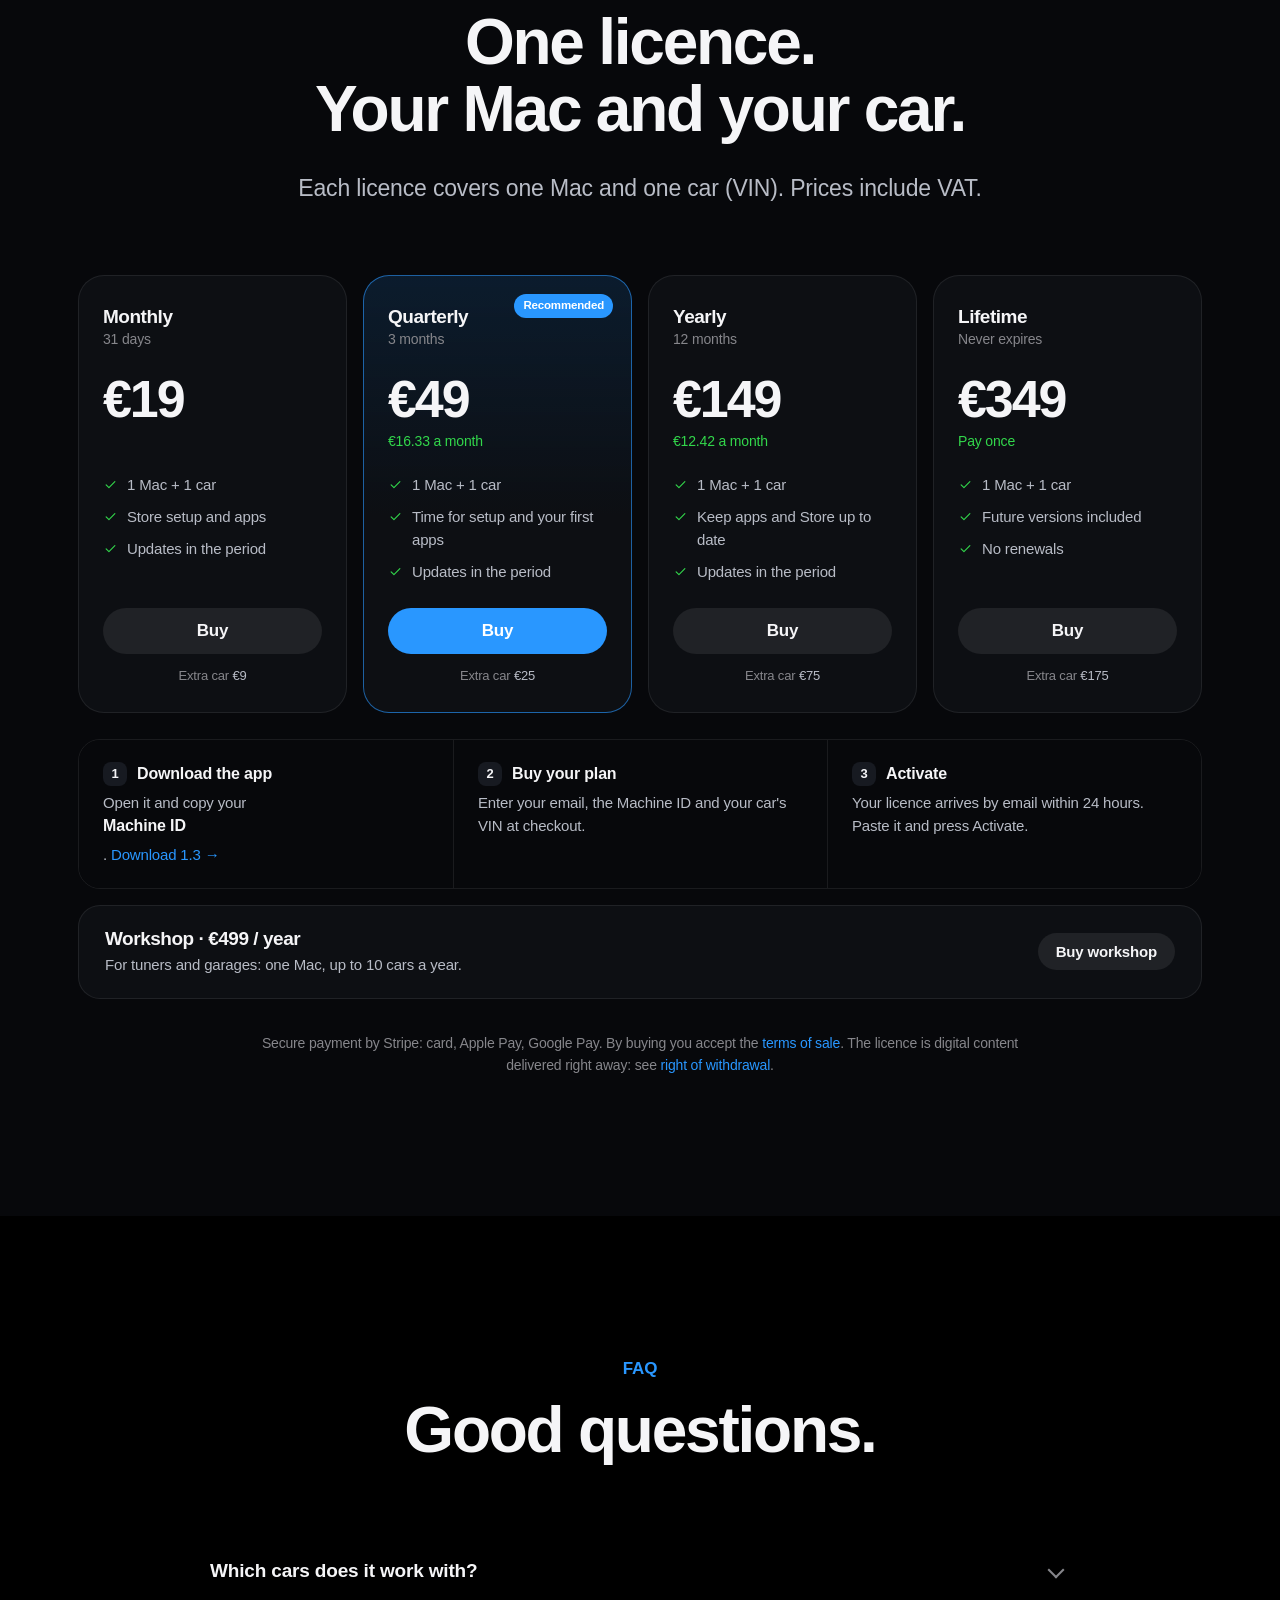
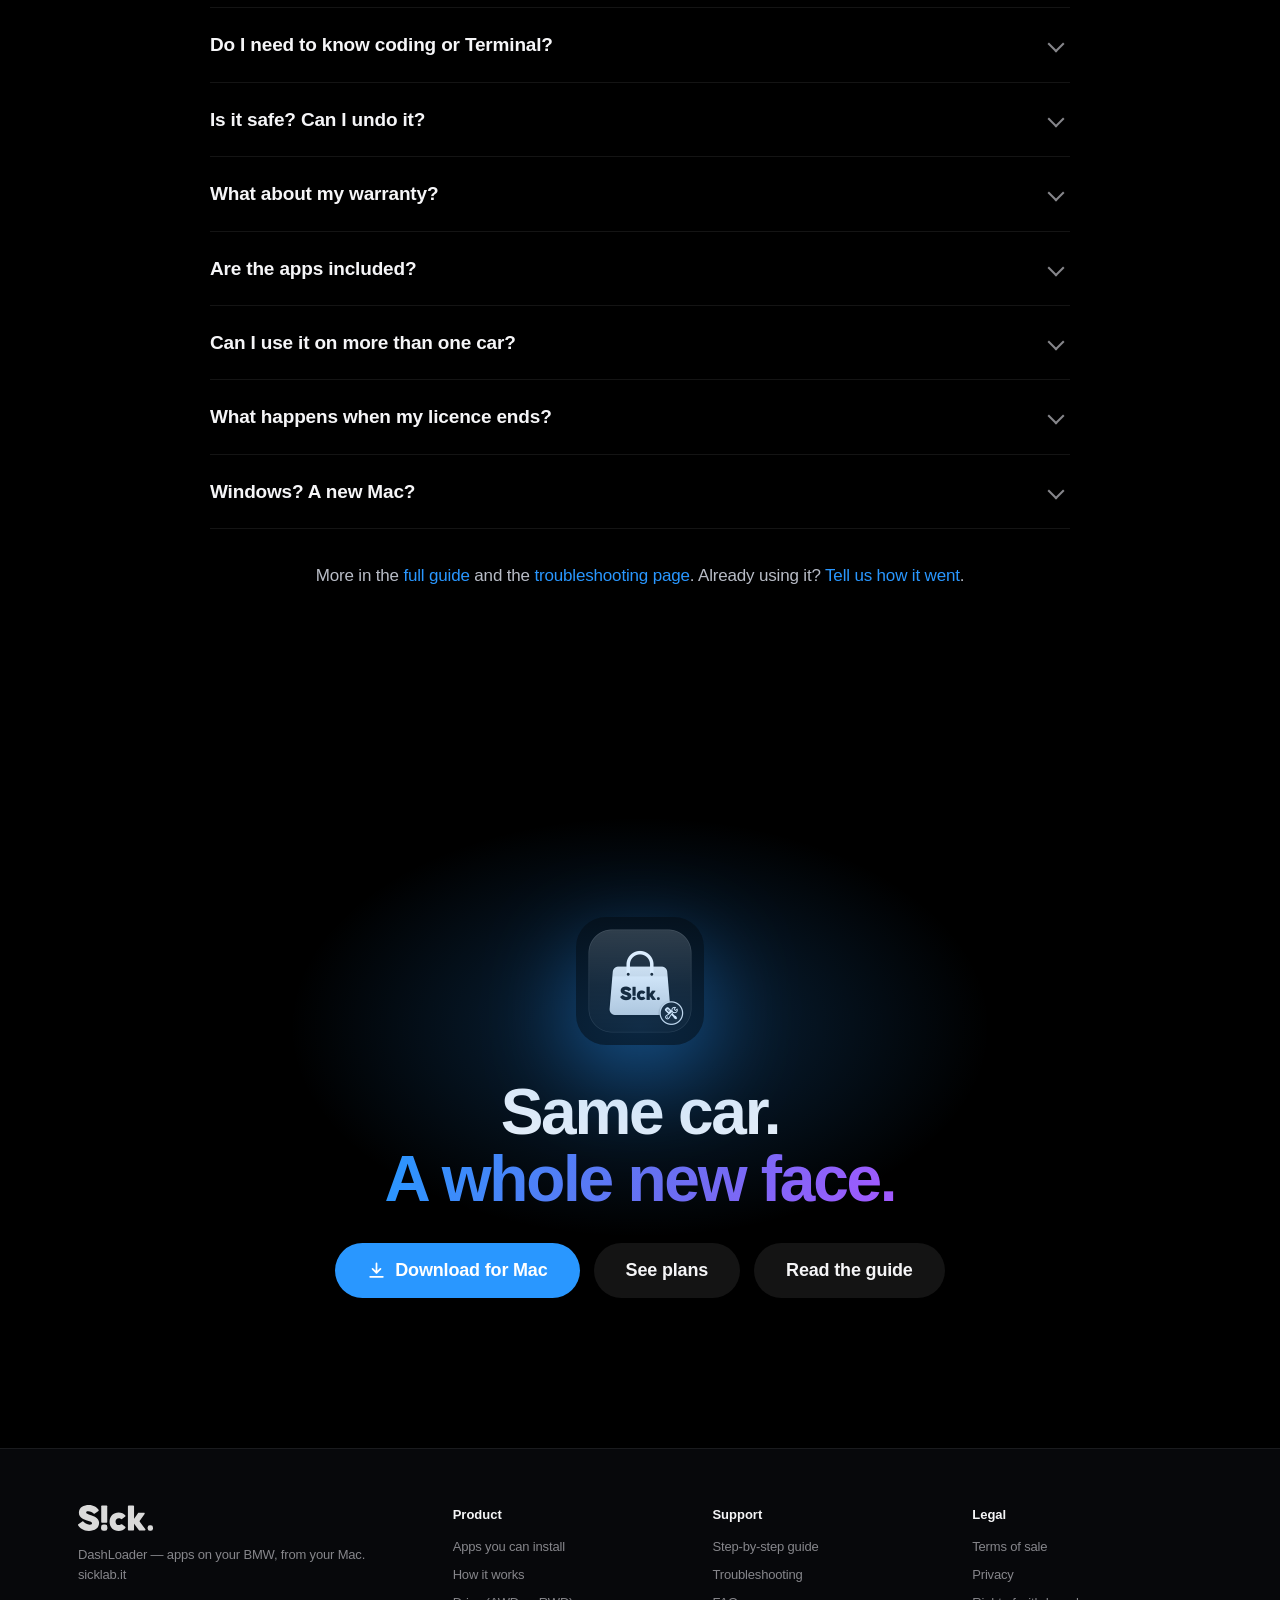
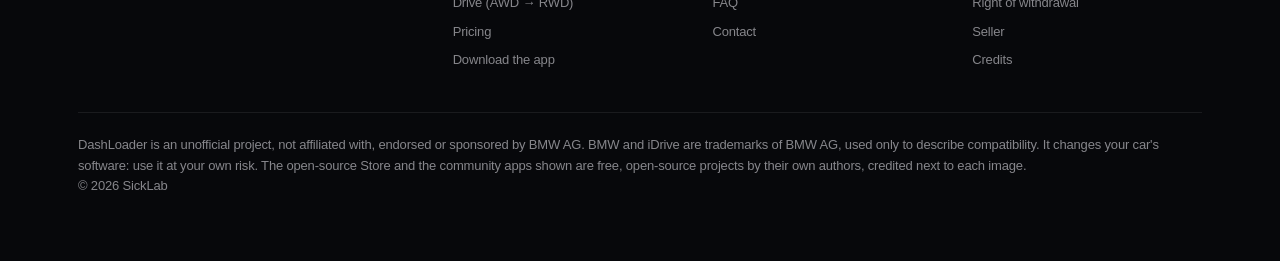
==== commit 5c16da19: "Rename the app to DashLoader; remove the third-party Store's name, screenshots and video Co-Authored" ====
--- a/index.html
+++ b/index.html
@@ -3,20 +3,20 @@
 <head>
 <meta charset="utf-8">
 <meta name="viewport" content="width=device-width, initial-scale=1, viewport-fit=cover">
-<title>MGU Store Manager — MGU Store on your BMW, from your Mac</title>
-<meta name="title-en" content="MGU Store Manager — MGU Store on your BMW, from your Mac"><meta name="title-it" content="MGU Store Manager — MGU Store sulla tua BMW, dal tuo Mac">
-<meta name="description" content="Install MGU Store on your BMW iDrive 7 or 8 from your Mac: guided steps, coding backup first, no Terminal. Free community apps: cluster themes, live data, track tools.">
+<title>DashLoader — apps on your BMW, from your Mac</title>
+<meta name="title-en" content="DashLoader — apps on your BMW, from your Mac"><meta name="title-it" content="DashLoader — app sulla tua BMW, dal tuo Mac">
+<meta name="description" content="Install an open-source app store on your BMW iDrive 7 or 8 from your Mac: guided steps, coding backup first, no Terminal. Free community apps: cluster themes, live data, track tools.">
 <meta name="theme-color" content="#000000">
 <link rel="canonical" href="https://sicklab.it/">
-<meta property="og:title" content="MGU Store Manager — MGU Store on your BMW, from your Mac"><meta property="og:description" content="Install MGU Store on your BMW iDrive 7 or 8 from your Mac: guided steps, coding backup first, no Terminal. Free community apps: cluster themes, live data, track tools."><meta property="og:url" content="https://sicklab.it/">
+<meta property="og:title" content="DashLoader — apps on your BMW, from your Mac"><meta property="og:description" content="Install an open-source app store on your BMW iDrive 7 or 8 from your Mac: guided steps, coding backup first, no Terminal. Free community apps: cluster themes, live data, track tools."><meta property="og:url" content="https://sicklab.it/">
 <meta property="og:image" content="https://sicklab.it/assets/img/og.jpg"><meta property="og:type" content="website"><meta property="og:site_name" content="sicklab.it">
 <meta name="twitter:card" content="summary_large_image">
 <link rel="icon" href="assets/img/favicon.png"><link rel="apple-touch-icon" href="assets/img/apple-touch-icon.png">
-<link rel="stylesheet" href="assets/site.css?v=1795619213">
+<link rel="stylesheet" href="assets/site.css?v=1795719172">
 </head>
 <body>
 <header class="nav"><div class="wrap">
-  <a class="brand" href="index.html"><img class="ic" src="assets/img/icon.png" alt="">MGU Store Manager<span class="bar"></span><img class="sk" src="assets/img/sick.svg" alt="S!ck."></a>
+  <a class="brand" href="index.html"><img class="ic" src="assets/img/icon.png" alt="">DashLoader<span class="bar"></span><img class="sk" src="assets/img/sick.svg" alt="S!ck."></a>
   <button class="menu-btn" aria-label="Menu"><svg viewBox="0 0 24 24" fill="none" stroke="currentColor" stroke-width="1.8" stroke-linecap="round"><path d="M4 8h16M4 16h16"/></svg></button>
   <nav class="links">
     <a href="index.html#apps"><span lang="en">Apps</span><span lang="it">App</span></a>
@@ -25,7 +25,7 @@
     <a href="guide.html"><span lang="en">Guide</span><span lang="it">Guida</span></a>
     <a href="help.html"><span lang="en">Help</span><span lang="it">Aiuto</span></a>
     <span class="langsw"><button data-set="en">EN</button><button data-set="it">IT</button></span>
-    <a class="btn sm" href="https://github.com/sicklab-sicklab/sicklab.it/releases/latest/download/MGU-Store-Manager.dmg" rel="noopener"><span lang="en">Download</span><span lang="it">Scarica</span></a>
+    <a class="btn sm" href="https://github.com/sicklab-sicklab/sicklab.it/releases/latest/download/DashLoader.dmg" rel="noopener"><span lang="en">Download</span><span lang="it">Scarica</span></a>
     <a class="btn sm ghost" href="index.html#pricing"><span lang="en">Buy</span><span lang="it">Acquista</span></a>
   </nav>
 </div></header>
@@ -34,17 +34,17 @@
 <section class="hero">
   <div class="glow"></div>
   <div class="wrap">
-    <div class="kick rv"><span class="pill">1.2</span><span lang="en">MGU Store Manager for macOS</span><span lang="it">MGU Store Manager per macOS</span></div>
+    <div class="kick rv"><span class="pill">1.3</span><span lang="en">DashLoader for macOS</span><span lang="it">DashLoader per macOS</span></div>
     <h1 class="rv" style="--d:.05s"><span lang="en">Unlock the BMW <span class="grad">you already own.</span></span><span lang="it">Sblocca la BMW <span class="grad">che hai già.</span></span></h1>
-    <p class="sub rv" style="--d:.12s"><span lang="en">MGU Store on your iDrive 7 or 8, installed from your Mac in a few guided steps. New cluster themes, live data, track tools and the features your car keeps hidden.</span><span lang="it">MGU Store sul tuo iDrive 7 o 8, installato dal Mac in pochi passi guidati. Nuovi temi del quadro, dati in tempo reale, strumenti da pista e le funzioni che la tua auto tiene nascoste.</span></p>
+    <p class="sub rv" style="--d:.12s"><span lang="en">An open-source app store on your iDrive 7 or 8, installed from your Mac in a few guided steps. New cluster themes, live data, track tools and the features your car keeps hidden.</span><span lang="it">Uno store di app open source sul tuo iDrive 7 o 8, installato dal Mac in pochi passi guidati. Nuovi temi del quadro, dati in tempo reale, strumenti da pista e le funzioni che la tua auto tiene nascoste.</span></p>
     <div class="ctas rv" style="--d:.18s">
-      <a class="btn lg" href="https://github.com/sicklab-sicklab/sicklab.it/releases/latest/download/MGU-Store-Manager.dmg" rel="noopener"><svg class="i" viewBox="0 0 24 24" aria-hidden="true"><path d="M12 3v12m0 0-5-5m5 5 5-5M4 20h16"/></svg><span lang="en">Download for Mac</span><span lang="it">Scarica per Mac</span></a>
+      <a class="btn lg" href="https://github.com/sicklab-sicklab/sicklab.it/releases/latest/download/DashLoader.dmg" rel="noopener"><svg class="i" viewBox="0 0 24 24" aria-hidden="true"><path d="M12 3v12m0 0-5-5m5 5 5-5M4 20h16"/></svg><span lang="en">Download for Mac</span><span lang="it">Scarica per Mac</span></a>
       <a class="btn lg ghost" href="#pricing"><span lang="en">See plans</span><span lang="it">Vedi i piani</span></a>
       <a class="btn lg ghost" href="guide.html"><span lang="en">Read the guide</span><span lang="it">Leggi la guida</span></a>
     </div>
-    <div class="meta rv" style="--d:.22s"><span lang="en">Version 1.2 · macOS 14 or newer · Apple silicon and Intel</span><span lang="it">Versione 1.2 · macOS 14 o successivo · Apple silicon e Intel</span></div>
+    <div class="meta rv" style="--d:.22s"><span lang="en">Version 1.3 · macOS 14 or newer · Apple silicon and Intel</span><span lang="it">Versione 1.3 · macOS 14 o successivo · Apple silicon e Intel</span></div>
     <div class="stage">
-      <div class="mac"><img src="assets/img/app/en/overview.jpg" data-src-en="assets/img/app/en/overview.jpg" data-src-it="assets/img/app/it/overview.jpg" alt="MGU Store Manager" width="1600" height="1144"></div>
+      <div class="mac"><img src="assets/img/app/en/overview.jpg" data-src-en="assets/img/app/en/overview.jpg" data-src-it="assets/img/app/it/overview.jpg" alt="DashLoader" width="1600" height="1144"></div>
       <div class="car"><video class="loop" muted loop playsinline preload="metadata" poster="assets/img/community/gt3.jpg" src="assets/video/gt3.mp4"></video></div>
     </div>
   </div>
@@ -58,24 +58,13 @@
   </div>
 </section>
 
-<!-- ═══ VIDEO ═══ -->
-<section style="padding-top:0">
-  <div class="wrap">
-    <div class="head-c rv"><span class="eyebrow"><span lang="en">Watch</span><span lang="it">Guarda</span></span><h2><span lang="en">The whole idea in a minute.</span><span lang="it">Tutto in un minuto.</span></h2></div>
-    <div class="film rv" style="--d:.08s">
-      <video controls playsinline preload="metadata" src="assets/video/site-en.mp4" poster="assets/video/site-en.jpg"
-        data-video-en="assets/video/site-en.mp4" data-video-it="assets/video/site-it.mp4" data-poster-en="assets/video/site-en.jpg" data-poster-it="assets/video/site-it.jpg"></video>
-    </div>
-  </div>
-</section>
-
 <!-- ═══ PROVA UN TEMA ═══ -->
 <section id="apps" style="padding-top:40px">
   <div class="wrap">
     <div class="head-c rv">
       <span class="eyebrow"><span lang="en">A new face, any day</span><span lang="it">Una faccia nuova, quando vuoi</span></span>
       <h2><span lang="en">Try a cluster theme.<br>Right here.</span><span lang="it">Prova un tema del quadro.<br>Qui, adesso.</span></h2>
-      <p class="lede"><span lang="en">Same car, same screen: tap a theme and see your instrument cluster change. These are real community themes you can install from MGU Store.</span><span lang="it">Stessa auto, stesso schermo: tocca un tema e guarda il quadro strumenti cambiare. Sono temi veri della community che installi da MGU Store.</span></p>
+      <p class="lede"><span lang="en">Same car, same screen: tap a theme and see your instrument cluster change. These are real community themes you can install from the Store.</span><span lang="it">Stessa auto, stesso schermo: tocca un tema e guarda il quadro strumenti cambiare. Sono temi veri della community che installi dallo Store.</span></p>
     </div>
     <div class="tester rv" style="--d:.06s">
       <div class="screen">
@@ -109,13 +98,13 @@
 <section style="padding-top:40px">
   <div class="wrap">
     <div class="head-c rv">
-      <span class="eyebrow"><span lang="en">MGU Store</span><span lang="it">MGU Store</span></span>
+      <span class="eyebrow"><span lang="en">The Store</span><span lang="it">Lo Store</span></span>
       <h2><span lang="en">And that's just the cluster.</span><span lang="it">E questo è solo il quadro.</span></h2>
       <p class="lede"><span lang="en">Live engine data, shift lights and timers, seats and ambient light from the screen, games for when you're parked. Free apps by independent developers, each shown with its source.</span><span lang="it">Dati del motore dal vivo, luci di cambiata e cronometri, sedili e luci ambiente dallo schermo, giochi per quando sei fermo. App gratuite di sviluppatori indipendenti, ognuna con la sua fonte.</span></p>
     </div>
   </div>
   <div class="marquee" style="--t:70s"><div class="track"><div class="app"><div class="m"><video class="loop" muted loop playsinline preload="none" poster="assets/img/community/vitals.jpg" src="assets/video/vitals.mp4"></video></div><div class="b"><h4>M Vitals</h4><p><span lang="en">Boost, temperatures and torque, live.</span><span lang="it">Boost, temperature e coppia, dal vivo.</span></p><span class="s"><span lang="en">Source</span><span lang="it">Fonte</span>: <a href="https://github.com/cauliflowermossgrape/idrive7-apps" rel="noopener">github.com/cauliflowermossgrape/idrive7-apps</a> · MIT</span></div></div><div class="app"><div class="m"><img loading="lazy" src="assets/img/community/seats.jpg" alt="Seats"></div><div class="b"><h4>Seats</h4><p><span lang="en">Move and save the seats from the screen.</span><span lang="it">Muovi e memorizza i sedili dallo schermo.</span></p><span class="s"><span lang="en">Source</span><span lang="it">Fonte</span>: <a href="https://github.com/IterioDev/car-apps" rel="noopener">github.com/IterioDev/car-apps</a></span></div></div><div class="app"><div class="m"><video class="loop" muted loop playsinline preload="none" poster="assets/img/community/redline.jpg" src="assets/video/redline.mp4"></video></div><div class="b"><h4>Redline</h4><p><span lang="en">Shift lights and a full-screen tach.</span><span lang="it">Luci di cambiata e contagiri a tutto schermo.</span></p><span class="s"><span lang="en">Source</span><span lang="it">Fonte</span>: <a href="https://github.com/cauliflowermossgrape/idrive7-apps" rel="noopener">github.com/cauliflowermossgrape/idrive7-apps</a> · MIT</span></div></div><div class="app"><div class="m"><img loading="lazy" src="assets/img/community/ambient.jpg" alt="Ambient Light"></div><div class="b"><h4>Ambient Light</h4><p><span lang="en">Any colour, zone by zone.</span><span lang="it">Qualsiasi colore, zona per zona.</span></p><span class="s"><span lang="en">Source</span><span lang="it">Fonte</span>: <a href="https://github.com/IterioDev/car-apps" rel="noopener">github.com/IterioDev/car-apps</a></span></div></div><div class="app"><div class="m"><img loading="lazy" src="assets/img/community/enginecare.jpg" alt="Engine Care"></div><div class="b"><h4>Engine Care</h4><p><span lang="en">Oil health, cold starts, diagnostics.</span><span lang="it">Salute dell'olio, partenze a freddo, diagnosi.</span></p><span class="s"><span lang="en">Source</span><span lang="it">Fonte</span>: <a href="https://github.com/aurelmarius/bmw-apps" rel="noopener">github.com/aurelmarius/bmw-apps</a></span></div></div><div class="app"><div class="m"><video class="loop" muted loop playsinline preload="none" poster="assets/img/community/draggy.jpg" src="assets/video/draggy.mp4"></video></div><div class="b"><h4>Drag Timer</h4><p><span lang="en">0–100, 100–200, quarter mile.</span><span lang="it">0–100, 100–200, quarto di miglio.</span></p><span class="s"><span lang="en">Source</span><span lang="it">Fonte</span>: <a href="https://github.com/cauliflowermossgrape/idrive7-apps" rel="noopener">github.com/cauliflowermossgrape/idrive7-apps</a> · MIT</span></div></div><div class="app"><div class="m"><img loading="lazy" src="assets/img/community/laprecord.jpg" alt="Lap Record"></div><div class="b"><h4>Lap Record</h4><p><span lang="en">A racing game, for when you are parked.</span><span lang="it">Un gioco di corse, per quando sei fermo.</span></p><span class="s"><span lang="en">Source</span><span lang="it">Fonte</span>: <a href="https://github.com/aurelmarius/bmw-games" rel="noopener">github.com/aurelmarius/bmw-games</a></span></div></div><div style="display:contents" aria-hidden="true"><div class="app"><div class="m"><video class="loop" muted loop playsinline preload="none" poster="assets/img/community/vitals.jpg" src="assets/video/vitals.mp4"></video></div><div class="b"><h4>M Vitals</h4><p><span lang="en">Boost, temperatures and torque, live.</span><span lang="it">Boost, temperature e coppia, dal vivo.</span></p><span class="s"><span lang="en">Source</span><span lang="it">Fonte</span>: <a href="https://github.com/cauliflowermossgrape/idrive7-apps" rel="noopener">github.com/cauliflowermossgrape/idrive7-apps</a> · MIT</span></div></div><div class="app"><div class="m"><img loading="lazy" src="assets/img/community/seats.jpg" alt="Seats"></div><div class="b"><h4>Seats</h4><p><span lang="en">Move and save the seats from the screen.</span><span lang="it">Muovi e memorizza i sedili dallo schermo.</span></p><span class="s"><span lang="en">Source</span><span lang="it">Fonte</span>: <a href="https://github.com/IterioDev/car-apps" rel="noopener">github.com/IterioDev/car-apps</a></span></div></div><div class="app"><div class="m"><video class="loop" muted loop playsinline preload="none" poster="assets/img/community/redline.jpg" src="assets/video/redline.mp4"></video></div><div class="b"><h4>Redline</h4><p><span lang="en">Shift lights and a full-screen tach.</span><span lang="it">Luci di cambiata e contagiri a tutto schermo.</span></p><span class="s"><span lang="en">Source</span><span lang="it">Fonte</span>: <a href="https://github.com/cauliflowermossgrape/idrive7-apps" rel="noopener">github.com/cauliflowermossgrape/idrive7-apps</a> · MIT</span></div></div><div class="app"><div class="m"><img loading="lazy" src="assets/img/community/ambient.jpg" alt="Ambient Light"></div><div class="b"><h4>Ambient Light</h4><p><span lang="en">Any colour, zone by zone.</span><span lang="it">Qualsiasi colore, zona per zona.</span></p><span class="s"><span lang="en">Source</span><span lang="it">Fonte</span>: <a href="https://github.com/IterioDev/car-apps" rel="noopener">github.com/IterioDev/car-apps</a></span></div></div><div class="app"><div class="m"><img loading="lazy" src="assets/img/community/enginecare.jpg" alt="Engine Care"></div><div class="b"><h4>Engine Care</h4><p><span lang="en">Oil health, cold starts, diagnostics.</span><span lang="it">Salute dell'olio, partenze a freddo, diagnosi.</span></p><span class="s"><span lang="en">Source</span><span lang="it">Fonte</span>: <a href="https://github.com/aurelmarius/bmw-apps" rel="noopener">github.com/aurelmarius/bmw-apps</a></span></div></div><div class="app"><div class="m"><video class="loop" muted loop playsinline preload="none" poster="assets/img/community/draggy.jpg" src="assets/video/draggy.mp4"></video></div><div class="b"><h4>Drag Timer</h4><p><span lang="en">0–100, 100–200, quarter mile.</span><span lang="it">0–100, 100–200, quarto di miglio.</span></p><span class="s"><span lang="en">Source</span><span lang="it">Fonte</span>: <a href="https://github.com/cauliflowermossgrape/idrive7-apps" rel="noopener">github.com/cauliflowermossgrape/idrive7-apps</a> · MIT</span></div></div><div class="app"><div class="m"><img loading="lazy" src="assets/img/community/laprecord.jpg" alt="Lap Record"></div><div class="b"><h4>Lap Record</h4><p><span lang="en">A racing game, for when you are parked.</span><span lang="it">Un gioco di corse, per quando sei fermo.</span></p><span class="s"><span lang="en">Source</span><span lang="it">Fonte</span>: <a href="https://github.com/aurelmarius/bmw-games" rel="noopener">github.com/aurelmarius/bmw-games</a></span></div></div></div></div></div>
-<div class="marquee rev" style="--t:82s"><div class="track"><div class="app"><div class="m"><img loading="lazy" src="assets/img/community/cardash.jpg" alt="Car Data"></div><div class="b"><h4>Car Data</h4><p><span lang="en">Gearbox, clutch, engine and fuel data.</span><span lang="it">Cambio, frizione, motore e carburante.</span></p><span class="s"><span lang="en">Source</span><span lang="it">Fonte</span>: <a href="https://github.com/IterioDev/car-apps" rel="noopener">github.com/IterioDev/car-apps</a></span></div></div><div class="app"><div class="m"><video class="loop" muted loop playsinline preload="none" poster="assets/img/community/gforce.jpg" src="assets/video/gforce.mp4"></video></div><div class="b"><h4>G-Force</h4><p><span lang="en">G-meter with your session peaks.</span><span lang="it">G-meter con i picchi della sessione.</span></p><span class="s"><span lang="en">Source</span><span lang="it">Fonte</span>: <a href="https://github.com/cauliflowermossgrape/idrive7-apps" rel="noopener">github.com/cauliflowermossgrape/idrive7-apps</a> · MIT</span></div></div><div class="app"><div class="m"><img loading="lazy" src="assets/img/community/shift.jpg" alt="Overlays"></div><div class="b"><h4>Overlays</h4><p><span lang="en">Shift lights on the cluster and shortcuts.</span><span lang="it">Luci di cambiata sul quadro e scorciatoie.</span></p><span class="s"><span lang="en">Source</span><span lang="it">Fonte</span>: <a href="https://github.com/IterioDev/car-apps" rel="noopener">github.com/IterioDev/car-apps</a></span></div></div><div class="app"><div class="m"><img loading="lazy" src="assets/img/community/warmup.jpg" alt="Warm-up"></div><div class="b"><h4>Warm-up</h4><p><span lang="en">Know when the engine is really ready.</span><span lang="it">Sai quando il motore è davvero pronto.</span></p><span class="s"><span lang="en">Source</span><span lang="it">Fonte</span>: <a href="https://github.com/eroobeeroo/idrive7-cluster-info" rel="noopener">github.com/eroobeeroo/idrive7-cluster-info</a></span></div></div><div class="app"><div class="m"><img loading="lazy" src="assets/img/community/apex.jpg" alt="Apex Chase"></div><div class="b"><h4>Apex Chase</h4><p><span lang="en">Arcade chase with the iDrive controller.</span><span lang="it">Inseguimento arcade col controller iDrive.</span></p><span class="s"><span lang="en">Source</span><span lang="it">Fonte</span>: <a href="https://github.com/aurelmarius/bmw-games" rel="noopener">github.com/aurelmarius/bmw-games</a></span></div></div><div class="app"><div class="m"><img loading="lazy" src="assets/img/community/hud.jpg" alt="Head-up display"></div><div class="b"><h4>Head-up display</h4><p><span lang="en">Apps can draw on the HUD and the cluster.</span><span lang="it">Le app disegnano anche sull'HUD e sul quadro.</span></p><span class="s"><span lang="en">Source</span><span lang="it">Fonte</span>: <a href="https://github.com/robertnisipeanu/idrive-apps" rel="noopener">github.com/robertnisipeanu/idrive-apps</a> · GPL-3.0</span></div></div><div class="app"><div class="m"><img loading="lazy" src="assets/img/community/power.jpg" alt="Power run"></div><div class="b"><h4>Power run</h4><p><span lang="en">Power and torque curves from a pull.</span><span lang="it">Curve di potenza e coppia da una tirata.</span></p><span class="s"><span lang="en">Source</span><span lang="it">Fonte</span>: <a href="https://github.com/IterioDev/car-apps" rel="noopener">github.com/IterioDev/car-apps</a></span></div></div><div style="display:contents" aria-hidden="true"><div class="app"><div class="m"><img loading="lazy" src="assets/img/community/cardash.jpg" alt="Car Data"></div><div class="b"><h4>Car Data</h4><p><span lang="en">Gearbox, clutch, engine and fuel data.</span><span lang="it">Cambio, frizione, motore e carburante.</span></p><span class="s"><span lang="en">Source</span><span lang="it">Fonte</span>: <a href="https://github.com/IterioDev/car-apps" rel="noopener">github.com/IterioDev/car-apps</a></span></div></div><div class="app"><div class="m"><video class="loop" muted loop playsinline preload="none" poster="assets/img/community/gforce.jpg" src="assets/video/gforce.mp4"></video></div><div class="b"><h4>G-Force</h4><p><span lang="en">G-meter with your session peaks.</span><span lang="it">G-meter con i picchi della sessione.</span></p><span class="s"><span lang="en">Source</span><span lang="it">Fonte</span>: <a href="https://github.com/cauliflowermossgrape/idrive7-apps" rel="noopener">github.com/cauliflowermossgrape/idrive7-apps</a> · MIT</span></div></div><div class="app"><div class="m"><img loading="lazy" src="assets/img/community/shift.jpg" alt="Overlays"></div><div class="b"><h4>Overlays</h4><p><span lang="en">Shift lights on the cluster and shortcuts.</span><span lang="it">Luci di cambiata sul quadro e scorciatoie.</span></p><span class="s"><span lang="en">Source</span><span lang="it">Fonte</span>: <a href="https://github.com/IterioDev/car-apps" rel="noopener">github.com/IterioDev/car-apps</a></span></div></div><div class="app"><div class="m"><img loading="lazy" src="assets/img/community/warmup.jpg" alt="Warm-up"></div><div class="b"><h4>Warm-up</h4><p><span lang="en">Know when the engine is really ready.</span><span lang="it">Sai quando il motore è davvero pronto.</span></p><span class="s"><span lang="en">Source</span><span lang="it">Fonte</span>: <a href="https://github.com/eroobeeroo/idrive7-cluster-info" rel="noopener">github.com/eroobeeroo/idrive7-cluster-info</a></span></div></div><div class="app"><div class="m"><img loading="lazy" src="assets/img/community/apex.jpg" alt="Apex Chase"></div><div class="b"><h4>Apex Chase</h4><p><span lang="en">Arcade chase with the iDrive controller.</span><span lang="it">Inseguimento arcade col controller iDrive.</span></p><span class="s"><span lang="en">Source</span><span lang="it">Fonte</span>: <a href="https://github.com/aurelmarius/bmw-games" rel="noopener">github.com/aurelmarius/bmw-games</a></span></div></div><div class="app"><div class="m"><img loading="lazy" src="assets/img/community/hud.jpg" alt="Head-up display"></div><div class="b"><h4>Head-up display</h4><p><span lang="en">Apps can draw on the HUD and the cluster.</span><span lang="it">Le app disegnano anche sull'HUD e sul quadro.</span></p><span class="s"><span lang="en">Source</span><span lang="it">Fonte</span>: <a href="https://github.com/robertnisipeanu/idrive-apps" rel="noopener">github.com/robertnisipeanu/idrive-apps</a> · GPL-3.0</span></div></div><div class="app"><div class="m"><img loading="lazy" src="assets/img/community/power.jpg" alt="Power run"></div><div class="b"><h4>Power run</h4><p><span lang="en">Power and torque curves from a pull.</span><span lang="it">Curve di potenza e coppia da una tirata.</span></p><span class="s"><span lang="en">Source</span><span lang="it">Fonte</span>: <a href="https://github.com/IterioDev/car-apps" rel="noopener">github.com/IterioDev/car-apps</a></span></div></div></div></div></div>
+<div class="marquee rev" style="--t:82s"><div class="track"><div class="app"><div class="m"><img loading="lazy" src="assets/img/community/cardash.jpg" alt="Car Data"></div><div class="b"><h4>Car Data</h4><p><span lang="en">Gearbox, clutch, engine and fuel data.</span><span lang="it">Cambio, frizione, motore e carburante.</span></p><span class="s"><span lang="en">Source</span><span lang="it">Fonte</span>: <a href="https://github.com/IterioDev/car-apps" rel="noopener">github.com/IterioDev/car-apps</a></span></div></div><div class="app"><div class="m"><video class="loop" muted loop playsinline preload="none" poster="assets/img/community/gforce.jpg" src="assets/video/gforce.mp4"></video></div><div class="b"><h4>G-Force</h4><p><span lang="en">G-meter with your session peaks.</span><span lang="it">G-meter con i picchi della sessione.</span></p><span class="s"><span lang="en">Source</span><span lang="it">Fonte</span>: <a href="https://github.com/cauliflowermossgrape/idrive7-apps" rel="noopener">github.com/cauliflowermossgrape/idrive7-apps</a> · MIT</span></div></div><div class="app"><div class="m"><img loading="lazy" src="assets/img/community/shift.jpg" alt="Overlays"></div><div class="b"><h4>Overlays</h4><p><span lang="en">Shift lights on the cluster and shortcuts.</span><span lang="it">Luci di cambiata sul quadro e scorciatoie.</span></p><span class="s"><span lang="en">Source</span><span lang="it">Fonte</span>: <a href="https://github.com/IterioDev/car-apps" rel="noopener">github.com/IterioDev/car-apps</a></span></div></div><div class="app"><div class="m"><img loading="lazy" src="assets/img/community/warmup.jpg" alt="Warm-up"></div><div class="b"><h4>Warm-up</h4><p><span lang="en">Know when the engine is really ready.</span><span lang="it">Sai quando il motore è davvero pronto.</span></p><span class="s"><span lang="en">Source</span><span lang="it">Fonte</span>: <a href="https://github.com/eroobeeroo/idrive7-cluster-info" rel="noopener">github.com/eroobeeroo/idrive7-cluster-info</a></span></div></div><div class="app"><div class="m"><img loading="lazy" src="assets/img/community/apex.jpg" alt="Apex Chase"></div><div class="b"><h4>Apex Chase</h4><p><span lang="en">Arcade chase with the iDrive controller.</span><span lang="it">Inseguimento arcade col controller iDrive.</span></p><span class="s"><span lang="en">Source</span><span lang="it">Fonte</span>: <a href="https://github.com/aurelmarius/bmw-games" rel="noopener">github.com/aurelmarius/bmw-games</a></span></div></div><div class="app"><div class="m"><img loading="lazy" src="assets/img/community/power.jpg" alt="Power run"></div><div class="b"><h4>Power run</h4><p><span lang="en">Power and torque curves from a pull.</span><span lang="it">Curve di potenza e coppia da una tirata.</span></p><span class="s"><span lang="en">Source</span><span lang="it">Fonte</span>: <a href="https://github.com/IterioDev/car-apps" rel="noopener">github.com/IterioDev/car-apps</a></span></div></div><div style="display:contents" aria-hidden="true"><div class="app"><div class="m"><img loading="lazy" src="assets/img/community/cardash.jpg" alt="Car Data"></div><div class="b"><h4>Car Data</h4><p><span lang="en">Gearbox, clutch, engine and fuel data.</span><span lang="it">Cambio, frizione, motore e carburante.</span></p><span class="s"><span lang="en">Source</span><span lang="it">Fonte</span>: <a href="https://github.com/IterioDev/car-apps" rel="noopener">github.com/IterioDev/car-apps</a></span></div></div><div class="app"><div class="m"><video class="loop" muted loop playsinline preload="none" poster="assets/img/community/gforce.jpg" src="assets/video/gforce.mp4"></video></div><div class="b"><h4>G-Force</h4><p><span lang="en">G-meter with your session peaks.</span><span lang="it">G-meter con i picchi della sessione.</span></p><span class="s"><span lang="en">Source</span><span lang="it">Fonte</span>: <a href="https://github.com/cauliflowermossgrape/idrive7-apps" rel="noopener">github.com/cauliflowermossgrape/idrive7-apps</a> · MIT</span></div></div><div class="app"><div class="m"><img loading="lazy" src="assets/img/community/shift.jpg" alt="Overlays"></div><div class="b"><h4>Overlays</h4><p><span lang="en">Shift lights on the cluster and shortcuts.</span><span lang="it">Luci di cambiata sul quadro e scorciatoie.</span></p><span class="s"><span lang="en">Source</span><span lang="it">Fonte</span>: <a href="https://github.com/IterioDev/car-apps" rel="noopener">github.com/IterioDev/car-apps</a></span></div></div><div class="app"><div class="m"><img loading="lazy" src="assets/img/community/warmup.jpg" alt="Warm-up"></div><div class="b"><h4>Warm-up</h4><p><span lang="en">Know when the engine is really ready.</span><span lang="it">Sai quando il motore è davvero pronto.</span></p><span class="s"><span lang="en">Source</span><span lang="it">Fonte</span>: <a href="https://github.com/eroobeeroo/idrive7-cluster-info" rel="noopener">github.com/eroobeeroo/idrive7-cluster-info</a></span></div></div><div class="app"><div class="m"><img loading="lazy" src="assets/img/community/apex.jpg" alt="Apex Chase"></div><div class="b"><h4>Apex Chase</h4><p><span lang="en">Arcade chase with the iDrive controller.</span><span lang="it">Inseguimento arcade col controller iDrive.</span></p><span class="s"><span lang="en">Source</span><span lang="it">Fonte</span>: <a href="https://github.com/aurelmarius/bmw-games" rel="noopener">github.com/aurelmarius/bmw-games</a></span></div></div><div class="app"><div class="m"><img loading="lazy" src="assets/img/community/power.jpg" alt="Power run"></div><div class="b"><h4>Power run</h4><p><span lang="en">Power and torque curves from a pull.</span><span lang="it">Curve di potenza e coppia da una tirata.</span></p><span class="s"><span lang="en">Source</span><span lang="it">Fonte</span>: <a href="https://github.com/IterioDev/car-apps" rel="noopener">github.com/IterioDev/car-apps</a></span></div></div></div></div></div>
   <p class="fine"><span lang="en">These apps are made by their authors, not by us. Which iDrive each one supports is shown in the Store. Games are for when the car is parked.</span><span lang="it">Queste app sono fatte dai loro autori, non da noi. Per quale iDrive è ognuna lo trovi nello Store. I giochi sono per quando l'auto è ferma.</span></p>
 </section>
 
@@ -147,8 +136,8 @@
         <li><span class="tag"><span lang="en">Mandatory</span><span lang="it">Obbligatorio</span></span><h3>Backup</h3><p><span lang="en">An automatic capture plus your coding backup with BimmerCode. Nothing moves on without both.</span><span lang="it">Una cattura automatica più il backup della codifica con BimmerCode. Senza entrambi non si va avanti.</span></p></li>
         <li><span class="tag"><span lang="en">Once only</span><span lang="it">Una sola volta</span></span><h3><span lang="en">Enable SSH</span><span lang="it">Abilita SSH</span></h3><p><span lang="en">One flash opens access to the head unit. The app never repeats it.</span><span lang="it">Un flash apre l'accesso all'unità. L'app non lo ripete mai.</span></p></li>
         <li><h3><span lang="en">Restore</span><span lang="it">Ripristino</span></h3><p><span lang="en">Your coding goes back from your backup; from then on the app saves it over SSH by itself.</span><span lang="it">La tua codifica torna dal backup; da lì in poi l'app la salva via SSH da sola.</span></p></li>
-        <li><h3><span lang="en">Install</span><span lang="it">Installa</span></h3><p><span lang="en">One click installs MGU Store with its updater, then restarts the head unit.</span><span lang="it">Un clic installa MGU Store con il suo updater, poi riavvia l'unità.</span></p></li>
-        <li><h3><span lang="en">Finish</span><span lang="it">Fine</span></h3><p><span lang="en">The MGU Store tile appears in your car. Start picking apps.</span><span lang="it">Il riquadro di MGU Store compare nell'auto. Inizia a scegliere le app.</span></p></li>
+        <li><h3><span lang="en">Install</span><span lang="it">Installa</span></h3><p><span lang="en">One click installs the open-source Store with its updater, then restarts the head unit.</span><span lang="it">Un clic installa lo Store open source con il suo updater, poi riavvia l'unità.</span></p></li>
+        <li><h3><span lang="en">Finish</span><span lang="it">Fine</span></h3><p><span lang="en">The Store tile appears in your car. Start picking apps.</span><span lang="it">Il riquadro dello Store compare nell'auto. Inizia a scegliere le app.</span></p></li>
       </ol>
       <div class="sticky">
         <div class="shot">
@@ -234,7 +223,7 @@
       </div>
     </div>
     <div class="how-buy rv">
-      <div><b><i>1</i><span lang="en">Download the app</span><span lang="it">Scarica l'app</span></b><span lang="en">Open it and copy your <b>Machine ID</b>.</span><span lang="it">Aprila e copia il tuo <b>Machine ID</b>.</span> <a href="https://github.com/sicklab-sicklab/sicklab.it/releases/latest/download/MGU-Store-Manager.dmg" rel="noopener"><span lang="en">Download</span><span lang="it">Scarica</span> 1.2 →</a></div>
+      <div><b><i>1</i><span lang="en">Download the app</span><span lang="it">Scarica l'app</span></b><span lang="en">Open it and copy your <b>Machine ID</b>.</span><span lang="it">Aprila e copia il tuo <b>Machine ID</b>.</span> <a href="https://github.com/sicklab-sicklab/sicklab.it/releases/latest/download/DashLoader.dmg" rel="noopener"><span lang="en">Download</span><span lang="it">Scarica</span> 1.3 →</a></div>
       <div><b><i>2</i><span lang="en">Buy your plan</span><span lang="it">Compra il piano</span></b><span lang="en">Enter your email, the Machine ID and your car's VIN at checkout.</span><span lang="it">Al pagamento inserisci email, Machine ID e VIN dell'auto.</span></div>
       <div><b><i>3</i><span lang="en">Activate</span><span lang="it">Attiva</span></b><span lang="en">Your licence arrives by email within 24 hours. Paste it and press Activate.</span><span lang="it">La licenza arriva via email entro 24 ore. Incollala e premi Attiva.</span></div>
     </div>
@@ -257,7 +246,7 @@
       <details><summary><span lang="en">Do I need to know coding or Terminal?</span><span lang="it">Devo saper programmare o usare il Terminale?</span></summary><div><span lang="en">No. The app runs the open-source tools for you and walks you through eight steps with clear buttons. You confirm every action that writes to the car.</span><span lang="it">No. L'app usa gli strumenti open source al posto tuo e ti guida in otto passi con pulsanti chiari. Confermi tu ogni azione che scrive sull'auto.</span></div></details>
       <details><summary><span lang="en">Is it safe? Can I undo it?</span><span lang="it">È sicuro? Posso tornare indietro?</span></summary><div><span lang="en">Enabling access flashes the head unit once: it resets its coding and deletes the BMW Digital Key pairings. That's why the app makes you back up the coding first and guides you through the restore. Store changes are reversible and need no new flash. It's still unofficial software that changes your car: use it at your own risk.</span><span lang="it">Abilitare l'accesso fa un flash dell'unità una volta: ne azzera la codifica e cancella gli abbinamenti della BMW Digital Key. Per questo l'app ti fa fare prima il backup della codifica e ti guida nel ripristino. Le modifiche dello Store sono reversibili e non richiedono un nuovo flash. Resta un software non ufficiale che modifica l'auto: lo usi a tuo rischio.</span></div></details>
       <details><summary><span lang="en">What about my warranty?</span><span lang="it">E la garanzia?</span></summary><div><span lang="en">It changes the head unit's software. A dealer update can remove it, and the manufacturer may refuse warranty for problems caused by modifications. If your car is under warranty, think about it first.</span><span lang="it">Modifica il software dell'unità. Un aggiornamento in concessionaria può rimuoverlo, e il costruttore può rifiutare la garanzia per problemi causati da modifiche. Se l'auto è in garanzia, valuta bene prima.</span></div></details>
-      <details><summary><span lang="en">Are the apps included?</span><span lang="it">Le app sono comprese?</span></summary><div><span lang="en">MGU Store and the community apps are free and open source, made by their own developers. The licence pays for MGU Store Manager, the Mac app that installs and manages them. Drive (AWD/RWD) comes with it.</span><span lang="it">MGU Store e le app della community sono gratuite e open source, fatte dai loro sviluppatori. La licenza paga MGU Store Manager, l'app per Mac che le installa e le gestisce. Drive (AWD/RWD) è inclusa.</span></div></details>
+      <details><summary><span lang="en">Are the apps included?</span><span lang="it">Le app sono comprese?</span></summary><div><span lang="en">The Store and the community apps are free and open source, made by their own developers. The licence pays for DashLoader, the Mac app that installs and manages them. Drive (AWD/RWD) comes with it.</span><span lang="it">Lo Store e le app della community sono gratuite e open source, fatte dai loro sviluppatori. La licenza paga DashLoader, l'app per Mac che le installa e le gestisce. Drive (AWD/RWD) è inclusa.</span></div></details>
       <details><summary><span lang="en">Can I use it on more than one car?</span><span lang="it">Posso usarla su più auto?</span></summary><div><span lang="en">Yes: add an extra car licence for each VIN. All your cars work at the same time, each with its own expiry. Garages can take the Workshop plan.</span><span lang="it">Sì: aggiungi una licenza auto in più per ogni VIN. Tutte le auto funzionano insieme, ognuna con la sua scadenza. Le officine possono prendere il piano Officina.</span></div></details>
       <details><summary><span lang="en">What happens when my licence ends?</span><span lang="it">Cosa succede quando la licenza scade?</span></summary><div><span lang="en">The Mac app locks until you add a new licence; an expired licence can't be used again. The Store and the apps already in your car keep working.</span><span lang="it">L'app per Mac si blocca finché non aggiungi una nuova licenza; una licenza scaduta non si riusa. Lo Store e le app già nell'auto continuano a funzionare.</span></div></details>
       <details><summary><span lang="en">Windows? A new Mac?</span><span lang="it">Windows? Un Mac nuovo?</span></summary><div><span lang="en">It's a macOS app (macOS 14 or newer). The licence is tied to one Mac: if you change it, <a href="mailto:info@sicklab.it">write to us</a> with the new Machine ID.</span><span lang="it">È un'app per macOS (macOS 14 o successivo). La licenza è legata a un Mac: se lo cambi, <a href="mailto:info@sicklab.it">scrivici</a> con il nuovo Machine ID.</span></div></details>
@@ -273,7 +262,7 @@
     <img class="icon rv" src="assets/img/icon.png" alt="">
     <h2 class="rv" style="--d:.06s"><span lang="en">Same car.<br><span class="grad">A whole new face.</span></span><span lang="it">Stessa auto.<br><span class="grad">Una faccia tutta nuova.</span></span></h2>
     <div class="ctas rv" style="--d:.12s">
-      <a class="btn lg" href="https://github.com/sicklab-sicklab/sicklab.it/releases/latest/download/MGU-Store-Manager.dmg" rel="noopener"><svg class="i" viewBox="0 0 24 24" aria-hidden="true"><path d="M12 3v12m0 0-5-5m5 5 5-5M4 20h16"/></svg><span lang="en">Download for Mac</span><span lang="it">Scarica per Mac</span></a>
+      <a class="btn lg" href="https://github.com/sicklab-sicklab/sicklab.it/releases/latest/download/DashLoader.dmg" rel="noopener"><svg class="i" viewBox="0 0 24 24" aria-hidden="true"><path d="M12 3v12m0 0-5-5m5 5 5-5M4 20h16"/></svg><span lang="en">Download for Mac</span><span lang="it">Scarica per Mac</span></a>
       <a class="btn lg ghost" href="#pricing"><span lang="en">See plans</span><span lang="it">Vedi i piani</span></a>
       <a class="btn lg ghost" href="guide.html"><span lang="en">Read the guide</span><span lang="it">Leggi la guida</span></a>
     </div>
@@ -285,14 +274,14 @@
   <div class="cols">
     <div>
       <img class="sk" src="assets/img/sick.svg" alt="S!ck.">
-      <p><span lang="en">MGU Store Manager — MGU Store on your BMW, from your Mac.</span><span lang="it">MGU Store Manager — MGU Store sulla tua BMW, dal tuo Mac.</span><br>sicklab.it</p>
-    </div>
-    <div><h4><span lang="en">Product</span><span lang="it">Prodotto</span></h4><a href="index.html#apps"><span lang="en">Apps you can install</span><span lang="it">App che puoi installare</span></a><a href="index.html#how"><span lang="en">How it works</span><span lang="it">Come funziona</span></a><a href="index.html#drive">Drive (AWD → RWD)</a><a href="index.html#pricing"><span lang="en">Pricing</span><span lang="it">Prezzi</span></a><a href="https://github.com/sicklab-sicklab/sicklab.it/releases/latest/download/MGU-Store-Manager.dmg" rel="noopener"><span lang="en">Download the app</span><span lang="it">Scarica l'app</span></a></div>
+      <p><span lang="en">DashLoader — apps on your BMW, from your Mac.</span><span lang="it">DashLoader — app sulla tua BMW, dal tuo Mac.</span><br>sicklab.it</p>
+    </div>
+    <div><h4><span lang="en">Product</span><span lang="it">Prodotto</span></h4><a href="index.html#apps"><span lang="en">Apps you can install</span><span lang="it">App che puoi installare</span></a><a href="index.html#how"><span lang="en">How it works</span><span lang="it">Come funziona</span></a><a href="index.html#drive">Drive (AWD → RWD)</a><a href="index.html#pricing"><span lang="en">Pricing</span><span lang="it">Prezzi</span></a><a href="https://github.com/sicklab-sicklab/sicklab.it/releases/latest/download/DashLoader.dmg" rel="noopener"><span lang="en">Download the app</span><span lang="it">Scarica l'app</span></a></div>
     <div><h4><span lang="en">Support</span><span lang="it">Supporto</span></h4><a href="guide.html"><span lang="en">Step-by-step guide</span><span lang="it">Guida passo passo</span></a><a href="help.html"><span lang="en">Troubleshooting</span><span lang="it">Risoluzione problemi</span></a><a href="index.html#faq">FAQ</a><a href="mailto:info@sicklab.it"><span lang="en">Contact</span><span lang="it">Contatti</span></a></div>
     <div><h4><span lang="en">Legal</span><span lang="it">Note legali</span></h4><a href="legal.html#terms"><span lang="en">Terms of sale</span><span lang="it">Condizioni di vendita</span></a><a href="legal.html#privacy">Privacy</a><a href="legal.html#withdrawal"><span lang="en">Right of withdrawal</span><span lang="it">Diritto di recesso</span></a><a href="legal.html#seller"><span lang="en">Seller</span><span lang="it">Venditore</span></a><a href="legal.html#credits"><span lang="en">Credits</span><span lang="it">Crediti</span></a></div>
   </div>
-  <div class="legal"><span lang="en">MGU Store Manager is an unofficial project, not affiliated with, endorsed or sponsored by BMW AG. BMW and iDrive are trademarks of BMW AG, used only to describe compatibility. It changes your car's software: use it at your own risk. MGU Store and the community apps shown are free, open-source projects by their own authors, credited next to each image.</span><span lang="it">MGU Store Manager è un progetto non ufficiale, non affiliato, approvato o sponsorizzato da BMW AG. BMW e iDrive sono marchi di BMW AG, citati solo per indicare la compatibilità. Modifica il software della tua auto: lo usi a tuo rischio. MGU Store e le app della community mostrate sono progetti gratuiti e open source dei loro autori, citati accanto a ogni immagine.</span><br>© 2026 SickLab</div>
+  <div class="legal"><span lang="en">DashLoader is an unofficial project, not affiliated with, endorsed or sponsored by BMW AG. BMW and iDrive are trademarks of BMW AG, used only to describe compatibility. It changes your car's software: use it at your own risk. The open-source Store and the community apps shown are free, open-source projects by their own authors, credited next to each image.</span><span lang="it">DashLoader è un progetto non ufficiale, non affiliato, approvato o sponsorizzato da BMW AG. BMW e iDrive sono marchi di BMW AG, citati solo per indicare la compatibilità. Modifica il software della tua auto: lo usi a tuo rischio. Lo Store open source e le app della community mostrate sono progetti gratuiti e open source dei loro autori, citati accanto a ogni immagine.</span><br>© 2026 SickLab</div>
 </div></footer>
-<script src="assets/site.js?v=1795619213"></script>
+<script src="assets/site.js?v=1795719172"></script>
 </body>
 </html>
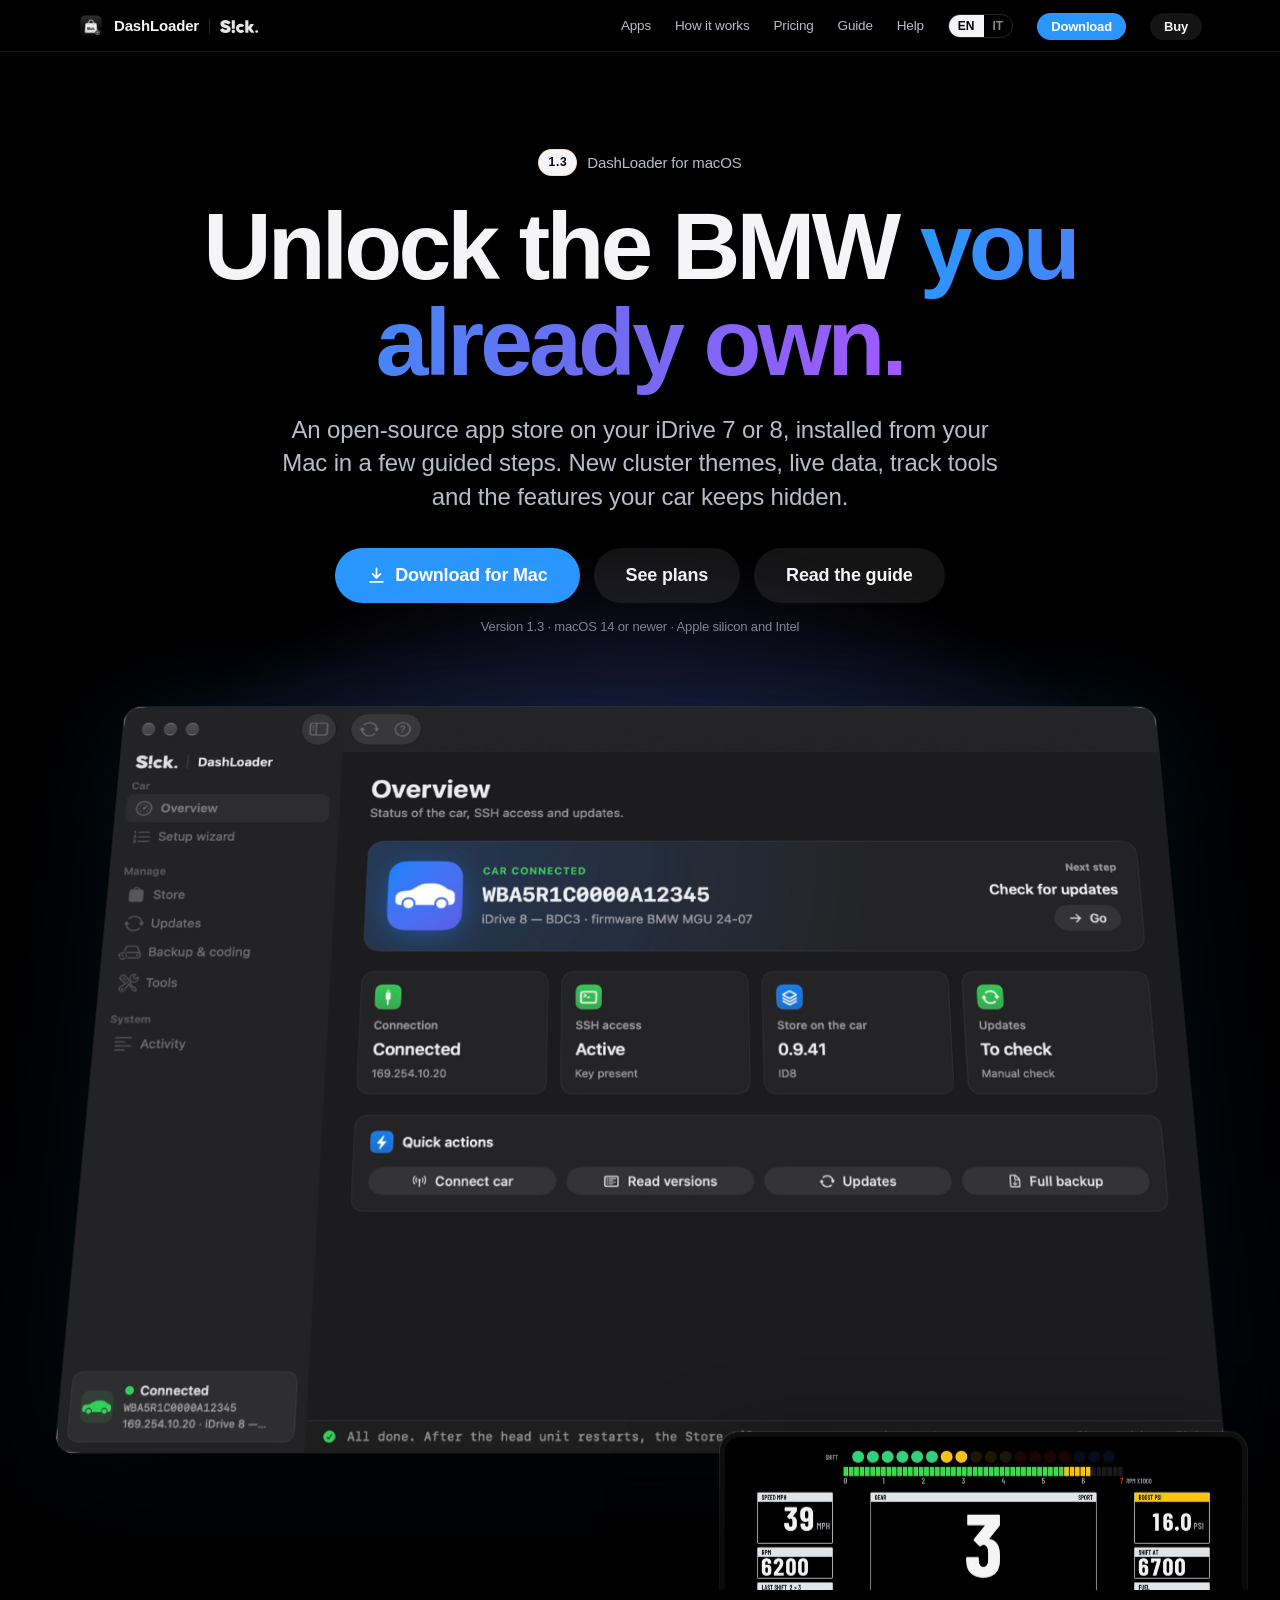
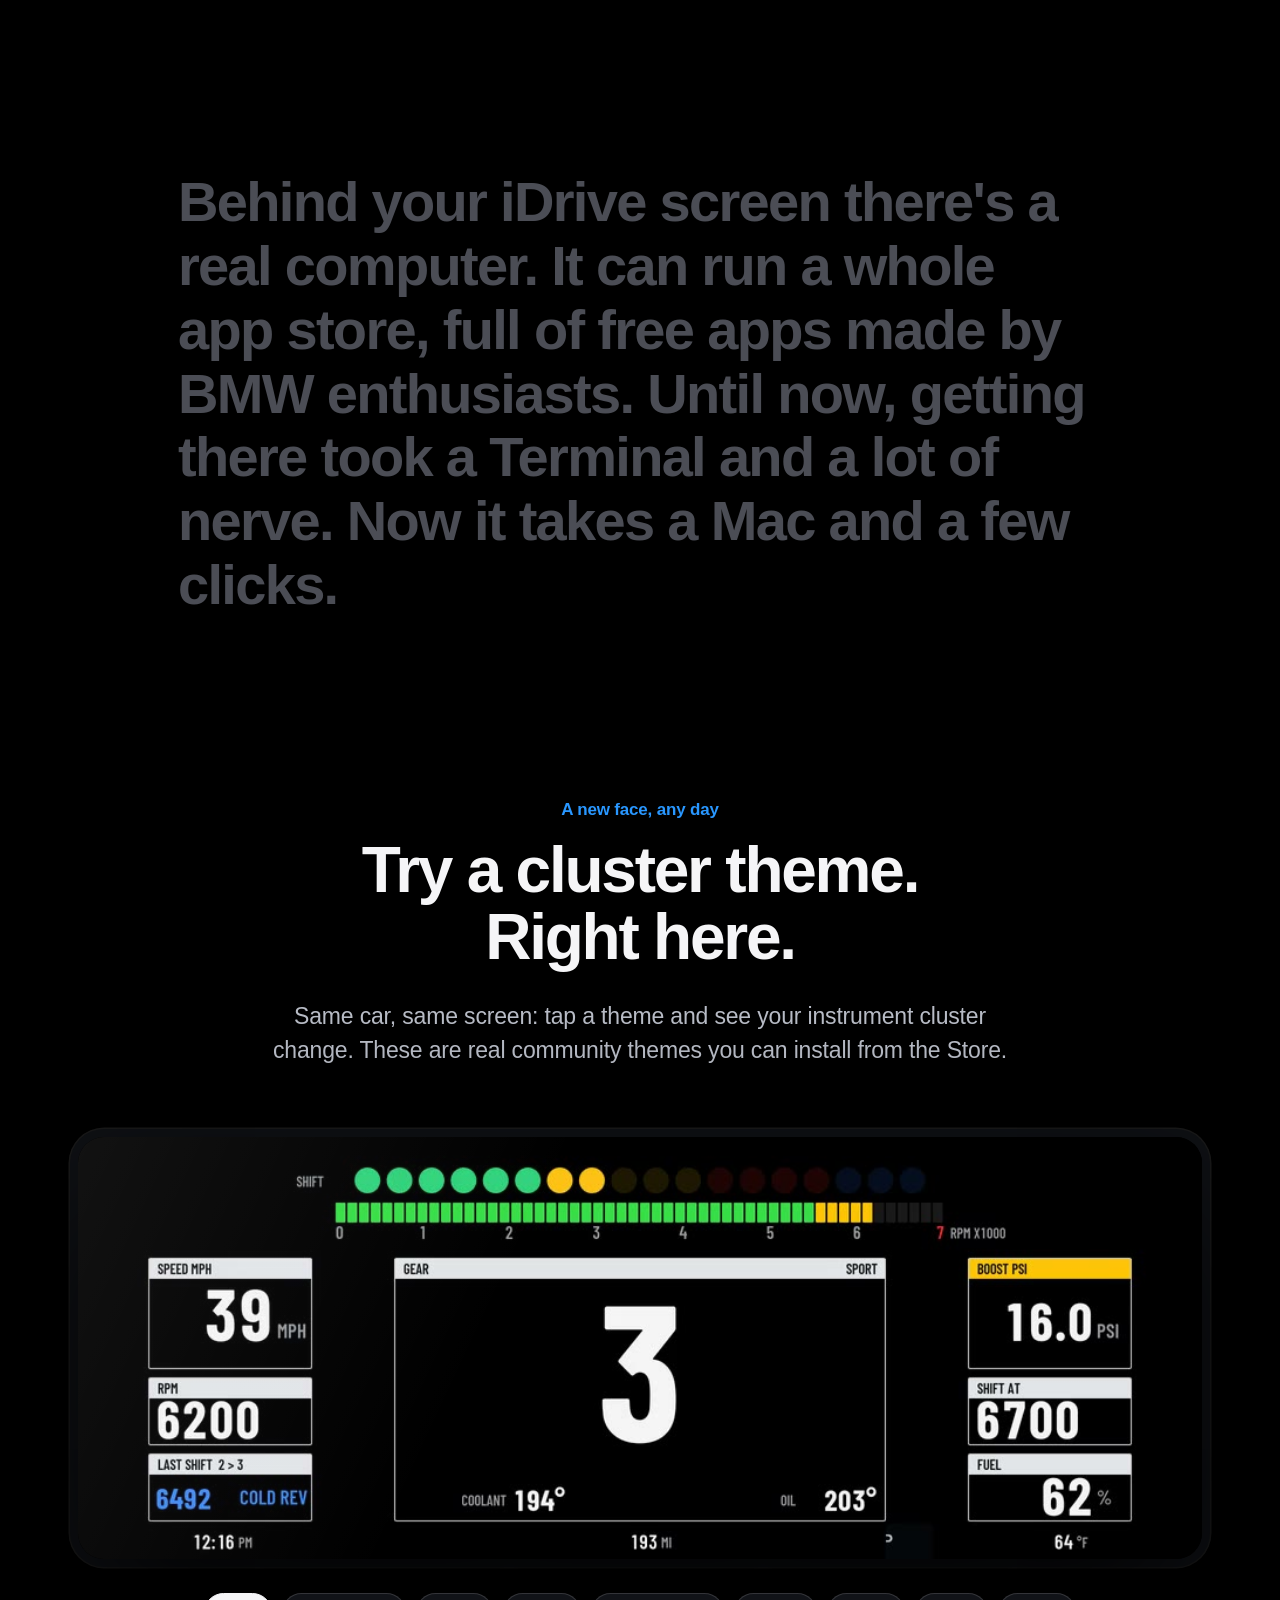
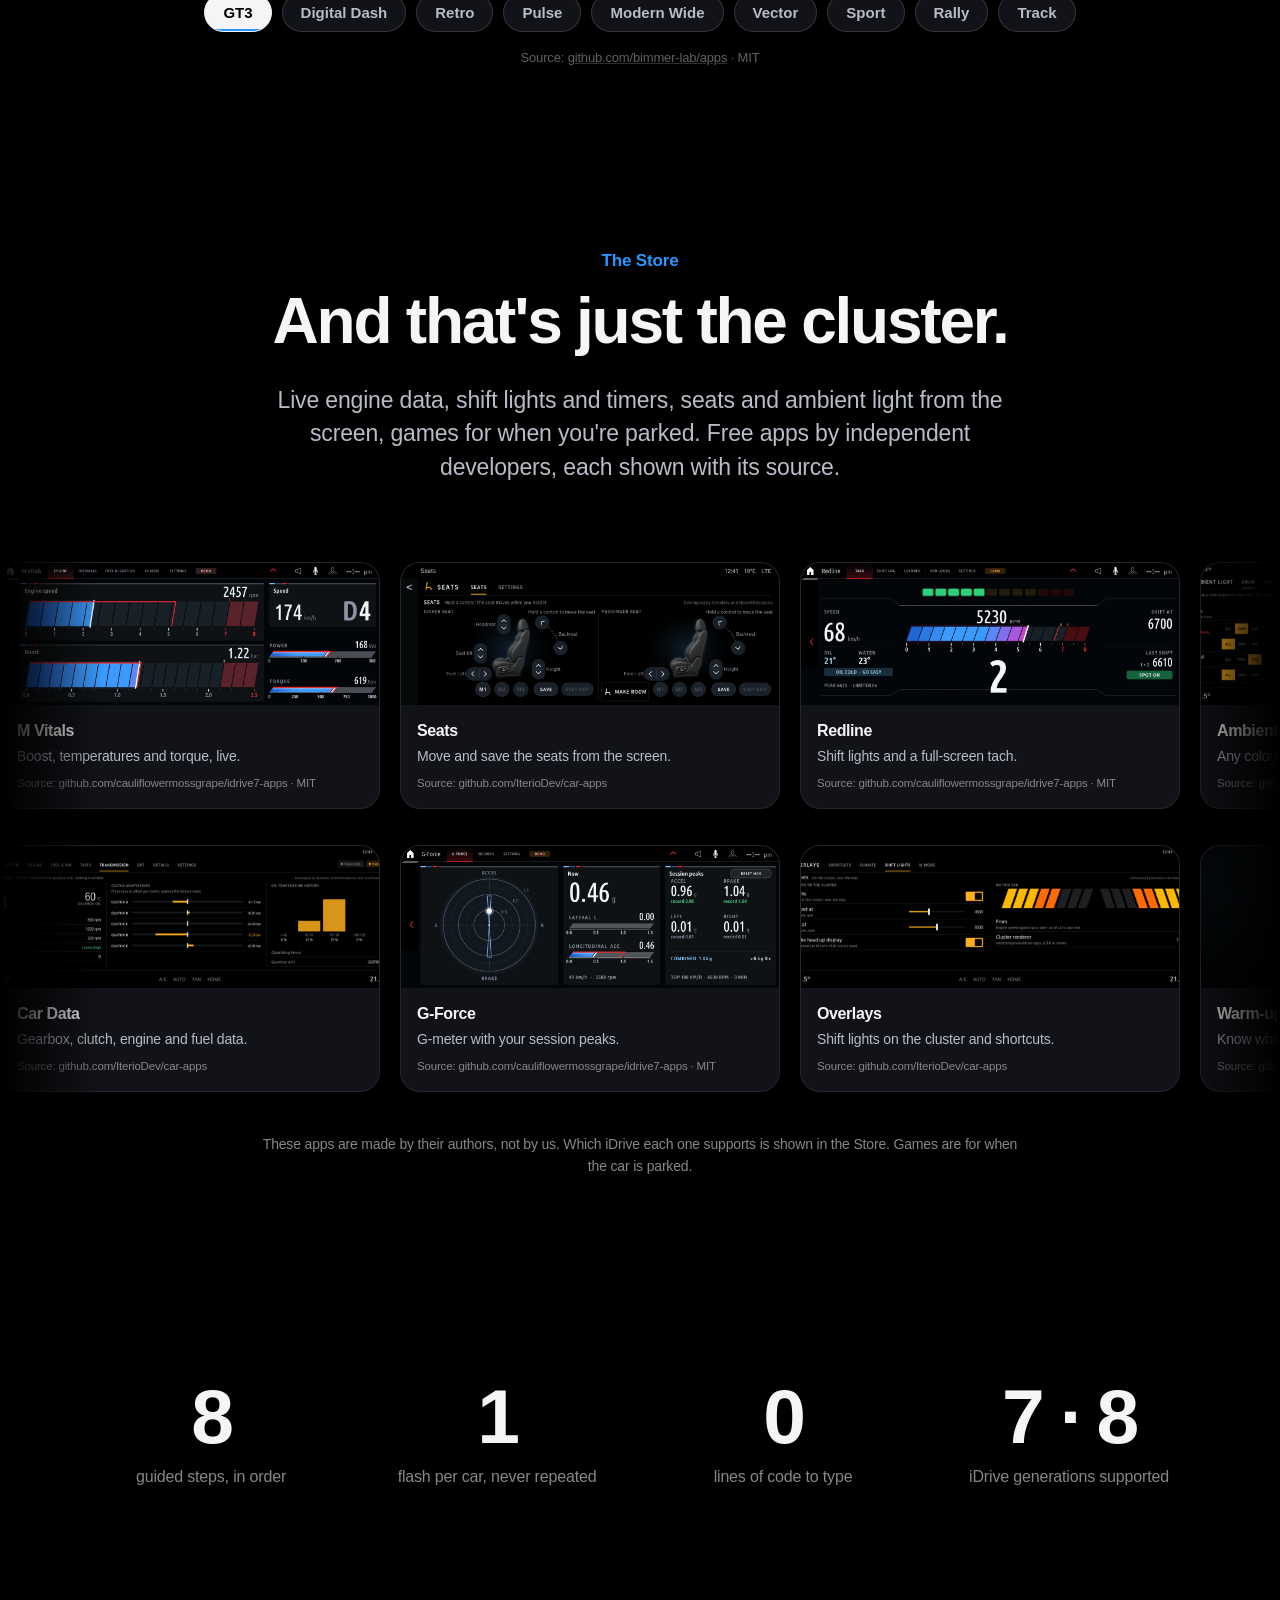
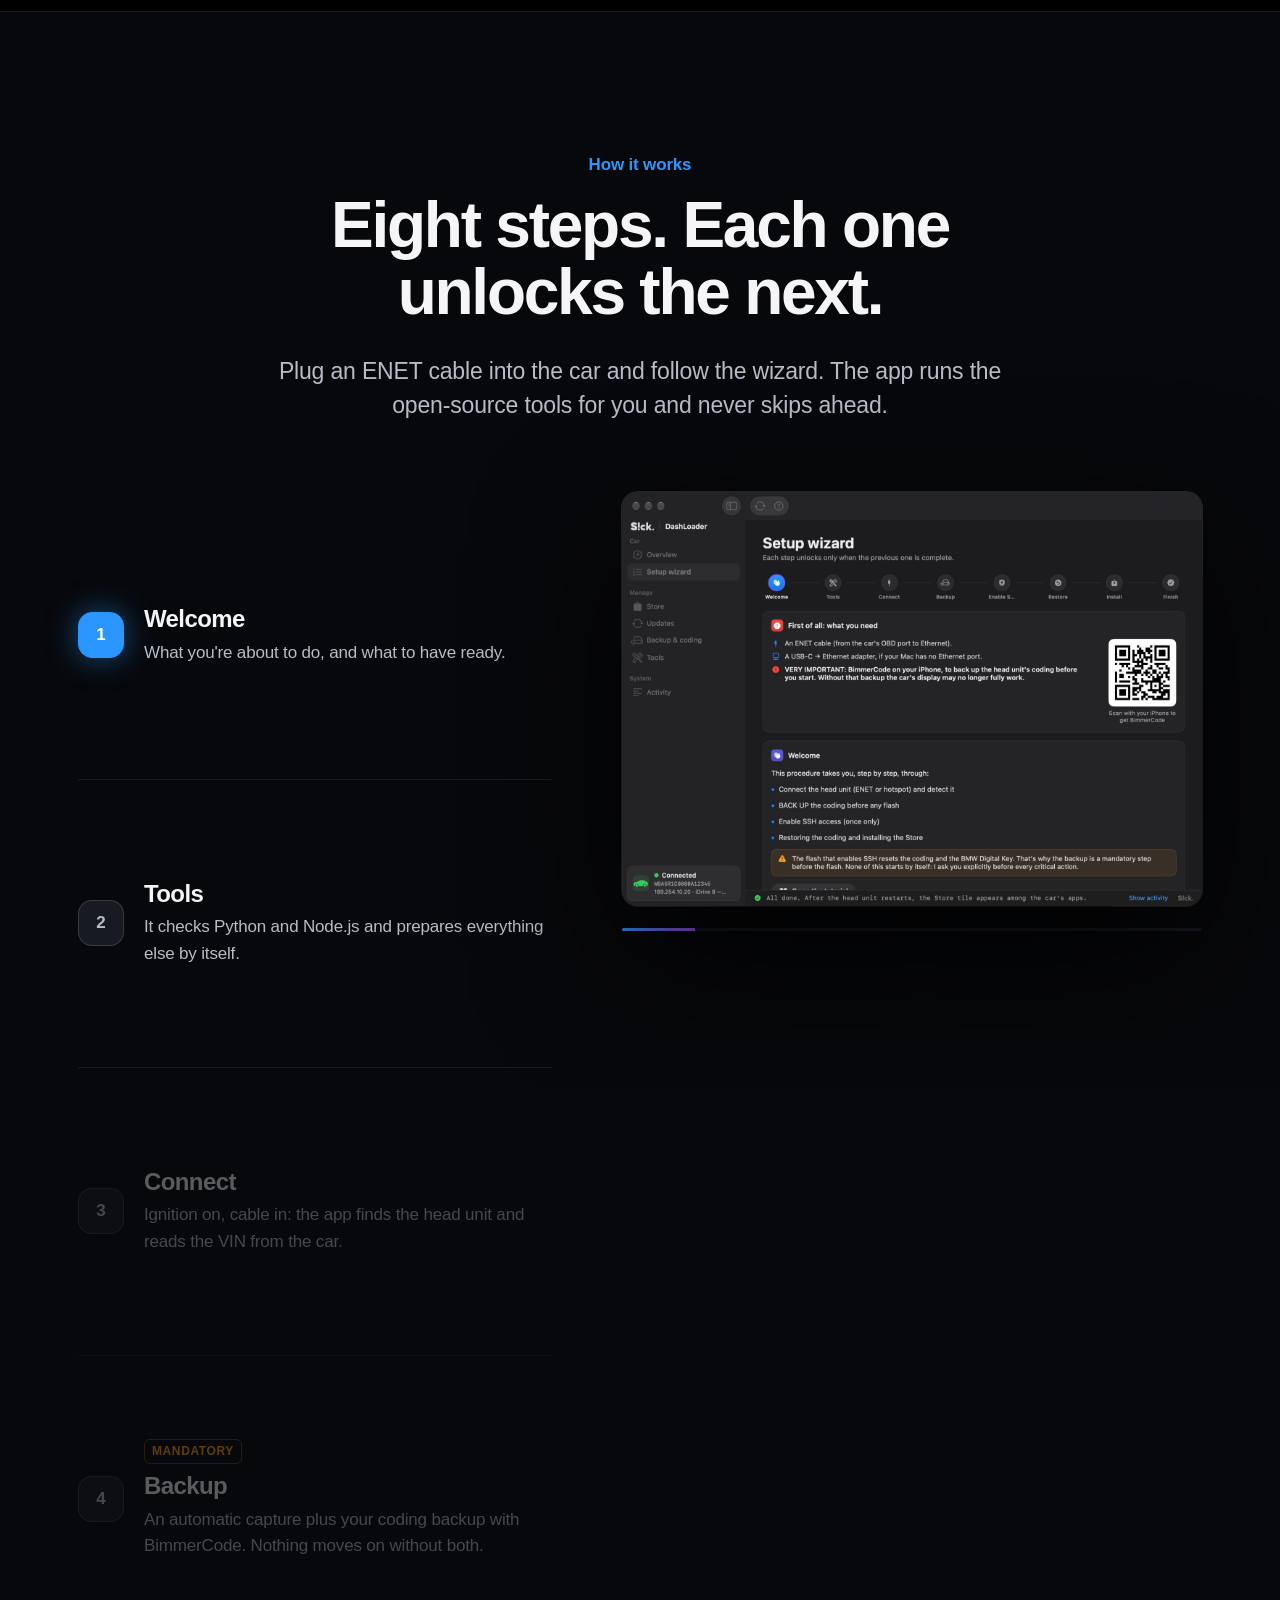
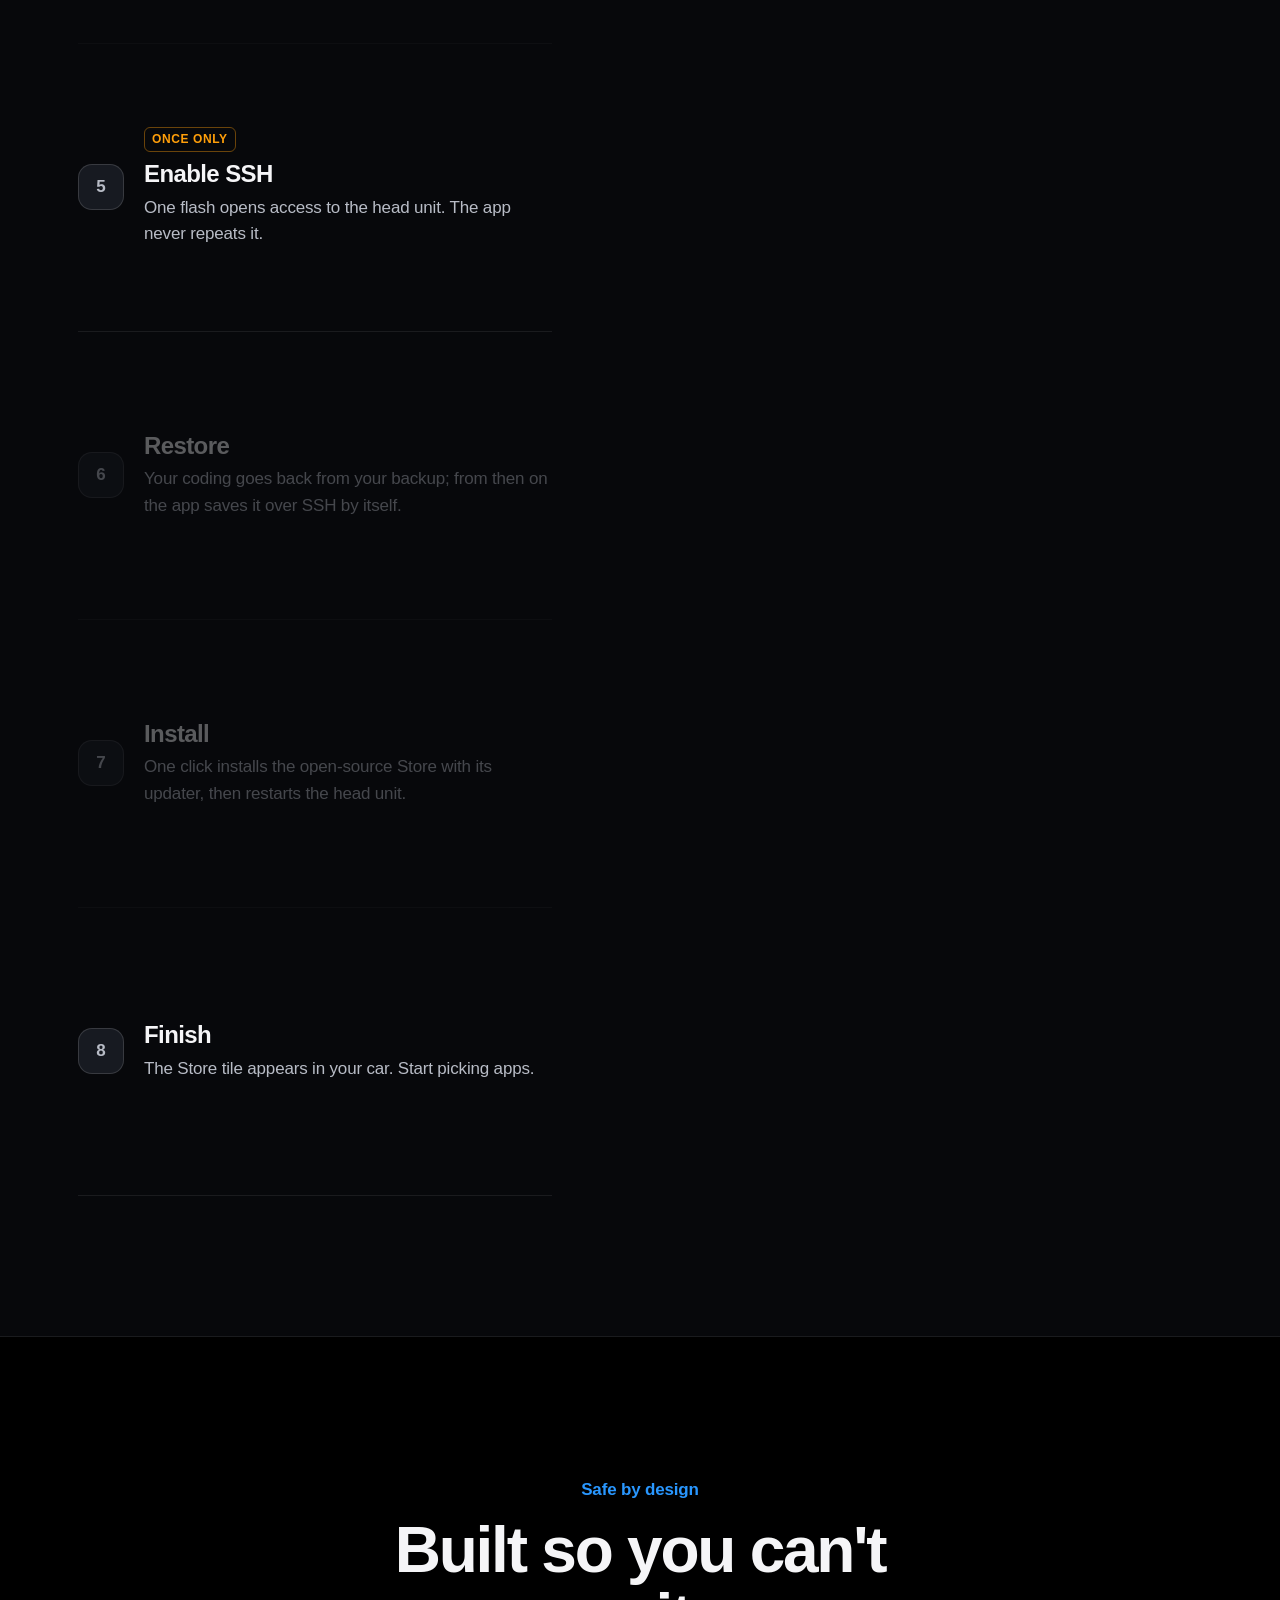
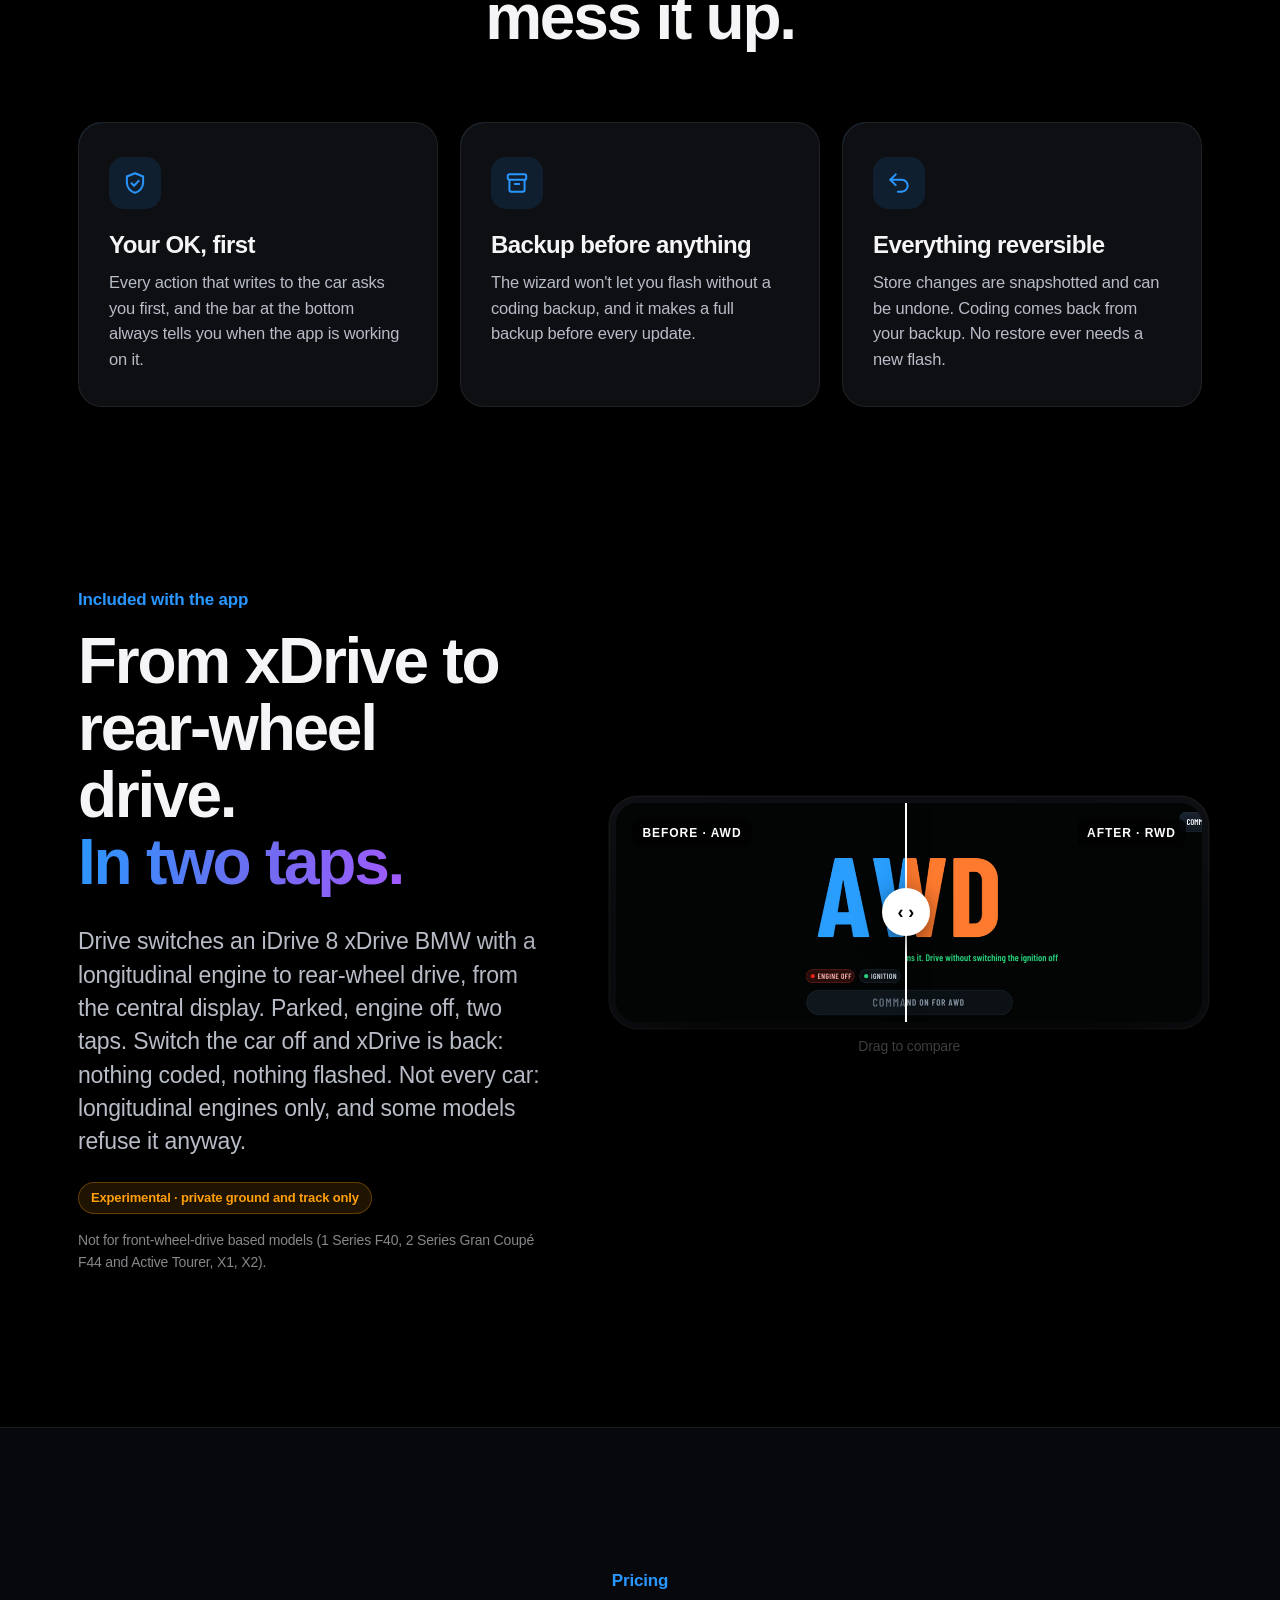
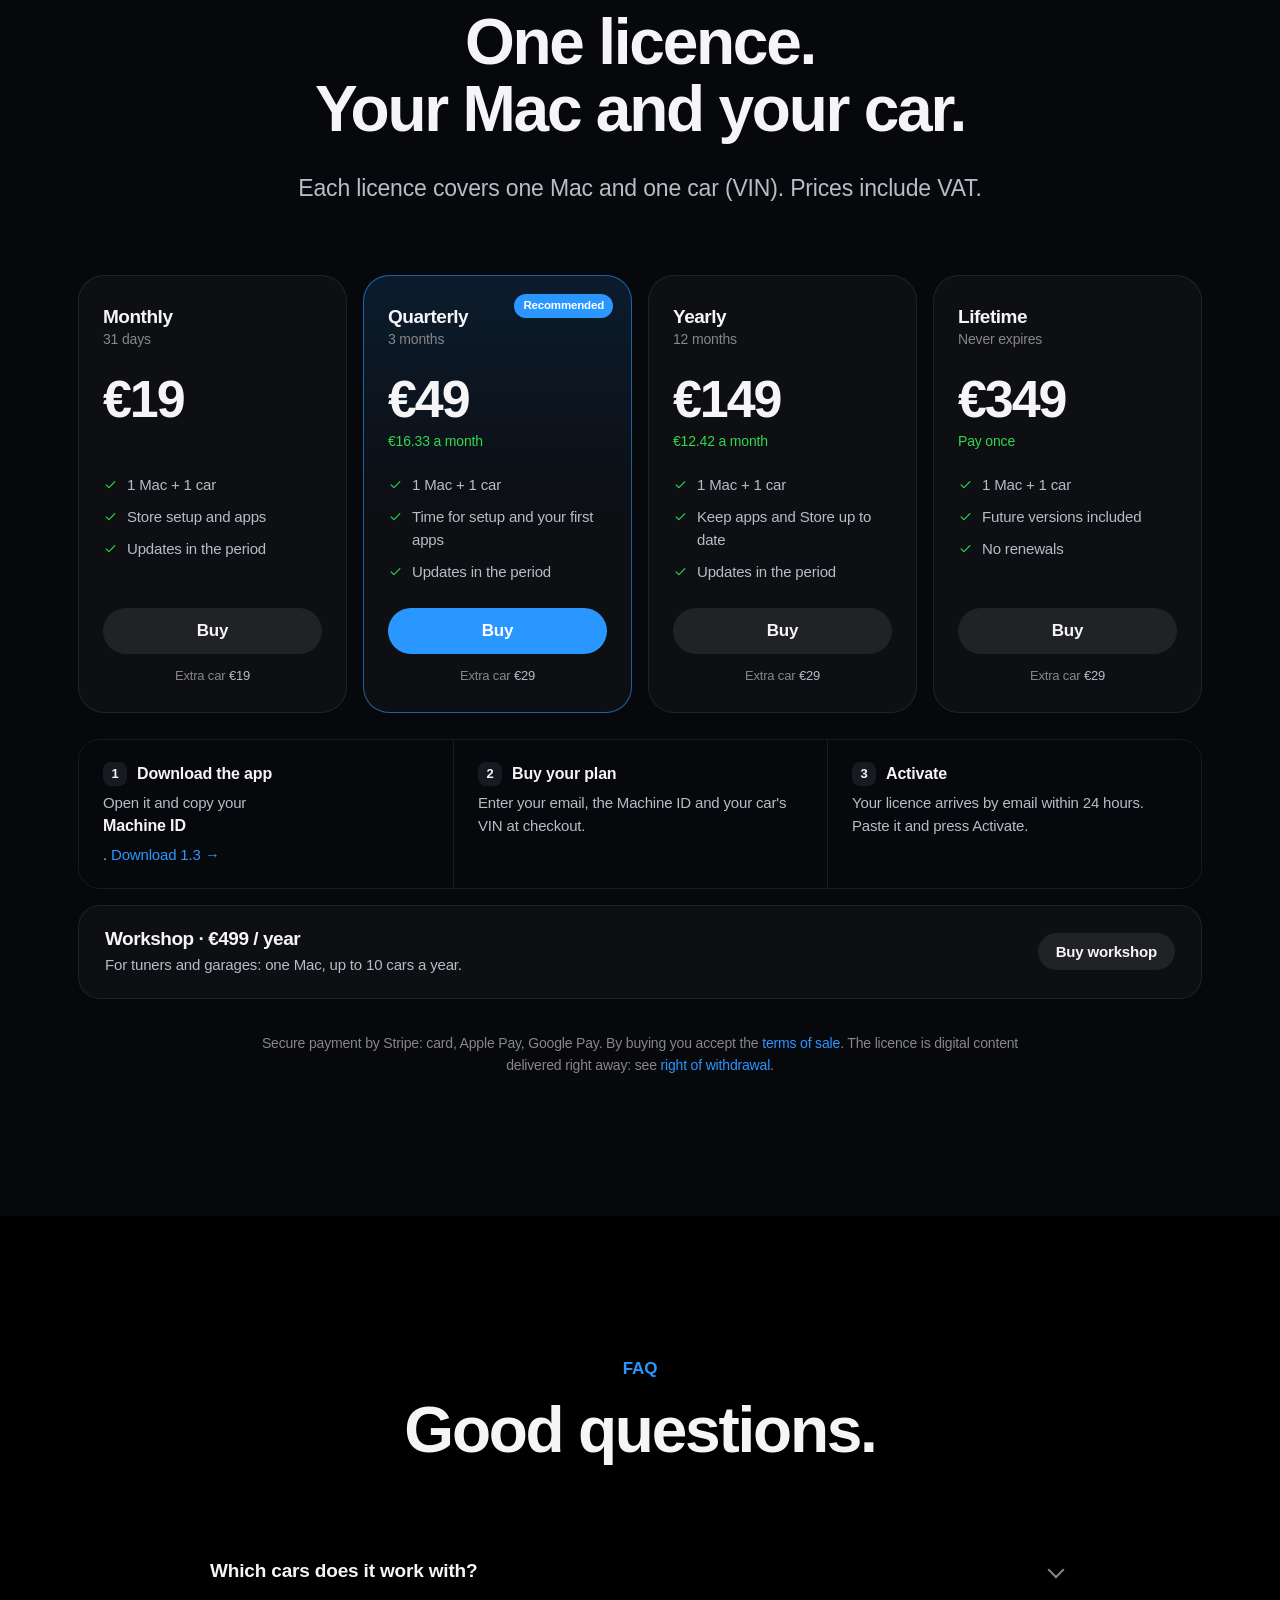
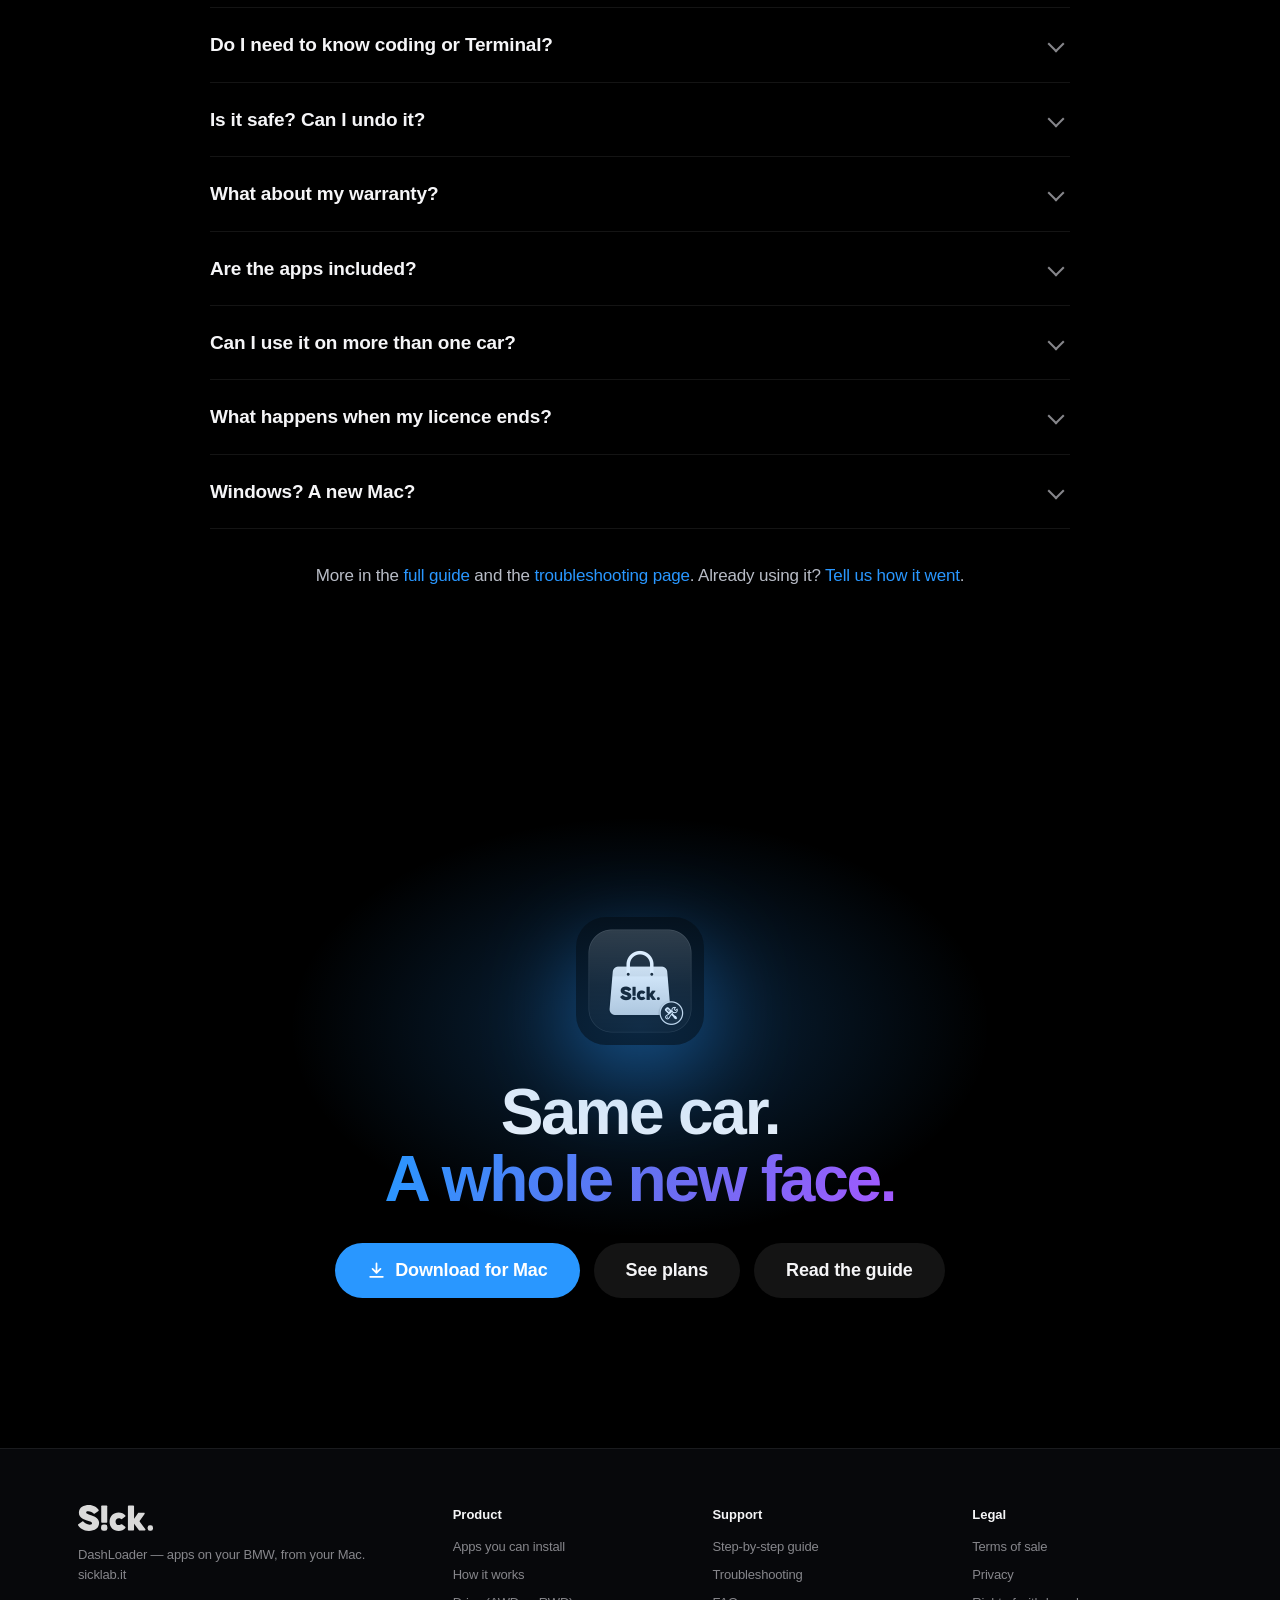
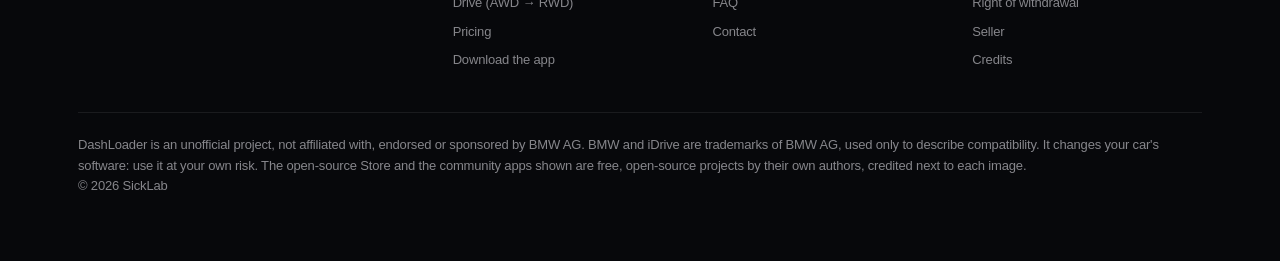
==== commit fafb1b79: "Extra car: €19 monthly, €29 quarterly, yearly and lifetime Co-Authored-By: Claude Opus 5.5 <noreply@" ====
--- a/index.html
+++ b/index.html
@@ -12,7 +12,7 @@
 <meta property="og:image" content="https://sicklab.it/assets/img/og.jpg"><meta property="og:type" content="website"><meta property="og:site_name" content="sicklab.it">
 <meta name="twitter:card" content="summary_large_image">
 <link rel="icon" href="assets/img/favicon.png"><link rel="apple-touch-icon" href="assets/img/apple-touch-icon.png">
-<link rel="stylesheet" href="assets/site.css?v=1795719172">
+<link rel="stylesheet" href="assets/site.css?v=1795721738">
 </head>
 <body>
 <header class="nav"><div class="wrap">
@@ -197,7 +197,7 @@
         <div class="price">€19</div><div class="eq">&nbsp;</div>
         <ul><li><svg class="i" viewBox="0 0 24 24" aria-hidden="true"><path d="m5 12.5 4.5 4.5L19 7.5"/></svg><span lang="en">1 Mac + 1 car</span><span lang="it">1 Mac + 1 auto</span></li><li><svg class="i" viewBox="0 0 24 24" aria-hidden="true"><path d="m5 12.5 4.5 4.5L19 7.5"/></svg><span lang="en">Store setup and apps</span><span lang="it">Installazione Store e app</span></li><li><svg class="i" viewBox="0 0 24 24" aria-hidden="true"><path d="m5 12.5 4.5 4.5L19 7.5"/></svg><span lang="en">Updates in the period</span><span lang="it">Aggiornamenti del periodo</span></li></ul>
         <a class="btn ghost" href="https://buy.stripe.com/8x214ne1LdGQ5i72Iw3gk01" rel="noopener"><span lang="en">Buy</span><span lang="it">Compra</span></a>
-        <div class="extra"><span lang="en">Extra car</span><span lang="it">Auto in più</span> <a href="https://buy.stripe.com/7sY9AT6zjfOYcKz1Es3gk02" rel="noopener">€9</a></div>
+        <div class="extra"><span lang="en">Extra car</span><span lang="it">Auto in più</span> <a href="https://buy.stripe.com/4gM5kD6zj7isdODbf23gk0a" rel="noopener">€19</a></div>
       </div>
       <div class="plan best rv" style="--d:.06s">
         <span class="badge"><span lang="en">Recommended</span><span lang="it">Consigliato</span></span>
@@ -205,21 +205,21 @@
         <div class="price">€49</div><div class="eq"><span lang="en">€16.33 a month</span><span lang="it">16,33 € al mese</span></div>
         <ul><li><svg class="i" viewBox="0 0 24 24" aria-hidden="true"><path d="m5 12.5 4.5 4.5L19 7.5"/></svg><span lang="en">1 Mac + 1 car</span><span lang="it">1 Mac + 1 auto</span></li><li><svg class="i" viewBox="0 0 24 24" aria-hidden="true"><path d="m5 12.5 4.5 4.5L19 7.5"/></svg><span lang="en">Time for setup and your first apps</span><span lang="it">Il tempo per installare e provare le app</span></li><li><svg class="i" viewBox="0 0 24 24" aria-hidden="true"><path d="m5 12.5 4.5 4.5L19 7.5"/></svg><span lang="en">Updates in the period</span><span lang="it">Aggiornamenti del periodo</span></li></ul>
         <a class="btn" href="https://buy.stripe.com/cNidR96zj8mw7qf1Es3gk03" rel="noopener"><span lang="en">Buy</span><span lang="it">Compra</span></a>
-        <div class="extra"><span lang="en">Extra car</span><span lang="it">Auto in più</span> <a href="https://buy.stripe.com/6oU7sL2j30U4dODaaY3gk04" rel="noopener">€25</a></div>
+        <div class="extra"><span lang="en">Extra car</span><span lang="it">Auto in più</span> <a href="https://buy.stripe.com/9B66oH2j3auE39Zere3gk0b" rel="noopener">€29</a></div>
       </div>
       <div class="plan rv" style="--d:.12s">
         <h3><span lang="en">Yearly</span><span lang="it">Annuale</span></h3><div class="per"><span lang="en">12 months</span><span lang="it">12 mesi</span></div>
         <div class="price">€149</div><div class="eq"><span lang="en">€12.42 a month</span><span lang="it">12,42 € al mese</span></div>
         <ul><li><svg class="i" viewBox="0 0 24 24" aria-hidden="true"><path d="m5 12.5 4.5 4.5L19 7.5"/></svg><span lang="en">1 Mac + 1 car</span><span lang="it">1 Mac + 1 auto</span></li><li><svg class="i" viewBox="0 0 24 24" aria-hidden="true"><path d="m5 12.5 4.5 4.5L19 7.5"/></svg><span lang="en">Keep apps and Store up to date</span><span lang="it">App e Store sempre aggiornati</span></li><li><svg class="i" viewBox="0 0 24 24" aria-hidden="true"><path d="m5 12.5 4.5 4.5L19 7.5"/></svg><span lang="en">Updates in the period</span><span lang="it">Aggiornamenti del periodo</span></li></ul>
         <a class="btn ghost" href="https://buy.stripe.com/bJefZhe1L5akdOD96U3gk05" rel="noopener"><span lang="en">Buy</span><span lang="it">Compra</span></a>
-        <div class="extra"><span lang="en">Extra car</span><span lang="it">Auto in più</span> <a href="https://buy.stripe.com/eVqcN54rbbyIh0P4QE3gk06" rel="noopener">€75</a></div>
+        <div class="extra"><span lang="en">Extra car</span><span lang="it">Auto in più</span> <a href="https://buy.stripe.com/9B6bJ1f5P1Y86mb96U3gk0c" rel="noopener">€29</a></div>
       </div>
       <div class="plan rv" style="--d:.18s">
         <h3>Lifetime</h3><div class="per"><span lang="en">Never expires</span><span lang="it">Non scade mai</span></div>
         <div class="price">€349</div><div class="eq"><span lang="en">Pay once</span><span lang="it">Paghi una volta</span></div>
         <ul><li><svg class="i" viewBox="0 0 24 24" aria-hidden="true"><path d="m5 12.5 4.5 4.5L19 7.5"/></svg><span lang="en">1 Mac + 1 car</span><span lang="it">1 Mac + 1 auto</span></li><li><svg class="i" viewBox="0 0 24 24" aria-hidden="true"><path d="m5 12.5 4.5 4.5L19 7.5"/></svg><span lang="en">Future versions included</span><span lang="it">Versioni future incluse</span></li><li><svg class="i" viewBox="0 0 24 24" aria-hidden="true"><path d="m5 12.5 4.5 4.5L19 7.5"/></svg><span lang="en">No renewals</span><span lang="it">Nessun rinnovo</span></li></ul>
         <a class="btn ghost" href="https://buy.stripe.com/bJe9AT5vfdGQfWLere3gk07" rel="noopener"><span lang="en">Buy</span><span lang="it">Compra</span></a>
-        <div class="extra"><span lang="en">Extra car</span><span lang="it">Auto in più</span> <a href="https://buy.stripe.com/28EbJ18HrgT2cKz5UI3gk08" rel="noopener">€175</a></div>
+        <div class="extra"><span lang="en">Extra car</span><span lang="it">Auto in più</span> <a href="https://buy.stripe.com/8x25kD9Lv7isbGv5UI3gk0d" rel="noopener">€29</a></div>
       </div>
     </div>
     <div class="how-buy rv">
@@ -282,6 +282,6 @@
   </div>
   <div class="legal"><span lang="en">DashLoader is an unofficial project, not affiliated with, endorsed or sponsored by BMW AG. BMW and iDrive are trademarks of BMW AG, used only to describe compatibility. It changes your car's software: use it at your own risk. The open-source Store and the community apps shown are free, open-source projects by their own authors, credited next to each image.</span><span lang="it">DashLoader è un progetto non ufficiale, non affiliato, approvato o sponsorizzato da BMW AG. BMW e iDrive sono marchi di BMW AG, citati solo per indicare la compatibilità. Modifica il software della tua auto: lo usi a tuo rischio. Lo Store open source e le app della community mostrate sono progetti gratuiti e open source dei loro autori, citati accanto a ogni immagine.</span><br>© 2026 SickLab</div>
 </div></footer>
-<script src="assets/site.js?v=1795719172"></script>
+<script src="assets/site.js?v=1795721738"></script>
 </body>
 </html>
